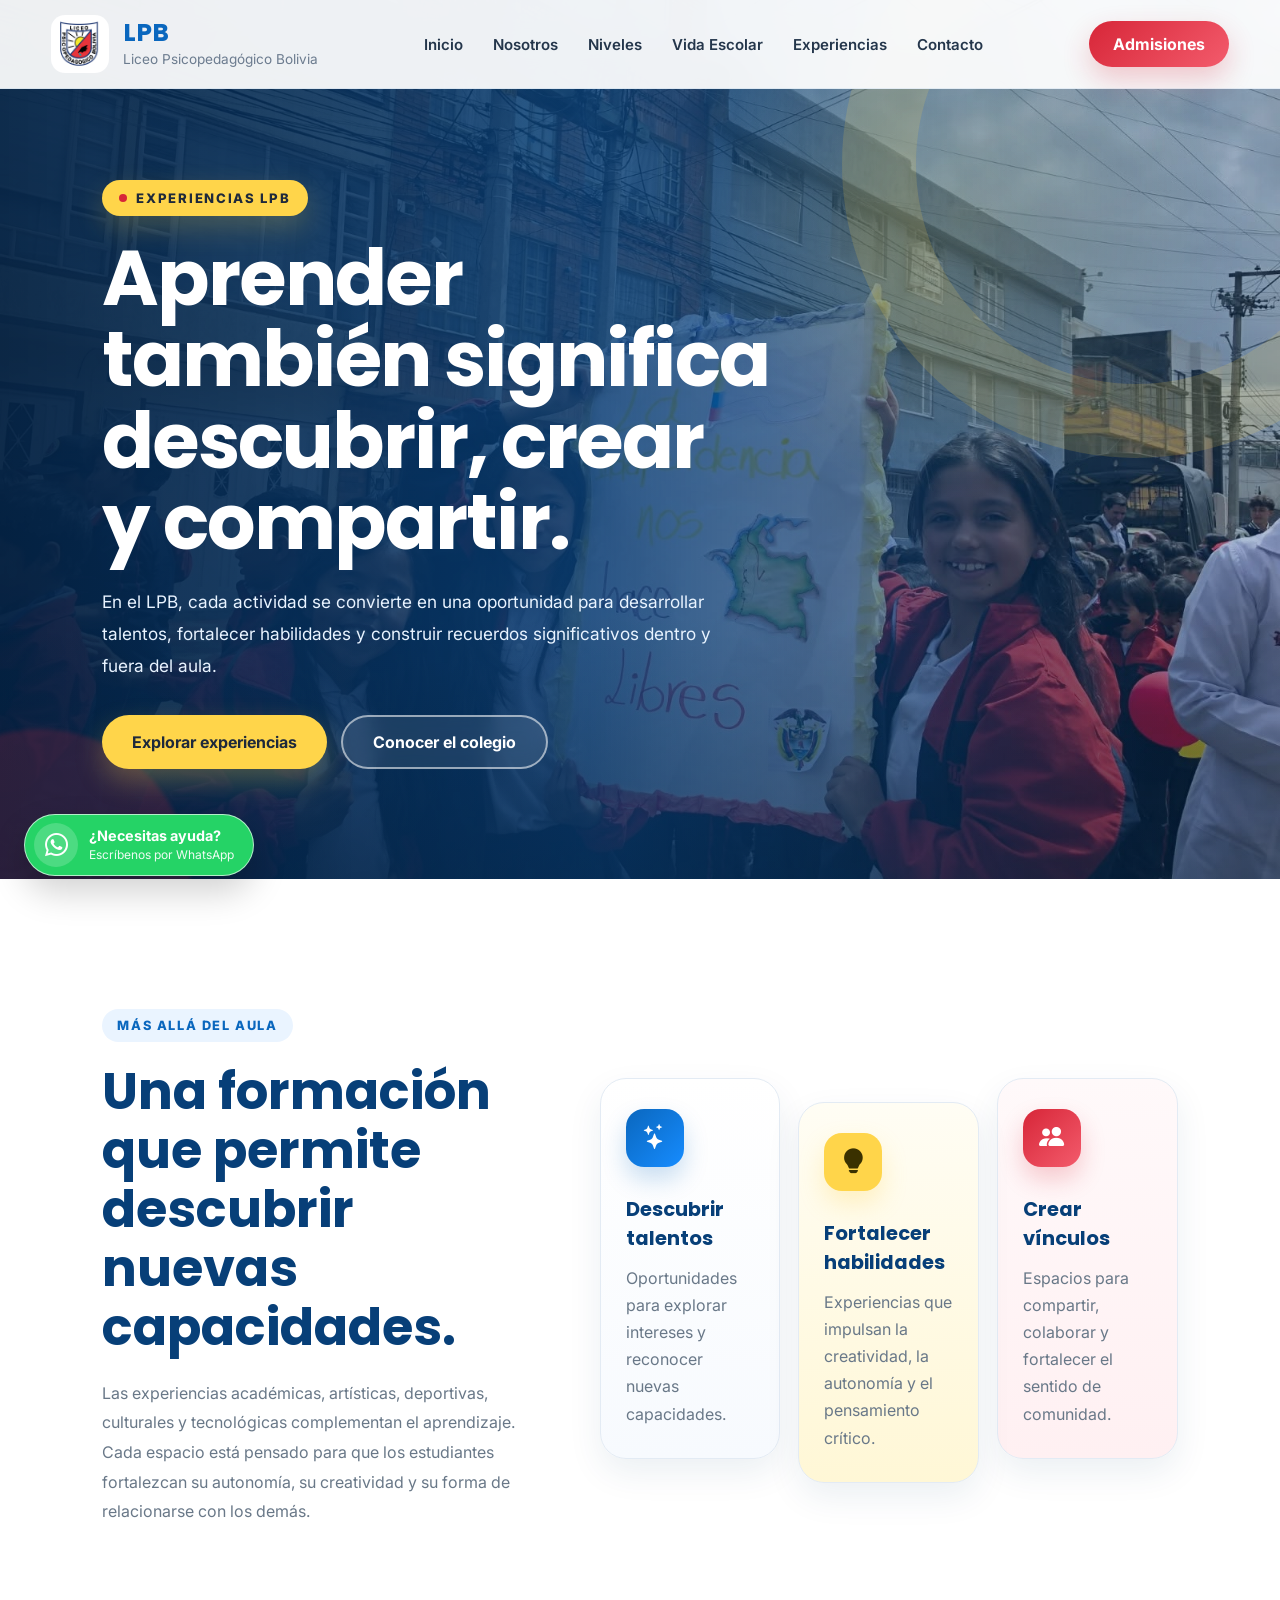
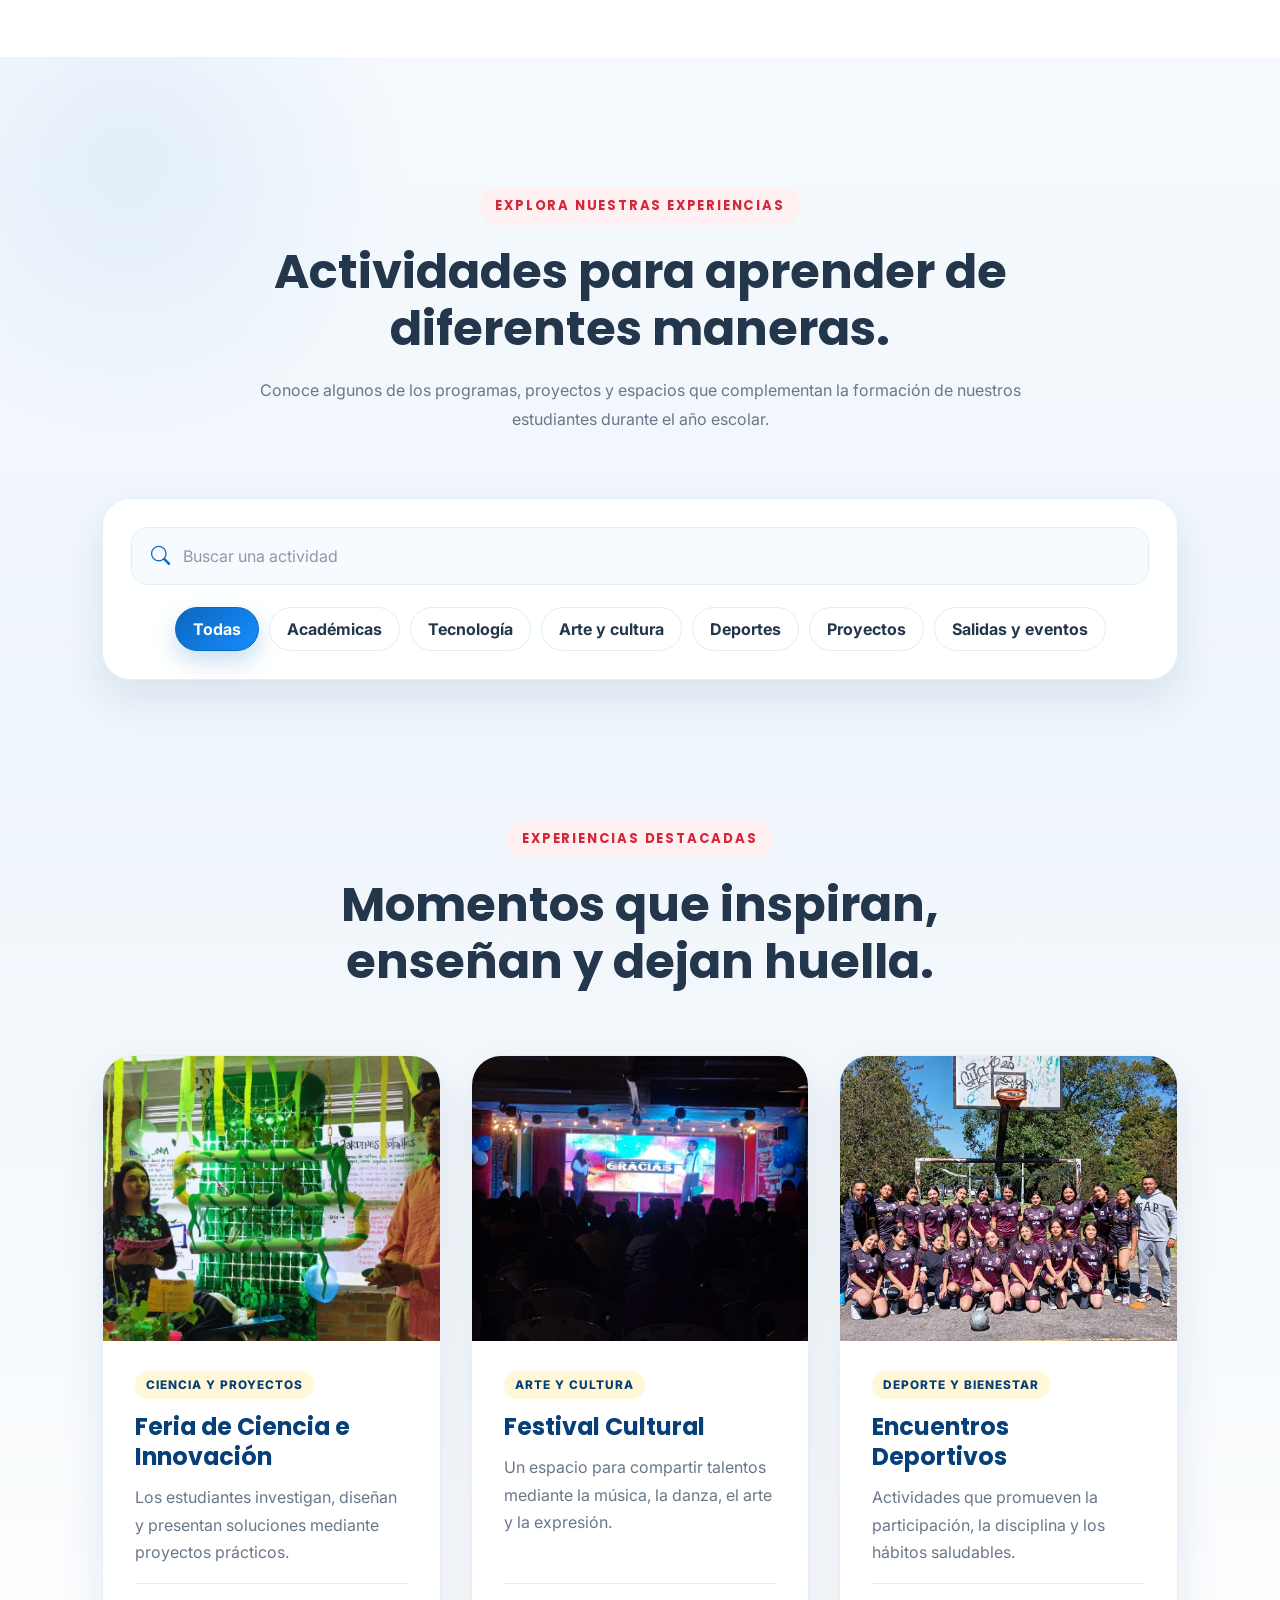
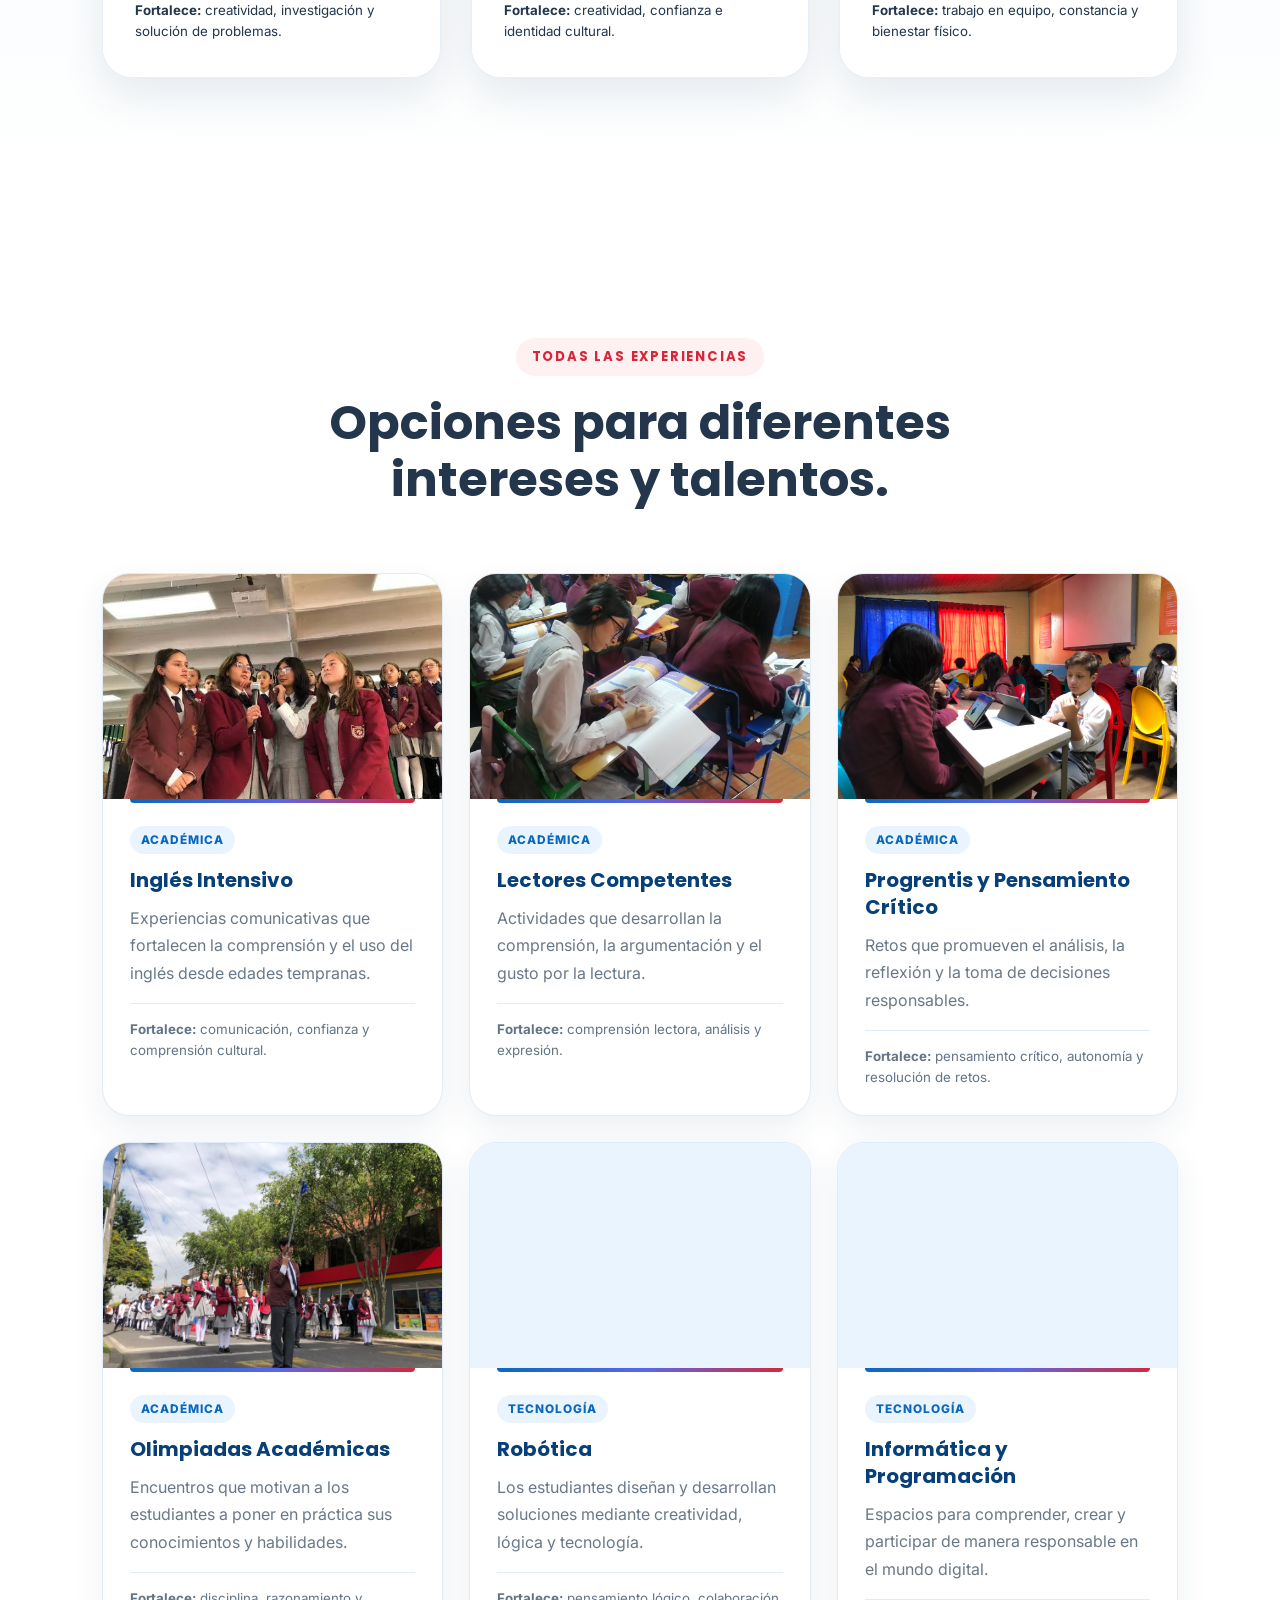
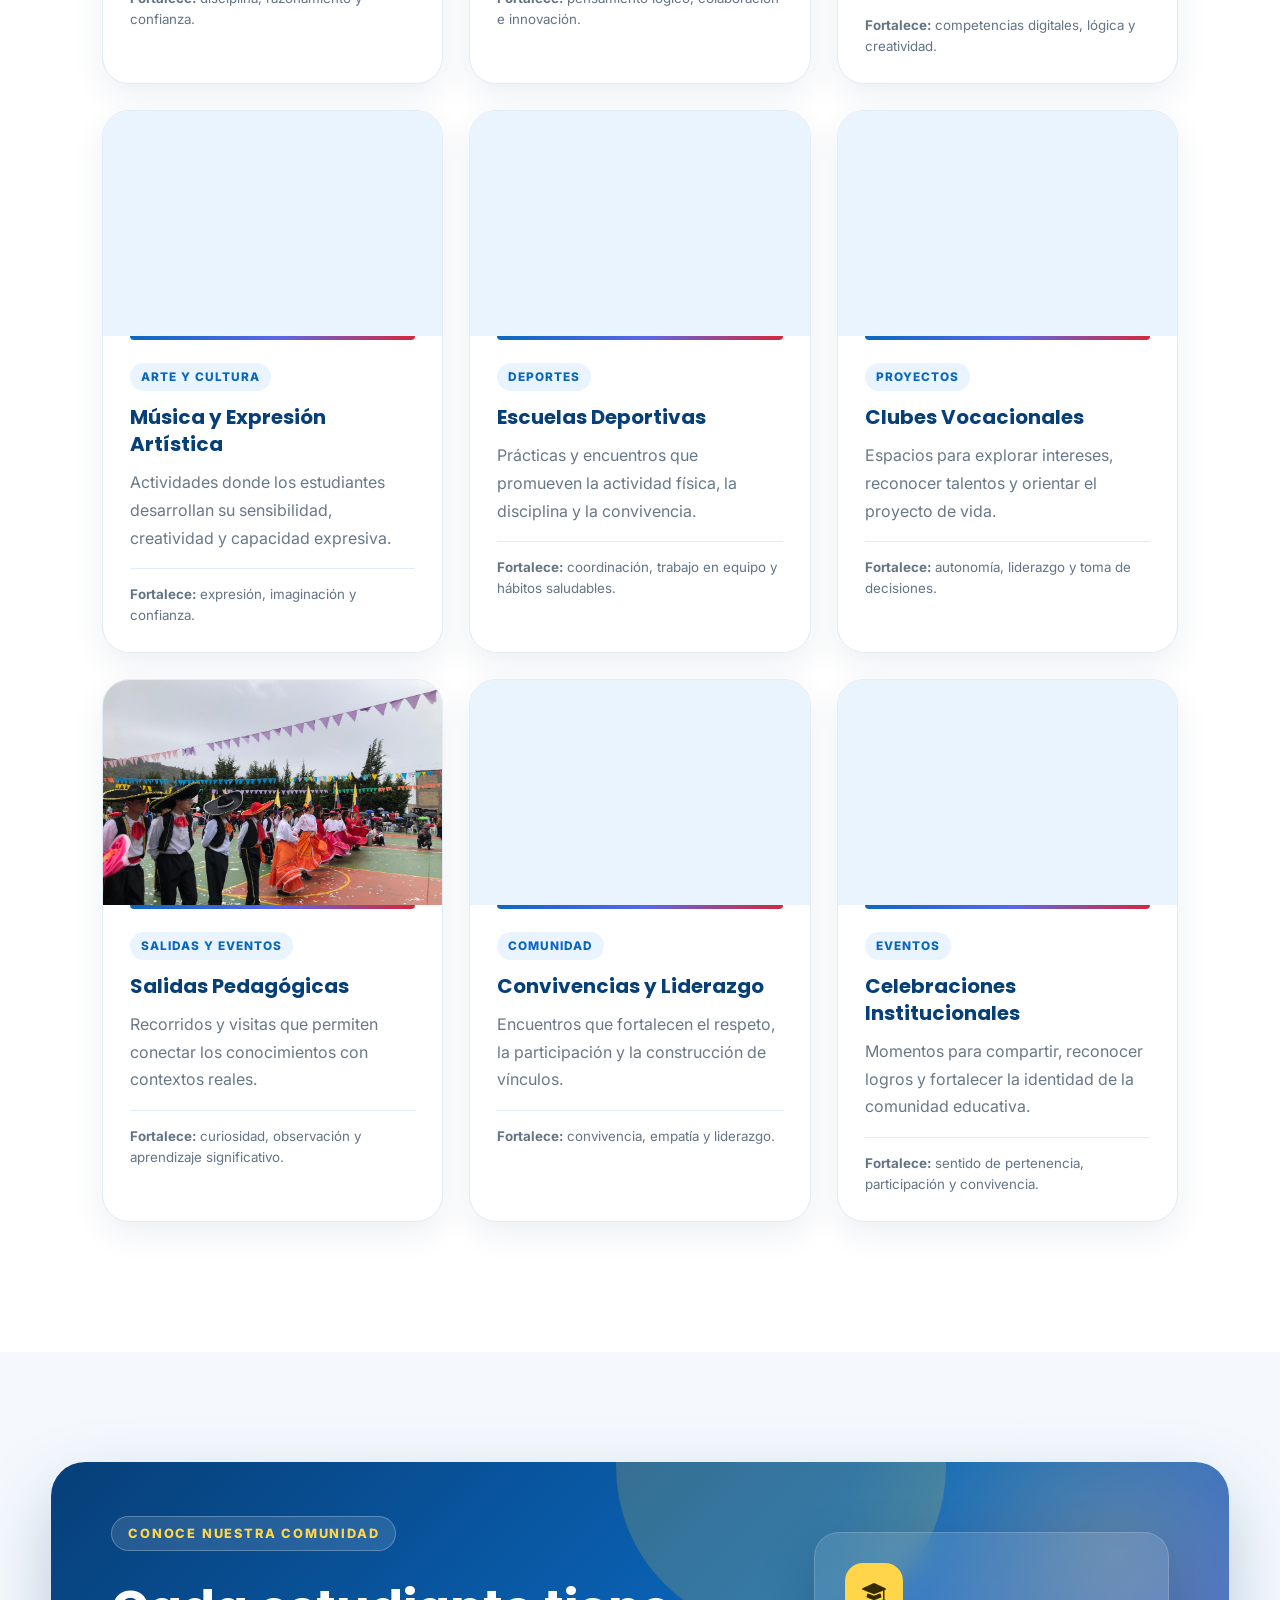
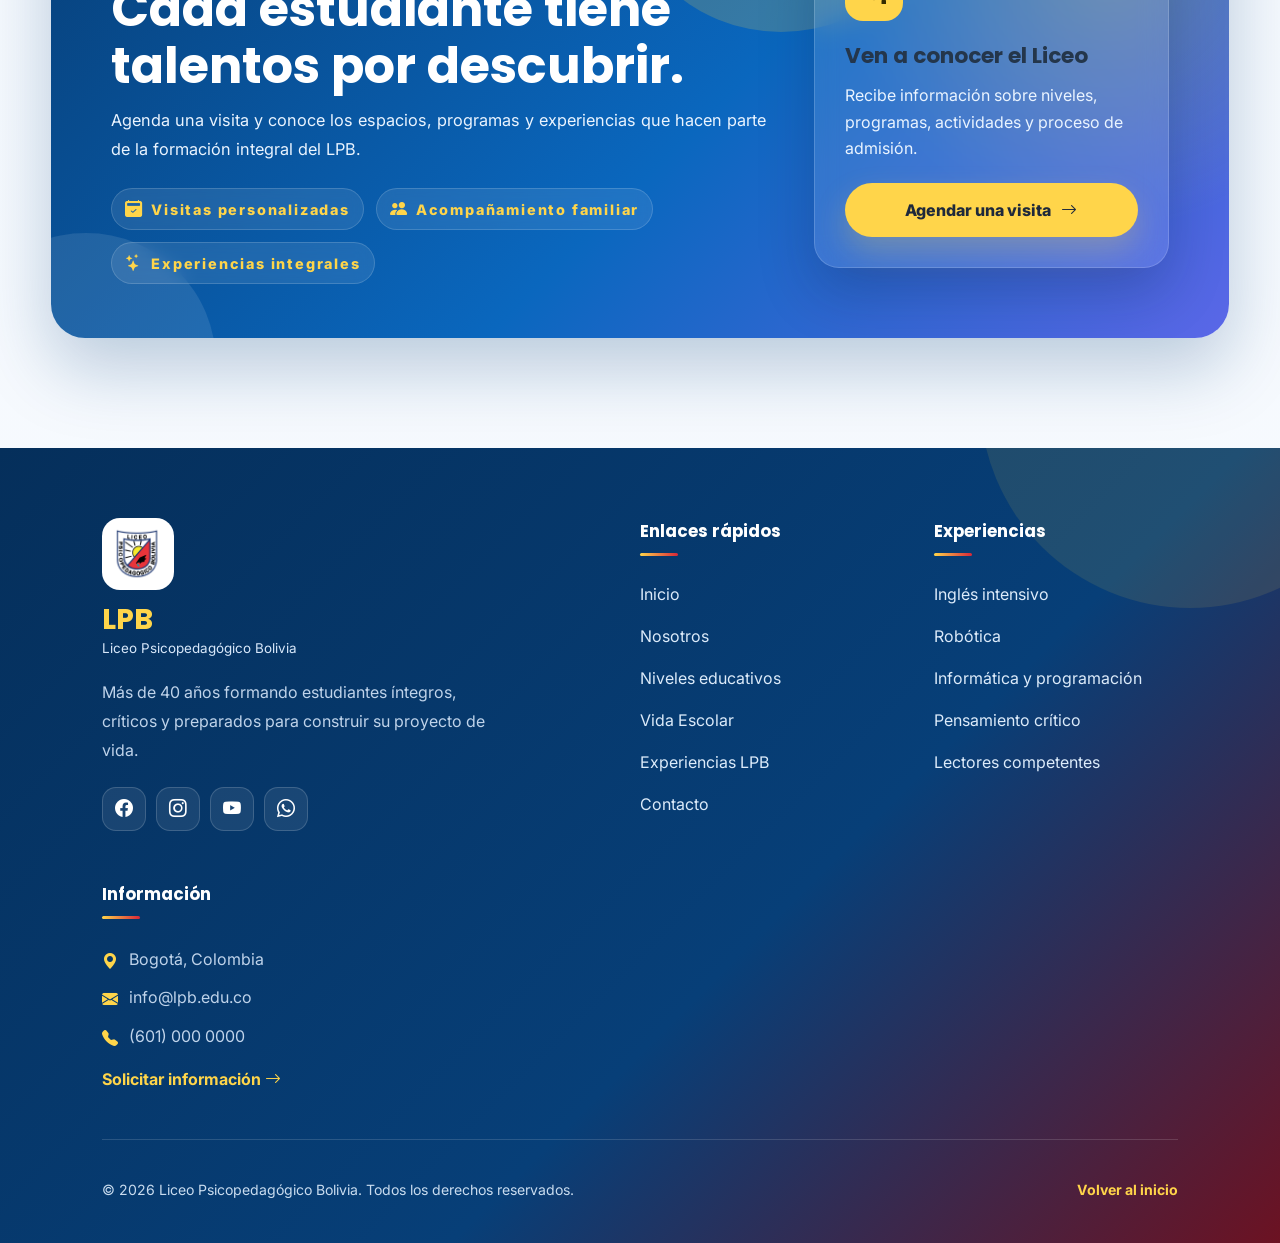
==== paginas/actividades.html @ 34f2d10c "feat: mejora la sección Vida Escolar y completa la página de Experiencias" ====
<!DOCTYPE html>
<html lang="es">

<head>
  <meta charset="UTF-8">
  <meta name="viewport" content="width=device-width, initial-scale=1.0">

  <title>Experiencias LPB | Liceo Psicopedagógico Bolivia</title>
  <meta name="description" content="Conoce las experiencias académicas, deportivas, artísticas, culturales y tecnológicas del Liceo Psicopedagógico Bolivia.">

  <link rel="preconnect" href="https://fonts.googleapis.com">
  <link rel="preconnect" href="https://fonts.gstatic.com" crossorigin>
  <link href="https://fonts.googleapis.com/css2?family=Poppins:wght@300;400;500;600;700;800&family=Inter:wght@300;400;500;600&display=swap" rel="stylesheet">

  <link rel="stylesheet" href="https://cdn.jsdelivr.net/npm/bootstrap-icons@1.11.3/font/bootstrap-icons.min.css">
  <link rel="stylesheet" href="../estilos.css">
</head>

<body>

  <header>
    <nav class="navbar">
      <a href="../index.html#inicio" class="logo">
        <img src="../img/logo.png" alt="Logo LPB">
        <div>
          <h2>LPB</h2>
          <span>Liceo Psicopedagógico Bolivia</span>
        </div>
      </a>

      <ul class="menu">
        <li><a href="../index.html#inicio">Inicio</a></li>
        <li><a href="../index.html#nosotros">Nosotros</a></li>
        <li><a href="../index.html#niveles">Niveles</a></li>
        <li><a href="../index.html#vida">Vida Escolar</a></li>
        <li><a href="actividades.html" aria-current="page">Experiencias</a></li>
        <li><a href="../index.html#contacto">Contacto</a></li>
      </ul>

      <button class="menu-toggle" type="button" aria-label="Abrir menú" aria-expanded="false">
        <i class="bi bi-list"></i>
      </button>

      <a href="../index.html#contacto" class="btn-nav">Admisiones</a>
    </nav>
  </header>

  <main>

    <!--=====================================
    HERO EXPERIENCIAS
    ======================================-->
    <section class="activities-hero">
      <div class="activities-hero-overlay"></div>

      <div class="activities-hero-content">
        <span class="section-tag">EXPERIENCIAS LPB</span>
        <h1>Aprender también significa descubrir, crear y compartir.</h1>
        <p>
          En el LPB, cada actividad se convierte en una oportunidad para desarrollar
          talentos, fortalecer habilidades y construir recuerdos significativos
          dentro y fuera del aula.
        </p>

        <div class="hero-buttons">
          <a href="#experiencias" class="btn-primary">Explorar experiencias</a>
          <a href="../index.html#nosotros" class="btn-secondary">Conocer el colegio</a>
        </div>
      </div>
    </section>

    <!--=====================================
    INTRODUCCIÓN
    ======================================-->
    <section class="activities-intro">
      <div class="activities-intro-content">
        <span class="section-tag">MÁS ALLÁ DEL AULA</span>
        <h2>Una formación que permite descubrir nuevas capacidades.</h2>
        <p>
          Las experiencias académicas, artísticas, deportivas, culturales y
          tecnológicas complementan el aprendizaje. Cada espacio está pensado para
          que los estudiantes fortalezcan su autonomía, su creatividad y su forma
          de relacionarse con los demás.
        </p>
      </div>

      <div class="activities-benefits">
        <article class="activity-benefit-card">
          <i class="bi bi-stars"></i>
          <h3>Descubrir talentos</h3>
          <p>Oportunidades para explorar intereses y reconocer nuevas capacidades.</p>
        </article>

        <article class="activity-benefit-card">
          <i class="bi bi-lightbulb-fill"></i>
          <h3>Fortalecer habilidades</h3>
          <p>Experiencias que impulsan la creatividad, la autonomía y el pensamiento crítico.</p>
        </article>

        <article class="activity-benefit-card">
          <i class="bi bi-people-fill"></i>
          <h3>Crear vínculos</h3>
          <p>Espacios para compartir, colaborar y fortalecer el sentido de comunidad.</p>
        </article>
      </div>
    </section>

    <!--=====================================
    FILTROS
    ======================================-->
    <section class="activities-directory" id="experiencias">
      <div class="section-title">
        <h4>EXPLORA NUESTRAS EXPERIENCIAS</h4>
        <h2>Actividades para aprender de diferentes maneras.</h2>
        <p>
          Conoce algunos de los programas, proyectos y espacios que complementan
          la formación de nuestros estudiantes durante el año escolar.
        </p>
      </div>

      <div class="activity-tools">
        <label class="activity-search" for="activitySearch">
          <i class="bi bi-search"></i>
          <input id="activitySearch" type="search" placeholder="Buscar una actividad" autocomplete="off">
        </label>

        <div class="activity-filters" aria-label="Filtrar actividades por categoría">
          <button type="button" class="activity-filter active" data-filter="all">Todas</button>
          <button type="button" class="activity-filter" data-filter="academica">Académicas</button>
          <button type="button" class="activity-filter" data-filter="tecnologia">Tecnología</button>
          <button type="button" class="activity-filter" data-filter="arte">Arte y cultura</button>
          <button type="button" class="activity-filter" data-filter="deportes">Deportes</button>
          <button type="button" class="activity-filter" data-filter="proyectos">Proyectos</button>
          <button type="button" class="activity-filter" data-filter="eventos">Salidas y eventos</button>
        </div>
      </div>
    </section>

    <!--=====================================
    EXPERIENCIAS DESTACADAS
    ======================================-->
    <section class="featured-activities">
      <div class="section-title">
        <h4>EXPERIENCIAS DESTACADAS</h4>
        <h2>Momentos que inspiran, enseñan y dejan huella.</h2>
      </div>

      <div class="featured-activities-grid">
        <article class="featured-activity-card activity-card" data-category="proyectos tecnologia academica">
          <img loading="lazy" decoding="async" src="../img/feria-de-ciencia.png" alt="Estudiantes participando en la feria de ciencia e innovación">
          <div class="featured-activity-content">
            <span>CIENCIA Y PROYECTOS</span>
            <h3>Feria de Ciencia e Innovación</h3>
            <p>Los estudiantes investigan, diseñan y presentan soluciones mediante proyectos prácticos.</p>
            <small><strong>Fortalece:</strong> creatividad, investigación y solución de problemas.</small>
          </div>
        </article>

        <article class="featured-activity-card activity-card" data-category="arte eventos">
          <img loading="lazy" decoding="async" src="../img/festival-cultural.jpg" alt="Estudiantes participando en el festival cultural">
          <div class="featured-activity-content">
            <span>ARTE Y CULTURA</span>
            <h3>Festival Cultural</h3>
            <p>Un espacio para compartir talentos mediante la música, la danza, el arte y la expresión.</p>
            <small><strong>Fortalece:</strong> creatividad, confianza e identidad cultural.</small>
          </div>
        </article>

        <article class="featured-activity-card activity-card" data-category="deportes eventos">
          <img loading="lazy" decoding="async" src="../img/competencias-deportivas.jpg" alt="Estudiantes participando en encuentros deportivos">
          <div class="featured-activity-content">
            <span>DEPORTE Y BIENESTAR</span>
            <h3>Encuentros Deportivos</h3>
            <p>Actividades que promueven la participación, la disciplina y los hábitos saludables.</p>
            <small><strong>Fortalece:</strong> trabajo en equipo, constancia y bienestar físico.</small>
          </div>
        </article>
      </div>
    </section>

    <!--=====================================
    TODAS LAS EXPERIENCIAS
    ======================================-->
    <section class="all-activities">
      <div class="section-title">
        <h4>TODAS LAS EXPERIENCIAS</h4>
        <h2>Opciones para diferentes intereses y talentos.</h2>
      </div>

      <div class="activities-grid" id="activitiesGrid">

        <article class="activity-card" data-category="academica">
          <img loading="lazy" decoding="async" src="../img/ingles.jpg" alt="Programa de inglés intensivo">
          <div class="activity-card-content">
            <span>ACADÉMICA</span>
            <h3>Inglés Intensivo</h3>
            <p>Experiencias comunicativas que fortalecen la comprensión y el uso del inglés desde edades tempranas.</p>
            <small><strong>Fortalece:</strong> comunicación, confianza y comprensión cultural.</small>
          </div>
        </article>

        <article class="activity-card" data-category="academica">
          <img loading="lazy" decoding="async" src="../img/lectores-competentes.jpg" alt="Programa de lectores competentes">
          <div class="activity-card-content">
            <span>ACADÉMICA</span>
            <h3>Lectores Competentes</h3>
            <p>Actividades que desarrollan la comprensión, la argumentación y el gusto por la lectura.</p>
            <small><strong>Fortalece:</strong> comprensión lectora, análisis y expresión.</small>
          </div>
        </article>

        <article class="activity-card" data-category="academica proyectos">
          <img loading="lazy" decoding="async" src="../img/progrentis.jpg" alt="Estudiante desarrollando pensamiento crítico">
          <div class="activity-card-content">
            <span>ACADÉMICA</span>
            <h3>Progrentis y Pensamiento Crítico</h3>
            <p>Retos que promueven el análisis, la reflexión y la toma de decisiones responsables.</p>
            <small><strong>Fortalece:</strong> pensamiento crítico, autonomía y resolución de retos.</small>
          </div>
        </article>

        <article class="activity-card" data-category="academica eventos">
          <img loading="lazy" decoding="async" src="../img/vida-escolar.jpg" alt="Estudiantes en una competencia académica">
          <div class="activity-card-content">
            <span>ACADÉMICA</span>
            <h3>Olimpiadas Académicas</h3>
            <p>Encuentros que motivan a los estudiantes a poner en práctica sus conocimientos y habilidades.</p>
            <small><strong>Fortalece:</strong> disciplina, razonamiento y confianza.</small>
          </div>
        </article>

        <article class="activity-card" data-category="tecnologia proyectos">
          <img loading="lazy" decoding="async" src="../img/robotica.jpg" alt="Estudiantes trabajando en robótica">
          <div class="activity-card-content">
            <span>TECNOLOGÍA</span>
            <h3>Robótica</h3>
            <p>Los estudiantes diseñan y desarrollan soluciones mediante creatividad, lógica y tecnología.</p>
            <small><strong>Fortalece:</strong> pensamiento lógico, colaboración e innovación.</small>
          </div>
        </article>

        <article class="activity-card" data-category="tecnologia academica">
          <img loading="lazy" decoding="async" src="../img/informatica.jpg" alt="Clase de informática y programación">
          <div class="activity-card-content">
            <span>TECNOLOGÍA</span>
            <h3>Informática y Programación</h3>
            <p>Espacios para comprender, crear y participar de manera responsable en el mundo digital.</p>
            <small><strong>Fortalece:</strong> competencias digitales, lógica y creatividad.</small>
          </div>
        </article>

        <article class="activity-card" data-category="arte eventos">
          <img loading="lazy" decoding="async" src="../img/eventos.jpg" alt="Actividades artísticas y culturales">
          <div class="activity-card-content">
            <span>ARTE Y CULTURA</span>
            <h3>Música y Expresión Artística</h3>
            <p>Actividades donde los estudiantes desarrollan su sensibilidad, creatividad y capacidad expresiva.</p>
            <small><strong>Fortalece:</strong> expresión, imaginación y confianza.</small>
          </div>
        </article>

        <article class="activity-card" data-category="deportes">
          <img loading="lazy" decoding="async" src="../img/deportes.jpg" alt="Actividades deportivas del colegio">
          <div class="activity-card-content">
            <span>DEPORTES</span>
            <h3>Escuelas Deportivas</h3>
            <p>Prácticas y encuentros que promueven la actividad física, la disciplina y la convivencia.</p>
            <small><strong>Fortalece:</strong> coordinación, trabajo en equipo y hábitos saludables.</small>
          </div>
        </article>

        <article class="activity-card" data-category="proyectos academica">
          <img loading="lazy" decoding="async" src="../img/clubes-vocacionales.jpg" alt="Estudiantes participando en clubes vocacionales">
          <div class="activity-card-content">
            <span>PROYECTOS</span>
            <h3>Clubes Vocacionales</h3>
            <p>Espacios para explorar intereses, reconocer talentos y orientar el proyecto de vida.</p>
            <small><strong>Fortalece:</strong> autonomía, liderazgo y toma de decisiones.</small>
          </div>
        </article>

        <article class="activity-card" data-category="eventos proyectos">
          <img loading="lazy" decoding="async" src="../img/experiencias-inolvidables.jpg" alt="Experiencias significativas de aprendizaje">
          <div class="activity-card-content">
            <span>SALIDAS Y EVENTOS</span>
            <h3>Salidas Pedagógicas</h3>
            <p>Recorridos y visitas que permiten conectar los conocimientos con contextos reales.</p>
            <small><strong>Fortalece:</strong> curiosidad, observación y aprendizaje significativo.</small>
          </div>
        </article>

        <article class="activity-card" data-category="eventos proyectos">
          <img loading="lazy" decoding="async" src="../img/campus.jpg" alt="Comunidad educativa compartiendo en el campus">
          <div class="activity-card-content">
            <span>COMUNIDAD</span>
            <h3>Convivencias y Liderazgo</h3>
            <p>Encuentros que fortalecen el respeto, la participación y la construcción de vínculos.</p>
            <small><strong>Fortalece:</strong> convivencia, empatía y liderazgo.</small>
          </div>
        </article>

        <article class="activity-card" data-category="eventos arte">
          <img loading="lazy" decoding="async" src="../img/innovacion.png" alt="Evento institucional del LPB">
          <div class="activity-card-content">
            <span>EVENTOS</span>
            <h3>Celebraciones Institucionales</h3>
            <p>Momentos para compartir, reconocer logros y fortalecer la identidad de la comunidad educativa.</p>
            <small><strong>Fortalece:</strong> sentido de pertenencia, participación y convivencia.</small>
          </div>
        </article>

      </div>

      <p class="activity-empty-message" id="activityEmptyMessage" hidden>
        No encontramos actividades con ese nombre o categoría.
      </p>
    </section>

    <!--=====================================
    CTA
    ======================================-->
    <section class="admissions-cta" aria-label="Conoce el LPB">
      <div class="admissions-content">
        <span class="admissions-tag">CONOCE NUESTRA COMUNIDAD</span>
        <h2>Cada estudiante tiene talentos por descubrir.</h2>
        <p>
          Agenda una visita y conoce los espacios, programas y experiencias que
          hacen parte de la formación integral del LPB.
        </p>

        <div class="admissions-benefits">
          <div><i class="bi bi-calendar2-check-fill"></i><span>Visitas personalizadas</span></div>
          <div><i class="bi bi-people-fill"></i><span>Acompañamiento familiar</span></div>
          <div><i class="bi bi-stars"></i><span>Experiencias integrales</span></div>
        </div>
      </div>

      <div class="admissions-panel">
        <div class="admissions-panel-icon"><i class="bi bi-mortarboard-fill"></i></div>
        <h3>Ven a conocer el Liceo</h3>
        <p>Recibe información sobre niveles, programas, actividades y proceso de admisión.</p>
        <a href="../index.html#contacto" class="cta-button">
          Agendar una visita <i class="bi bi-arrow-right"></i>
        </a>
      </div>
    </section>

  </main>

  <a class="whatsapp-float" href="https://wa.me/573000000000?text=Hola%2C%20quiero%20informaci%C3%B3n%20sobre%20las%20experiencias%20del%20LPB" target="_blank" rel="noopener" aria-label="Contactar por WhatsApp">
    <span class="whatsapp-icon"><i class="bi bi-whatsapp"></i></span>
    <span class="whatsapp-text">
      <strong>¿Necesitas ayuda?</strong>
      <small>Escríbenos por WhatsApp</small>
    </span>
  </a>

  <button class="back-to-top" type="button" aria-label="Volver arriba" title="Volver arriba">
    <i class="bi bi-arrow-up"></i>
  </button>

  <footer>
    <div class="footer-content">
      <div class="footer-brand">
        <a href="../index.html#inicio" class="footer-logo" aria-label="Ir al inicio">
          <img loading="lazy" decoding="async" src="../img/logo.png" alt="Logo del Liceo Psicopedagógico Bolivia">
          <div>
            <h2>LPB</h2>
            <span>Liceo Psicopedagógico Bolivia</span>
          </div>
        </a>

        <p>
          Más de 40 años formando estudiantes íntegros, críticos y preparados
          para construir su proyecto de vida.
        </p>

        <div class="footer-socials" aria-label="Redes sociales">
          <a class="facebook" href="#" aria-label="Facebook"><i class="bi bi-facebook"></i></a>
          <a class="instagram" href="#" aria-label="Instagram"><i class="bi bi-instagram"></i></a>
          <a class="youtube" href="#" aria-label="YouTube"><i class="bi bi-youtube"></i></a>
          <a class="whatsapp" href="https://wa.me/573000000000" target="_blank" rel="noopener" aria-label="WhatsApp"><i class="bi bi-whatsapp"></i></a>
        </div>
      </div>

      <div class="footer-column">
        <h3>Enlaces rápidos</h3>
        <a href="../index.html#inicio">Inicio</a>
        <a href="../index.html#nosotros">Nosotros</a>
        <a href="../index.html#niveles">Niveles educativos</a>
        <a href="../index.html#vida">Vida Escolar</a>
        <a href="actividades.html">Experiencias LPB</a>
        <a href="../index.html#contacto">Contacto</a>
      </div>

      <div class="footer-column">
        <h3>Experiencias</h3>
        <a href="#experiencias">Inglés intensivo</a>
        <a href="#experiencias">Robótica</a>
        <a href="#experiencias">Informática y programación</a>
        <a href="#experiencias">Pensamiento crítico</a>
        <a href="#experiencias">Lectores competentes</a>
      </div>

      <div class="footer-column footer-contact">
        <h3>Información</h3>
        <p><i class="bi bi-geo-alt-fill"></i><span>Bogotá, Colombia</span></p>
        <p><i class="bi bi-envelope-fill"></i><span>info@lpb.edu.co</span></p>
        <p><i class="bi bi-telephone-fill"></i><span>(601) 000 0000</span></p>
        <a href="../index.html#contacto" class="footer-contact-link">Solicitar información <i class="bi bi-arrow-right"></i></a>
      </div>
    </div>

    <div class="footer-copy">
      <span>© 2026 Liceo Psicopedagógico Bolivia. Todos los derechos reservados.</span>
      <a href="#">Volver al inicio</a>
    </div>
  </footer>

  <script src="../script.js"></script>
  <script>
    const filterButtons = document.querySelectorAll('.activity-filter');
    const activityCards = document.querySelectorAll('.activity-card');
    const activitySearch = document.getElementById('activitySearch');
    const emptyMessage = document.getElementById('activityEmptyMessage');

    let activeFilter = 'all';

    function filterActivities() {
      const searchTerm = activitySearch.value.trim().toLowerCase();
      let visibleCards = 0;

      activityCards.forEach((card) => {
        const categories = card.dataset.category || '';
        const cardText = card.textContent.toLowerCase();
        const matchesCategory = activeFilter === 'all' || categories.includes(activeFilter);
        const matchesSearch = !searchTerm || cardText.includes(searchTerm);
        const shouldShow = matchesCategory && matchesSearch;

        card.hidden = !shouldShow;
        if (shouldShow) visibleCards += 1;
      });

      emptyMessage.hidden = visibleCards !== 0;
    }

    filterButtons.forEach((button) => {
      button.addEventListener('click', () => {
        filterButtons.forEach((item) => item.classList.remove('active'));
        button.classList.add('active');
        activeFilter = button.dataset.filter;
        filterActivities();
      });
    });

    activitySearch.addEventListener('input', filterActivities);
  </script>
</body>

</html>
---- estilos.css ----
/*==================================================
RESET Y VARIABLES
==================================================*/

*{
    margin:0;
    padding:0;
    box-sizing:border-box;
}

html{
    scroll-behavior:smooth;
    scroll-padding-top:96px;
}

:root{
    --primary:#233773;
    --primary-dark:#172650;
    --primary-soft:#EEF1FA;

    --secondary:#FFED00;
    --secondary-soft:#FFFBD1;

    --red:#E11B14;
    --red-dark:#A91511;
    --red-soft:#FFF0EF;

    --green:#2EAE5E;
    --green-soft:#EAF8EF;

    --cyan:#0AFFF3;
    --cyan-soft:#DFFFFD;

    --white:#FFFFFF;
    --surface:#F7F9FD;
    --surface-2:#EEF2F8;

    --text:#243047;
    --muted:#697386;
    --border:#DFE5EF;

    --gradient:linear-gradient(
        135deg,
        #233773 0%,
        #3156A3 100%
    );

    --gradient-red:linear-gradient(
        135deg,
        #E11B14 0%,
        #F04C46 100%
    );

    --gradient-mixed:linear-gradient(
        135deg,
        #233773 0%,
        #3156A3 52%,
        #E11B14 100%
    );

    --shadow:0 16px 40px rgba(35,55,115,.10);
    --shadow-hover:0 24px 60px rgba(35,55,115,.18);

    --radius:26px;
    --transition:.35s ease;
}

body{
    font-family:'Inter',sans-serif;
    background:linear-gradient(180deg,#F8FBFF 0%,#EFF5FB 50%,#F8FBFF 100%);
    color:var(--text);
    overflow-x:hidden;
}

body::before{
    content:"";
    position:fixed;
    inset:0;
    pointer-events:none;
    z-index:-1;
    background:
        radial-gradient(circle at 10% 20%,rgba(10,103,190,.08),transparent 24%),
        radial-gradient(circle at 90% 15%,rgba(215,38,56,.07),transparent 22%),
        radial-gradient(circle at 80% 80%,rgba(255,213,74,.10),transparent 20%);
}

section{
    position:relative;
}

img{
    display:block;
    max-width:100%;
}

h1,h2,h3,h4,h5{
    font-family:'Poppins',sans-serif;
}

a,
button,
input,
textarea{
    font:inherit;
}

.section-title{
    width:min(780px,92%);
    margin:0 auto 64px;
    text-align:center;
}

.section-title h4{
    display:inline-block;
    color:var(--red);
    background:var(--red-soft);
    padding:9px 16px;
    border-radius:999px;
    letter-spacing:1.8px;
    font-size:.82rem;
    margin-bottom:18px;
}

.section-title h2{
    font-size:clamp(2rem,4vw,3rem);
    line-height:1.2;
    margin-bottom:18px;
}

.section-title p{
    color:var(--muted);
    line-height:1.8;
}

/*==================================================
NAVBAR
==================================================*/

header{
    position:fixed;
    top:0;
    left:0;
    width:100%;
    z-index:999;
    background:rgba(255,255,255,.93);
    border-bottom:1px solid rgba(10,103,190,.08);
    backdrop-filter:blur(16px);
    transition:var(--transition);
}

.navbar{
    width:min(1280px,92%);
    min-height:88px;
    margin:auto;
    display:flex;
    align-items:center;
    justify-content:space-between;
    gap:28px;
}

.logo{
    display:flex;
    align-items:center;
    gap:14px;
    text-decoration:none;
    color:var(--text);
}

.logo img{
    width:58px;
    height:58px;
    object-fit:contain;
    border-radius:14px;
    background:var(--white);
}

.logo h2{
    color:var(--primary);
    font-size:1.55rem;
    line-height:1;
}

.logo span{
    display:block;
    margin-top:5px;
    color:#6C7C8F;
    font-size:.85rem;
}

.menu{
    display:flex;
    align-items:center;
    gap:30px;
    list-style:none;
}

.menu a{
    position:relative;
    color:var(--text);
    text-decoration:none;
    font-weight:600;
    font-size:.94rem;
    transition:var(--transition);
}

.menu a::after{
    content:"";
    position:absolute;
    left:0;
    bottom:-9px;
    width:0;
    height:3px;
    border-radius:10px;
    background:linear-gradient(90deg,var(--secondary),var(--red));
    transition:var(--transition);
}

.menu a:hover{
    color:var(--primary);
}

.menu a:hover::after{
    width:100%;
}

.btn-nav{
    background:var(--gradient-red);
    color:var(--white);
    text-decoration:none;
    padding:13px 24px;
    border-radius:999px;
    font-weight:700;
    box-shadow:0 12px 28px rgba(215,38,56,.24);
    transition:var(--transition);
}

.btn-nav:hover{
    transform:translateY(-3px);
    box-shadow:0 18px 34px rgba(215,38,56,.32);
}

/*==================================================
BOTONES
==================================================*/

.btn-primary,
.btn-secondary{
    display:inline-flex;
    align-items:center;
    justify-content:center;
    min-height:54px;
    padding:15px 30px;
    border-radius:999px;
    text-decoration:none;
    font-weight:700;
    transition:var(--transition);
}

.btn-primary{
    background:var(--secondary);
    color:#1E293B;
    box-shadow:0 12px 28px rgba(255,213,74,.28);
}

.btn-primary:hover{
    transform:translateY(-4px);
    background:#FFE16D;
}

.btn-secondary{
    border:2px solid rgba(255,255,255,.95);
    color:var(--white);
    background:rgba(255,255,255,.05);
}

.btn-secondary:hover{
    background:var(--white);
    color:var(--primary);
    transform:translateY(-4px);
}

.btn-secondary.dark{
    color:var(--red);
    border-color:var(--red);
    background:var(--white);
}

.btn-secondary.dark:hover{
    background:var(--red);
    color:var(--white);
}

/*==================================================
HERO
==================================================*/

.hero{
    min-height:calc(100vh - 0px);
    padding:150px 8% 160px;
    display:flex;
    align-items:center;
    background:
        linear-gradient(90deg,rgba(4,36,73,.94) 0%,rgba(4,36,73,.78) 50%,rgba(90,17,34,.52) 100%),
        url("img/hero.jpg") center/cover no-repeat;
    overflow:hidden;
}

.hero::before{
    content:"";
    position:absolute;
    width:420px;
    height:420px;
    border-radius:50%;
    right:-130px;
    top:120px;
    background:rgba(255,213,74,.16);
    filter:blur(2px);
}

.hero::after{
    content:"";
    position:absolute;
    width:280px;
    height:280px;
    border-radius:50%;
    right:18%;
    bottom:-110px;
    background:rgba(215,38,56,.18);
}

.overlay{
    position:absolute;
    inset:0;
    background:
        linear-gradient(180deg,rgba(4,36,73,.10),rgba(4,36,73,.28)),
        radial-gradient(circle at 70% 45%,rgba(255,255,255,.05),transparent 40%);
}

.hero-content{
    position:relative;
    z-index:5;
    width:min(690px,100%);
    color:var(--white);
}

.hero-badge{
    display:inline-flex;
    align-items:center;
    gap:11px;
    padding:11px 19px;
    margin-bottom:26px;
    border-radius:999px;
    color:var(--white);
    background:rgba(255,255,255,.13);
    border:1px solid rgba(255,255,255,.2);
    backdrop-filter:blur(12px);
}

.badge-dot{
    width:10px;
    height:10px;
    border-radius:50%;
    background:var(--green);
    box-shadow:0 0 0 7px rgba(46,174,94,.15);
    animation:pulse 1.7s infinite;
}

.hero h1{
    font-size:clamp(3rem,6vw,5.35rem);
    line-height:1.03;
    margin-bottom:25px;
    text-wrap:balance;
}

.hero-content > p{
    max-width:650px;
    color:#EAF3FD;
    font-size:1.08rem;
    line-height:1.85;
    margin-bottom:34px;
}

.hero-buttons{
    display:flex;
    flex-wrap:wrap;
    gap:16px;
}

.hero-highlights{
    display:flex;
    flex-wrap:wrap;
    gap:13px;
    margin-top:35px;
    max-width:720px;
}

.hero-highlights div{
    display:flex;
    align-items:center;
    gap:9px;
    padding:11px 15px;
    border-radius:999px;
    color:var(--white);
    background:rgba(255,255,255,.10);
    border:1px solid rgba(255,255,255,.16);
    backdrop-filter:blur(10px);
    transition:var(--transition);
}

.hero-highlights div:nth-child(2){
    border-color:rgba(255,213,74,.45);
}

.hero-highlights div:nth-child(3){
    border-color:rgba(215,38,56,.45);
}

.hero-highlights div:hover{
    background:var(--white);
    color:var(--primary-dark);
    transform:translateY(-4px);
}

.hero-highlights i{
    color:var(--secondary);
    font-size:1.15rem;
}

.hero-highlights div:nth-child(3) i{
    color:#FF6B7A;
}

.hero-card{
    position:absolute;
    z-index:6;
    right:6%;
    top:52%;
    transform:translateY(-50%);
    width:min(340px,28vw);
    padding:28px;
    border-radius:28px;
    background:rgba(255,255,255,.96);
    border:1px solid rgba(255,255,255,.5);
    box-shadow:0 28px 70px rgba(2,23,48,.30);
    animation:float 5s ease-in-out infinite;

    overflow:hidden;
}

.hero-card::before{
    content:"";
    position:absolute;
    top:0;
    left:0;
    width:100%;
    height:4px;
    background:linear-gradient(
        90deg,
        var(--primary),
        var(--secondary),
        var(--red)
    );
}

.hero-card-top{
    display:flex;
    align-items:center;
    gap:11px;
    margin-bottom:18px;
    color:var(--red);
    font-weight:700;
}

.hero-card-top i{
    font-size:1.5rem;
}

.hero-card h2{
    color:var(--text);
    font-size:1.65rem;
    line-height:1.25;
    margin-bottom:13px;
}

.hero-card > p{
    color:var(--muted);
    line-height:1.65;
    margin-bottom:22px;
}

.hero-card-stats{
    display:grid;
    grid-template-columns:repeat(3,1fr);
    gap:8px;
    text-align:center;
}

.hero-card-stats div{
    padding:12px 6px;
    border-radius:16px;
    background:var(--surface);
}

.hero-card-stats div:nth-child(2){
    background:var(--secondary-soft);
}

.hero-card-stats div:nth-child(3){
    background:var(--red-soft);
}

.hero-card-stats h3{
    color:var(--primary);
    font-size:1.4rem;
}

.hero-card-stats div:nth-child(3) h3{
    color:var(--red);
}

.hero-card-stats p{
    margin-top:4px;
    color:var(--muted);
    font-size:.78rem;
}

.scroll-indicator{
    position:absolute;
    z-index:8;
    left:50%;
    bottom:24px;
    transform:translateX(-50%);
    display:flex;
    flex-direction:column;
    align-items:center;
    gap:6px;
    color:var(--white);
    font-size:.85rem;
    animation:bounce 2s infinite;
}

/*==================================================
ESTADÍSTICAS
==================================================*/

.hero-info{
    width:min(1240px,92%);
    margin:-78px auto 0;
    position:relative;
    z-index:20;
    display:grid;
    grid-template-columns:repeat(4,1fr);
    gap:22px;
}

.info-card{
    position:relative;
    overflow:hidden;
    min-height:260px;
    padding:34px 25px;
    text-align:center;
    border-radius:var(--radius);
    background:var(--white);
    box-shadow:var(--shadow);
    transition:var(--transition);
}

.info-card::before{
    content:"";
    position:absolute;
    top:0;
    left:0;
    width:100%;
    height:6px;
    background:var(--gradient);
}

.info-card:nth-child(2)::before{
    background:linear-gradient(90deg,var(--secondary),#FF9F1C);
}

.info-card:nth-child(3)::before{
    background:linear-gradient(90deg,var(--red),#F35B6C);
}

.info-card:nth-child(4)::before{
    background:linear-gradient(90deg,var(--green),#65D68A);
}

.info-card:hover{
    transform:translateY(-10px);
    box-shadow:var(--shadow-hover);
}

.info-card i{
    width:70px;
    height:70px;
    margin:0 auto 18px;
    display:flex;
    align-items:center;
    justify-content:center;
    border-radius:22px;
    font-size:2rem;
    color:var(--white);
    background:var(--gradient);
}

.info-card:nth-child(2) i{
    color:#2E2E2E;
    background:linear-gradient(135deg,var(--secondary),#FFB833);
}

.info-card:nth-child(3) i{
    background:var(--gradient-red);
}

.info-card:nth-child(4) i{
    background:linear-gradient(135deg,var(--green),#62D388);
}

.info-card h2{
    color:var(--primary);
    font-size:2rem;
    margin-bottom:5px;
}

.info-card:nth-child(3) h2{
    color:var(--red);
}

.info-card h3{
    margin-bottom:12px;
    font-size:1rem;
}

.info-card p{
    color:var(--muted);
    line-height:1.65;
    font-size:.92rem;
}

/*==================================================
ABOUT
==================================================*/

.about{
    padding:140px 8%;
    background:
        radial-gradient(circle at 15% 20%,rgba(255,213,74,.12),transparent 20%),
        var(--white);
}

.about-container{
    max-width:1250px;
    margin:auto;
    display:grid;
    grid-template-columns:1fr 1fr;
    gap:78px;
    align-items:center;
}

.about-image{
    position:relative;
}

.about-image::before{
    content:"";
    position:absolute;
    left:-20px;
    top:-20px;
    width:130px;
    height:130px;
    border-radius:32px;
    background:var(--secondary);
    opacity:.35;
}

.about-image img{
    position:relative;
    z-index:2;
    width:100%;
    min-height:520px;
    object-fit:cover;
    border-radius:32px;
    box-shadow:var(--shadow-hover);
}

.experience-card{
    position:absolute;
    z-index:3;
    right:-18px;
    bottom:28px;
    padding:24px 26px;
    border-radius:22px;
    color:var(--white);
    background:var(--gradient-red);
    box-shadow:0 20px 45px rgba(215,38,56,.28);
}

.experience-card h2{
    font-size:2.5rem;
}

.about-content h5{
    display:inline-block;
    color:var(--red);
    background:var(--red-soft);
    padding:9px 15px;
    border-radius:999px;
    letter-spacing:1.7px;
    margin-bottom:18px;
}

.about-content h2{
    font-size:clamp(2.1rem,4vw,3rem);
    line-height:1.2;
    margin-bottom:22px;
}

.about-content > p{
    color:var(--muted);
    line-height:1.85;
    margin-bottom:30px;
}

.about-grid{
    display:grid;
    grid-template-columns:repeat(2,1fr);
    gap:15px;
    margin-bottom:32px;
}

.about-grid div{
    display:flex;
    align-items:center;
    gap:11px;
    min-height:74px;
    padding:15px;
    border-radius:17px;
    background:var(--surface);
    border:1px solid var(--border);
    transition:var(--transition);
}

.about-grid div:nth-child(2n){
    background:var(--secondary-soft);
}

.about-grid div:nth-child(3n){
    background:var(--red-soft);
}

.about-grid div:hover{
    transform:translateX(6px);
    box-shadow:var(--shadow);
}

.about-grid i{
    color:var(--green);
    font-size:1.2rem;
}

.about-buttons{
    display:flex;
    flex-wrap:wrap;
    gap:15px;
}

/*==================================================
FEATURES
==================================================*/

.features{
    padding:135px 8%;
    background:linear-gradient(180deg,#F7FAFE 0%,#EEF5FB 100%);
}

.features-grid{
    max-width:1260px;
    margin:auto;
    display:grid;
    grid-template-columns:repeat(2,1fr);
    gap:28px;
}

.feature-card{
    position:relative;
    overflow:hidden;
    border-radius:30px;
    background:var(--white);
    box-shadow:var(--shadow);
    transition:var(--transition);
}

.feature-card:hover{
    transform:translateY(-10px);
    box-shadow:var(--shadow-hover);
}

.feature-card img{
    width:100%;
    height:270px;
    object-fit:cover;
    background:linear-gradient(135deg,var(--primary-soft),var(--secondary-soft));
    transition:.65s;
}

.feature-card:hover img{
    transform:scale(1.06);
}

.feature-content{
    padding:30px;
    border-top:5px solid var(--primary);
}

.feature-card:nth-child(2) .feature-content{
    border-color:var(--red);
}

.feature-card:nth-child(3) .feature-content{
    border-color:var(--secondary);
}

.feature-card:nth-child(4) .feature-content{
    border-color:var(--green);
}

.feature-content > i{
    width:54px;
    height:54px;
    display:flex;
    align-items:center;
    justify-content:center;
    border-radius:16px;
    color:var(--white);
    background:var(--gradient);
    font-size:1.35rem;
    margin-bottom:16px;
}

.feature-card:nth-child(2) .feature-content > i{
    background:var(--gradient-red);
}

.feature-card:nth-child(3) .feature-content > i{
    color:#222;
    background:linear-gradient(135deg,var(--secondary),#FFB833);
}

.feature-card:nth-child(4) .feature-content > i{
    background:linear-gradient(135deg,var(--green),#65D68A);
}

.feature-content h3{
    font-size:1.45rem;
    margin-bottom:12px;
}

.feature-content p{
    color:var(--muted);
    line-height:1.75;
    margin-bottom:20px;
}

.feature-content a{
    color:var(--red);
    font-weight:700;
    text-decoration:none;
}

/*==================================================
NIVELES
==================================================*/

.levels{
    padding:135px 8%;
    background:var(--white);
}

.levels-grid{
    max-width:1280px;
    margin:auto;
    display:grid;
    grid-template-columns:repeat(4,1fr);
    gap:24px;
}

.level-card{
    position:relative;
    overflow:hidden;
    border-radius:28px;
    background:var(--white);
    box-shadow:var(--shadow);
    transition:var(--transition);
}

.level-card:hover{
    transform:translateY(-10px);
    box-shadow:var(--shadow-hover);
}

.level-card img{
    width:100%;
    height:230px;
    object-fit:cover;
    background:var(--primary-soft);
    transition:.65s;
}

.level-card:hover img{
    transform:scale(1.07);
}

.level-info{
    padding:26px;
    border-top:6px solid var(--primary);
}

.level-card:nth-child(2) .level-info{
    border-color:var(--secondary);
}

.level-card:nth-child(3) .level-info{
    border-color:var(--red);
}

.level-card:nth-child(4) .level-info{
    border-color:var(--green);
}

.level-info span{
    display:inline-block;
    color:var(--primary);
    background:var(--primary-soft);
    border-radius:999px;
    padding:7px 11px;
    font-size:.78rem;
    font-weight:700;
    margin-bottom:12px;
}

.level-card:nth-child(3) .level-info span{
    color:var(--red);
    background:var(--red-soft);
}

.level-info h3{
    font-size:1.4rem;
    margin-bottom:11px;
}

.level-info p{
    color:var(--muted);
    line-height:1.7;
    margin-bottom:18px;
}

.level-info a{
    color:var(--red);
    text-decoration:none;
    font-weight:700;
}

/*==================================================
VIDA ESCOLAR
==================================================*/

.life{
    padding:140px 8%;
    display:grid;
    grid-template-columns:1fr 1fr;
    gap:70px;
    align-items:center;
    background:
        radial-gradient(circle at 85% 15%,rgba(215,38,56,.10),transparent 20%),
        linear-gradient(135deg,#F2F8FF 0%,#FFF8E5 100%);
}

.life-left h2{
    font-size:clamp(2.1rem,4vw,3rem);
    line-height:1.2;
    margin:18px 0 22px;
}

.section-tag{
    display:inline-block;
    color:var(--red);
    background:var(--red-soft);
    padding:9px 15px;
    border-radius:999px;
    font-weight:700;
    letter-spacing:1.6px;
}

.life-left > p{
    color:var(--muted);
    line-height:1.85;
    margin-bottom:28px;
}

.life-list{
    display:grid;
    gap:14px;
    margin-bottom:30px;
}

.life-list div{
    display:flex;
    align-items:center;
    gap:13px;
    padding:15px 17px;
    border-radius:16px;
    background:rgba(255,255,255,.80);
    border:1px solid rgba(10,103,190,.08);
}

.life-list div:nth-child(2){
    border-left:5px solid var(--secondary);
}

.life-list div:nth-child(3){
    border-left:5px solid var(--red);
}

.life-list div:nth-child(4){
    border-left:5px solid var(--green);
}

.life-list i{
    color:var(--primary);
    font-size:1.25rem;
}

.life-list p{
    margin:0;
    color:var(--text);
}

.life-right{
    position:relative;
    display:flex;
    flex-direction:column;
    gap:20px;
    padding-bottom:0;
}

.life-right img{
    width:100%;
    min-height:520px;
    object-fit:cover;
    border-radius:32px;
    box-shadow:var(--shadow-hover);
}

.floating-box{
    position:relative;
    left:auto;
    bottom:auto;
    transform:none;

    width:100%;
    padding:30px 32px;

    border-radius:24px;
    color:var(--white);

    background:linear-gradient(
        120deg,
        #E11B14 0%,
        #D72638 45%,
        #8B1E6B 78%,
        #233773 100%
    );

    border:1px solid rgba(255,255,255,.18);
    box-shadow:0 22px 50px rgba(120,20,40,.22);
    overflow:hidden;
}

.floating-box::before{
    content:"";
    position:absolute;
    left:32px;
    top:0;
    width:120px;
    height:5px;

    border-radius:0 0 999px 999px;

    background:linear-gradient(
        90deg,
        var(--secondary),
        #FF8A00
    );
}

.floating-box i{
    width:52px;
    height:52px;
    display:flex;
    align-items:center;
    justify-content:center;
    border-radius:16px;
    color:var(--white);
    background:rgba(255,255,255,.16);
    font-size:1.45rem;
    margin-bottom:16px;
}

.floating-box h3{
    margin:0 0 8px;
    color:var(--white);
    font-size:1.45rem;
}

.floating-box p{
    margin:0;
    line-height:1.7;
    color:rgba(255,255,255,.92);
}

/*==================================================
GALERÍA
==================================================*/

.gallery{
    padding:135px 8%;
    background:var(--white);
}

.gallery-grid{
    max-width:1280px;
    margin:auto;
    display:grid;
    grid-template-columns:2fr 1fr 1fr;
    grid-template-rows:280px 280px;
    gap:18px;
}

.gallery-item{
    position:relative;
    overflow:hidden;
    border-radius:26px;
    background:var(--primary-soft);
    cursor:pointer;
}

.gallery-item:first-child{
    grid-row:span 2;
}

.gallery-item img{
    width:100%;
    height:100%;
    object-fit:cover;
    transition:.65s;
}

.gallery-item:hover img{
    transform:scale(1.08);
}

.gallery-overlay{
    position:absolute;
    inset:0;
    display:flex;
    align-items:flex-end;
    padding:24px;
    background:linear-gradient(transparent 35%,rgba(3,25,50,.85));
    opacity:.9;
}

.gallery-overlay h3{
    color:var(--white);
    font-size:1.35rem;
}

/*==================================================
NOTICIAS
==================================================*/

.news{
    padding:135px 8%;
    background:linear-gradient(180deg,#F8FBFF 0%,#FFF4F5 100%);
}

.news-grid{
    max-width:1280px;
    margin:auto;
    display:grid;
    grid-template-columns:repeat(3,1fr);
    gap:28px;
}

.news-card{
    overflow:hidden;
    border-radius:28px;
    background:var(--white);
    box-shadow:var(--shadow);
    transition:var(--transition);
}

.news-card:hover{
    transform:translateY(-10px);
    box-shadow:var(--shadow-hover);
}

.news-card img{
    width:100%;
    height:235px;
    object-fit:cover;
    background:var(--red-soft);
}

.news-content{
    padding:27px;
    border-top:5px solid var(--red);
}

.news-card:nth-child(2) .news-content{
    border-color:var(--secondary);
}

.news-card:nth-child(3) .news-content{
    border-color:var(--primary);
}

.news-content span{
    display:inline-block;
    color:var(--red);
    background:var(--red-soft);
    padding:7px 11px;
    border-radius:999px;
    font-size:.78rem;
    font-weight:700;
    margin-bottom:14px;
}

.news-content h3{
    font-size:1.35rem;
    line-height:1.35;
    margin-bottom:12px;
}

.news-content p{
    color:var(--muted);
    line-height:1.7;
    margin-bottom:18px;
}

.news-content a{
    color:var(--red);
    font-weight:700;
    text-decoration:none;
}

/*==================================================
TESTIMONIOS
==================================================*/

.testimonials{
    padding:135px 8%;
    background:var(--white);
}

.testimonial-container{
    max-width:1180px;
    margin:auto;
    display:grid;
    grid-template-columns:repeat(3,1fr);
    gap:24px;
}

.testimonial-card{
    position:relative;
    padding:34px;
    border-radius:26px;
    background:var(--surface);
    border:1px solid var(--border);
    transition:var(--transition);
}

.testimonial-card:nth-child(2){
    background:var(--secondary-soft);
}

.testimonial-card:nth-child(3){
    background:var(--red-soft);
}

.testimonial-card:hover{
    transform:translateY(-8px);
    box-shadow:var(--shadow);
}

.testimonial-card > i{
    font-size:2.4rem;
    color:var(--primary);
}

.testimonial-card:nth-child(3) > i{
    color:var(--red);
}

.testimonial-card p{
    color:var(--muted);
    line-height:1.8;
    margin:14px 0 20px;
}

.testimonial-card h3{
    margin-bottom:5px;
}

.testimonial-card span{
    color:var(--muted);
    font-size:.9rem;
}

/*==================================================
CONTACTO
==================================================*/

.contact{
    padding:135px 8%;
    display:grid;
    grid-template-columns:1fr 1fr;
    gap:60px;
    background:
        linear-gradient(135deg,rgba(10,103,190,.98),rgba(7,63,120,.98)),
        url("img/colegio.jpg") center/cover;
    color:var(--white);
}

.contact-info h4{
    color:var(--secondary);
    letter-spacing:1.6px;
    margin-bottom:14px;
}

.contact-info h2{
    font-size:clamp(2.1rem,4vw,3rem);
    margin-bottom:18px;
}

.contact-info > p{
    color:#E7F2FF;
    line-height:1.8;
    margin-bottom:28px;
}

.contact-data{
    display:grid;
    gap:12px;
}

.contact-data p{
    display:flex;
    align-items:center;
    gap:12px;
    margin:0;
}

.contact-data i{
    color:var(--secondary);
    font-size:1.2rem;
}

.contact-form{
    padding:34px;
    border-radius:28px;
    background:rgba(255,255,255,.12);
    border:1px solid rgba(255,255,255,.18);
    backdrop-filter:blur(15px);
}

.contact-form form{
    display:grid;
    gap:15px;
}

.contact-form input,
.contact-form textarea{
    width:100%;
    padding:16px 18px;
    border:1px solid rgba(255,255,255,.22);
    border-radius:15px;
    outline:none;
    color:var(--text);
    background:rgba(255,255,255,.95);
}

.contact-form textarea{
    min-height:150px;
    resize:vertical;
}

.contact-form button{
    border:none;
    cursor:pointer;
}

/*==================================================
FOOTER
==================================================*/

footer{
    padding:70px 8% 26px;
    color:var(--white);
    background:linear-gradient(135deg,#052F5B 0%,#073F78 60%,#6C1222 100%);
}

.footer-content{
    max-width:1200px;
    margin:auto;
    display:grid;
    grid-template-columns:2fr 1fr 1fr;
    gap:50px;
}

.footer-content img{
    width:72px;
    height:72px;
    object-fit:contain;
    margin-bottom:15px;
}

.footer-content h3{
    margin-bottom:16px;
}

.footer-content a{
    display:block;
    color:#DCEBFA;
    text-decoration:none;
    margin-bottom:10px;
    transition:var(--transition);
}

.footer-content a:hover{
    color:var(--secondary);
    transform:translateX(4px);
}

.footer-copy{
    max-width:1200px;
    margin:40px auto 0;
    padding-top:22px;
    text-align:center;
    color:#C9DCEF;
    border-top:1px solid rgba(255,255,255,.14);
}

/*==================================================
ANIMACIONES
==================================================*/

.show{
    animation:fadeUp .8s ease forwards;
}

@keyframes fadeUp{
    from{
        opacity:0;
        transform:translateY(35px);
    }
    to{
        opacity:1;
        transform:translateY(0);
    }
}

@keyframes float{
    0%,100%{transform:translateY(-50%);}
    50%{transform:translateY(calc(-50% - 12px));}
}

@keyframes pulse{
    0%,100%{transform:scale(1);opacity:1;}
    50%{transform:scale(1.45);opacity:.55;}
}

@keyframes bounce{
    0%,100%{transform:translate(-50%,0);}
    50%{transform:translate(-50%,9px);}
}

/*==================================================
RESPONSIVE
==================================================*/

@media(max-width:1180px){
    .menu{
        gap:20px;
    }

    .hero{
        padding-left:6%;
        padding-right:6%;
    }

    .hero-content{
        width:58%;
    }

    .hero-card{
        right:4%;
        width:320px;
    }

    .levels-grid{
        grid-template-columns:repeat(2,1fr);
    }
}

@media(max-width:950px){
    .menu,
    .btn-nav{
        display:none;
    }

    .hero{
        padding-top:135px;
        padding-bottom:120px;
        text-align:center;
        justify-content:center;
    }

    .hero-content{
        width:min(760px,100%);
    }

    .hero-buttons,
    .hero-highlights{
        justify-content:center;
    }

    .hero-card{
        display:none;
    }

    .hero-info{
        margin-top:-55px;
        grid-template-columns:repeat(2,1fr);
    }

    .about-container,
    .life,
    .contact{
        grid-template-columns:1fr;
    }

    .about-image img,
    .life-right img{
        min-height:420px;
    }

    .features-grid,
    .news-grid,
    .testimonial-container{
        grid-template-columns:1fr 1fr;
    }

    .gallery-grid{
        grid-template-columns:1fr 1fr;
        grid-template-rows:280px 280px 280px;
    }

    .gallery-item:first-child{
        grid-row:span 1;
    }

    .footer-content{
        grid-template-columns:1fr 1fr;
    }
}

@media(max-width:650px){
    .navbar{
        min-height:78px;
    }

    .logo img{
        width:48px;
        height:48px;
    }

    .logo span{
        display:none;
    }

    .hero{
        min-height:auto;
        padding:125px 6% 110px;
    }

    .hero h1{
        font-size:2.7rem;
    }

    .hero-content > p{
        font-size:1rem;
    }

    .hero-buttons{
        flex-direction:column;
        align-items:stretch;
    }

    .hero-highlights{
        display:grid;
        grid-template-columns:1fr 1fr;
    }

    .hero-highlights div{
        justify-content:center;
        text-align:center;
        border-radius:18px;
    }

    .scroll-indicator{
        display:none;
    }

    .hero-info,
    .about-grid,
    .features-grid,
    .levels-grid,
    .news-grid,
    .testimonial-container,
    .gallery-grid,
    .footer-content{
        grid-template-columns:1fr;
    }

    .hero-info{
        margin-top:-35px;
    }

    .about,
    .features,
    .levels,
    .life,
    .gallery,
    .news,
    .testimonials,
    .contact{
        padding:100px 6%;
    }

    .about-image img,
    .life-right img{
        min-height:320px;
    }

    .experience-card{
        right:12px;
        bottom:12px;
    }

    .floating-box{
        left:12px;
        bottom:12px;
        width:calc(100% - 24px);
    }

    .gallery-grid{
        grid-template-rows:repeat(5,240px);
    }

    .contact-form{
        padding:24px;
    }
}
/*==================================================
LPB V3.1 — AJUSTES FINALES
==================================================*/

/* Menú móvil */
.menu-toggle{
    display:none;
    width:46px;
    height:46px;
    align-items:center;
    justify-content:center;
    border:1px solid var(--border);
    border-radius:14px;
    color:var(--primary-dark);
    background:var(--white);
    cursor:pointer;
    font-size:1.35rem;
    box-shadow:0 8px 22px rgba(17,58,96,.08);
    transition:var(--transition);
}

.menu-toggle:hover{
    color:var(--white);
    background:var(--primary);
    transform:translateY(-2px);
}

/* Colores para las ocho tarjetas de programas */
.feature-card:nth-child(5) .feature-content{border-color:#7C3AED;}
.feature-card:nth-child(6) .feature-content{border-color:#F97316;}
.feature-card:nth-child(7) .feature-content{border-color:#0891B2;}
.feature-card:nth-child(8) .feature-content{border-color:#DB2777;}

.feature-card:nth-child(5) .feature-content > i{background:linear-gradient(135deg,#7C3AED,#A78BFA);}
.feature-card:nth-child(6) .feature-content > i{background:linear-gradient(135deg,#F97316,#FDBA74);}
.feature-card:nth-child(7) .feature-content > i{background:linear-gradient(135deg,#0891B2,#67E8F9);}
.feature-card:nth-child(8) .feature-content > i{background:linear-gradient(135deg,#DB2777,#F9A8D4);}

/* Colores para las ocho actividades de Vida Escolar */
.life-list div{border-left:5px solid var(--primary); transition:var(--transition);}
.life-list div:nth-child(2){border-left-color:var(--secondary);}
.life-list div:nth-child(3){border-left-color:var(--red);}
.life-list div:nth-child(4){border-left-color:var(--green);}
.life-list div:nth-child(5){border-left-color:#7C3AED;}
.life-list div:nth-child(6){border-left-color:#F97316;}
.life-list div:nth-child(7){border-left-color:#0891B2;}
.life-list div:nth-child(8){border-left-color:#DB2777;}

.life-list div:hover{
    transform:translateX(7px);
    box-shadow:0 12px 28px rgba(17,58,96,.10);
    background:var(--white);
}

/* Admisiones */
.admissions-cta{
    width:min(1280px,92%);
    margin:105px auto 70px;
    padding:58px;
    display:grid;
    grid-template-columns:minmax(0,1.35fr) minmax(320px,.65fr);
    gap:48px;
    align-items:center;
    overflow:hidden;
    isolation:isolate;
    border-radius:34px;
    color:var(--white);
    background:linear-gradient(125deg,#073F78 0%,#0A67BE 52%,#D72638 130%);
    box-shadow:0 30px 75px rgba(7,63,120,.24);
}

.admissions-cta::before,
.admissions-cta::after{
    content:"";
    position:absolute;
    z-index:-1;
    border-radius:50%;
    pointer-events:none;
}

.admissions-cta::before{
    width:330px;
    height:330px;
    top:-160px;
    right:24%;
    background:rgba(255,213,74,.18);
}

.admissions-cta::after{
    width:260px;
    height:260px;
    left:-95px;
    bottom:-155px;
    background:rgba(255,255,255,.10);
}

.admissions-content,
.admissions-panel{position:relative; z-index:2;}

.admissions-tag{
    display:inline-flex;
    padding:9px 16px;
    margin-bottom:18px;
    border:1px solid rgba(255,255,255,.25);
    border-radius:999px;
    background:rgba(255,255,255,.12);
    color:var(--secondary);
    font-size:.8rem;
    font-weight:800;
    letter-spacing:1.7px;
    backdrop-filter:blur(10px);
}

.admissions-content h2{
    max-width:720px;
    margin-bottom:17px;
    font-size:clamp(2.25rem,4.3vw,4rem);
    line-height:1.08;
}

.admissions-content h2 strong{color:var(--secondary);}

.admissions-content > p{
    max-width:720px;
    color:#EAF3FD;
    line-height:1.8;
    font-size:1.02rem;
}

.admissions-benefits{
    display:flex;
    flex-wrap:wrap;
    gap:12px;
    margin-top:28px;
}

.admissions-benefits div{
    display:flex;
    align-items:center;
    gap:9px;
    padding:11px 14px;
    border:1px solid rgba(255,255,255,.18);
    border-radius:999px;
    background:rgba(255,255,255,.11);
    backdrop-filter:blur(8px);
}

.admissions-benefits i{color:var(--secondary); font-size:1.05rem;}

.admissions-panel{
    padding:34px;
    border:1px solid rgba(255,255,255,.65);
    border-radius:27px;
    color:var(--text);
    background:rgba(255,255,255,.96);
    box-shadow:0 24px 55px rgba(2,23,48,.22);
}

.admissions-panel-icon{
    width:62px;
    height:62px;
    display:flex;
    align-items:center;
    justify-content:center;
    margin-bottom:18px;
    border-radius:19px;
    color:var(--white);
    background:var(--gradient-red);
    font-size:1.65rem;
}

.admissions-panel h3{font-size:1.55rem; margin-bottom:10px;}
.admissions-panel p{color:var(--muted); line-height:1.7; margin-bottom:22px;}

.cta-button{
    width:100%;
    min-height:54px;
    display:inline-flex;
    align-items:center;
    justify-content:center;
    gap:10px;
    padding:14px 20px;
    border-radius:999px;
    color:var(--white);
    background:var(--gradient-red);
    text-decoration:none;
    font-weight:800;
    box-shadow:0 13px 28px rgba(215,38,56,.24);
    transition:var(--transition);
}

.cta-button:hover{transform:translateY(-4px); box-shadow:0 19px 36px rgba(215,38,56,.34);}
.cta-button i{transition:transform .3s ease;}
.cta-button:hover i{transform:translateX(5px);}

/* Menos espacio entre Admisiones y Contacto */
.contact{padding-top:90px;}

/* WhatsApp flotante */
.whatsapp-float{
    position:fixed;
    left:24px;
    bottom:24px;
    z-index:1100;
    min-height:62px;
    display:flex;
    align-items:center;
    gap:12px;
    padding:8px 18px 8px 8px;
    border:1px solid rgba(255,255,255,.65);
    border-radius:999px;
    color:var(--white);
    background:linear-gradient(135deg,#16A34A,#25D366);
    text-decoration:none;
    box-shadow:0 18px 42px rgba(22,163,74,.30);
    transition:transform .3s ease, box-shadow .3s ease;
    animation:whatsappAttention 5.5s ease-in-out infinite;
}

.whatsapp-float:hover{
    transform:translateY(-5px) scale(1.02);
    box-shadow:0 24px 48px rgba(22,163,74,.40);
}

.whatsapp-icon{
    flex:0 0 46px;
    width:46px;
    height:46px;
    display:flex;
    align-items:center;
    justify-content:center;
    border-radius:50%;
    background:rgba(255,255,255,.18);
    font-size:1.55rem;
}

.whatsapp-text{display:flex; flex-direction:column; line-height:1.15;}
.whatsapp-text strong{font-size:.92rem;}
.whatsapp-text small{margin-top:4px; color:#ECFFF2; font-size:.74rem;}

@keyframes whatsappAttention{
    0%,84%,100%{transform:translateY(0);}
    88%{transform:translateY(-7px);}
    92%{transform:translateY(0);}
    96%{transform:translateY(-3px);}
}

/* Volver arriba */
.back-to-top{
    position:fixed;
    right:24px;
    bottom:24px;
    z-index:1100;
    width:54px;
    height:54px;
    display:flex;
    align-items:center;
    justify-content:center;
    border:0;
    border-radius:50%;
    color:var(--white);
    background:var(--gradient);
    cursor:pointer;
    font-size:1.25rem;
    box-shadow:0 16px 36px rgba(10,103,190,.30);
    opacity:0;
    visibility:hidden;
    transform:translateY(18px) scale(.88);
    transition:opacity .3s ease, visibility .3s ease, transform .3s ease, box-shadow .3s ease;
}

.back-to-top.visible{
    opacity:1;
    visibility:visible;
    transform:translateY(0) scale(1);
}

.back-to-top:hover{
    transform:translateY(-5px) scale(1.06);
    box-shadow:0 22px 42px rgba(10,103,190,.40);
}

.back-to-top i{transition:transform .35s ease;}
.back-to-top:hover i{transform:translateY(-3px) rotate(360deg);}

/* Footer profesional */
footer{
    position:relative;
    overflow:hidden;
    padding:76px 8% 0;
    color:#DCEAFF;
    background:linear-gradient(135deg,#041E38 0%,#073F78 62%,#082D52 100%);
}

footer::before{
    content:"";
    position:absolute;
    width:420px;
    height:420px;
    top:-260px;
    right:-120px;
    border-radius:50%;
    background:rgba(255,213,74,.10);
}

.footer-content{
    position:relative;
    z-index:2;
    width:min(1280px,100%);
    margin:auto;
    display:grid;
    grid-template-columns:1.5fr .8fr 1fr 1.15fr;
    gap:54px;
    align-items:start;
}

.footer-brand > p{
    max-width:390px;
    margin:22px 0;
    color:#BFD3EA;
    line-height:1.8;
}

.footer-logo{
    display:flex;
    align-items:center;
    gap:14px;
    color:var(--white);
    text-decoration:none;
}

.footer-logo img{
    width:68px;
    height:68px;
    padding:5px;
    object-fit:contain;
    border-radius:18px;
    background:var(--white);
}

.footer-logo h2{font-size:1.8rem; color:var(--secondary); line-height:1;}
.footer-logo span{display:block; margin-top:6px; color:#D8E8FA; font-size:.84rem;}

/*==================================================
ESTRUCTURA PRINCIPAL DEL FOOTER
==================================================*/

.footer-container{
    width:100%;
    max-width:1250px;
    margin:0 auto;

    display:grid;
    grid-template-columns:1.35fr 1fr 1fr 1fr;
    align-items:start;
    gap:55px;
}

.footer-column{display:flex; flex-direction:column; align-items:flex-start; gap:12px;}
.footer-column h3{position:relative; margin-bottom:13px; color:var(--white); font-size:1.05rem;}
.footer-column h3::after{content:""; display:block; width:38px; height:3px; margin-top:9px; border-radius:10px; background:linear-gradient(90deg,var(--secondary),var(--red));}

.footer-column > a{
    color:#BFD3EA;
    text-decoration:none;
    transition:var(--transition);
}

.footer-column > a:hover{color:var(--secondary); transform:translateX(5px);}

.footer-contact p{
    display:flex;
    align-items:flex-start;
    gap:11px;
    color:#BFD3EA;
    line-height:1.55;
}

.footer-contact p i{color:var(--secondary); margin-top:2px;}
.footer-contact-link{margin-top:6px; font-weight:700; color:var(--secondary)!important;}

.footer-socials{display:flex; flex-wrap:wrap; gap:10px;}
.footer-socials a{
    flex:0 0 44px;
    width:44px;
    height:44px;
    display:flex;
    align-items:center;
    justify-content:center;
    margin:0;
    padding:0;
    line-height:1;
    border:1px solid rgba(255,255,255,.16);
    border-radius:14px;
    color:var(--white);
    background:rgba(255,255,255,.08);
    text-decoration:none;
    font-size:1.12rem;
    transition:var(--transition);
}

.footer-socials a:hover{transform:translateY(-5px); border-color:transparent;}
.footer-socials .facebook:hover{background:#1877F2;}
.footer-socials .instagram:hover{background:linear-gradient(135deg,#833AB4,#E1306C,#FCAF45);}
.footer-socials .youtube:hover{background:#FF0000;}
.footer-socials .whatsapp:hover{background:#25D366;}

.footer-copy{
    position:relative;
    z-index:2;
    width:min(1280px,100%);
    min-height:78px;
    margin:58px auto 0;
    display:flex;
    align-items:center;
    justify-content:space-between;
    gap:22px;
    border-top:1px solid rgba(255,255,255,.12);
    color:#9FB8D3;
    font-size:.88rem;
}

.footer-copy a{color:var(--secondary); text-decoration:none; font-weight:700;}

/* Responsive V3.1 */
@media(max-width:950px){
    .menu-toggle{display:flex;}

    .menu{
        position:absolute;
        top:calc(100% + 10px);
        left:4%;
        right:4%;
        display:flex;
        flex-direction:column;
        align-items:stretch;
        gap:0;
        padding:12px;
        border:1px solid var(--border);
        border-radius:20px;
        background:rgba(255,255,255,.98);
        box-shadow:0 24px 55px rgba(17,58,96,.16);
        opacity:0;
        visibility:hidden;
        transform:translateY(-12px);
        transition:var(--transition);
    }

    .menu.open{opacity:1; visibility:visible; transform:translateY(0);}
    .menu li{width:100%;}
    .menu a{display:block; padding:13px 15px; border-radius:12px;}
    .menu a:hover{background:var(--primary-soft);}
    .menu a::after{display:none;}

    .admissions-cta{grid-template-columns:1fr; padding:48px;}
    .footer-content{grid-template-columns:1fr 1fr;}
}

@media screen and (max-width:1000px){

    .footer-container{
        grid-template-columns:repeat(2, minmax(0,1fr));
        gap:45px 50px;
    }

}

@media(max-width:650px){
    .admissions-cta{
        width:88%;
        margin:75px auto 45px;
        padding:34px 24px;
        border-radius:26px;
    }

    .admissions-benefits{flex-direction:column; align-items:stretch;}
    .admissions-benefits div{border-radius:16px;}
    .admissions-panel{padding:26px 22px;}
    .contact{padding-top:72px;}

    .whatsapp-float{left:16px; bottom:16px; width:58px; min-height:58px; padding:6px; justify-content:center;}
    .whatsapp-icon{width:46px; height:46px; flex-basis:46px;}
    .whatsapp-text{display:none;}
    .back-to-top{right:16px; bottom:16px; width:50px; height:50px;}

    footer{padding:64px 6% 0;}
    .footer-content{grid-template-columns:1fr; gap:38px;}
    .footer-copy{min-height:105px; margin-top:42px; flex-direction:column; justify-content:center; text-align:center;}
}

@media(prefers-reduced-motion:reduce){
    .whatsapp-float{animation:none;}
    .back-to-top i{transition:none;}
}

/*=====================================
HERO INTERNO
======================================*/

.internal-hero{
    position:relative;
    display:flex;
    align-items:center;
    justify-content:center;
    min-height:68vh;
    padding:170px 8% 110px;
    overflow:hidden;
    text-align:center;
    color:var(--white);

    background:
        url("img/colegio.jpg") center/cover no-repeat;
}

.history-hero{
    background:
        url("img/colegio.jpg") center/cover no-repeat;
}

.internal-overlay{
    position:absolute;
    inset:0;
    background:
        linear-gradient(
            135deg,
            rgba(17,37,82,.92),
            rgba(35,55,115,.82)
        ),
        radial-gradient(
            circle at top right,
            rgba(255,237,0,.18),
            transparent 35%
        );
}

.internal-hero-content{
    position:relative;
    z-index:2;
    max-width:900px;
}

.internal-hero-content .section-tag{
    margin-bottom:22px;
}

.internal-hero-content h1{
    font-size:clamp(2.8rem,5vw,4.5rem);
    line-height:1.1;
    margin-bottom:26px;
    color:var(--white);
}

.internal-hero-content p{
    max-width:760px;
    margin:0 auto;
    color:rgba(255,255,255,.92);
    font-size:1.08rem;
    line-height:1.9;
}

.internal-breadcrumb{
    display:flex;
    justify-content:center;
    align-items:center;
    gap:12px;
    margin-top:38px;
    font-size:.95rem;
}

.internal-breadcrumb a{
    color:var(--secondary);
    text-decoration:none;
    font-weight:600;
    transition:var(--transition);
}

.internal-breadcrumb a:hover{
    color:var(--white);
}

.internal-breadcrumb i{
    color:rgba(255,255,255,.65);
    font-size:.8rem;
}

.internal-breadcrumb span{
    color:rgba(255,255,255,.85);
}

/*=====================================
INTRODUCCIÓN HISTORIA
======================================*/

.history-intro {
    width: min(1180px, 90%);
    margin: 0 auto;
    padding: 110px 0;
    display: grid;
    grid-template-columns: 1fr 1fr;
    align-items: center;
    gap: 75px;
}

/*=====================================
IMAGEN DE INTRODUCCIÓN
======================================*/

.history-intro-image {
    position: relative;
    min-height: 520px;
}

.history-intro-image img {
    width: 100%;
    height: 520px;
    display: block;
    object-fit: cover;
    border-radius: 24px;
    box-shadow: 0 22px 55px rgba(35, 55, 115, 0.18);
    transition: transform 0.4s ease, box-shadow 0.4s ease;
}

.history-intro-image:hover img {
    transform: translateY(-6px);
    box-shadow: 0 28px 65px rgba(35, 55, 115, 0.24);
}

/*=====================================
TARJETA DEL AÑO
======================================*/

.history-year-card {
    position: absolute;
    left: -35px;
    bottom: 35px;
    width: 220px;
    padding: 24px;
    border-radius: 18px;
    background: #233773;
    color: #ffffff;
    box-shadow: 0 18px 40px rgba(35, 55, 115, 0.3);
}

.history-year-card span {
    display: block;
    margin-bottom: 4px;
    font-size: 0.85rem;
    font-weight: 600;
    letter-spacing: 1.5px;
    text-transform: uppercase;
    color: #ffed00;
}

.history-year-card strong {
    display: block;
    margin-bottom: 8px;
    font-size: 3.2rem;
    line-height: 1;
    font-weight: 800;
}

.history-year-card p {
    margin: 0;
    font-size: 0.92rem;
    line-height: 1.5;
    color: rgba(255, 255, 255, 0.85);
}

/*=====================================
CONTENIDO DE INTRODUCCIÓN
======================================*/

.history-intro-content {
    max-width: 590px;
}

.history-intro-content .section-tag {
    display: inline-block;
    margin-bottom: 18px;
    padding: 8px 15px;
    border-radius: 999px;
    background: rgba(35, 55, 115, 0.1);
    color: #233773;
    font-size: 0.78rem;
    font-weight: 800;
    letter-spacing: 1.4px;
}

.history-intro-content h2 {
    margin: 0 0 24px;
    color: #233773;
    font-size: clamp(2rem, 4vw, 3.2rem);
    line-height: 1.12;
    font-weight: 800;
}

.history-intro-content > p {
    margin: 0 0 18px;
    color: #525866;
    font-size: 1rem;
    line-height: 1.8;
}

/*=====================================
DESTACADO DE HISTORIA
======================================*/

.history-highlight {
    position: relative;
    margin-top: 32px;
    padding: 28px 30px 28px 72px;
    border-left: 5px solid #e11b14;
    border-radius: 0 18px 18px 0;
    background: #f4f6fb;
}

.history-highlight i {
    position: absolute;
    top: 24px;
    left: 25px;
    color: #e11b14;
    font-size: 2rem;
}

.history-highlight p {
    margin: 0;
    color: #233773;
    font-size: 1.05rem;
    line-height: 1.7;
    font-weight: 600;
    font-style: italic;
}

/*=====================================
RESPONSIVE INTRODUCCIÓN HISTORIA
======================================*/

@media (max-width: 992px) {
    .history-intro {
        grid-template-columns: 1fr;
        gap: 60px;
        padding: 85px 0;
    }

    .history-intro-image {
        width: min(720px, 100%);
        margin: 0 auto;
    }

    .history-intro-content {
        max-width: 720px;
        margin: 0 auto;
    }
}

@media (max-width: 768px) {
    .history-intro {
        width: min(92%, 650px);
        padding: 70px 0;
    }

    .history-intro-image {
        min-height: auto;
        padding-bottom: 65px;
    }

    .history-intro-image img {
        height: 420px;
        border-radius: 20px;
    }

    .history-year-card {
        left: 50%;
        bottom: 0;
        width: min(88%, 320px);
        transform: translateX(-50%);
        text-align: center;
    }

    .history-year-card strong {
        font-size: 2.7rem;
    }

    .history-intro-content {
        text-align: center;
    }

    .history-highlight {
        padding: 65px 24px 26px;
        border-left: none;
        border-top: 5px solid #e11b14;
        border-radius: 18px;
    }

    .history-highlight i {
        top: 22px;
        left: 50%;
        transform: translateX(-50%);
    }
}

@media (max-width: 480px) {
    .history-intro {
        padding: 55px 0;
        gap: 45px;
    }

    .history-intro-image img {
        height: 340px;
    }

    .history-year-card {
        padding: 20px;
    }

    .history-intro-content h2 {
        font-size: 2rem;
    }

    .history-intro-content > p {
        font-size: 0.96rem;
    }
}

/*=====================================
SECCIÓN LÍNEA DEL TIEMPO
======================================*/

.timeline-section {
    padding: 110px 0;
    background: #f6f8fc;
}

/*=====================================
TÍTULO DE LA SECCIÓN
======================================*/

.timeline-section .section-title {
    width: min(760px, 90%);
    margin: 0 auto 75px;
    text-align: center;
}

.timeline-section .section-title h4 {
    margin: 0 0 14px;
    color: #e11b14;
    font-size: 0.82rem;
    font-weight: 800;
    letter-spacing: 1.8px;
}

.timeline-section .section-title h2 {
    margin: 0 0 20px;
    color: #233773;
    font-size: clamp(2rem, 4vw, 3.1rem);
    line-height: 1.15;
    font-weight: 800;
}

.timeline-section .section-title p {
    margin: 0 auto;
    max-width: 650px;
    color: #5d6472;
    font-size: 1rem;
    line-height: 1.75;
}

/*=====================================
CONTENEDOR DE LA LÍNEA DEL TIEMPO
======================================*/

.timeline {
    position: relative;
    width: min(1100px, 90%);
    margin: 0 auto;
    display: flex;
    flex-direction: column;
    gap: 55px;
}

.timeline::before {
    content: "";
    position: absolute;
    top: 0;
    bottom: 0;
    left: 50%;
    width: 4px;
    border-radius: 999px;
    background: linear-gradient(
        to bottom,
        #233773,
        #e11b14,
        #ffed00
    );
    transform: translateX(-50%);
}

/*=====================================
ELEMENTOS DE LA LÍNEA DEL TIEMPO
======================================*/

.timeline-item {
    position: relative;
    display: grid;
    grid-template-columns: 1fr 100px 1fr;
    align-items: center;
    min-height: 210px;
}

.timeline-item:nth-child(odd) .timeline-card {
    grid-column: 1;
    grid-row: 1;
    justify-self: end;
}

.timeline-item:nth-child(even) .timeline-card {
    grid-column: 3;
    grid-row: 1;
    justify-self: start;
}

.timeline-year {
    position: relative;
    z-index: 2;
    grid-column: 2;
    grid-row: 1;
    width: 82px;
    height: 82px;
    display: flex;
    align-items: center;
    justify-content: center;
    margin: 0 auto;
    border: 6px solid #f6f8fc;
    border-radius: 50%;
    background: #233773;
    color: #ffffff;
    box-shadow: 0 10px 28px rgba(35, 55, 115, 0.25);
    font-size: 1rem;
    font-weight: 800;
    letter-spacing: 0.5px;
}

/*=====================================
TARJETAS DE LA LÍNEA DEL TIEMPO
======================================*/

.timeline-card {
    position: relative;
    width: min(420px, 100%);
    padding: 34px;
    border-radius: 22px;
    background: #ffffff;
    box-shadow: 0 18px 45px rgba(35, 55, 115, 0.1);
    transition: transform 0.35s ease, box-shadow 0.35s ease;
}

.timeline-card:hover {
    transform: translateY(-7px);
    box-shadow: 0 25px 55px rgba(35, 55, 115, 0.17);
}

.timeline-item:nth-child(odd) .timeline-card::after {
    content: "";
    position: absolute;
    top: 50%;
    right: -14px;
    width: 28px;
    height: 28px;
    background: #ffffff;
    transform: translateY(-50%) rotate(45deg);
}

.timeline-item:nth-child(even) .timeline-card::after {
    content: "";
    position: absolute;
    top: 50%;
    left: -14px;
    width: 28px;
    height: 28px;
    background: #ffffff;
    transform: translateY(-50%) rotate(45deg);
}

.timeline-card i {
    width: 58px;
    height: 58px;
    display: flex;
    align-items: center;
    justify-content: center;
    margin-bottom: 22px;
    border-radius: 16px;
    background: rgba(35, 55, 115, 0.1);
    color: #233773;
    font-size: 1.55rem;
}

.timeline-card h3 {
    margin: 0 0 14px;
    color: #233773;
    font-size: 1.35rem;
    line-height: 1.3;
    font-weight: 800;
}

.timeline-card p {
    margin: 0;
    color: #5d6472;
    font-size: 0.98rem;
    line-height: 1.7;
}

/*=====================================
ÚLTIMO ELEMENTO DE LA LÍNEA DEL TIEMPO
======================================*/

.timeline-item:last-child .timeline-year {
    background: #e11b14;
}

.timeline-item:last-child .timeline-card {
    border: 2px solid rgba(225, 27, 20, 0.15);
}

.timeline-item:last-child .timeline-card i {
    background: rgba(225, 27, 20, 0.1);
    color: #e11b14;
}

/*=====================================
RESPONSIVE LÍNEA DEL TIEMPO
======================================*/

@media (max-width: 900px) {
    .timeline-section {
        padding: 85px 0;
    }

    .timeline {
        width: min(720px, 90%);
        gap: 42px;
    }

    .timeline::before {
        left: 40px;
        transform: none;
    }

    .timeline-item {
        grid-template-columns: 80px 1fr;
        min-height: auto;
        align-items: flex-start;
    }

    .timeline-year {
        grid-column: 1;
        grid-row: 1;
        width: 72px;
        height: 72px;
        margin: 0;
        font-size: 0.9rem;
    }

    .timeline-item:nth-child(odd) .timeline-card,
    .timeline-item:nth-child(even) .timeline-card {
        grid-column: 2;
        grid-row: 1;
        justify-self: stretch;
        width: 100%;
        margin-left: 20px;
    }

    .timeline-item:nth-child(odd) .timeline-card::after,
    .timeline-item:nth-child(even) .timeline-card::after {
        top: 28px;
        left: -13px;
        right: auto;
        transform: rotate(45deg);
    }
}

@media (max-width: 600px) {
    .timeline-section {
        padding: 70px 0;
    }

    .timeline-section .section-title {
        margin-bottom: 55px;
    }

    .timeline {
        width: 92%;
    }

    .timeline::before {
        left: 30px;
        width: 3px;
    }

    .timeline-item {
        grid-template-columns: 60px 1fr;
    }

    .timeline-year {
        width: 58px;
        height: 58px;
        border-width: 5px;
        font-size: 0.75rem;
    }

    .timeline-item:nth-child(odd) .timeline-card,
    .timeline-item:nth-child(even) .timeline-card {
        margin-left: 14px;
    }

    .timeline-card {
        padding: 26px 22px;
        border-radius: 18px;
    }

    .timeline-card i {
        width: 50px;
        height: 50px;
        font-size: 1.35rem;
    }

    .timeline-card h3 {
        font-size: 1.18rem;
    }

    .timeline-card p {
        font-size: 0.94rem;
    }
}

/*=====================================
MISIÓN Y VISIÓN
======================================*/

.mission-vision {
    width: min(1180px, 90%);
    margin: 0 auto;
    padding: 110px 0;
    display: grid;
    grid-template-columns: repeat(2, 1fr);
    gap: 35px;
}

/*=====================================
TARJETAS DE MISIÓN Y VISIÓN
======================================*/

.mission-card,
.vision-card {
    position: relative;
    overflow: hidden;
    padding: 48px 42px;
    border-radius: 24px;
    background: #ffffff;
    box-shadow: 0 20px 50px rgba(35, 55, 115, 0.12);
    transition: transform 0.35s ease, box-shadow 0.35s ease;
}

.mission-card:hover,
.vision-card:hover {
    transform: translateY(-8px);
    box-shadow: 0 28px 60px rgba(35, 55, 115, 0.18);
}

.mission-card::before,
.vision-card::before {
    content: "";
    position: absolute;
    top: 0;
    left: 0;
    width: 100%;
    height: 7px;
}

.mission-card::before {
    background: #233773;
}

.vision-card::before {
    background: #e11b14;
}

/*=====================================
ICONOS DE MISIÓN Y VISIÓN
======================================*/

.mission-icon {
    width: 70px;
    height: 70px;
    display: flex;
    align-items: center;
    justify-content: center;
    margin-bottom: 28px;
    border-radius: 20px;
    background: rgba(35, 55, 115, 0.1);
    color: #233773;
    font-size: 2rem;
}

.vision-card .mission-icon {
    background: rgba(225, 27, 20, 0.1);
    color: #e11b14;
}

/*=====================================
CONTENIDO DE MISIÓN Y VISIÓN
======================================*/

.mission-card span,
.vision-card span {
    display: inline-block;
    margin-bottom: 14px;
    font-size: 0.8rem;
    font-weight: 800;
    letter-spacing: 1.6px;
}

.mission-card span {
    color: #233773;
}

.vision-card span {
    color: #e11b14;
}

.mission-card h2,
.vision-card h2 {
    margin: 0 0 20px;
    color: #233773;
    font-size: clamp(1.8rem, 3vw, 2.5rem);
    line-height: 1.2;
    font-weight: 800;
}

.mission-card p,
.vision-card p {
    margin: 0;
    color: #5d6472;
    font-size: 1rem;
    line-height: 1.8;
}

/*=====================================
DECORACIÓN DE TARJETAS
======================================*/

.mission-card::after,
.vision-card::after {
    content: "";
    position: absolute;
    right: -70px;
    bottom: -70px;
    width: 180px;
    height: 180px;
    border-radius: 50%;
    opacity: 0.08;
}

.mission-card::after {
    background: #233773;
}

.vision-card::after {
    background: #e11b14;
}

/*=====================================
RESPONSIVE MISIÓN Y VISIÓN
======================================*/

@media (max-width: 850px) {
    .mission-vision {
        grid-template-columns: 1fr;
        padding: 85px 0;
    }

    .mission-card,
    .vision-card {
        padding: 42px 36px;
    }
}

@media (max-width: 520px) {
    .mission-vision {
        width: 92%;
        padding: 70px 0;
        gap: 25px;
    }

    .mission-card,
    .vision-card {
        padding: 34px 26px;
        border-radius: 20px;
    }

    .mission-icon {
        width: 60px;
        height: 60px;
        margin-bottom: 22px;
        font-size: 1.7rem;
    }

    .mission-card h2,
    .vision-card h2 {
        font-size: 1.8rem;
    }

    .mission-card p,
    .vision-card p {
        font-size: 0.95rem;
    }
}

/*=====================================
PRINCIPIOS
======================================*/

.principles-section {
    padding: 110px 0;
    background: #f8f9fc;
}

.principles-section .section-title {
    width: min(760px, 90%);
    margin: 0 auto 70px;
    text-align: center;
}

.principles-section .section-title h4 {
    margin-bottom: 14px;
    color: #E11B14;
    font-size: .82rem;
    font-weight: 800;
    letter-spacing: 2px;
}

.principles-section .section-title h2 {
    margin-bottom: 18px;
    color: #233773;
    font-size: clamp(2rem,4vw,3rem);
    font-weight: 800;
}

.principles-section .section-title p {
    color: #5d6472;
    line-height: 1.8;
}

/*=====================================
GRID
======================================*/

.principles-grid{
    width:min(1180px,90%);
    margin:auto;

    display:grid;
    grid-template-columns:repeat(2,1fr);
    gap:30px;
}

/*=====================================
CARDS
======================================*/

.principle-card{

    background:#fff;

    padding:40px;

    border-radius:22px;

    box-shadow:0 18px 45px rgba(35,55,115,.10);

    transition:.35s;
}

.principle-card:hover{

    transform:translateY(-8px);

    box-shadow:0 28px 60px rgba(35,55,115,.18);

}

.principle-card i{

    width:70px;
    height:70px;

    display:flex;

    align-items:center;
    justify-content:center;

    border-radius:18px;

    background:rgba(35,55,115,.10);

    color:#233773;

    font-size:2rem;

    margin-bottom:25px;

}

.principle-card h3{

    color:#233773;

    margin-bottom:15px;

    font-size:1.45rem;

    font-weight:800;

}

.principle-card p{

    color:#5d6472;

    line-height:1.8;

}

/*=====================================
RESPONSIVE PRINCIPIOS
======================================*/

@media(max-width:850px){

.principles-grid{

grid-template-columns:1fr;

}

}

@media(max-width:600px){

.principles-section{

padding:75px 0;

}

.principle-card{

padding:32px 26px;

}

.principle-card i{

width:60px;
height:60px;

font-size:1.7rem;

}

}

/*=====================================
VALORES
======================================*/

.values-section {
    width: min(1180px, 90%);
    margin: 0 auto;
    padding: 110px 0;
    display: grid;
    grid-template-columns: 0.9fr 1.1fr;
    align-items: center;
    gap: 70px;
}

/*=====================================
CONTENIDO DE VALORES
======================================*/

.values-content {
    max-width: 520px;
}

.values-content .section-tag {
    display: inline-block;
    margin-bottom: 18px;
    padding: 8px 15px;
    border-radius: 999px;
    background: rgba(225, 27, 20, 0.1);
    color: #e11b14;
    font-size: 0.78rem;
    font-weight: 800;
    letter-spacing: 1.5px;
}

.values-content h2 {
    margin: 0 0 22px;
    color: #233773;
    font-size: clamp(2rem, 4vw, 3.1rem);
    line-height: 1.15;
    font-weight: 800;
}

.values-content p {
    margin: 0 0 30px;
    color: #5d6472;
    font-size: 1rem;
    line-height: 1.8;
}

/*=====================================
BOTÓN DE VALORES
======================================*/

.values-content .btn-primary {
    display: inline-flex;
    align-items: center;
    justify-content: center;
    gap: 10px;
    padding: 15px 24px;
    border-radius: 12px;
    background: #233773;
    color: #ffffff;
    text-decoration: none;
    font-weight: 700;
    transition: transform 0.3s ease, background 0.3s ease,
        box-shadow 0.3s ease;
}

.values-content .btn-primary:hover {
    background: #e11b14;
    transform: translateY(-3px);
    box-shadow: 0 14px 30px rgba(225, 27, 20, 0.25);
}

.values-content .btn-primary i {
    transition: transform 0.3s ease;
}

.values-content .btn-primary:hover i {
    transform: translateX(5px);
}

/*=====================================
GRID DE VALORES
======================================*/

.values-grid {
    display: flex;
    flex-direction: column;
    gap: 22px;
}

/*=====================================
TARJETAS DE VALORES
======================================*/

.value-card {
    position: relative;
    overflow: hidden;
    padding: 30px 32px 30px 105px;
    border-radius: 20px;
    background: #ffffff;
    box-shadow: 0 16px 40px rgba(35, 55, 115, 0.1);
    transition: transform 0.35s ease, box-shadow 0.35s ease;
}

.value-card:hover {
    transform: translateX(8px);
    box-shadow: 0 22px 50px rgba(35, 55, 115, 0.17);
}

.value-card i {
    position: absolute;
    top: 50%;
    left: 30px;
    width: 55px;
    height: 55px;
    display: flex;
    align-items: center;
    justify-content: center;
    border-radius: 16px;
    background: rgba(35, 55, 115, 0.1);
    color: #233773;
    font-size: 1.55rem;
    transform: translateY(-50%);
}

.value-card h3 {
    margin: 0 0 9px;
    color: #233773;
    font-size: 1.3rem;
    font-weight: 800;
}

.value-card p {
    margin: 0;
    color: #5d6472;
    font-size: 0.96rem;
    line-height: 1.7;
}

/*=====================================
VARIACIONES DE COLOR
======================================*/

.value-card:nth-child(2) i {
    background: rgba(225, 27, 20, 0.1);
    color: #e11b14;
}

.value-card:nth-child(3) i {
    background: rgba(255, 237, 0, 0.22);
    color: #233773;
}

.value-card::before {
    content: "";
    position: absolute;
    top: 0;
    left: 0;
    width: 6px;
    height: 100%;
    background: #233773;
}

.value-card:nth-child(2)::before {
    background: #e11b14;
}

.value-card:nth-child(3)::before {
    background: #ffed00;
}

/*=====================================
RESPONSIVE VALORES
======================================*/

@media (max-width: 900px) {
    .values-section {
        grid-template-columns: 1fr;
        gap: 50px;
        padding: 85px 0;
    }

    .values-content {
        max-width: 720px;
        text-align: center;
        margin: 0 auto;
    }

    .values-grid {
        width: min(720px, 100%);
        margin: 0 auto;
    }
}

@media (max-width: 600px) {
    .values-section {
        width: 92%;
        padding: 70px 0;
    }

    .value-card {
        padding: 92px 24px 26px;
        text-align: center;
    }

    .value-card i {
        top: 24px;
        left: 50%;
        transform: translateX(-50%);
    }

    .value-card:hover {
        transform: translateY(-6px);
    }

    .values-content .btn-primary {
        width: 100%;
    }
}

/*=====================================
CTA HISTORIA
======================================*/

.history-cta {
    position: relative;
    overflow: hidden;
    width: min(1180px, 90%);
    margin: 0 auto 110px;
    padding: 58px 60px;
    display: flex;
    align-items: center;
    justify-content: space-between;
    gap: 45px;
    border-radius: 28px;
    background:
        linear-gradient(
            135deg,
            rgba(35, 55, 115, 0.98),
            rgba(25, 39, 88, 0.98)
        );
    box-shadow: 0 24px 60px rgba(35, 55, 115, 0.28);
}

/*=====================================
DECORACIÓN CTA
======================================*/

.history-cta::before,
.history-cta::after {
    content: "";
    position: absolute;
    border-radius: 50%;
    pointer-events: none;
}

.history-cta::before {
    top: -110px;
    right: -70px;
    width: 260px;
    height: 260px;
    background: rgba(255, 237, 0, 0.12);
}

.history-cta::after {
    bottom: -130px;
    left: 35%;
    width: 280px;
    height: 280px;
    background: rgba(225, 27, 20, 0.12);
}

.history-cta > div,
.history-cta > a {
    position: relative;
    z-index: 2;
}

/*=====================================
CONTENIDO CTA
======================================*/

.history-cta > div {
    max-width: 720px;
}

.history-cta span {
    display: inline-block;
    margin-bottom: 13px;
    color: #ffed00;
    font-size: 0.8rem;
    font-weight: 800;
    letter-spacing: 1.8px;
}

.history-cta h2 {
    margin: 0 0 16px;
    color: #ffffff;
    font-size: clamp(2rem, 4vw, 3.2rem);
    line-height: 1.12;
    font-weight: 800;
}

.history-cta p {
    margin: 0;
    max-width: 650px;
    color: rgba(255, 255, 255, 0.82);
    font-size: 1rem;
    line-height: 1.75;
}

/*=====================================
BOTÓN CTA
======================================*/

.history-cta .btn-primary {
    flex-shrink: 0;
    min-width: 210px;
    display: inline-flex;
    align-items: center;
    justify-content: center;
    gap: 10px;
    padding: 16px 24px;
    border-radius: 13px;
    background: #ffed00;
    color: #233773;
    text-decoration: none;
    font-weight: 800;
    box-shadow: 0 14px 30px rgba(255, 237, 0, 0.2);
    transition:
        transform 0.3s ease,
        background 0.3s ease,
        box-shadow 0.3s ease;
}

.history-cta .btn-primary:hover {
    background: #ffffff;
    transform: translateY(-4px);
    box-shadow: 0 18px 38px rgba(255, 255, 255, 0.18);
}

.history-cta .btn-primary i {
    transition: transform 0.3s ease;
}

.history-cta .btn-primary:hover i {
    transform: translateX(5px);
}

/*=====================================
RESPONSIVE CTA HISTORIA
======================================*/

@media (max-width: 900px) {
    .history-cta {
        padding: 50px 42px;
        flex-direction: column;
        align-items: flex-start;
        margin-bottom: 85px;
    }
}

@media (max-width: 600px) {
    .history-cta {
        width: 92%;
        padding: 40px 26px;
        border-radius: 22px;
        text-align: center;
        align-items: center;
        margin-bottom: 70px;
    }

    .history-cta > div {
        max-width: 100%;
    }

    .history-cta .btn-primary {
        width: 100%;
        min-width: 0;
    }
}

/* =================================
   DECLARACIÓN DEL PEI
================================= */

.pei-declaration {
    position: relative;
    overflow: hidden;
    padding: 130px 20px;
    background: #ffffff;
}

.pei-declaration::before {
    content: "";
    position: absolute;
    top: -180px;
    right: -180px;
    width: 430px;
    height: 430px;
    border: 1px solid rgba(35, 55, 115, 0.12);
    border-radius: 50%;
}

.pei-declaration::after {
    content: "";
    position: absolute;
    bottom: -220px;
    left: -180px;
    width: 480px;
    height: 480px;
    border: 1px solid rgba(225, 27, 20, 0.1);
    border-radius: 50%;
}

/*==================================
     AJUSTES DE TEXTO - DECLARACIÓN
==================================*/

.pei-declaration h2 {
    font-weight: 800;
    letter-spacing: -1.5px;
}

.pei-main-phrase {
    font-weight: 500;
    line-height: 1.45;
}

.pei-concept {
    font-weight: 800;
    letter-spacing: 1px;
}

.pei-declaration-content {
    position: relative;
    z-index: 2;
    max-width: 1100px;
    margin: 0 auto;
    text-align: center;
}

.pei-declaration .section-label {
    display: inline-block;
    margin-bottom: 24px;
    color: #e11b14;
    font-size: 0.85rem;
    font-weight: 700;
    letter-spacing: 2px;
    text-transform: uppercase;
}

.pei-declaration h2 {
    margin-bottom: 30px;
    color: #233773;
    font-size: clamp(2.5rem, 6vw, 5rem);
    line-height: 1.05;
}

.pei-main-phrase {
    max-width: 850px;
    margin: 0 auto;
    color: #333333;
    font-size: clamp(1.3rem, 2.8vw, 2rem);
    line-height: 1.6;
}

.pei-concepts {
    display: flex;
    flex-wrap: wrap;
    justify-content: center;
    gap: 28px 45px;
    margin-top: 70px;
}

.pei-concept {
    position: relative;
    padding-bottom: 10px;
    color: #233773;
    font-size: clamp(1.15rem, 2vw, 1.5rem);
    font-weight: 800;
    letter-spacing: 1.5px;
    text-transform: uppercase;
    cursor: default;
    transition:
        color 0.3s ease,
        transform 0.3s ease;
}

.pei-concept::after {
    content: "";
    position: absolute;
    left: 50%;
    bottom: 0;
    width: 0;
    height: 3px;
    background: #ffed00;
    transform: translateX(-50%);
    transition: width 0.3s ease;
}

.pei-concept:hover {
    color: #e11b14;
    transform: translateY(-5px);
}

.pei-concept:hover::after {
    width: 100%;
}

/* =================================
   RESPONSIVE DECLARACIÓN PEI
================================= */

@media (max-width: 768px) {

    .pei-declaration {
        padding: 90px 20px;
    }

    .pei-main-phrase {
        line-height: 1.5;
    }

    .pei-concepts {
        display: grid;
        grid-template-columns: repeat(2, minmax(0, 1fr));
        gap: 30px 20px;
        margin-top: 55px;
    }

    .pei-concept {
        padding: 16px 10px;
    }
}

@media (max-width: 480px) {

    .pei-declaration {
        padding: 75px 18px;
    }

    .pei-concepts {
        grid-template-columns: 1fr;
        gap: 18px;
    }
}

/* =================================
   CORAZÓN DEL PEI
================================= */

.pei-core{
    padding:120px 20px;
    background:#f8faff;
}

.pei-core .section-heading{
    text-align:center;
    max-width:800px;
    margin:0 auto 90px;
}

/*==================================
      TEXTO DEL CORAZÓN DEL PEI
==================================*/

.pei-core .section-heading h2 {
    font-weight: 800;
    letter-spacing: -0.5px;
}

.pei-core .section-heading p {
    font-size: 1.05rem;
    line-height: 1.7;
    font-weight: 400;
}

.diagram-center h3 {
    font-weight: 800;
    letter-spacing: -0.4px;
}

.diagram-item h4 {
    font-weight: 800;
    letter-spacing: -0.2px;
}

.diagram-item p {
    font-weight: 400;
    line-height: 1.6;
}

.pei-diagram{

    position:relative;

    width:700px;
    height:700px;

    margin:0 auto;

}

.diagram-center {
    position: absolute;
    top: 50%;
    left: 50%;
    transform: translate(-50%, -50%);
    width: 180px;
    height: 180px;
    border-radius: 50%;
    background: #233773;
    color: white;

    display: flex;
    flex-direction: column;
    justify-content: center;
    align-items: center;

    text-align: center;

    box-shadow: 0 15px 40px rgba(35, 55, 115, 0.25);
    border: 8px solid white;

    z-index: 10;

    transition: all .35s ease;
}



.diagram-center i{

    font-size:3rem;

    color:#FFED00;

    margin-bottom:15px;

}

.diagram-center h3{

font-size:1.35rem;
font-weight:800;
letter-spacing:1px;
text-transform:uppercase;

}

.diagram-item{

    position:absolute;

    width:180px;

    text-align:center;

    transition:.35s;

}

.diagram-item i{

    width:80px;
    height:80px;

    display:flex;

    justify-content:center;

    align-items:center;

    margin:0 auto 20px;

    border-radius:50%;

    background:#fff;

    color:#233773;

    font-size:2rem;

    box-shadow:0 10px 25px rgba(0,0,0,.08);

}

.diagram-item h4{

    color:#233773;

    margin-bottom:10px;

}

.diagram-item p{

    color:#666;

    font-size:.95rem;

    line-height:1.6;

}

.diagram-item.top i{
    color:#233773;
}

.diagram-item.left i{
    color:#2E8B57;
}

.diagram-item.right i{
    color:#D8A500;
}

.diagram-item.bottom i{
    color:#E11B14;
}

/*==================================
      POSICIONES DEL DIAGRAMA
==================================*/

.diagram-item.top {
    top: 40px;
    left: 50%;
    transform: translateX(-50%);
}

.diagram-item.left {
    top: 50%;
    left: 0;
    transform: translateY(-50%);
}

.diagram-item.right {
    top: 50%;
    right: 0;
    transform: translateY(-50%);
}

.diagram-item.bottom {
    bottom: 0;
    left: 50%;
    transform: translateX(-50%);
}

/*==================================
        ANIMACIONES DEL DIAGRAMA
==================================*/

/*
La posición completa permanece quieta.
Solo se anima el círculo del icono para evitar
que las líneas y los textos se descuadren.
*/

.diagram-item i {
    transform-origin: center;

    transition:
        transform 0.3s ease,
        color 0.3s ease,
        box-shadow 0.3s ease,
        background-color 0.3s ease;
}

.diagram-item:hover i {
    transform: translateY(-6px) scale(1.08);

    color: #E11B14;

    box-shadow:
        0 16px 32px rgba(35, 55, 115, 0.17);
}

.diagram-item h4 {
    transition: color 0.3s ease;
}

.diagram-item:hover h4 {
    color: #E11B14;
}



/*==================================
          PILARES DEL PEI
==================================*/

.pei-pillars {
    padding: 110px 8%;
    background:
        linear-gradient(
            135deg,
            rgba(35, 55, 115, 0.035),
            rgba(255, 255, 255, 0) 45%
        ),
        #ffffff;
}

.pei-pillars .section-heading {
    max-width: 760px;
    margin-bottom: 65px;
}

.pei-pillars .section-heading h2 {
    font-size: clamp(2rem, 4vw, 3.4rem);
    line-height: 1.15;
    color: #233773;
    margin: 12px 0 18px;
}

.pei-pillars .section-heading p {
    max-width: 680px;
    font-size: 1.05rem;
    line-height: 1.8;
    color: #5f6472;
}

.pillar-list {
    display: flex;
    flex-direction: column;
    gap: 18px;
}

.pillar-item {
    position: relative;
    overflow: hidden;

    display: grid;
    grid-template-columns: 150px 1fr;
    align-items: center;
    gap: 35px;

    min-height: 190px;
    padding: 38px 48px;

    background: #ffffff;
    border: 1px solid rgba(35, 55, 115, 0.12);
    border-radius: 22px;

    box-shadow: 0 12px 35px rgba(35, 55, 115, 0.06);

    transition:
        transform 0.35s ease,
        box-shadow 0.35s ease,
        border-color 0.35s ease;
}

/* Franja lateral de identidad */

.pillar-item::before {
    content: "";
    position: absolute;
    top: 0;
    left: 0;

    width: 7px;
    height: 100%;

    background: #233773;

    transform: scaleY(0);
    transform-origin: bottom;

    transition: transform 0.35s ease;
}

/* Número gigante decorativo */

.pillar-item::after {
    content: attr(data-number);

    position: absolute;
    right: 30px;
    top: 50%;

    transform: translateY(-50%);

    font-size: clamp(6rem, 12vw, 10rem);
    font-weight: 800;
    line-height: 1;

    color: rgba(35, 55, 115, 0.045);

    pointer-events: none;

    transition:
        color 0.35s ease,
        transform 0.35s ease;
}

.pillar-number {
    position: relative;
    z-index: 2;

    font-size: clamp(3.3rem, 6vw, 5.2rem);
    font-weight: 800;
    line-height: 1;

    color: #233773;

    transition:
        color 0.35s ease,
        transform 0.35s ease;
}

.pillar-content {
    position: relative;
    z-index: 2;
    max-width: 760px;
}

.pillar-content h3 {
    font-size: clamp(1.6rem, 3vw, 2.4rem);
    line-height: 1.2;

    color: #111827;

    margin-bottom: 14px;

    transition:
        color 0.35s ease,
        transform 0.35s ease;
}

.pillar-content h3::after {
    content: "";

    display: block;

    width: 45px;
    height: 4px;

    margin-top: 12px;

    background: #ffed00;
    border-radius: 50px;

    transition: width 0.35s ease;
}

.pillar-content p {
    max-width: 670px;

    font-size: 1.05rem;
    line-height: 1.75;

    color: #606575;
}

/* Interacción */

.pillar-item:hover {
    transform: translateY(-6px);

    border-color: rgba(35, 55, 115, 0.3);

    box-shadow:
        0 20px 45px rgba(35, 55, 115, 0.13);
}

.pillar-item:hover::before {
    transform: scaleY(1);
}

/* Integral */

.pillar-item:nth-child(1):hover::after{
    color:rgba(35,55,115,.07);
}

/* Autonomía */

.pillar-item:nth-child(2):hover::after{
    color:rgba(46,139,87,.08);
}

/* Paz */

.pillar-item:nth-child(3):hover::after{
    color:rgba(217,164,0,.08);
}

/* Felicidad */

.pillar-item:nth-child(4):hover::after{
    color:rgba(225,27,20,.08);
}

/* Integral */

.pillar-item:nth-child(1):hover .pillar-number{
    color:#233773;
}

/* Autonomía */

.pillar-item:nth-child(2):hover .pillar-number{
    color:#2E8B57;
}

/* Paz */

.pillar-item:nth-child(3):hover .pillar-number{
    color:#D9A400;
}

/* Felicidad */

.pillar-item:nth-child(4):hover .pillar-number{
    color:#E11B14;
}

.pillar-item:hover .pillar-content h3 {
    color: #233773;
    transform: translateX(6px);
}

.pillar-item:hover .pillar-content h3::after {
    width: 95px;
}

/* Variaciones de cada pilar */

.pillar-item:nth-child(2)::before {
    background: #e11b14;
}

.pillar-item:nth-child(3)::before {
    background: #ffed00;
}

.pillar-item:nth-child(4)::before {
    background: #0afff3;
}

/* Responsive */

@media (max-width: 768px) {

    .pei-pillars {
        padding: 80px 6%;
    }

    .pillar-item {
        grid-template-columns: 1fr;
        gap: 18px;

        min-height: auto;
        padding: 32px 28px;
    }

    .pillar-number {
        font-size: 3.5rem;
    }

    .pillar-item::after {
        right: 10px;
        top: 25%;

        font-size: 7rem;
    }

    .pillar-content p {
        font-size: 1rem;
    }
}

/* ==========================================================
   PÁGINA PREESCOLAR
========================================================== */


/* ==========================================================
   HERO PREESCOLAR
========================================================== */

.preschool-hero {
    min-height: 690px;
    background:
        linear-gradient(
            90deg,
            rgba(16, 31, 78, 0.94) 0%,
            rgba(25, 49, 112, 0.85) 52%,
            rgba(35, 55, 115, 0.42) 100%
        ),
        url("img/preescolar-hero.jpg") center / cover no-repeat;
}

.preschool-hero .internal-overlay {
    background:
        radial-gradient(
            circle at 78% 30%,
            rgba(255, 237, 0, 0.16),
            transparent 32%
        );
}

.preschool-hero .internal-hero-content {
    max-width: 780px;
}

.preschool-hero-label{

    display:inline-flex;

    align-items:center;

    gap:10px;

    padding:10px 18px;

    border-radius:999px;

    background:rgba(46,125,50,.25);

    border:1px solid #78BEFF;

    margin-bottom:30px;

    font-size:.88rem;

    font-weight:700;

    letter-spacing:1px;

    text-transform:uppercase;

    color:#ffffff;

}

.preschool-hero-label::before{
    content:"";
    width:8px;
    height:8px;
    border-radius:50%;
    background:#78BEFF;
    flex-shrink:0;
}

.preschool-hero-label i{

    color:#FFED00;

    font-size:1rem;

}

.preschool-hero h1 {
    max-width: 760px;
    font-size: clamp(2.6rem, 5vw, 4.8rem);
    line-height: 1.08;
}

.preschool-hero p {
    max-width: 680px;
    font-size: 1.08rem;
    line-height: 1.8;
}


/* ==========================================================
   INFORMACIÓN DESTACADA
========================================================== */

.preschool-highlights {
    position: relative;
    z-index: 5;

    margin-top: -72px;
    padding: 0 0 90px;
}

.preschool-highlight-grid {
    display: grid;
    grid-template-columns: repeat(4, 1fr);
    gap: 18px;
}

.preschool-highlight {
    display: flex;
    align-items: flex-start;
    gap: 16px;

    min-height: 170px;
    padding: 28px 24px;

    background: #ffffff;
    border: 1px solid rgba(35, 55, 115, 0.09);
    border-radius: 22px;

    box-shadow:
        0 18px 45px rgba(35, 55, 115, 0.11);

    transition:
        transform 0.3s ease,
        box-shadow 0.3s ease,
        border-color 0.3s ease;
}

.preschool-highlight:hover {
    transform: translateY(-8px);

    border-color: rgba(35, 55, 115, 0.2);

    box-shadow:
        0 25px 55px rgba(35, 55, 115, 0.16);
}

.preschool-highlight-icon {
    display: grid;
    place-items: center;
    flex-shrink: 0;

    width: 52px;
    height: 52px;

    color: #233773;
    background: rgba(255, 237, 0, 0.28);

    border-radius: 16px;

    font-size: 1.45rem;
}

.preschool-highlight:nth-child(2)
.preschool-highlight-icon {
    color: #ffffff;
    background: #233773;
}

.preschool-highlight:nth-child(3)
.preschool-highlight-icon {
    color: #ffffff;
    background: #e11b14;
}

.preschool-highlight:nth-child(4)
.preschool-highlight-icon {
    color: #233773;
    background: #ffed00;
}

.preschool-highlight h3 {
    margin-bottom: 8px;

    color: #17265a;

    font-size: 1rem;
    line-height: 1.35;

    font-weight:600;
}

.preschool-highlight p {

    margin: 0;

    font-family: "Poppins", sans-serif;

    font-size: 1rem;

    font-weight: 500;

    line-height: 1.9;

    color: #4f5d73;

}


/* ==========================================================
   BIENVENIDA AL PREESCOLAR
========================================================== */

.preschool-welcome {
    padding: 110px 0;
    overflow: hidden;

    background:
        linear-gradient(
            180deg,
            #ffffff 0%,
            #f8faff 100%
        );
}

.preschool-welcome .section-label {
    font-weight: 700;
}

.preschool-welcome-grid {
    display: grid;
    grid-template-columns: 1.05fr 0.95fr;
    align-items: center;
    gap: 80px;
}

.preschool-welcome-image {
    position: relative;

    min-height: 530px;
}

.preschool-welcome-image::before {
    content: "";

    position: absolute;
    top: -28px;
    left: -28px;
    z-index: 0;

    width: 160px;
    height: 160px;

    background:
        radial-gradient(
            circle,
            rgba(255, 237, 0, 0.75) 3px,
            transparent 4px
        );

    background-size: 18px 18px;

    opacity: 0.55;
}

.preschool-welcome-image::after {
    content: "";

    position: absolute;
    right: -50px;
    bottom: -50px;
    z-index: 0;

    width: 190px;
    height: 190px;

    background: rgba(35, 55, 115, 0.08);
    border-radius: 50%;
}

.preschool-welcome-image img {
    position: relative;
    z-index: 1;

    display: block;

    width: 100%;
    height: 530px;

    object-fit: cover;

    border-radius: 35px 90px 35px 35px;

    box-shadow:
        0 25px 60px rgba(35, 55, 115, 0.18);
}

.preschool-image-badge {
    position: absolute;
    right: -35px;
    bottom: 35px;
    z-index: 2;

    display: flex;
    align-items: center;
    gap: 13px;

    max-width: 270px;
    padding: 18px 22px;

    color: #ffffff;
    background: #233773;

    border: 5px solid #ffffff;
    border-radius: 18px;

    box-shadow:
        0 16px 35px rgba(35, 55, 115, 0.22);
}

.preschool-image-badge i {
    color: #ffed00;
    font-size: 1.8rem;
}

.preschool-image-badge span {
    font-family: "Poppins", sans-serif;
    font-size: 0.9rem;
    font-weight: 600;
    line-height: 1.4;
}

.preschool-welcome-content h2 {
    margin: 14px 0 24px;

    color: #17265a;

    font-size: clamp(2rem, 3.5vw, 3.2rem);
    line-height: 1.2;
}

.preschool-welcome-content > p {

    margin-bottom: 17px;

    font-family: "Poppins", sans-serif;

    font-size: 1rem;

    font-weight: 500;

    line-height: 1.9;

    color: #4f5d73;

}

.preschool-welcome-points {
    display: grid;
    gap: 15px;

    margin-top: 30px;
}

.preschool-welcome-point {
    display: flex;
    align-items: center;
    gap: 13px;

    padding: 14px 16px;

    background: #ffffff;
    border: 1px solid rgba(35, 55, 115, 0.08);
    border-radius: 13px;

    box-shadow:
        0 8px 24px rgba(35, 55, 115, 0.06);
}

.preschool-welcome-point i {
    flex-shrink: 0;

    color: #233773;

    font-size: 1.15rem;
}

.preschool-welcome-point span {
    color: #344054;

    font-size: 0.94rem;
    font-weight: 500;
}


/* ==========================================================
   FORMACIÓN INTEGRAL
========================================================== */

.preschool-development {
    position: relative;

    padding: 110px 0;

    background: #eef3ff;
    overflow: hidden;
}

.preschool-development::before {
    content: "";

    position: absolute;
    top: -120px;
    right: -90px;

    width: 330px;
    height: 330px;

    background: rgba(255, 237, 0, 0.18);
    border-radius: 50%;
}

.preschool-development::after {
    content: "";

    position: absolute;
    bottom: -160px;
    left: -120px;

    width: 360px;
    height: 360px;

    border: 60px solid rgba(35, 55, 115, 0.05);
    border-radius: 50%;
}

.preschool-development .container {
    position: relative;
    z-index: 1;
}

.preschool-development .section-heading {
    max-width: 850px;
    margin: 0 auto;
    text-align: center;
}

.preschool-development .section-label {
    font-weight: 700;
}

.preschool-development-grid {
    display: grid;
    grid-template-columns: repeat(4, 1fr);
    gap: 24px;

    margin-top: 55px;
}

.preschool-development-card {
    position: relative;

    padding: 35px 28px;

    background: #ffffff;
    border: 1px solid transparent;
    border-radius: 25px;

    box-shadow:
        0 12px 35px rgba(35, 55, 115, 0.08);

    transition:
        transform 0.3s ease,
        box-shadow 0.3s ease,
        border-color 0.3s ease;
}

.preschool-development-card:hover {
    transform: translateY(-10px);

    border-color: rgba(35, 55, 115, 0.14);

    box-shadow:
        0 22px 45px rgba(35, 55, 115, 0.14);
}

.preschool-card-icon {
    display: grid;
    place-items: center;

    width: 66px;
    height: 66px;
    margin-bottom: 25px;

    color: #233773;
    background: rgba(255, 237, 0, 0.35);

    border-radius: 21px;

    font-size: 1.75rem;

    transition:
        transform 0.3s ease,
        border-radius 0.3s ease;
}

.preschool-development-card:hover
.preschool-card-icon {
    transform: rotate(-5deg) scale(1.08);
    border-radius: 50%;
}

.preschool-development-card:nth-child(2)
.preschool-card-icon {
    color: #ffffff;
    background: #233773;
}

.preschool-development-card:nth-child(3)
.preschool-card-icon {
    color: #ffffff;
    background: #e11b14;
}

.preschool-development-card:nth-child(4)
.preschool-card-icon {
    color: #233773;
    background: #ffed00;
}

.preschool-development-card h3 {
    margin-bottom: 13px;

    color: #17265a;

    font-size: 1.15rem;

    font-weight:600;
}

.preschool-development-card p {

    margin: 0;

    font-family: "Poppins", sans-serif;

    font-size: 1rem;

    font-weight: 500;

    line-height: 1.9;

    color: #4f5d73;

}


/* ==========================================================
   PRIMEROS APRENDIZAJES
========================================================== */

.preschool-learning {
    padding: 120px 0;

    background: #ffffff;
}

.preschool-learning .section-label {
    font-weight: 700;
}

.preschool-learning-grid {
    display: grid;
    grid-template-columns: 1fr 0.85fr;
    align-items: center;
    gap: 95px;
}

.preschool-learning-content h2 {
    margin: 14px 0 24px;

    color: #17265a;

    font-size: clamp(2rem, 3.5vw, 3.2rem);
    line-height: 1.2;
}

.preschool-learning-content > p {

    margin-bottom: 35px;

    font-family: "Poppins", sans-serif;

    font-size: 1rem;

    font-weight: 500;

    line-height: 1.9;

    color: #4f5d73;

}

.preschool-learning-list {
    display: grid;
    gap: 18px;
}

.preschool-learning-item {
    display: flex;
    align-items: flex-start;
    gap: 20px;

    padding: 23px;

    background: #f8faff;
    border: 1px solid rgba(35, 55, 115, 0.08);
    border-radius: 18px;

    transition:
        transform 0.3s ease,
        border-color 0.3s ease,
        background 0.3s ease;
}

.preschool-learning-item:hover {
    transform: translateX(8px);

    background: #ffffff;
    border-color: rgba(35, 55, 115, 0.18);
}

.preschool-learning-number {
    display: grid;
    place-items: center;
    flex-shrink: 0;

    width: 48px;
    height: 48px;

    color: #233773;
    background: #ffed00;

    border-radius: 14px;

    font-family: "Poppins", sans-serif;
    font-size: 0.88rem;
    font-weight: 800;
}

.preschool-learning-item:nth-child(2)
.preschool-learning-number {
    color: #ffffff;
    background: #233773;
}

.preschool-learning-item:nth-child(3)
.preschool-learning-number {
    color: #ffffff;
    background: #e11b14;
}

.preschool-learning-item h3 {
    margin-bottom: 6px;

    color: #17265a;

    font-size: 1.05rem;

    font-weight:600;
}

.preschool-learning-item p {

    margin: 0;

    font-family: "Poppins", sans-serif;

    font-size: .97rem;

    font-weight: 500;

    line-height: 1.8;

    color: #4f5d73;

}


/* ==========================================================
   VISUAL DE APRENDIZAJE
========================================================== */

.preschool-learning-visual {
    position: relative;

    display: grid;
    place-items: center;

    min-height: 520px;
}

.preschool-learning-visual::before {
    content: "";

    position: absolute;

    width: 430px;
    height: 430px;

    background: rgba(35, 55, 115, 0.07);
    border-radius: 50%;
}

.preschool-learning-visual::after {
    content: "";

    position: absolute;

    width: 350px;
    height: 350px;

    border: 2px dashed rgba(35, 55, 115, 0.2);
    border-radius: 50%;

    animation: preschool-rotate 25s linear infinite;
}

.preschool-visual-main {
    position: relative;
    z-index: 2;

    display: flex;
    flex-direction: column;
    align-items: center;
    justify-content: center;

    width: 280px;
    height: 280px;
    padding: 40px;

    color: #ffffff;
    text-align: center;

    background:
        linear-gradient(
            145deg,
            #2f4a98,
            #182b6b
        );

    border:none;
    border-radius: 50%;

    box-shadow:
        0 25px 60px rgba(35, 55, 115,.28);
}

.preschool-visual-main i {
    margin-bottom: 18px;

    color: #ffed00;

    font-size: 4rem;
}

.preschool-visual-main h3 {
    margin-bottom: 10px;

    color: #ffffff;

    font-size: 1.35rem;
}

.preschool-visual-main p {
    margin: 0;

    color: rgba(255, 255, 255, 0.82);

    font-size: 0.88rem;
    line-height: 1.65;
}

.preschool-visual-decoration {
    position: absolute;
    z-index: 3;

    display: grid;
    place-items: center;

    border: 7px solid #ffffff;
    border-radius: 50%;

    box-shadow:
        0 12px 30px rgba(35, 55, 115, 0.18);

    animation: preschool-float 4s ease-in-out infinite;
}

.preschool-visual-decoration i {
    font-size: 1.4rem;
}

.decoration-one {
    top: 55px;
    right: 35px;

    width: 78px;
    height: 78px;

    color: #233773;
    background: #ffed00;
}

.decoration-two {
    bottom: 70px;
    left: 20px;

    width: 88px;
    height: 88px;

    color: #ffffff;
    background: #e11b14;

    animation-delay: 0.8s;
}

.decoration-three {
    top: 110px;
    left: 35px;

    width: 62px;
    height: 62px;

    color: #ffffff;
    background: #233773;

    animation-delay: 1.5s;
}


/* ==========================================================
   AMBIENTE SEGURO
========================================================== */

.preschool-environment {
    padding: 110px 0;

    background:
        linear-gradient(
            135deg,
            #16285f 0%,
            #233773 60%,
            #304b99 100%
        );
}

.preschool-environment .section-label {
    color: #ffed00;
    font-weight: 700;
}

.preschool-environment .section-heading h2 {
    color: #ffffff;
}

.preschool-environment .section-heading p {
    color: rgba(255, 255, 255, 0.75);
}

.preschool-environment-grid {
    display: grid;
    grid-template-columns: repeat(3, 1fr);
    gap: 25px;

    margin-top: 55px;
}

.preschool-environment-card {
    padding: 38px 30px;

    background: rgba(255, 255, 255, 0.09);
    border: 1px solid rgba(255, 255, 255, 0.14);
    border-radius: 24px;

    backdrop-filter: blur(10px);

    transition:
        transform 0.3s ease,
        background 0.3s ease,
        border-color 0.3s ease;
}

.preschool-environment-card:hover {
    transform: translateY(-9px);

    background: rgba(255, 255, 255, 0.14);
    border-color: rgba(255, 237, 0, 0.45);
}

.preschool-environment-card > i {
    display: grid;
    place-items: center;

    width: 68px;
    height: 68px;
    margin-bottom: 25px;

    color: #233773;
    background: #ffed00;

    border-radius: 20px;

    font-size: 1.75rem;
}

.preschool-environment-card h3 {
    margin-bottom: 13px;

    color: #ffffff;

    font-size: 1.2rem;

    font-weight:600;
}

.preschool-environment-card p {

    margin: 0;

    font-family: "Poppins", sans-serif;

    font-size: 1rem;

    font-weight: 500;

    line-height: 1.9;

    color: rgba(255,255,255,.84);

}


/* ==========================================================
   CTA PREESCOLAR
========================================================== */

.preschool-cta {
    padding: 95px 0;

    background:#eef3ff;

    position:relative;

    overflow:hidden;
}

.preschool-cta::before{

content:"";

position:absolute;

width:420px;
height:420px;

border-radius:50%;

background:rgba(35,55,115,.06);

top:-180px;
left:-130px;

}

.preschool-cta::after{

content:"";

position:absolute;

width:340px;
height:340px;

border-radius:50%;

background:rgba(225,27,20,.06);

bottom:-150px;
right:-90px;

}

.preschool-cta-content {
    
    position: relative;
    z-index: 2;
    display: flex;
    align-items: center;
    justify-content: space-between;
    gap: 70px;

    padding: 10px 0;

}
    
.preschool-cta-content::before{

    content:"";

    position:absolute;

    width:90px;
    height:90px;

    background:rgba(255,237,0,.20);

    border-radius:50%;

    top:-20px;
    right:180px;

}

.preschool-cta-content::after{

    content:"";

    position:absolute;

    width:18px;
    height:18px;

    background:#E11B14;

    border-radius:50%;

    left:40px;
    bottom:-15px;

    opacity:.35;

}    

.preschool-cta-label {
    display: inline-block;

    margin-bottom: 13px;

    color: #233773;

    font-family: "Poppins", sans-serif;
    font-size: 0.8rem;
    font-weight: 700;
    letter-spacing: 0.08em;
    text-transform: uppercase;
}

.preschool-cta-content h2 {
    max-width: 750px;
    margin-bottom: 16px;

    color: #17265a;

    font-size: clamp(2rem, 3.2vw, 3rem);
    line-height: 1.2;
}

.preschool-cta-content p {

    max-width: 700px;

    margin: 0;

    font-family: "Poppins", sans-serif;

    font-size: 1rem;

    font-weight: 500;

    line-height: 1.9;

    color: #4f5d73;

}

.preschool-cta-button {
    display: inline-flex;
    align-items: center;
    justify-content: center;
    flex-shrink: 0;
    gap: 12px;

    min-width: 235px;
    padding: 17px 25px;

    color: #ffffff;
    background: #233773;
    border: 2px solid #233773;
}

.preschool-cta-button:hover {
    color: #233773;
    background: transparent;
}

.preschool-cta-button i {
    transition: transform 0.3s ease;
}

.preschool-cta-button:hover i {
    transform: translateX(6px);
}


/* ==========================================================
   ANIMACIONES PREESCOLAR
========================================================== */

@keyframes preschool-float {

    0%,
    100% {
        transform: translateY(0);
    }

    50% {
        transform: translateY(-13px);
    }

}

@keyframes preschool-rotate {

    from {
        transform: rotate(0deg);
    }

    to {
        transform: rotate(360deg);
    }

}


/* ==========================================================
   RESPONSIVE PREESCOLAR
========================================================== */

@media (max-width: 1100px) {

    .preschool-highlight-grid {
        grid-template-columns: repeat(2, 1fr);
    }

    .preschool-development-grid {
        grid-template-columns: repeat(2, 1fr);
    }

    .preschool-welcome-grid,
    .preschool-learning-grid {
        gap: 55px;
    }

}


@media (max-width: 900px) {

    .preschool-hero {
        min-height: 620px;

        background-position: 62% center;
    }

    .preschool-highlights {
        margin-top: -45px;
    }

    .preschool-welcome-grid,
    .preschool-learning-grid {
        grid-template-columns: 1fr;
    }

    .preschool-welcome-image {
        max-width: 680px;
        margin: 0 auto;
    }

    .preschool-welcome-content {
        max-width: 720px;
        margin: 0 auto;
    }

    .preschool-learning-visual {
        min-height: 500px;
    }

    .preschool-environment-grid {
        grid-template-columns: 1fr;
    }

    .preschool-cta-content {
        flex-direction: column;
        align-items: flex-start;
        gap: 35px;
    }

}


@media (max-width: 650px) {

    .preschool-hero {
        min-height: 600px;

        background-position: 68% center;
    }

    .preschool-hero .internal-hero-content {
        padding-top: 40px;
    }

    .preschool-hero-label {
        font-size: 0.7rem;
    }

    .preschool-hero h1 {
        font-size: 2.35rem;
    }

    .preschool-highlights {
        margin-top: 0;
        padding-top: 35px;
    }

    .preschool-highlight-grid,
    .preschool-development-grid {
        grid-template-columns: 1fr;
    }

    .preschool-highlight {
        min-height: auto;
    }

    .preschool-welcome,
    .preschool-development,
    .preschool-learning,
    .preschool-environment {
        padding: 80px 0;
    }

    .preschool-welcome-image,
    .preschool-welcome-image img {
        min-height: 390px;
        height: 390px;
    }

    .preschool-welcome-image img {
        border-radius: 25px 60px 25px 25px;
    }

    .preschool-image-badge {
        right: 15px;
        bottom: 18px;

        max-width: 240px;
    }

    .preschool-learning-visual {
        min-height: 410px;
    }

    .preschool-learning-visual::before {
        width: 330px;
        height: 330px;
    }

    .preschool-learning-visual::after {
        width: 285px;
        height: 285px;
    }

    .preschool-visual-main {
        width: 235px;
        height: 235px;
        padding: 30px;

        border-width: 9px;
    }

    .preschool-visual-main i {
        font-size: 3.1rem;
    }

    .decoration-one {
        top: 35px;
        right: 5px;

        width: 65px;
        height: 65px;
    }

    .decoration-two {
        bottom: 35px;
        left: 0;

        width: 72px;
        height: 72px;
    }

    .decoration-three {
        top: 80px;
        left: 0;

        width: 53px;
        height: 53px;
    }

    .preschool-cta {
        padding: 75px 0;
    }

    .preschool-cta-button {
        width: 100%;
    }

}


@media (max-width: 400px) {

    .preschool-learning-visual::before {
        width: 290px;
        height: 290px;
    }

    .preschool-learning-visual::after {
        width: 250px;
        height: 250px;
    }

    .preschool-visual-main {
        width: 215px;
        height: 215px;
    }

    .preschool-visual-main p {
        display: none;
    }


}

/*==================================================
PÁGINA PRIMARIA
==================================================*/

/*==================================================
HERO PRIMARIA
==================================================*/

.primary-hero{
    position:relative;
    min-height:720px;
    display:flex;
    align-items:center;
    overflow:hidden;
    padding:130px 7% 90px;
    background:
        linear-gradient(
            120deg,
            rgba(24,43,101,.97) 0%,
            rgba(35,55,115,.94) 55%,
            rgba(42,67,139,.90) 100%
        );
}

.primary-hero-overlay{
    position:absolute;
    inset:0;
    z-index:0;
    background:
        radial-gradient(
            circle at 78% 24%,
            rgba(255,237,0,.18),
            transparent 32%
        ),
        linear-gradient(
            90deg,
            rgba(10,24,68,.20),
            transparent
        );
    pointer-events:none;
}

/* Formas decorativas del fondo */

.primary-hero-decoration{
    position:absolute;
    border-radius:50%;
    pointer-events:none;
}

.primary-hero-decoration-one{
    width:430px;
    height:430px;
    top:-180px;
    right:-90px;
    border:80px solid rgba(255,237,0,.07);
}

.primary-hero-decoration-two{
    width:260px;
    height:260px;
    bottom:-130px;
    left:38%;
    background:rgba(255,255,255,.035);
}

/* Contenedor principal */

.primary-hero-content{
    position:relative;
    z-index:2;
    width:100%;
    max-width:1250px;
    margin:0 auto;
    display:grid;
    grid-template-columns:minmax(0,1.15fr) minmax(370px,.85fr);
    align-items:center;
    gap:90px;
}

/* Contenido de texto */

.primary-hero-text{
    max-width:710px;
}

.primary-hero-label{
    display:inline-flex;
    align-items:center;
    gap:10px;
    margin-bottom:22px;
    padding:9px 17px;
    border:1px solid rgba(255,237,0,.42);
    border-radius:50px;
    background:rgba(255,237,0,.11);
    color:#FFED00;
    font-family:"Poppins",sans-serif;
    font-size:.78rem;
    font-weight:700;
    letter-spacing:1.6px;
    text-transform:uppercase;
}

.primary-hero-label::before{
    content:"";
    width:8px;
    height:8px;
    border-radius:50%;
    background:#FFED00;
    box-shadow:0 0 0 5px rgba(255,237,0,.13);
}

.primary-hero-text h1{
    max-width:760px;
    margin:0 0 24px;
    color:#ffffff;
    font-family:"Poppins",sans-serif;
    font-size:clamp(2.8rem,5vw,4.6rem);
    font-weight:800;
    line-height:1.08;
    letter-spacing:-2.5px;
}

.primary-hero-text > p{
    max-width:680px;
    margin:0;
    color:rgba(255,255,255,.84);
    font-family:"Poppins",sans-serif;
    font-size:1.05rem;
    font-weight:500;
    line-height:1.9;
}

/* Botones */

.primary-hero-buttons{
    display:flex;
    align-items:center;
    flex-wrap:wrap;
    gap:16px;
    margin-top:34px;
}

.primary-main-button,
.primary-secondary-button{
    min-height:54px;
    display:inline-flex;
    align-items:center;
    justify-content:center;
    gap:10px;
    padding:14px 25px;
    border-radius:12px;
    font-family:"Poppins",sans-serif;
    font-size:.92rem;
    font-weight:700;
    text-decoration:none;
    transition:
        transform .3s ease,
        box-shadow .3s ease,
        background-color .3s ease,
        color .3s ease,
        border-color .3s ease;
}

.primary-main-button{
    border:1px solid #FFED00;
    background:#FFED00;
    color:#233773;
    box-shadow:0 12px 28px rgba(255,237,0,.20);
}

.primary-main-button:hover{
    transform:translateY(-4px);
    background:#ffffff;
    border-color:#ffffff;
    box-shadow:0 16px 34px rgba(0,0,0,.20);
}

.primary-main-button i{
    font-size:1rem;
}

.primary-secondary-button{
    border:1px solid rgba(255,255,255,.44);
    background:rgba(255,255,255,.07);
    color:#ffffff;
    backdrop-filter:blur(8px);
}

.primary-secondary-button:hover{
    transform:translateY(-4px);
    border-color:#ffffff;
    background:#ffffff;
    color:#233773;
}

/* Breadcrumb */

.primary-breadcrumb{
    display:flex;
    align-items:center;
    flex-wrap:wrap;
    gap:9px;
    margin-top:35px;
    color:rgba(255,255,255,.65);
    font-family:"Poppins",sans-serif;
    font-size:.82rem;
    font-weight:500;
}

.primary-breadcrumb a{
    color:rgba(255,255,255,.72);
    text-decoration:none;
    transition:color .25s ease;
}

.primary-breadcrumb a:hover{
    color:#FFED00;
}

.primary-breadcrumb i{
    color:#FFED00;
    font-size:.7rem;
}

.primary-breadcrumb span{
    color:#ffffff;
    font-weight:600;
}

/*==================================================
ELEMENTO VISUAL DEL HERO
==================================================*/

.primary-hero-visual{
    position:relative;
    min-height:430px;
    display:flex;
    align-items:center;
    justify-content:center;
}

.primary-hero-circle{
    position:relative;
    z-index:2;
    width:340px;
    min-height:340px;
    display:flex;
    flex-direction:column;
    align-items:center;
    justify-content:center;
    padding:45px;
    border:1px solid rgba(255,255,255,.28);
    border-radius:50%;
    background:
        linear-gradient(
            145deg,
            rgba(255,255,255,.17),
            rgba(255,255,255,.07)
        );
    box-shadow:
        0 30px 70px rgba(4,14,49,.32),
        inset 0 1px 0 rgba(255,255,255,.25);
    backdrop-filter:blur(14px);
    text-align:center;
}

.primary-hero-circle::before{
    content:"";
    position:absolute;
    inset:-18px;
    z-index:-1;
    border:1px dashed rgba(255,237,0,.38);
    border-radius:50%;
    animation:primaryCircleRotation 24s linear infinite;
}

.primary-hero-circle::after{
    content:"";
    position:absolute;
    width:70px;
    height:70px;
    top:-12px;
    right:20px;
    z-index:-1;
    border-radius:50%;
    background:#FFED00;
    opacity:.12;
    filter:blur(2px);
}

@keyframes primaryCircleRotation{

    from{
        transform:rotate(0deg);
    }

    to{
        transform:rotate(360deg);
    }

}

.primary-hero-icon{
    width:78px;
    height:78px;
    display:flex;
    align-items:center;
    justify-content:center;
    margin-bottom:20px;
    border-radius:24px;
    background:#FFED00;
    color:#233773;
    box-shadow:0 16px 28px rgba(255,237,0,.18);
    transform:rotate(-4deg);
}

.primary-hero-icon i{
    font-size:2.15rem;
}

.primary-hero-circle h2{
    margin:0 0 12px;
    color:#ffffff;
    font-family:"Poppins",sans-serif;
    font-size:1.55rem;
    font-weight:700;
    line-height:1.3;
}

.primary-hero-circle p{
    margin:0;
    color:rgba(255,255,255,.75);
    font-family:"Poppins",sans-serif;
    font-size:.9rem;
    font-weight:500;
    line-height:1.75;
}

/* Tarjetas flotantes */

.primary-floating-card{
    position:absolute;
    z-index:4;
    display:flex;
    align-items:center;
    gap:10px;
    padding:12px 17px;
    border:1px solid rgba(255,255,255,.25);
    border-radius:13px;
    background:rgba(255,255,255,.93);
    color:#233773;
    box-shadow:0 15px 35px rgba(4,14,49,.22);
    font-family:"Poppins",sans-serif;
    font-size:.82rem;
    font-weight:700;
    animation:primaryFloating 4.5s ease-in-out infinite;
}

.primary-floating-card i{
    width:34px;
    height:34px;
    display:flex;
    align-items:center;
    justify-content:center;
    border-radius:10px;
    background:rgba(255,237,0,.25);
    color:#233773;
    font-size:1rem;
}

.primary-floating-card-one{
    top:28px;
    left:-18px;
}

.primary-floating-card-two{
    top:48%;
    right:-35px;
    animation-delay:1.2s;
}

.primary-floating-card-three{
    bottom:15px;
    left:5px;
    animation-delay:2.2s;
}

@keyframes primaryFloating{

    0%,
    100%{
        transform:translateY(0);
    }

    50%{
        transform:translateY(-10px);
    }

}

/*==================================================
ASPECTOS DESTACADOS
==================================================*/

.primary-highlights{
    position:relative;
    z-index:5;
    padding:0 7%;
    background:#f7f9fd;
}

.primary-highlights-container{
    width:100%;
    max-width:1250px;
    display:grid;
    grid-template-columns:repeat(4,minmax(0,1fr));
    gap:18px;
    margin:-42px auto 0;
}

.primary-highlight-card{
    min-height:150px;
    display:flex;
    align-items:flex-start;
    gap:16px;
    padding:27px 23px;
    border:1px solid #e6ebf5;
    border-radius:17px;
    background:#ffffff;
    box-shadow:0 15px 35px rgba(25,44,96,.09);
    transition:
        transform .3s ease,
        box-shadow .3s ease,
        border-color .3s ease;
}

.primary-highlight-card:hover{
    transform:translateY(-7px);
    border-color:rgba(255,237,0,.75);
    box-shadow:0 20px 43px rgba(25,44,96,.14);
}

.primary-highlight-icon{
    width:52px;
    height:52px;
    flex:0 0 52px;
    display:flex;
    align-items:center;
    justify-content:center;
    border-radius:15px;
    background:rgba(255,237,0,.20);
    color:#233773;
}

.primary-highlight-icon i{
    font-size:1.35rem;
}

.primary-highlight-card h3{
    margin:2px 0 8px;
    color:#233773;
    font-family:"Poppins",sans-serif;
    font-size:.96rem;
    font-weight:700;
    line-height:1.35;
}

.primary-highlight-card p{
    margin:0;
    color:#647086;
    font-family:"Poppins",sans-serif;
    font-size:.79rem;
    font-weight:500;
    line-height:1.7;
}

/*==================================================
RESPONSIVE HERO PRIMARIA
==================================================*/

@media screen and (max-width:1100px){

    .primary-hero{
        min-height:auto;
        padding-top:140px;
    }

    .primary-hero-content{
        grid-template-columns:1fr 380px;
        gap:50px;
    }

    .primary-hero-circle{
        width:310px;
        min-height:310px;
        padding:38px;
    }

    .primary-highlights-container{
        grid-template-columns:repeat(2,minmax(0,1fr));
    }

}

@media screen and (max-width:900px){

    .primary-hero{
        padding:125px 6% 110px;
    }

    .primary-hero-content{
        grid-template-columns:1fr;
        gap:65px;
    }

    .primary-hero-text{
        max-width:760px;
    }

    .primary-hero-visual{
        width:100%;
        max-width:500px;
        min-height:420px;
        margin:0 auto;
    }

    .primary-highlights{
        padding:0 6%;
    }

    .primary-highlights-container{
        margin-top:-55px;
    }

}

@media screen and (max-width:600px){

    .primary-hero{
        padding:110px 5% 95px;
    }

    .primary-hero-text h1{
        font-size:2.45rem;
        letter-spacing:-1.5px;
    }

    .primary-hero-text > p{
        font-size:.95rem;
        line-height:1.8;
    }

    .primary-hero-buttons{
        align-items:stretch;
        flex-direction:column;
    }

    .primary-main-button,
    .primary-secondary-button{
        width:100%;
    }

    .primary-breadcrumb{
        font-size:.75rem;
    }

    .primary-hero-visual{
        min-height:390px;
    }

    .primary-hero-circle{
        width:270px;
        min-height:270px;
        padding:30px;
    }

    .primary-hero-circle::before{
        inset:-12px;
    }

    .primary-hero-icon{
        width:65px;
        height:65px;
        border-radius:20px;
    }

    .primary-hero-icon i{
        font-size:1.8rem;
    }

    .primary-hero-circle h2{
        font-size:1.28rem;
    }

    .primary-hero-circle p{
        font-size:.79rem;
    }

    .primary-floating-card{
        padding:9px 12px;
        font-size:.7rem;
    }

    .primary-floating-card i{
        width:29px;
        height:29px;
        font-size:.85rem;
    }

    .primary-floating-card-one{
        top:20px;
        left:-3px;
    }

    .primary-floating-card-two{
        right:-3px;
    }

    .primary-floating-card-three{
        bottom:20px;
        left:4px;
    }

    .primary-highlights{
        padding:0 5%;
    }

    .primary-highlights-container{
        grid-template-columns:1fr;
        gap:14px;
    }

    .primary-highlight-card{
        min-height:auto;
    }

}

@media screen and (max-width:390px){

    .primary-hero-circle{
        width:245px;
        min-height:245px;
        padding:27px;
    }

    .primary-floating-card{
        position:relative;
        inset:auto;
        animation:none;
    }

    .primary-hero-visual{
        min-height:auto;
        display:grid;
        grid-template-columns:1fr;
        justify-items:center;
        gap:12px;
    }

    .primary-floating-card-one,
    .primary-floating-card-two,
    .primary-floating-card-three{
        top:auto;
        right:auto;
        bottom:auto;
        left:auto;
    }

}

/*==================================================
BASES DEL APRENDIZAJE
==================================================*/

.primary-foundations{
    position:relative;
    padding:120px 7%;
    background:#f7f9fd;
    overflow:hidden;
}

.primary-foundations::before{
    content:"";
    position:absolute;
    width:320px;
    height:320px;
    top:-150px;
    right:-130px;
    border-radius:50%;
    background:rgba(255,237,0,.08);
}

.primary-foundations-container{
    position:relative;
    z-index:2;
    width:100%;
    max-width:1250px;
    margin:0 auto;
    display:grid;
    grid-template-columns:minmax(0,.95fr) minmax(0,1.05fr);
    align-items:center;
    gap:85px;
}

/* Imagen */

.primary-foundations-image{
    position:relative;
}

.primary-image-frame{
    position:relative;
    overflow:hidden;
    border-radius:26px;
    box-shadow:0 28px 60px rgba(27,48,105,.16);
}

.primary-image-frame::before{
    content:"";
    position:absolute;
    inset:0;
    z-index:1;
    background:
        linear-gradient(
            to top,
            rgba(18,35,88,.34),
            transparent 45%
        );
    pointer-events:none;
}

.primary-image-frame::after{
    content:"";
    position:absolute;
    width:115px;
    height:115px;
    top:-40px;
    left:-35px;
    z-index:2;
    border:18px solid rgba(255,237,0,.75);
    border-radius:50%;
}

.primary-image-frame img{
    width:100%;
    min-height:560px;
    display:block;
    object-fit:cover;
    transition:transform .7s ease;
}

.primary-image-frame:hover img{
    transform:scale(1.045);
}

/* Tarjeta sobre la imagen */

.primary-image-detail{
    position:absolute;
    right:-30px;
    bottom:38px;
    z-index:4;
    width:min(300px,78%);
    display:flex;
    align-items:center;
    gap:16px;
    padding:20px 22px;
    border:1px solid rgba(255,255,255,.75);
    border-radius:18px;
    background:rgba(255,255,255,.94);
    box-shadow:0 20px 45px rgba(25,44,96,.18);
    backdrop-filter:blur(10px);
}

.primary-image-detail > i{
    width:52px;
    height:52px;
    flex:0 0 52px;
    display:flex;
    align-items:center;
    justify-content:center;
    border-radius:15px;
    background:#FFED00;
    color:#233773;
    font-size:1.35rem;
}

.primary-image-detail div{
    display:flex;
    flex-direction:column;
    gap:4px;
}

.primary-image-detail strong{
    color:#233773;
    font-family:"Poppins",sans-serif;
    font-size:.92rem;
    font-weight:700;
}

.primary-image-detail span{
    color:#6d788c;
    font-family:"Poppins",sans-serif;
    font-size:.76rem;
    font-weight:500;
    line-height:1.55;
}

/* Contenido */

.primary-foundations-content .section-label{
    display:inline-block;
    margin-bottom:14px;
    color:#233773;
    font-family:"Poppins",sans-serif;
    font-size:.78rem;
    font-weight:700;
    letter-spacing:1.6px;
    text-transform:uppercase;
}

.primary-foundations-content .section-label::after{
    content:"";
    width:48px;
    height:3px;
    display:block;
    margin-top:8px;
    border-radius:20px;
    background:#FFED00;
}

.primary-foundations-content h2{
    max-width:620px;
    margin:0 0 24px;
    color:#233773;
    font-family:"Poppins",sans-serif;
    font-size:clamp(2rem,3.5vw,3rem);
    font-weight:800;
    line-height:1.2;
    letter-spacing:-1.3px;
}

.primary-foundations-content > p{
    max-width:650px;
    margin:0 0 18px;
    color:#4f5d73;
    font-family:"Poppins",sans-serif;
    font-size:1rem;
    font-weight:500;
    line-height:1.9;
}

/* Lista */

.primary-foundations-list{
    display:grid;
    gap:16px;
    margin-top:31px;
}

.primary-foundation-item{
    display:flex;
    align-items:flex-start;
    gap:14px;
    padding:17px 18px;
    border:1px solid #e5eaf3;
    border-radius:15px;
    background:#ffffff;
    transition:
        transform .3s ease,
        border-color .3s ease,
        box-shadow .3s ease;
}

.primary-foundation-item:hover{
    transform:translateX(7px);
    border-color:rgba(255,237,0,.85);
    box-shadow:0 12px 25px rgba(35,55,115,.08);
}

.primary-foundation-item > span{
    width:31px;
    height:31px;
    flex:0 0 31px;
    display:flex;
    align-items:center;
    justify-content:center;
    margin-top:1px;
    border-radius:9px;
    background:rgba(255,237,0,.24);
    color:#233773;
}

.primary-foundation-item > span i{
    font-size:.9rem;
    font-weight:700;
}

.primary-foundation-item p{
    margin:0;
    color:#526078;
    font-family:"Poppins",sans-serif;
    font-size:.88rem;
    font-weight:500;
    line-height:1.7;
}

/*==================================================
RESPONSIVE BASES DEL APRENDIZAJE
==================================================*/

@media screen and (max-width:1000px){

    .primary-foundations-container{
        grid-template-columns:1fr;
        gap:65px;
    }

    .primary-foundations-image{
        width:100%;
        max-width:750px;
        margin:0 auto;
    }

    .primary-image-frame img{
        min-height:500px;
    }

    .primary-foundations-content{
        max-width:760px;
        margin:0 auto;
    }

}

@media screen and (max-width:700px){

    .primary-foundations{
        padding:95px 5%;
    }

    .primary-image-frame{
        border-radius:20px;
    }

    .primary-image-frame img{
        min-height:420px;
    }

    .primary-image-detail{
        right:14px;
        bottom:15px;
        width:calc(100% - 28px);
    }

    .primary-foundations-content h2{
        font-size:2.1rem;
    }

}

@media screen and (max-width:460px){

    .primary-foundations{
        padding-top:80px;
    }

    .primary-image-frame img{
        min-height:350px;
    }

    .primary-image-detail{
        position:relative;
        right:auto;
        bottom:auto;
        width:100%;
        margin-top:15px;
    }

    .primary-foundation-item{
        padding:15px;
    }

}

/*==================================================
APRENDER EXPLORANDO
==================================================*/

.primary-exploration{
    position:relative;
    padding:120px 7%;
    background:#ffffff;
    overflow:hidden;
}

.primary-exploration::before{
    content:"";
    position:absolute;
    width:520px;
    height:520px;
    left:-260px;
    top:-180px;
    border-radius:50%;
    background:rgba(35,55,115,.035);
}

.primary-section-heading{
    position:relative;
    z-index:2;
    max-width:760px;
    margin:0 auto 70px;
    text-align:center;
}

.primary-section-heading .section-label{
    display:inline-block;
    margin-bottom:15px;
    color:#233773;
    font-family:"Poppins",sans-serif;
    font-size:.8rem;
    font-weight:700;
    letter-spacing:2px;
    text-transform:uppercase;
}

.primary-section-heading .section-label::after{
    content:"";
    display:block;
    width:55px;
    height:3px;
    margin:10px auto 0;
    border-radius:20px;
    background:#FFED00;
}

.primary-section-heading h2{
    margin:0 0 22px;
    color:#233773;
    font-family:"Poppins",sans-serif;
    font-size:clamp(2.2rem,4vw,3.2rem);
    font-weight:800;
    line-height:1.18;
    letter-spacing:-1.5px;
}

.primary-section-heading p{
    margin:0;
    color:#56647b;
    font-family:"Poppins",sans-serif;
    font-size:1rem;
    font-weight:500;
    line-height:1.9;
}

/* GRID */

.primary-exploration-grid{

    position:relative;
    z-index:2;

    width:100%;
    max-width:1250px;

    margin:0 auto;

    display:grid;

    grid-template-columns:repeat(2,minmax(0,1fr));

    gap:28px;

}

/* CARD */

.primary-exploration-card{

    position:relative;

    overflow:hidden;

    padding:38px;

    border:1px solid #e7ebf4;

    border-radius:22px;

    background:#ffffff;

    transition:
        transform .35s ease,
        box-shadow .35s ease,
        border-color .35s ease;

}

.primary-exploration-card:hover{

    transform:translateY(-10px);

    border-color:rgba(255,237,0,.8);

    box-shadow:0 24px 55px rgba(31,50,108,.12);

}

.primary-exploration-number{

    position:absolute;

    top:20px;

    right:25px;

    font-family:"Poppins",sans-serif;

    font-size:4rem;

    font-weight:800;

    color:rgba(35,55,115,.05);

    user-select:none;

}

.primary-exploration-icon{

    width:72px;

    height:72px;

    display:flex;

    align-items:center;

    justify-content:center;

    margin-bottom:26px;

    border-radius:20px;

    background:rgba(255,237,0,.18);

    color:#233773;

    transition:
        transform .35s ease,
        background .35s ease;

}

.primary-exploration-card:hover .primary-exploration-icon{

    transform:rotate(-8deg) scale(1.05);

    background:#FFED00;

}

.primary-exploration-icon i{

    font-size:1.8rem;

}

.primary-exploration-card h3{

    margin:0 0 15px;

    color:#233773;

    font-family:"Poppins",sans-serif;

    font-size:1.45rem;

    font-weight:700;

}

.primary-exploration-card p{

    margin:0;

    color:#59677d;

    font-family:"Poppins",sans-serif;

    font-size:.96rem;

    font-weight:500;

    line-height:1.85;

}

.primary-card-line{

    display:block;

    width:55px;

    height:4px;

    margin-top:28px;

    border-radius:30px;

    background:#FFED00;

    transition:width .35s ease;

}

.primary-exploration-card:hover .primary-card-line{

    width:120px;

}

/* Decoración */

.primary-exploration-card::before{

    content:"";

    position:absolute;

    width:160px;

    height:160px;

    border-radius:50%;

    top:-70px;

    right:-70px;

    background:rgba(255,237,0,.08);

    transition:transform .4s ease;

}

.primary-exploration-card:hover::before{

    transform:scale(1.25);

}

/* RESPONSIVE */

@media screen and (max-width:900px){

    .primary-exploration{

        padding:100px 6%;

    }

    .primary-exploration-grid{

        grid-template-columns:1fr;

    }

}

@media screen and (max-width:600px){

    .primary-exploration{

        padding:90px 5%;

    }

    .primary-exploration-card{

        padding:30px;

    }

    .primary-exploration-number{

        font-size:3rem;

    }

    .primary-section-heading{

        margin-bottom:50px;

    }

}

/*==================================================
EXPERIENCIAS INSTITUCIONALES
==================================================*/

.primary-experiences{

    position:relative;

    padding:120px 7%;

    background:#f7f9fd;

    overflow:hidden;

}

.primary-experiences::before{

    content:"";

    position:absolute;

    width:420px;

    height:420px;

    right:-180px;

    bottom:-180px;

    border-radius:50%;

    background:rgba(255,237,0,.08);

}

.primary-experiences-container{

    position:relative;

    z-index:2;

    width:100%;
    max-width:1250px;

    margin:0 auto;

    display:grid;

    grid-template-columns:1fr 430px;

    gap:80px;

    align-items:center;

}

/* CONTENIDO */

.primary-experiences-content .section-label{

    display:inline-block;

    margin-bottom:15px;

    color:#233773;

    font-family:"Poppins",sans-serif;

    font-size:.8rem;

    font-weight:700;

    letter-spacing:2px;

    text-transform:uppercase;

}

.primary-experiences-content .section-label::after{

    content:"";

    display:block;

    width:55px;

    height:3px;

    margin-top:8px;

    border-radius:20px;

    background:#FFED00;

}

.primary-experiences-content h2{

    margin:0 0 22px;

    color:#233773;

    font-family:"Poppins",sans-serif;

    font-size:clamp(2rem,3vw,3rem);

    font-weight:800;

    line-height:1.2;

}

.primary-experiences-content>p{

    margin:0 0 25px;

    color:#556379;

    font-family:"Poppins",sans-serif;

    font-size:1rem;

    font-weight:500;

    line-height:1.9;

}

/* TAGS */

.primary-experience-tags{

    display:flex;

    flex-wrap:wrap;

    gap:15px;

    margin:35px 0;

}

.primary-experience-tag{

    display:flex;

    align-items:center;

    gap:10px;

    padding:13px 18px;

    border-radius:50px;

    background:#ffffff;

    border:1px solid #e5eaf3;

    transition:.3s;

}

.primary-experience-tag:hover{

    transform:translateY(-5px);

    border-color:#FFED00;

    box-shadow:0 12px 28px rgba(35,55,115,.10);

}

.primary-experience-tag i{

    width:36px;

    height:36px;

    display:flex;

    align-items:center;

    justify-content:center;

    border-radius:50%;

    background:rgba(255,237,0,.20);

    color:#233773;

}

.primary-experience-tag span{

    color:#233773;

    font-family:"Poppins",sans-serif;

    font-size:.86rem;

    font-weight:600;

}

.primary-experiences-note{

    padding:20px 24px;

    border-left:5px solid #FFED00;

    border-radius:0 14px 14px 0;

    background:#ffffff;

    color:#5d6a80;

    font-family:"Poppins",sans-serif;

    font-size:.92rem;

    line-height:1.8;

}

/* TARJETA DERECHA */

.primary-experiences-visual{

    position:relative;

    display:flex;

    justify-content:center;

}

.primary-experience-main-card{

    position:relative;

    z-index:2;

    padding:45px;

    border-radius:28px;

    background:
    linear-gradient(
    140deg,
    #233773,
    #304da3
    );

    color:#ffffff;

    box-shadow:0 35px 70px rgba(27,47,108,.22);

}

.primary-experience-main-card::before{

    content:"";

    position:absolute;

    inset:18px;

    border:1px solid rgba(255,255,255,.12);

    border-radius:20px;

}

.primary-experience-main-icon{

    width:80px;

    height:80px;

    display:flex;

    align-items:center;

    justify-content:center;

    margin-bottom:30px;

    border-radius:22px;

    background:#FFED00;

    color:#233773;

}

.primary-experience-main-icon i{

    font-size:2rem;

}

.primary-experience-main-card span{

    display:block;

    margin-bottom:12px;

    color:#FFED00;

    font-family:"Poppins",sans-serif;

    font-size:.8rem;

    font-weight:700;

    letter-spacing:2px;

    text-transform:uppercase;

}

.primary-experience-main-card h3{

    margin:0 0 18px;

    font-family:"Poppins",sans-serif;

    font-size:2rem;

    line-height:1.25;

}

.primary-experience-main-card p{

    margin:0;

    color:rgba(255,255,255,.82);

    font-family:"Poppins",sans-serif;

    line-height:1.85;

}

.primary-experience-shape{

    position:absolute;

    width:220px;

    height:220px;

    right:-60px;

    bottom:-40px;

    border-radius:50%;

    background:rgba(255,237,0,.22);

    filter:blur(25px);

}

/* RESPONSIVE */

@media(max-width:980px){

.primary-experiences{

padding:100px 6%;

}

.primary-experiences-container{

grid-template-columns:1fr;

gap:60px;

}

.primary-experiences-visual{

max-width:500px;

margin:auto;

}

}

@media(max-width:600px){

.primary-experiences{

padding:90px 5%;

}

.primary-experience-main-card{

padding:35px;

}

.primary-experience-main-card h3{

font-size:1.6rem;

}

.primary-experience-tags{

gap:12px;

}

}

/*==================================================
DESARROLLO INTEGRAL
==================================================*/

.primary-development{

    position:relative;

    padding:120px 7%;

    background:#ffffff;

    overflow:hidden;

}

.primary-development::before{

    content:"";

    position:absolute;

    width:500px;

    height:500px;

    left:-250px;

    bottom:-250px;

    border-radius:50%;

    background:rgba(35,55,115,.04);

}

.primary-development-container{

    position:relative;

    z-index:2;

    width:100%;
    max-width:1250px;

    margin:auto;

}

.primary-development-header{

    max-width:760px;

    margin:0 auto 70px;

    text-align:center;

}

.primary-development-header .section-label{

    display:inline-block;

    margin-bottom:14px;

    color:#233773;

    font-size:.8rem;

    font-family:"Poppins",sans-serif;

    font-weight:700;

    letter-spacing:2px;

    text-transform:uppercase;

}

.primary-development-header .section-label::after{

    content:"";

    display:block;

    width:55px;

    height:3px;

    margin:10px auto 0;

    border-radius:30px;

    background:#FFED00;

}

.primary-development-header h2{

    margin:0 0 22px;

    color:#233773;

    font-family:"Poppins",sans-serif;

    font-size:clamp(2.2rem,4vw,3.2rem);

    font-weight:800;

    line-height:1.2;

}

.primary-development-header p{

    margin:0;

    color:#59677d;

    font-family:"Poppins",sans-serif;

    line-height:1.9;

}

/* GRID */

.primary-development-grid{

    display:grid;

    grid-template-columns:repeat(4,1fr);

    gap:28px;

}

/* TARJETAS */

.primary-development-card{

    position:relative;

    overflow:hidden;

    padding:40px 30px;

    border-radius:22px;

    border:1px solid #e8edf5;

    background:#ffffff;

    text-align:center;

    transition:
        transform .35s,
        box-shadow .35s,
        border-color .35s;

}

.primary-development-card:hover{

    transform:translateY(-10px);

    border-color:#FFED00;

    box-shadow:0 24px 50px rgba(35,55,115,.12);

}

.primary-development-card::after{

    content:"";

    position:absolute;

    left:0;

    bottom:0;

    width:0;

    height:5px;

    background:#FFED00;

    transition:.35s;

}

.primary-development-card:hover::after{

    width:100%;

}

.primary-development-icon{

    width:78px;

    height:78px;

    margin:0 auto 28px;

    display:flex;

    align-items:center;

    justify-content:center;

    border-radius:50%;

    background:rgba(255,237,0,.18);

    color:#233773;

    transition:.35s;

}

.primary-development-card:hover
.primary-development-icon{

    transform:rotate(-10deg) scale(1.08);

    background:#FFED00;

}

.primary-development-icon i{

    font-size:2rem;

}

.primary-development-card h3{

    margin:0 0 15px;

    color:#233773;

    font-family:"Poppins",sans-serif;

    font-size:1.25rem;

    font-weight:700;

}

.primary-development-card p{

    margin:0;

    color:#5f6d83;

    font-family:"Poppins",sans-serif;

    font-size:.92rem;

    line-height:1.8;

}

/* RESPONSIVE */

@media(max-width:1050px){

.primary-development-grid{

grid-template-columns:repeat(2,1fr);

}

}

@media(max-width:650px){

.primary-development{

padding:90px 5%;

}

.primary-development-grid{

grid-template-columns:1fr;

}

.primary-development-header{

margin-bottom:55px;

}

}

/*==================================================
FRASE FINAL PRIMARIA
==================================================*/

.primary-message{
    position:relative;
    padding:85px 7%;
    overflow:hidden;
    background:
linear-gradient(
135deg,
#fbfcff 0%,
#f3f7fd 55%,
#ffffff 100%
);
}

.primary-message::before{
    content:"";
    position:absolute;
    width:240px;
    height:240px;
    left:-80px;
    bottom:-110px;
    border-radius:50%;
    border:40px solid rgba(225,27,20,.06);

}

.primary-message-container{
    position:relative;
    z-index:2;
    width:100%;
    max-width:950px;
    margin:0 auto;
    text-align:center;
}

.primary-message-container::before{
    content:"";
    display:block;
    width:85px;
    height:4px;
    margin:0 auto 30px;
    border-radius:20px;
    background:
    linear-gradient(
        90deg,
        #233773,
        #E11B14,
        #FFED00
    );

}

.primary-message-icon{
    position:relative;
    width:58px;
    height:58px;
    display:flex;
    align-items:center;
    justify-content:center;
    margin:0 auto 22px;
    border-radius:17px;
    background:rgba(225,27,20,.10);
    color:#E11B14;

}

.primary-message-icon::after{
    content:"";
    position:absolute;
    width:9px;
    height:9px;
    top:-3px;
    right:-3px;
    border-radius:50%;
    background:#FFED00;

}

.primary-message-icon i{
    font-size:1.65rem;
}

.primary-message-container p{
    max-width:850px;
    margin:0 auto 18px;
    color:#233773;
    font-family:"Poppins",sans-serif;
    font-size:clamp(1.25rem,2.3vw,1.75rem);
    font-weight:600;
    line-height:1.65;
}

.primary-message-container > span{
    display:inline-block;
    color:#69758b;
    font-family:"Poppins",sans-serif;
    font-size:.88rem;
    font-weight:600;
}

@media screen and (max-width:600px){

    .primary-message{
        padding:70px 5%;
    }

    .primary-message-container p{
        font-size:1.15rem;
    }

}

/*==================================================
CTA FINAL PRIMARIA
==================================================*/

.primary-cta{
    position:relative;
    padding:120px 7%;
    overflow:hidden;
    background:
        linear-gradient(
            135deg,
            #162e68 0%,
            #233773 52%,
            #3455ac 100%
        );
}

.primary-cta-decoration{
    position:absolute;
    border-radius:50%;
    pointer-events:none;
}

.primary-cta-decoration-one{
    width:420px;
    height:420px;
    top:-250px;
    right:-120px;
    border:72px solid rgba(255,237,0,.08);
}

.primary-cta-decoration-two{
    width:330px;
    height:330px;
    bottom:-220px;
    left:-130px;
    background:rgba(255,255,255,.045);
}

.primary-cta-content{
    position:relative;
    z-index:2;
    width:100%;
    max-width:920px;
    margin:0 auto;
    text-align:center;
}

.primary-cta-label{
    display:inline-flex;
    align-items:center;
    gap:9px;
    margin-bottom:20px;
    padding:9px 17px;
    border:1px solid rgba(255,237,0,.42);
    border-radius:50px;
    background:rgba(255,237,0,.10);
    color:#FFED00;
    font-family:"Poppins",sans-serif;
    font-size:.78rem;
    font-weight:700;
    letter-spacing:1.6px;
    text-transform:uppercase;
}

.primary-cta-label::before{
    content:"";
    width:7px;
    height:7px;
    border-radius:50%;
    background:#FFED00;
}

.primary-cta-content h2{
    max-width:850px;
    margin:0 auto 24px;
    color:#ffffff;
    font-family:"Poppins",sans-serif;
    font-size:clamp(2.25rem,4vw,3.45rem);
    font-weight:800;
    line-height:1.18;
    letter-spacing:-1.3px;
}

.primary-cta-content > p{
    max-width:690px;
    margin:0 auto;
    color:rgba(255,255,255,.82);
    font-family:"Poppins",sans-serif;
    font-size:1rem;
    font-weight:500;
    line-height:1.9;
}

.primary-cta-buttons{
    display:flex;
    justify-content:center;
    align-items:center;
    flex-wrap:wrap;
    gap:17px;
    margin-top:37px;
}

.primary-cta-main-button,
.primary-cta-secondary-button{
    min-height:55px;
    display:inline-flex;
    align-items:center;
    justify-content:center;
    gap:10px;
    padding:15px 28px;
    border-radius:13px;
    font-family:"Poppins",sans-serif;
    font-size:.93rem;
    font-weight:700;
    text-decoration:none;
    transition:
        transform .3s ease,
        background-color .3s ease,
        color .3s ease,
        border-color .3s ease,
        box-shadow .3s ease;
}

.primary-cta-main-button{
    border:1px solid #FFED00;
    background:#FFED00;
    color:#233773;
    box-shadow:0 14px 32px rgba(255,237,0,.18);
}

.primary-cta-main-button:hover{
    transform:translateY(-5px);
    border-color:#ffffff;
    background:#ffffff;
    box-shadow:0 20px 38px rgba(5,15,48,.25);
}

.primary-cta-secondary-button{
    border:1px solid rgba(255,255,255,.40);
    background:rgba(255,255,255,.07);
    color:#ffffff;
    backdrop-filter:blur(8px);
}

.primary-cta-secondary-button:hover{
    transform:translateY(-5px);
    border-color:#ffffff;
    background:#ffffff;
    color:#233773;
}

@media screen and (max-width:700px){

    .primary-cta{
        padding:90px 5%;
    }

    .primary-cta-buttons{
        align-items:stretch;
        flex-direction:column;
    }

    .primary-cta-main-button,
    .primary-cta-secondary-button{
        width:100%;
    }

}

@media screen and (max-width:450px){

    .primary-cta-content h2{
        font-size:2rem;
    }

}

/*==================================================
RESET Y VARIABLES
==================================================*/

*{
    margin:0;
    padding:0;
    box-sizing:border-box;
}

html{
    scroll-behavior:smooth;
    scroll-padding-top:96px;
}

:root{
    --primary:#0A67BE;
    --primary-dark:#073F78;
    --primary-soft:#EAF4FF;

    --secondary:#FFD54A;
    --secondary-soft:#FFF7D6;

    --red:#D72638;
    --red-dark:#A31524;
    --red-soft:#FFF0F2;

    --green:#2EAE5E;
    --green-soft:#EAF8EF;

    --white:#FFFFFF;
    --surface:#F7FAFE;
    --surface-2:#EEF5FB;

    --text:#24364B;
    --muted:#697888;
    --border:#E3EBF4;

    --gradient:linear-gradient(135deg,#0A67BE 0%,#168CFF 100%);
    --gradient-red:linear-gradient(135deg,#D72638 0%,#F35B6C 100%);
    --gradient-mixed:linear-gradient(135deg,#0A67BE 0%,#5B67E8 52%,#D72638 100%);

    --shadow:0 16px 40px rgba(17,58,96,.10);
    --shadow-hover:0 24px 60px rgba(17,58,96,.18);

    --radius:26px;
    --transition:.35s ease;
}

body{
    font-family:'Inter',sans-serif;
    background:linear-gradient(180deg,#F8FBFF 0%,#EFF5FB 50%,#F8FBFF 100%);
    color:var(--text);
    overflow-x:hidden;
}

body::before{
    content:"";
    position:fixed;
    inset:0;
    pointer-events:none;
    z-index:-1;
    background:
        radial-gradient(circle at 10% 20%,rgba(10,103,190,.08),transparent 24%),
        radial-gradient(circle at 90% 15%,rgba(215,38,56,.07),transparent 22%),
        radial-gradient(circle at 80% 80%,rgba(255,213,74,.10),transparent 20%);
}

section{
    position:relative;
}

img{
    display:block;
    max-width:100%;
}

h1,h2,h3,h4,h5{
    font-family:'Poppins',sans-serif;
}

a,
button,
input,
textarea{
    font:inherit;
}

.section-title{
    width:min(780px,92%);
    margin:0 auto 64px;
    text-align:center;
}

.section-title h4{
    display:inline-block;
    color:var(--red);
    background:var(--red-soft);
    padding:9px 16px;
    border-radius:999px;
    letter-spacing:1.8px;
    font-size:.82rem;
    margin-bottom:18px;
}

.section-title h2{
    font-size:clamp(2rem,4vw,3rem);
    line-height:1.2;
    margin-bottom:18px;
}

.section-title p{
    color:var(--muted);
    line-height:1.8;
}

/*==================================================
NAVBAR
==================================================*/

header{
    position:fixed;
    top:0;
    left:0;
    width:100%;
    z-index:999;
    background:rgba(255,255,255,.93);
    border-bottom:1px solid rgba(10,103,190,.08);
    backdrop-filter:blur(16px);
    transition:var(--transition);
}

.navbar{
    width:min(1280px,92%);
    min-height:88px;
    margin:auto;
    display:flex;
    align-items:center;
    justify-content:space-between;
    gap:28px;
}

.logo{
    display:flex;
    align-items:center;
    gap:14px;
    text-decoration:none;
    color:var(--text);
}

.logo img{
    width:58px;
    height:58px;
    object-fit:contain;
    border-radius:14px;
    background:var(--white);
}

.logo h2{
    color:var(--primary);
    font-size:1.55rem;
    line-height:1;
}

.logo span{
    display:block;
    margin-top:5px;
    color:#6C7C8F;
    font-size:.85rem;
}

.menu{
    display:flex;
    align-items:center;
    gap:30px;
    list-style:none;
}

.menu a{
    position:relative;
    color:var(--text);
    text-decoration:none;
    font-weight:600;
    font-size:.94rem;
    transition:var(--transition);
}

.menu a::after{
    content:"";
    position:absolute;
    left:0;
    bottom:-9px;
    width:0;
    height:3px;
    border-radius:10px;
    background:linear-gradient(90deg,var(--secondary),var(--red));
    transition:var(--transition);
}

.menu a:hover{
    color:var(--primary);
}

.menu a:hover::after{
    width:100%;
}

.btn-nav{
    background:var(--gradient-red);
    color:var(--white);
    text-decoration:none;
    padding:13px 24px;
    border-radius:999px;
    font-weight:700;
    box-shadow:0 12px 28px rgba(215,38,56,.24);
    transition:var(--transition);
}

.btn-nav:hover{
    transform:translateY(-3px);
    box-shadow:0 18px 34px rgba(215,38,56,.32);
}

/*==================================================
BOTONES
==================================================*/

.btn-primary,
.btn-secondary{
    display:inline-flex;
    align-items:center;
    justify-content:center;
    min-height:54px;
    padding:15px 30px;
    border-radius:999px;
    text-decoration:none;
    font-weight:700;
    transition:var(--transition);
}

.btn-primary{
    background:var(--secondary);
    color:#1E293B;
    box-shadow:0 12px 28px rgba(255,213,74,.28);
}

.btn-primary:hover{
    transform:translateY(-4px);
    background:#FFE16D;
}

.btn-secondary{
    border:2px solid rgba(255,255,255,.95);
    color:var(--white);
    background:rgba(255,255,255,.05);
}

.btn-secondary:hover{
    background:var(--white);
    color:var(--primary);
    transform:translateY(-4px);
}

.btn-secondary.dark{
    color:var(--red);
    border-color:var(--red);
    background:var(--white);
}

.btn-secondary.dark:hover{
    background:var(--red);
    color:var(--white);
}

/*==================================================
HERO
==================================================*/

.hero{
    min-height:calc(100vh - 0px);
    padding:150px 8% 160px;
    display:flex;
    align-items:center;
    background:
        linear-gradient(90deg,rgba(4,36,73,.94) 0%,rgba(4,36,73,.78) 50%,rgba(90,17,34,.52) 100%),
        url("img/hero.jpg") center/cover no-repeat;
    overflow:hidden;
}

.hero::before{
    content:"";
    position:absolute;
    width:420px;
    height:420px;
    border-radius:50%;
    right:-130px;
    top:120px;
    background:rgba(255,213,74,.16);
    filter:blur(2px);
}

.hero::after{
    content:"";
    position:absolute;
    width:280px;
    height:280px;
    border-radius:50%;
    right:18%;
    bottom:-110px;
    background:rgba(215,38,56,.18);
}

.overlay{
    position:absolute;
    inset:0;
    background:
        linear-gradient(180deg,rgba(4,36,73,.10),rgba(4,36,73,.28)),
        radial-gradient(circle at 70% 45%,rgba(255,255,255,.05),transparent 40%);
}

.hero-content{
    position:relative;
    z-index:5;
    width:min(690px,100%);
    color:var(--white);
}

.hero-badge{
    display:inline-flex;
    align-items:center;
    gap:11px;
    padding:11px 19px;
    margin-bottom:26px;
    border-radius:999px;
    color:var(--white);
    background:rgba(255,255,255,.13);
    border:1px solid rgba(255,255,255,.2);
    backdrop-filter:blur(12px);
}

.badge-dot{
    width:10px;
    height:10px;
    border-radius:50%;
    background:var(--green);
    box-shadow:0 0 0 7px rgba(46,174,94,.15);
    animation:pulse 1.7s infinite;
}

.hero h1{
    font-size:clamp(3rem,6vw,5.35rem);
    line-height:1.03;
    margin-bottom:25px;
    text-wrap:balance;
}

.hero-content > p{
    max-width:650px;
    color:#EAF3FD;
    font-size:1.08rem;
    line-height:1.85;
    margin-bottom:34px;
}

.hero-buttons{
    display:flex;
    flex-wrap:wrap;
    gap:16px;
}

.hero-highlights{
    display:flex;
    flex-wrap:wrap;
    gap:13px;
    margin-top:35px;
    max-width:720px;
}

.hero-highlights div{
    display:flex;
    align-items:center;
    gap:9px;
    padding:11px 15px;
    border-radius:999px;
    color:var(--white);
    background:rgba(255,255,255,.10);
    border:1px solid rgba(255,255,255,.16);
    backdrop-filter:blur(10px);
    transition:var(--transition);
}

.hero-highlights div:nth-child(2){
    border-color:rgba(255,213,74,.45);
}

.hero-highlights div:nth-child(3){
    border-color:rgba(215,38,56,.45);
}

.hero-highlights div:hover{
    background:var(--white);
    color:var(--primary-dark);
    transform:translateY(-4px);
}

.hero-highlights i{
    color:var(--secondary);
    font-size:1.15rem;
}

.hero-highlights div:nth-child(3) i{
    color:#FF6B7A;
}

.hero-card{
    position:absolute;
    z-index:6;
    right:6%;
    top:52%;
    transform:translateY(-50%);
    width:min(340px,28vw);
    padding:28px;
    border-radius:28px;
    background:rgba(255,255,255,.96);
    border:1px solid rgba(255,255,255,.5);
    box-shadow:0 28px 70px rgba(2,23,48,.30);
    animation:float 5s ease-in-out infinite;
}

.hero-card::before{
    content:"";
    position:absolute;
    top:0;
    left:0;
    width:100%;
    height:7px;
    border-radius:28px 28px 0 0;
    background:linear-gradient(90deg,var(--primary),var(--secondary),var(--red));
}

.hero-card-top{
    display:flex;
    align-items:center;
    gap:11px;
    margin-bottom:18px;
    color:var(--red);
    font-weight:700;
}

.hero-card-top i{
    font-size:1.5rem;
}

.hero-card h2{
    color:var(--text);
    font-size:1.65rem;
    line-height:1.25;
    margin-bottom:13px;
}

.hero-card > p{
    color:var(--muted);
    line-height:1.65;
    margin-bottom:22px;
}

.hero-card-stats{
    display:grid;
    grid-template-columns:repeat(3,1fr);
    gap:8px;
    text-align:center;
}

.hero-card-stats div{
    padding:12px 6px;
    border-radius:16px;
    background:var(--surface);
}

.hero-card-stats div:nth-child(2){
    background:var(--secondary-soft);
}

.hero-card-stats div:nth-child(3){
    background:var(--red-soft);
}

.hero-card-stats h3{
    color:var(--primary);
    font-size:1.4rem;
}

.hero-card-stats div:nth-child(3) h3{
    color:var(--red);
}

.hero-card-stats p{
    margin-top:4px;
    color:var(--muted);
    font-size:.78rem;
}

.scroll-indicator{
    position:absolute;
    z-index:8;
    left:50%;
    bottom:24px;
    transform:translateX(-50%);
    display:flex;
    flex-direction:column;
    align-items:center;
    gap:6px;
    color:var(--white);
    font-size:.85rem;
    animation:bounce 2s infinite;
}

/*==================================================
ESTADÍSTICAS
==================================================*/

.hero-info{
    width:min(1240px,92%);
    margin:-78px auto 0;
    position:relative;
    z-index:20;
    display:grid;
    grid-template-columns:repeat(4,1fr);
    gap:22px;
}

.info-card{
    position:relative;
    overflow:hidden;
    min-height:260px;
    padding:34px 25px;
    text-align:center;
    border-radius:var(--radius);
    background:var(--white);
    box-shadow:var(--shadow);
    transition:var(--transition);
}

.info-card::before{
    content:"";
    position:absolute;
    top:0;
    left:0;
    width:100%;
    height:6px;
    background:var(--gradient);
}

.info-card:nth-child(2)::before{
    background:linear-gradient(90deg,var(--secondary),#FF9F1C);
}

.info-card:nth-child(3)::before{
    background:linear-gradient(90deg,var(--red),#F35B6C);
}

.info-card:nth-child(4)::before{
    background:linear-gradient(90deg,var(--green),#65D68A);
}

.info-card:hover{
    transform:translateY(-10px);
    box-shadow:var(--shadow-hover);
}

.info-card i{
    width:70px;
    height:70px;
    margin:0 auto 18px;
    display:flex;
    align-items:center;
    justify-content:center;
    border-radius:22px;
    font-size:2rem;
    color:var(--white);
    background:var(--gradient);
}

.info-card:nth-child(2) i{
    color:#2E2E2E;
    background:linear-gradient(135deg,var(--secondary),#FFB833);
}

.info-card:nth-child(3) i{
    background:var(--gradient-red);
}

.info-card:nth-child(4) i{
    background:linear-gradient(135deg,var(--green),#62D388);
}

.info-card h2{
    color:var(--primary);
    font-size:2rem;
    margin-bottom:5px;
}

.info-card:nth-child(3) h2{
    color:var(--red);
}

.info-card h3{
    margin-bottom:12px;
    font-size:1rem;
}

.info-card p{
    color:var(--muted);
    line-height:1.65;
    font-size:.92rem;
}

/*==================================================
ABOUT
==================================================*/

.about{
    padding:140px 8%;
    background:
        radial-gradient(circle at 15% 20%,rgba(255,213,74,.12),transparent 20%),
        var(--white);
}

.about-container{
    max-width:1250px;
    margin:auto;
    display:grid;
    grid-template-columns:1fr 1fr;
    gap:78px;
    align-items:center;
}

.about-image{
    position:relative;
}

.about-image::before{
    content:"";
    position:absolute;
    left:-20px;
    top:-20px;
    width:130px;
    height:130px;
    border-radius:32px;
    background:var(--secondary);
    opacity:.35;
}

.about-image img{
    position:relative;
    z-index:2;
    width:100%;
    min-height:520px;
    object-fit:cover;
    border-radius:32px;
    box-shadow:var(--shadow-hover);
}

.experience-card{
    position:absolute;
    z-index:3;
    right:-18px;
    bottom:28px;
    padding:24px 26px;
    border-radius:22px;
    color:var(--white);
    background:var(--gradient-red);
    box-shadow:0 20px 45px rgba(215,38,56,.28);
}

.experience-card h2{
    font-size:2.5rem;
}

.about-content h5{
    display:inline-block;
    color:var(--red);
    background:var(--red-soft);
    padding:9px 15px;
    border-radius:999px;
    letter-spacing:1.7px;
    margin-bottom:18px;
}

.about-content h2{
    font-size:clamp(2.1rem,4vw,3rem);
    line-height:1.2;
    margin-bottom:22px;
}

.about-content > p{
    color:var(--muted);
    line-height:1.85;
    margin-bottom:30px;
}

.about-grid{
    display:grid;
    grid-template-columns:repeat(2,1fr);
    gap:15px;
    margin-bottom:32px;
}

.about-grid div{
    display:flex;
    align-items:center;
    gap:11px;
    min-height:74px;
    padding:15px;
    border-radius:17px;
    background:var(--surface);
    border:1px solid var(--border);
    transition:var(--transition);
}

.about-grid div:nth-child(2n){
    background:var(--secondary-soft);
}

.about-grid div:nth-child(3n){
    background:var(--red-soft);
}

.about-grid div:hover{
    transform:translateX(6px);
    box-shadow:var(--shadow);
}

.about-grid i{
    color:var(--green);
    font-size:1.2rem;
}

.about-buttons{
    display:flex;
    flex-wrap:wrap;
    gap:15px;
}

/*==================================================
FEATURES
==================================================*/

.features{
    padding:135px 8%;
    background:linear-gradient(180deg,#F7FAFE 0%,#EEF5FB 100%);
}

.features-grid{
    max-width:1260px;
    margin:auto;
    display:grid;
    grid-template-columns:repeat(2,1fr);
    gap:28px;
}

.feature-card{
    position:relative;
    overflow:hidden;
    border-radius:30px;
    background:var(--white);
    box-shadow:var(--shadow);
    transition:var(--transition);
}

.feature-card:hover{
    transform:translateY(-10px);
    box-shadow:var(--shadow-hover);
}

.feature-card img{
    width:100%;
    height:270px;
    object-fit:cover;
    background:linear-gradient(135deg,var(--primary-soft),var(--secondary-soft));
    transition:.65s;
}

.feature-card:hover img{
    transform:scale(1.06);
}

.feature-content{
    padding:30px;
    border-top:5px solid var(--primary);
}

.feature-card:nth-child(2) .feature-content{
    border-color:var(--red);
}

.feature-card:nth-child(3) .feature-content{
    border-color:var(--secondary);
}

.feature-card:nth-child(4) .feature-content{
    border-color:var(--green);
}

.feature-content > i{
    width:54px;
    height:54px;
    display:flex;
    align-items:center;
    justify-content:center;
    border-radius:16px;
    color:var(--white);
    background:var(--gradient);
    font-size:1.35rem;
    margin-bottom:16px;
}

.feature-card:nth-child(2) .feature-content > i{
    background:var(--gradient-red);
}

.feature-card:nth-child(3) .feature-content > i{
    color:#222;
    background:linear-gradient(135deg,var(--secondary),#FFB833);
}

.feature-card:nth-child(4) .feature-content > i{
    background:linear-gradient(135deg,var(--green),#65D68A);
}

.feature-content h3{
    font-size:1.45rem;
    margin-bottom:12px;
}

.feature-content p{
    color:var(--muted);
    line-height:1.75;
    margin-bottom:20px;
}

.feature-content a{
    color:var(--red);
    font-weight:700;
    text-decoration:none;
}

/*==================================================
NIVELES
==================================================*/

.levels{
    padding:135px 8%;
    background:var(--white);
}

.levels-grid{
    max-width:1280px;
    margin:auto;
    display:grid;
    grid-template-columns:repeat(4,1fr);
    gap:24px;
}

.level-card{
    position:relative;
    overflow:hidden;
    border-radius:28px;
    background:var(--white);
    box-shadow:var(--shadow);
    transition:var(--transition);
}

.level-card:hover{
    transform:translateY(-10px);
    box-shadow:var(--shadow-hover);
}

.level-card img{
    width:100%;
    height:230px;
    object-fit:cover;
    background:var(--primary-soft);
    transition:.65s;
}

.level-card:hover img{
    transform:scale(1.07);
}

.level-info{
    padding:26px;
    border-top:6px solid var(--primary);
}

.level-card:nth-child(2) .level-info{
    border-color:var(--secondary);
}

.level-card:nth-child(3) .level-info{
    border-color:var(--red);
}

.level-card:nth-child(4) .level-info{
    border-color:var(--green);
}

.level-info span{
    display:inline-block;
    color:var(--primary);
    background:var(--primary-soft);
    border-radius:999px;
    padding:7px 11px;
    font-size:.78rem;
    font-weight:700;
    margin-bottom:12px;
}

.level-card:nth-child(3) .level-info span{
    color:var(--red);
    background:var(--red-soft);
}

.level-info h3{
    font-size:1.4rem;
    margin-bottom:11px;
}

.level-info p{
    color:var(--muted);
    line-height:1.7;
    margin-bottom:18px;
}

.level-info a{
    color:var(--red);
    text-decoration:none;
    font-weight:700;
}

/*==================================================
VIDA ESCOLAR
==================================================*/

.life{
    padding:140px 8%;
    display:grid;
    grid-template-columns:1fr 1fr;
    gap:70px;
    align-items:center;
    background:
        radial-gradient(circle at 85% 15%,rgba(215,38,56,.10),transparent 20%),
        linear-gradient(135deg,#F2F8FF 0%,#FFF8E5 100%);
}

.life-left h2{
    font-size:clamp(2.1rem,4vw,3rem);
    line-height:1.2;
    margin:18px 0 22px;
}

.section-tag{
    display:inline-block;
    color:var(--red);
    background:var(--red-soft);
    padding:9px 15px;
    border-radius:999px;
    font-weight:700;
    letter-spacing:1.6px;
}

.life-left > p{
    color:var(--muted);
    line-height:1.85;
    margin-bottom:28px;
}

.life-list{
    display:grid;
    gap:14px;
    margin-bottom:30px;
}

.life-list div{
    display:flex;
    align-items:center;
    gap:13px;
    padding:15px 17px;
    border-radius:16px;
    background:rgba(255,255,255,.80);
    border:1px solid rgba(10,103,190,.08);
}

.life-list div:nth-child(2){
    border-left:5px solid var(--secondary);
}

.life-list div:nth-child(3){
    border-left:5px solid var(--red);
}

.life-list div:nth-child(4){
    border-left:5px solid var(--green);
}

.life-list i{
    color:var(--primary);
    font-size:1.25rem;
}

.life-list p{
    margin:0;
    color:var(--text);
}

.life-right{
    position:relative;
}

.life-right img{
    width:100%;
    min-height:520px;
    object-fit:cover;
    border-radius:32px;
    box-shadow:var(--shadow-hover);
}

.floating-box{
    position:absolute;
    left:-28px;
    bottom:30px;
    width:min(320px,80%);
    padding:24px;
    border-radius:22px;
    color:var(--white);
    background:var(--gradient-mixed);
    box-shadow:0 20px 45px rgba(48,59,140,.28);
}

.floating-box i{
    font-size:1.8rem;
    color:var(--secondary);
}

.floating-box h3{
    margin:10px 0;
}

.floating-box p{
    line-height:1.6;
    color:#F1F6FF;
}

/*==================================================
GALERÍA
==================================================*/

.gallery{
    padding:135px 8%;
    background:var(--white);
}

.gallery-grid{
    max-width:1280px;
    margin:auto;
    display:grid;
    grid-template-columns:2fr 1fr 1fr;
    grid-template-rows:280px 280px;
    gap:18px;
}

.gallery-item{
    position:relative;
    overflow:hidden;
    border-radius:26px;
    background:var(--primary-soft);
    cursor:pointer;
}

.gallery-item:first-child{
    grid-row:span 2;
}

.gallery-item img{
    width:100%;
    height:100%;
    object-fit:cover;
    transition:.65s;
}

.gallery-item:hover img{
    transform:scale(1.08);
}

.gallery-overlay{
    position:absolute;
    inset:0;
    display:flex;
    align-items:flex-end;
    padding:24px;
    background:linear-gradient(transparent 35%,rgba(3,25,50,.85));
    opacity:.9;
}

.gallery-overlay h3{
    color:var(--white);
    font-size:1.35rem;
}

/*==================================================
NOTICIAS
==================================================*/

.news{
    padding:135px 8%;
    background:linear-gradient(180deg,#F8FBFF 0%,#FFF4F5 100%);
}

.news-grid{
    max-width:1280px;
    margin:auto;
    display:grid;
    grid-template-columns:repeat(3,1fr);
    gap:28px;
}

.news-card{
    overflow:hidden;
    border-radius:28px;
    background:var(--white);
    box-shadow:var(--shadow);
    transition:var(--transition);
}

.news-card:hover{
    transform:translateY(-10px);
    box-shadow:var(--shadow-hover);
}

.news-card img{
    width:100%;
    height:235px;
    object-fit:cover;
    background:var(--red-soft);
}

.news-content{
    padding:27px;
    border-top:5px solid var(--red);
}

.news-card:nth-child(2) .news-content{
    border-color:var(--secondary);
}

.news-card:nth-child(3) .news-content{
    border-color:var(--primary);
}

.news-content span{
    display:inline-block;
    color:var(--red);
    background:var(--red-soft);
    padding:7px 11px;
    border-radius:999px;
    font-size:.78rem;
    font-weight:700;
    margin-bottom:14px;
}

.news-content h3{
    font-size:1.35rem;
    line-height:1.35;
    margin-bottom:12px;
}

.news-content p{
    color:var(--muted);
    line-height:1.7;
    margin-bottom:18px;
}

.news-content a{
    color:var(--red);
    font-weight:700;
    text-decoration:none;
}

/*==================================================
TESTIMONIOS
==================================================*/

.testimonials{
    padding:135px 8%;
    background:var(--white);
}

.testimonial-container{
    max-width:1180px;
    margin:auto;
    display:grid;
    grid-template-columns:repeat(3,1fr);
    gap:24px;
}

.testimonial-card{
    position:relative;
    padding:34px;
    border-radius:26px;
    background:var(--surface);
    border:1px solid var(--border);
    transition:var(--transition);
}

.testimonial-card:nth-child(2){
    background:var(--secondary-soft);
}

.testimonial-card:nth-child(3){
    background:var(--red-soft);
}

.testimonial-card:hover{
    transform:translateY(-8px);
    box-shadow:var(--shadow);
}

.testimonial-card > i{
    font-size:2.4rem;
    color:var(--primary);
}

.testimonial-card:nth-child(3) > i{
    color:var(--red);
}

.testimonial-card p{
    color:var(--muted);
    line-height:1.8;
    margin:14px 0 20px;
}

.testimonial-card h3{
    margin-bottom:5px;
}

.testimonial-card span{
    color:var(--muted);
    font-size:.9rem;
}

/*==================================================
CONTACTO
==================================================*/

.contact{
    padding:135px 8%;
    display:grid;
    grid-template-columns:1fr 1fr;
    gap:60px;
    background:
        linear-gradient(135deg,rgba(10,103,190,.98),rgba(7,63,120,.98)),
        url("img/colegio.jpg") center/cover;
    color:var(--white);
}

.contact-info h4{
    color:var(--secondary);
    letter-spacing:1.6px;
    margin-bottom:14px;
}

.contact-info h2{
    font-size:clamp(2.1rem,4vw,3rem);
    margin-bottom:18px;
}

.contact-info > p{
    color:#E7F2FF;
    line-height:1.8;
    margin-bottom:28px;
}

.contact-data{
    display:grid;
    gap:12px;
}

.contact-data p{
    display:flex;
    align-items:center;
    gap:12px;
    margin:0;
}

.contact-data i{
    color:var(--secondary);
    font-size:1.2rem;
}

.contact-form{
    padding:34px;
    border-radius:28px;
    background:rgba(255,255,255,.12);
    border:1px solid rgba(255,255,255,.18);
    backdrop-filter:blur(15px);
}

.contact-form form{
    display:grid;
    gap:15px;
}

.contact-form input,
.contact-form textarea{
    width:100%;
    padding:16px 18px;
    border:1px solid rgba(255,255,255,.22);
    border-radius:15px;
    outline:none;
    color:var(--text);
    background:rgba(255,255,255,.95);
}

.contact-form textarea{
    min-height:150px;
    resize:vertical;
}

.contact-form button{
    border:none;
    cursor:pointer;
}

/*==================================================
FOOTER
==================================================*/

footer{
    padding:70px 8% 26px;
    color:var(--white);
    background:linear-gradient(135deg,#052F5B 0%,#073F78 60%,#6C1222 100%);
}

.footer-content{
    max-width:1200px;
    margin:auto;
    display:grid;
    grid-template-columns:2fr 1fr 1fr;
    gap:50px;
}

.footer-content img{
    width:72px;
    height:72px;
    object-fit:contain;
    margin-bottom:15px;
}

.footer-content h3{
    margin-bottom:16px;
}

.footer-content a{
    display:block;
    color:#DCEBFA;
    text-decoration:none;
    margin-bottom:10px;
    transition:var(--transition);
}

.footer-content a:hover{
    color:var(--secondary);
    transform:translateX(4px);
}

.footer-copy{
    max-width:1200px;
    margin:40px auto 0;
    padding-top:22px;
    text-align:center;
    color:#C9DCEF;
    border-top:1px solid rgba(255,255,255,.14);
}

/*==================================================
ANIMACIONES
==================================================*/

.show{
    animation:fadeUp .8s ease forwards;
}

@keyframes fadeUp{
    from{
        opacity:0;
        transform:translateY(35px);
    }
    to{
        opacity:1;
        transform:translateY(0);
    }
}

@keyframes float{
    0%,100%{transform:translateY(-50%);}
    50%{transform:translateY(calc(-50% - 12px));}
}

@keyframes pulse{
    0%,100%{transform:scale(1);opacity:1;}
    50%{transform:scale(1.45);opacity:.55;}
}

@keyframes bounce{
    0%,100%{transform:translate(-50%,0);}
    50%{transform:translate(-50%,9px);}
}

/*==================================================
RESPONSIVE
==================================================*/

@media(max-width:1180px){
    .menu{
        gap:20px;
    }

    .hero{
        padding-left:6%;
        padding-right:6%;
    }

    .hero-content{
        width:58%;
    }

    .hero-card{
        right:4%;
        width:320px;
    }

    .levels-grid{
        grid-template-columns:repeat(2,1fr);
    }
}

@media(max-width:950px){
    .menu,
    .btn-nav{
        display:none;
    }

    .hero{
        padding-top:135px;
        padding-bottom:120px;
        text-align:center;
        justify-content:center;
    }

    .hero-content{
        width:min(760px,100%);
    }

    .hero-buttons,
    .hero-highlights{
        justify-content:center;
    }

    .hero-card{
        display:none;
    }

    .hero-info{
        margin-top:-55px;
        grid-template-columns:repeat(2,1fr);
    }

    .about-container,
    .life,
    .contact{
        grid-template-columns:1fr;
    }

    .about-image img,
    .life-right img{
        min-height:420px;
    }

    .features-grid,
    .news-grid,
    .testimonial-container{
        grid-template-columns:1fr 1fr;
    }

    .gallery-grid{
        grid-template-columns:1fr 1fr;
        grid-template-rows:280px 280px 280px;
    }

    .gallery-item:first-child{
        grid-row:span 1;
    }

    .footer-content{
        grid-template-columns:1fr 1fr;
    }
}

@media(max-width:650px){
    .navbar{
        min-height:78px;
    }

    .logo img{
        width:48px;
        height:48px;
    }

    .logo span{
        display:none;
    }

    .hero{
        min-height:auto;
        padding:125px 6% 110px;
    }

    .hero h1{
        font-size:2.7rem;
    }

    .hero-content > p{
        font-size:1rem;
    }

    .hero-buttons{
        flex-direction:column;
        align-items:stretch;
    }

    .hero-highlights{
        display:grid;
        grid-template-columns:1fr 1fr;
    }

    .hero-highlights div{
        justify-content:center;
        text-align:center;
        border-radius:18px;
    }

    .scroll-indicator{
        display:none;
    }

    .hero-info,
    .about-grid,
    .features-grid,
    .levels-grid,
    .news-grid,
    .testimonial-container,
    .gallery-grid,
    .footer-content{
        grid-template-columns:1fr;
    }

    .hero-info{
        margin-top:-35px;
    }

    .about,
    .features,
    .levels,
    .life,
    .gallery,
    .news,
    .testimonials,
    .contact{
        padding:100px 6%;
    }

    .about-image img,
    .life-right img{
        min-height:320px;
    }

    .experience-card{
        right:12px;
        bottom:12px;
    }

    .floating-box{
        left:12px;
        bottom:12px;
        width:calc(100% - 24px);
    }

    .gallery-grid{
        grid-template-rows:repeat(5,240px);
    }

    .contact-form{
        padding:24px;
    }
}

/*==================================================
MEJORAS 2.0: NAVEGACIÓN, CTA Y CONTROLES
==================================================*/
.menu-toggle{
    display:none;
    width:48px;
    height:48px;
    border:0;
    border-radius:15px;
    background:var(--primary-soft);
    color:var(--primary);
    font-size:1.7rem;
    cursor:pointer;
}

.admissions-cta{
    width:min(1240px,92%);
    margin:110px auto;
    padding:54px 60px;
    display:flex;
    align-items:center;
    justify-content:space-between;
    gap:36px;
    overflow:hidden;
    border-radius:34px;
    color:var(--white);
    background:
      radial-gradient(circle at 90% 20%,rgba(255,213,74,.26),transparent 24%),
      linear-gradient(135deg,#073F78 0%,#0A67BE 55%,#5B67E8 100%);
    box-shadow:0 30px 70px rgba(7,63,120,.25);
}
.admissions-cta span{font-weight:800;letter-spacing:1.8px;color:var(--secondary)}
.admissions-cta h2{font-size:clamp(2rem,4vw,3.1rem);line-height:1.14;margin:12px 0}
.admissions-cta p{max-width:720px;color:#EAF4FF;line-height:1.75}
.cta-button{
    flex:none;display:inline-flex;align-items:center;gap:10px;padding:17px 25px;
    border-radius:999px;background:var(--secondary);color:#1E293B;text-decoration:none;
    font-weight:800;box-shadow:0 14px 30px rgba(255,213,74,.25);transition:var(--transition)
}
.cta-button:hover{transform:translateY(-4px);background:#FFE16D}

.whatsapp-float,.back-to-top{
    position:fixed;right:24px;width:54px;height:54px;border-radius:50%;z-index:1000;
    display:flex;align-items:center;justify-content:center;box-shadow:0 16px 35px rgba(0,0,0,.18);
    transition:var(--transition)
}
.whatsapp-float{bottom:24px;background:#25D366;color:white;text-decoration:none;font-size:1.65rem}
.back-to-top{bottom:88px;border:0;background:var(--primary);color:white;font-size:1.2rem;cursor:pointer;opacity:0;visibility:hidden;transform:translateY(12px)}
.back-to-top.visible{opacity:1;visibility:visible;transform:translateY(0)}
.whatsapp-float:hover,.back-to-top:hover{transform:translateY(-4px) scale(1.04)}

.reveal{opacity:0;transform:translateY(28px);transition:opacity .7s ease,transform .7s ease}
.reveal.show{opacity:1;transform:none}

@media(max-width:1050px){
    .menu-toggle{display:flex;align-items:center;justify-content:center;order:3}
    .btn-nav{display:none}
    .menu{
        position:absolute;top:78px;left:4%;right:4%;padding:18px;display:grid;gap:4px;
        border:1px solid var(--border);border-radius:20px;background:rgba(255,255,255,.98);
        box-shadow:var(--shadow);transform:translateY(-12px);opacity:0;visibility:hidden;
        transition:var(--transition)
    }
    .menu.open{transform:none;opacity:1;visibility:visible}
    .menu a{display:block;padding:13px 14px;border-radius:12px}
    .menu a:hover{background:var(--primary-soft)}
    .admissions-cta{align-items:flex-start;flex-direction:column;padding:44px}
}
@media(max-width:650px){
    .admissions-cta{margin:80px auto;padding:34px 24px;border-radius:26px}
    .cta-button{width:100%;justify-content:center}
    .whatsapp-float,.back-to-top{right:16px;width:50px;height:50px}
    .whatsapp-float{bottom:16px}.back-to-top{bottom:76px}
}

/*==================================================
PÁGINA EXPERIENCIAS LPB
==================================================*/

.activities-hero{
    min-height:760px;
    padding:180px 8% 110px;
    display:flex;
    align-items:center;
    overflow:hidden;
    isolation:isolate;
    background:
        linear-gradient(90deg,rgba(3,34,68,.94) 0%,rgba(7,63,120,.82) 46%,rgba(7,63,120,.28) 100%),
        url("img/experiencias.jpg") center/cover no-repeat;
}

.activities-hero::before,
.activities-hero::after{
    content:"";
    position:absolute;
    border-radius:50%;
    pointer-events:none;
    z-index:-1;
}

.activities-hero::before{
    width:440px;
    height:440px;
    right:-150px;
    top:-130px;
    border:74px solid rgba(255,213,74,.16);
}

.activities-hero::after{
    width:300px;
    height:300px;
    left:-110px;
    bottom:-150px;
    background:rgba(215,38,56,.18);
    filter:blur(2px);
}

.activities-hero-overlay{
    position:absolute;
    inset:0;
    z-index:-2;
    background:
        radial-gradient(circle at 75% 25%,rgba(255,213,74,.18),transparent 24%),
        linear-gradient(180deg,transparent 70%,rgba(3,25,50,.3));
}

.activities-hero-content{
    width:min(730px,100%);
    color:var(--white);
}

.activities-hero .section-tag{
    display:inline-flex;
    align-items:center;
    gap:9px;
    margin-bottom:22px;
    padding:10px 17px;
    color:#1E293B;
    background:var(--secondary);
    border-radius:999px;
    font-size:.82rem;
    font-weight:800;
    letter-spacing:1.7px;
    box-shadow:0 12px 28px rgba(255,213,74,.22);
}

.activities-hero .section-tag::before{
    content:"";
    width:8px;
    height:8px;
    border-radius:50%;
    background:var(--red);
}

.activities-hero h1{
    max-width:720px;
    margin-bottom:22px;
    font-size:clamp(2.7rem,6vw,5rem);
    line-height:1.06;
    letter-spacing:-2px;
    text-wrap:balance;
}

.activities-hero p{
    max-width:650px;
    margin-bottom:34px;
    color:#E8F3FF;
    font-size:1.08rem;
    line-height:1.85;
}

.activities-hero .hero-buttons{
    display:flex;
    flex-wrap:wrap;
    gap:14px;
}

.activities-hero .btn-secondary{
    color:var(--white);
    border-color:rgba(255,255,255,.55);
    background:rgba(255,255,255,.09);
    backdrop-filter:blur(10px);
}

.activities-hero .btn-secondary:hover{
    color:var(--primary-dark);
    background:var(--white);
    border-color:var(--white);
}

.activities-intro{
    padding:130px 8%;
    display:grid;
    grid-template-columns:minmax(0,.85fr) minmax(0,1.15fr);
    align-items:center;
    gap:70px;
    background:var(--white);
}

.activities-intro-content{
    max-width:600px;
}

.activities-intro-content .section-tag{
    display:inline-block;
    margin-bottom:20px;
    padding:9px 15px;
    color:var(--primary);
    background:var(--primary-soft);
    border-radius:999px;
    font-size:.8rem;
    font-weight:800;
    letter-spacing:1.6px;
}

.activities-intro-content h2{
    margin-bottom:22px;
    color:var(--primary-dark);
    font-size:clamp(2.15rem,4vw,3.35rem);
    line-height:1.15;
}

.activities-intro-content p{
    color:var(--muted);
    line-height:1.85;
}

.activities-benefits{
    display:grid;
    grid-template-columns:repeat(3,1fr);
    gap:18px;
}

.activity-benefit-card{
    min-height:300px;
    padding:30px 25px;
    display:flex;
    flex-direction:column;
    justify-content:flex-start;
    border:1px solid var(--border);
    border-radius:26px;
    background:linear-gradient(180deg,#FFFFFF 0%,#F7FAFE 100%);
    box-shadow:0 14px 34px rgba(17,58,96,.08);
    transition:var(--transition);
}

.activity-benefit-card:nth-child(2){
    transform:translateY(24px);
    background:linear-gradient(180deg,#FFFDF4 0%,var(--secondary-soft) 100%);
}

.activity-benefit-card:nth-child(3){
    background:linear-gradient(180deg,#FFF9FA 0%,var(--red-soft) 100%);
}

.activity-benefit-card:hover{
    transform:translateY(-9px);
    box-shadow:var(--shadow-hover);
}

.activity-benefit-card:nth-child(2):hover{
    transform:translateY(15px);
}

.activity-benefit-card i{
    width:58px;
    height:58px;
    margin-bottom:28px;
    display:flex;
    align-items:center;
    justify-content:center;
    color:var(--white);
    border-radius:18px;
    background:var(--gradient);
    font-size:1.55rem;
    box-shadow:0 12px 25px rgba(10,103,190,.22);
}

.activity-benefit-card:nth-child(2) i{
    color:#3A3100;
    background:var(--secondary);
    box-shadow:0 12px 25px rgba(255,213,74,.28);
}

.activity-benefit-card:nth-child(3) i{
    background:var(--gradient-red);
    box-shadow:0 12px 25px rgba(215,38,56,.22);
}

.activity-benefit-card h3{
    margin-bottom:12px;
    color:var(--primary-dark);
    font-size:1.22rem;
}

.activity-benefit-card p{
    color:var(--muted);
    line-height:1.7;
}

.activities-directory{
    padding:130px 8% 55px;
    background:
        radial-gradient(circle at 10% 15%,rgba(10,103,190,.08),transparent 22%),
        linear-gradient(180deg,#F6FAFE 0%,#EEF5FB 100%);
}

.activity-tools{
    width:min(1180px,100%);
    margin:auto;
    padding:28px;
    display:grid;
    gap:22px;
    border:1px solid rgba(10,103,190,.1);
    border-radius:28px;
    background:rgba(255,255,255,.92);
    box-shadow:var(--shadow);
    backdrop-filter:blur(14px);
}

.activity-search{
    height:58px;
    display:flex;
    align-items:center;
    gap:13px;
    padding:0 19px;
    border:1px solid var(--border);
    border-radius:17px;
    background:var(--surface);
    transition:var(--transition);
}

.activity-search:focus-within{
    border-color:rgba(10,103,190,.45);
    background:var(--white);
    box-shadow:0 0 0 4px rgba(10,103,190,.09);
}

.activity-search i{
    color:var(--primary);
    font-size:1.2rem;
}

.activity-search input{
    width:100%;
    border:0;
    outline:0;
    color:var(--text);
    background:transparent;
}

.activity-search input::placeholder{
    color:#8C9AA8;
}

.activity-filters{
    display:flex;
    flex-wrap:wrap;
    justify-content:center;
    gap:10px;
}

.activity-filter{
    padding:11px 17px;
    border:1px solid var(--border);
    border-radius:999px;
    color:var(--text);
    background:var(--white);
    font-weight:700;
    cursor:pointer;
    transition:var(--transition);
}

.activity-filter:hover{
    color:var(--primary);
    border-color:rgba(10,103,190,.3);
    background:var(--primary-soft);
    transform:translateY(-2px);
}

.activity-filter.active{
    color:var(--white);
    border-color:var(--primary);
    background:var(--gradient);
    box-shadow:0 10px 22px rgba(10,103,190,.22);
}

.featured-activities{
    padding:85px 8% 130px;
    background:linear-gradient(180deg,#EEF5FB 0%,#FFFFFF 100%);
}

.featured-activities-grid{
    width:min(1280px,100%);
    margin:auto;
    display:grid;
    grid-template-columns:repeat(3,1fr);
    gap:26px;
}

.featured-activity-card{
    position:relative;
    min-height:520px;
    overflow:hidden;
    border-radius:30px;
    background:var(--primary-dark);
    box-shadow:var(--shadow);
    transition:var(--transition);
}

.featured-activity-card:hover{
    transform:translateY(-10px);
    box-shadow:var(--shadow-hover);
}

.featured-activity-card img{
    width:100%;
    height:100%;
    min-height:520px;
    object-fit:cover;
    transition:transform .7s ease;
}

.featured-activity-card:hover img{
    transform:scale(1.07);
}

.featured-activity-card::after{
    content:"";
    position:absolute;
    inset:0;
    background:linear-gradient(180deg,transparent 22%,rgba(3,25,50,.2) 45%,rgba(3,25,50,.96) 100%);
}

.featured-activity-content{
    position:absolute;
    left:0;
    right:0;
    bottom:0;
    z-index:2;
    padding:34px;
    color:var(--white);
}

.featured-activity-content span,
.activity-card-content span{
    display:inline-block;
    margin-bottom:13px;
    padding:7px 11px;
    border-radius:999px;
    font-size:.74rem;
    font-weight:800;
    letter-spacing:1px;
}

.featured-activity-content span{
    color:#302900;
    background:var(--secondary);
}

.featured-activity-content h3{
    margin-bottom:11px;
    font-size:1.55rem;
    line-height:1.25;
}

.featured-activity-content p{
    margin-bottom:14px;
    color:#EAF4FF;
    line-height:1.65;
}

.featured-activity-content small{
    color:#CFE3F7;
    line-height:1.55;
}

.all-activities{
    padding:130px 8%;
    background:var(--white);
}

.activities-grid{
    width:min(1280px,100%);
    margin:auto;
    display:grid;
    grid-template-columns:repeat(3,1fr);
    gap:26px;
}

.activities-grid .activity-card{
    overflow:hidden;
    border:1px solid var(--border);
    border-radius:27px;
    background:var(--white);
    box-shadow:0 12px 32px rgba(17,58,96,.08);
    transition:var(--transition);
}

.activities-grid .activity-card:hover{
    transform:translateY(-9px);
    border-color:rgba(10,103,190,.18);
    box-shadow:var(--shadow-hover);
}

.activities-grid .activity-card img{
    width:100%;
    height:225px;
    object-fit:cover;
    background:var(--primary-soft);
    transition:transform .6s ease;
}

.activities-grid .activity-card:hover img{
    transform:scale(1.055);
}

.activity-card-content{
    position:relative;
    padding:27px;
}

.activity-card-content::before{
    content:"";
    position:absolute;
    left:27px;
    right:27px;
    top:0;
    height:4px;
    border-radius:0 0 999px 999px;
    background:var(--gradient-mixed);
}

.activity-card-content span{
    color:var(--primary);
    background:var(--primary-soft);
}

.activity-card-content h3{
    margin-bottom:11px;
    color:var(--primary-dark);
    font-size:1.25rem;
    line-height:1.35;
}

.activity-card-content p{
    margin-bottom:16px;
    color:var(--muted);
    line-height:1.72;
}

.activity-card-content small{
    display:block;
    padding-top:15px;
    color:#637486;
    line-height:1.55;
    border-top:1px solid var(--border);
}

.activity-card[hidden]{
    display:none !important;
}

.activity-empty-message{
    width:min(700px,100%);
    margin:50px auto 0;
    padding:24px;
    text-align:center;
    color:var(--muted);
    border:1px dashed rgba(10,103,190,.3);
    border-radius:20px;
    background:var(--primary-soft);
    font-weight:600;
}

.activities-gallery{
    background:
        radial-gradient(circle at 85% 12%,rgba(255,213,74,.13),transparent 18%),
        linear-gradient(180deg,#F7FAFE 0%,#FFFFFF 100%);
}

.activities-gallery .gallery-item{
    box-shadow:0 14px 36px rgba(17,58,96,.1);
}

.activities-gallery .gallery-overlay{
    background:linear-gradient(transparent 28%,rgba(3,25,50,.9));
}

.activities-gallery .gallery-overlay h3{
    transform:translateY(8px);
    transition:var(--transition);
}

.activities-gallery .gallery-item:hover .gallery-overlay h3{
    transform:none;
}

/* Ajustes del CTA en la página de experiencias */
.activities-gallery + .admissions-cta{
    position:relative;
}

.admissions-benefits{
    margin-top:25px;
    display:flex;
    flex-wrap:wrap;
    gap:12px;
}

.admissions-benefits div{
    display:flex;
    align-items:center;
    gap:9px;
    padding:10px 13px;
    border:1px solid rgba(255,255,255,.16);
    border-radius:999px;
    background:rgba(255,255,255,.09);
    color:#EEF7FF;
    font-size:.9rem;
}

.admissions-benefits i{
    color:var(--secondary);
}

.admissions-panel{
    width:min(355px,100%);
    flex:none;
    padding:30px;
    border:1px solid rgba(255,255,255,.16);
    border-radius:25px;
    background:rgba(255,255,255,.1);
    backdrop-filter:blur(14px);
}

.admissions-panel-icon{
    width:58px;
    height:58px;
    margin-bottom:18px;
    display:flex;
    align-items:center;
    justify-content:center;
    border-radius:18px;
    color:#342C00;
    background:var(--secondary);
    font-size:1.5rem;
}

.admissions-panel h3{
    margin-bottom:10px;
    font-size:1.35rem;
}

.admissions-panel p{
    margin-bottom:22px;
    color:#EAF4FF;
    line-height:1.65;
}

/*==================================================
RESPONSIVE — EXPERIENCIAS LPB
==================================================*/

@media(max-width:1100px){
    .activities-intro{
        grid-template-columns:1fr;
        gap:50px;
    }

    .activities-intro-content{
        max-width:760px;
    }

    .featured-activities-grid,
    .activities-grid{
        grid-template-columns:repeat(2,1fr);
    }

    .featured-activity-card:last-child{
        grid-column:1 / -1;
        min-height:460px;
    }

    .featured-activity-card:last-child img{
        min-height:460px;
    }
}

@media(max-width:820px){
    .activities-hero{
        min-height:680px;
        padding:160px 6% 90px;
        background-position:62% center;
    }

    .activities-hero h1{
        letter-spacing:-1.2px;
    }

    .activities-intro,
    .activities-directory,
    .featured-activities,
    .all-activities{
        padding-left:6%;
        padding-right:6%;
    }

    .activities-benefits{
        grid-template-columns:1fr;
    }

    .activity-benefit-card,
    .activity-benefit-card:nth-child(2){
        min-height:auto;
        transform:none;
    }

    .activity-benefit-card:nth-child(2):hover{
        transform:translateY(-9px);
    }

    .admissions-benefits{
        flex-direction:column;
        align-items:flex-start;
    }
}

@media(max-width:650px){
    .activities-hero{
        min-height:650px;
        padding-top:145px;
        background-position:68% center;
    }

    .activities-hero h1{
        font-size:clamp(2.35rem,12vw,3.35rem);
    }

    .activities-hero p{
        font-size:1rem;
    }

    .activities-hero .hero-buttons{
        flex-direction:column;
        align-items:stretch;
    }

    .activities-hero .btn-primary,
    .activities-hero .btn-secondary{
        justify-content:center;
        text-align:center;
    }

    .activities-intro{
        padding-top:95px;
        padding-bottom:95px;
    }

    .activities-directory{
        padding-top:95px;
    }

    .activity-tools{
        padding:18px;
        border-radius:22px;
    }

    .activity-filters{
        justify-content:flex-start;
        flex-wrap:nowrap;
        overflow-x:auto;
        padding:2px 2px 8px;
        scrollbar-width:thin;
    }

    .activity-filter{
        flex:none;
        white-space:nowrap;
    }

    .featured-activities{
        padding-top:70px;
        padding-bottom:95px;
    }

    .featured-activities-grid,
    .activities-grid{
        grid-template-columns:1fr;
    }

    .featured-activity-card,
    .featured-activity-card:last-child,
    .featured-activity-card img,
    .featured-activity-card:last-child img{
        min-height:470px;
    }

    .featured-activity-card:last-child{
        grid-column:auto;
    }

    .featured-activity-content{
        padding:27px;
    }

    .all-activities{
        padding-top:95px;
        padding-bottom:95px;
    }

    .activities-grid .activity-card img{
        height:215px;
    }

    .activity-card-content{
        padding:24px;
    }

    .activity-card-content::before{
        left:24px;
        right:24px;
    }

    .admissions-panel{
        width:100%;
    }
}

@media(prefers-reduced-motion:reduce){
    .activity-benefit-card,
    .activity-filter,
    .featured-activity-card,
    .featured-activity-card img,
    .activities-grid .activity-card,
    .activities-grid .activity-card img,
    .activities-gallery .gallery-overlay h3{
        transition:none;
    }
}


/*==================================================
AJUSTES FINALES — EXPERIENCIAS LPB
==================================================*/

/* Tarjetas destacadas: imagen y contenido con más aire */
.featured-activities-grid{
    width:min(1380px,100%);
    gap:30px;
}

.featured-activity-card{
    min-height:0;
    display:flex;
    flex-direction:column;
    overflow:hidden;
    color:var(--text);
    background:var(--white);
    border:1px solid rgba(10,103,190,.1);
    box-shadow:0 18px 44px rgba(17,58,96,.1);
}

.featured-activity-card::after{
    display:none;
}

.featured-activity-card img{
    width:100%;
    height:285px;
    min-height:0;
    object-fit:cover;
}

.featured-activity-content{
    position:relative;
    inset:auto;
    flex:1;
    display:flex;
    flex-direction:column;
    padding:30px 32px 34px;
    color:var(--text);
    background:var(--white);
}

.featured-activity-content span{
    align-self:flex-start;
    color:var(--primary-dark);
    background:var(--secondary-soft);
}

.featured-activity-content h3{
    margin-bottom:12px;
    color:var(--primary-dark);
    font-size:1.48rem;
    line-height:1.28;
}

.featured-activity-content p{
    margin-bottom:16px;
    color:var(--muted);
    line-height:1.72;
}

.featured-activity-content small{
    margin-top:auto;
    padding-top:16px;
    color:var(--text);
    line-height:1.6;
    border-top:1px solid var(--border);
}

/* WhatsApp: botón tipo píldora, completo y sin recortes */
.whatsapp-float{
    left:24px;
    right:auto;
    bottom:24px;
    width:auto;
    min-width:230px;
    max-width:260px;
    height:58px;
    padding:7px 18px 7px 8px;
    gap:11px;
    border-radius:999px;
    overflow:visible;
    background:#25D366;
    color:#fff;
    font-size:1rem;
    text-decoration:none;
    box-shadow:0 16px 35px rgba(0,0,0,.18);
}

.whatsapp-icon{
    width:44px;
    height:44px;
    flex:none;
    display:flex;
    align-items:center;
    justify-content:center;
    border-radius:50%;
    background:rgba(255,255,255,.18);
    font-size:1.45rem;
}

.whatsapp-text{
    display:flex;
    flex-direction:column;
    align-items:flex-start;
    line-height:1.15;
}

.whatsapp-text strong{
    font-size:.9rem;
}

.whatsapp-text small{
    margin-top:4px;
    color:#fff;
    font-size:.75rem;
    opacity:.92;
}

@media(max-width:1100px){
    .featured-activity-card:last-child{
        grid-column:1 / -1;
        min-height:0;
    }

    .featured-activity-card:last-child img{
        min-height:0;
    }
}

@media(max-width:650px){
    .featured-activity-card,
    .featured-activity-card:last-child,
    .featured-activity-card img,
    .featured-activity-card:last-child img{
        min-height:0;
    }

    .featured-activity-card img{
        height:235px;
    }

    .featured-activity-content{
        padding:25px;
    }

    .whatsapp-float{
        left:16px;
        right:auto;
        bottom:16px;
        width:54px;
        min-width:54px;
        height:54px;
        padding:5px;
    }

    .whatsapp-icon{
        width:44px;
        height:44px;
    }

    .whatsapp-text{
        display:none;
    }
}

/* CORRECCIÓN DEFINITIVA: ICONOS SOCIALES DEL FOOTER */

.footer-content .footer-socials{
    display:flex;
    flex-direction:row;
    flex-wrap:wrap;
    align-items:center;
    gap:10px;
}

.footer-content .footer-socials a{
    flex:0 0 44px;

    display:flex;
    align-items:center;
    justify-content:center;

    width:44px;
    min-width:44px;
    max-width:44px;

    height:44px;
    min-height:44px;
    max-height:44px;

    margin:0;
    padding:0;

    border:1px solid rgba(255,255,255,.16);
    border-radius:14px;

    color:var(--white);
    background:rgba(255,255,255,.08);

    font-size:1.12rem;
    line-height:1;
    text-decoration:none;

    transform:none;
}

.footer-content .footer-socials a i{
    display:block;
    margin:0;
    padding:0;
    line-height:1;
}

.footer-content .footer-socials a:hover{
    transform:translateY(-5px);
    border-color:transparent;
}

.footer-content .footer-socials .facebook:hover{
    background:#1877F2;
}

.footer-content .footer-socials .instagram:hover{
    background:linear-gradient(135deg,#833AB4,#E1306C,#FCAF45);
}

.footer-content .footer-socials .youtube:hover{
    background:#FF0000;
}

.footer-content .footer-socials .whatsapp:hover{
    background:#25D366;
}

/* VIDA ESCOLAR — FOTO ARRIBA Y TARJETA DEBAJO */

.life-right{
    position:relative;
    display:flex;
    flex-direction:column;
    gap:20px;
    padding-bottom:0;
}

.life-right img{
    width:100%;
    min-height:520px;
    object-fit:cover;
    border-radius:32px;
    box-shadow:var(--shadow-hover);
}

.life-right .floating-box{
    position:relative;
    inset:auto;
    left:auto;
    right:auto;
    top:auto;
    bottom:auto;

    transform:none;

    width:100%;
    max-width:none;

    margin:0;
    padding:30px 32px;

    border-radius:24px;
    overflow:hidden;

    color:var(--white);

    background:linear-gradient(
        110deg,
        #E11B14 0%,
        #D72638 48%,
        #A51F4C 74%,
        #6F2C70 100%
    );

    border:1px solid rgba(255,255,255,.18);
    box-shadow:0 22px 50px rgba(150,25,45,.24);
    backdrop-filter:none;
}

.life-right .floating-box::before{
    content:"";
    position:absolute;
    top:0;
    left:32px;

    width:110px;
    height:5px;

    border-radius:0 0 999px 999px;

    background:linear-gradient(
        90deg,
        var(--secondary),
        #FF9F1C
    );
}

.life-right .floating-box i{
    width:52px;
    height:52px;

    display:flex;
    align-items:center;
    justify-content:center;

    margin-bottom:16px;

    border-radius:16px;

    color:var(--white);
    background:rgba(255,255,255,.16);

    font-size:1.45rem;
}

.life-right .floating-box h3{
    margin:0 0 10px;

    color:var(--white);
    font-size:1.45rem;
    line-height:1.3;
}

.life-right .floating-box p{
    margin:0;

    color:rgba(255,255,255,.94);
    line-height:1.7;
}

/* RESPONSIVE */

@media(max-width:950px){

    .life-right{
        gap:18px;
    }

    .life-right img{
        min-height:420px;
    }
}

@media(max-width:650px){

    .life-right{
        gap:16px;
        padding-bottom:0;
    }

    .life-right img{
        min-height:320px;
    }

    .life-right .floating-box{
        width:100%;
        margin:0;
        padding:24px;

        left:auto;
        right:auto;
        top:auto;
        bottom:auto;

        transform:none;
    }
}
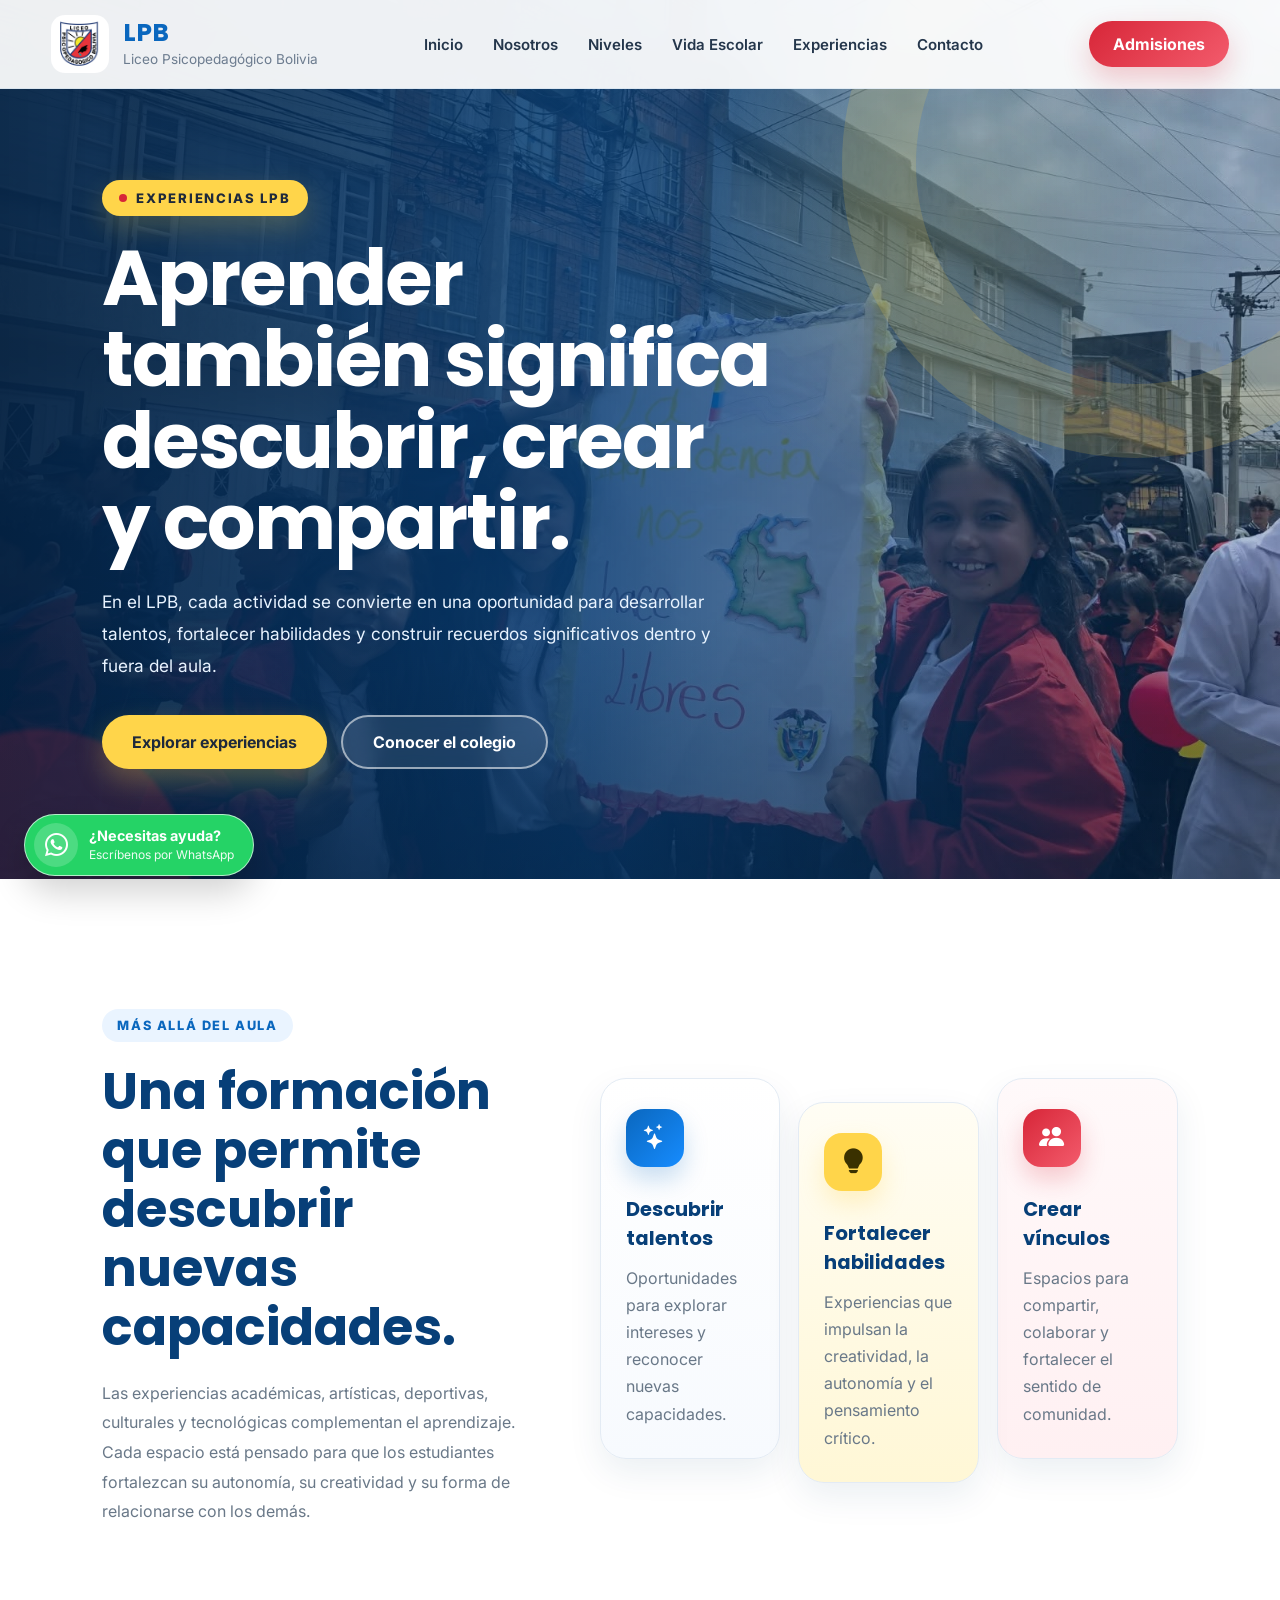
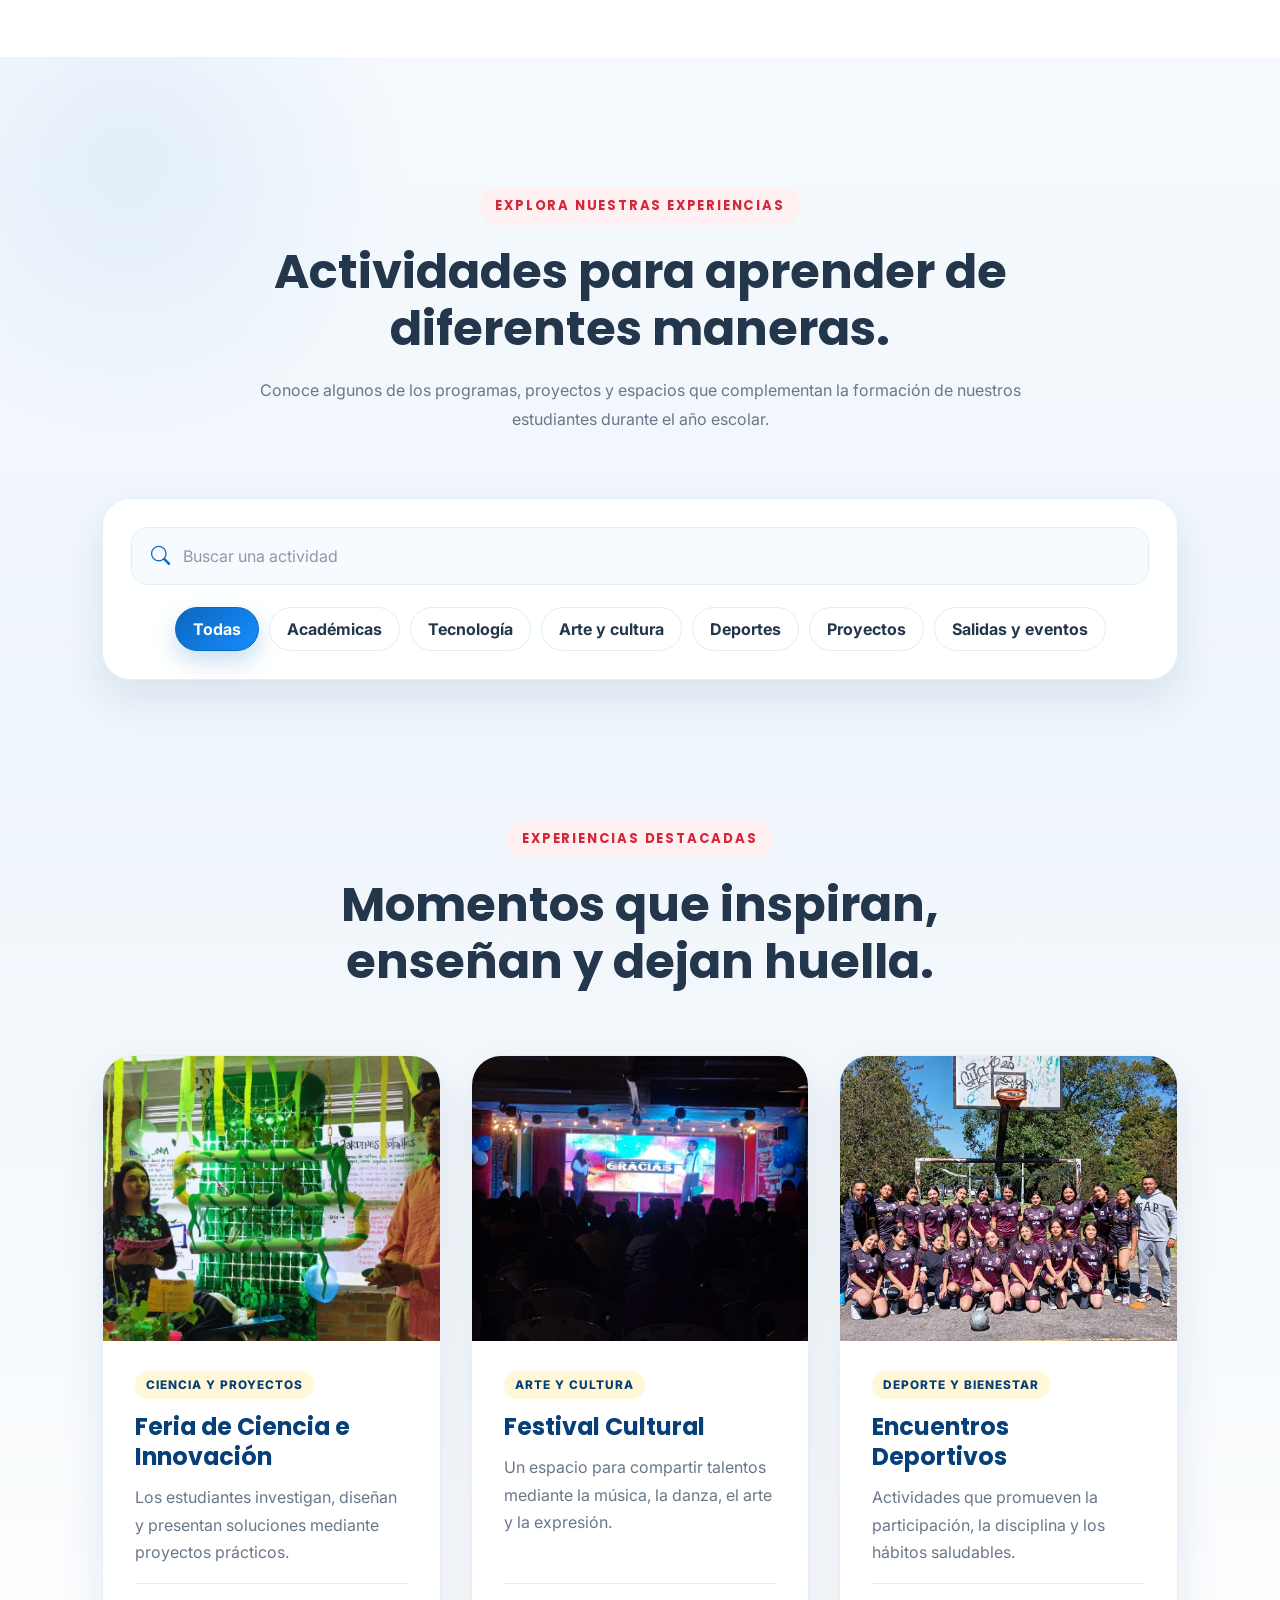
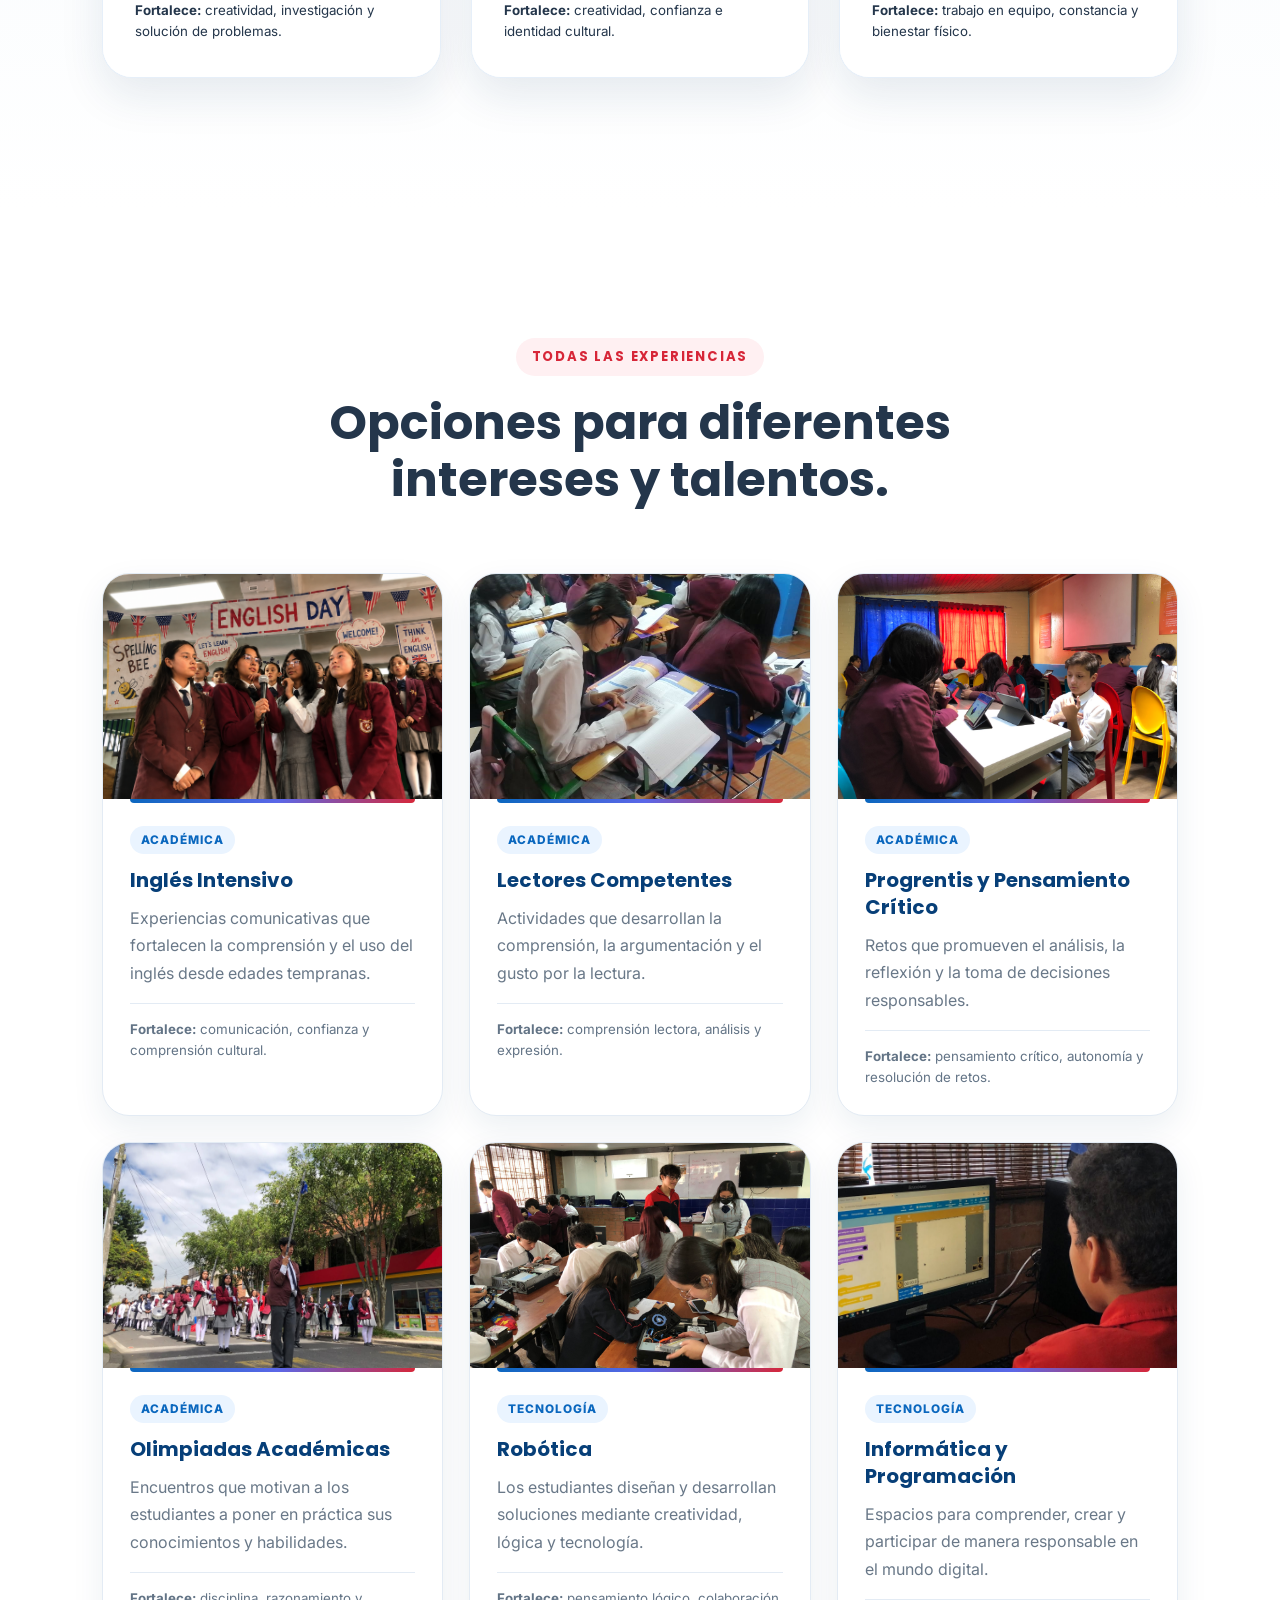
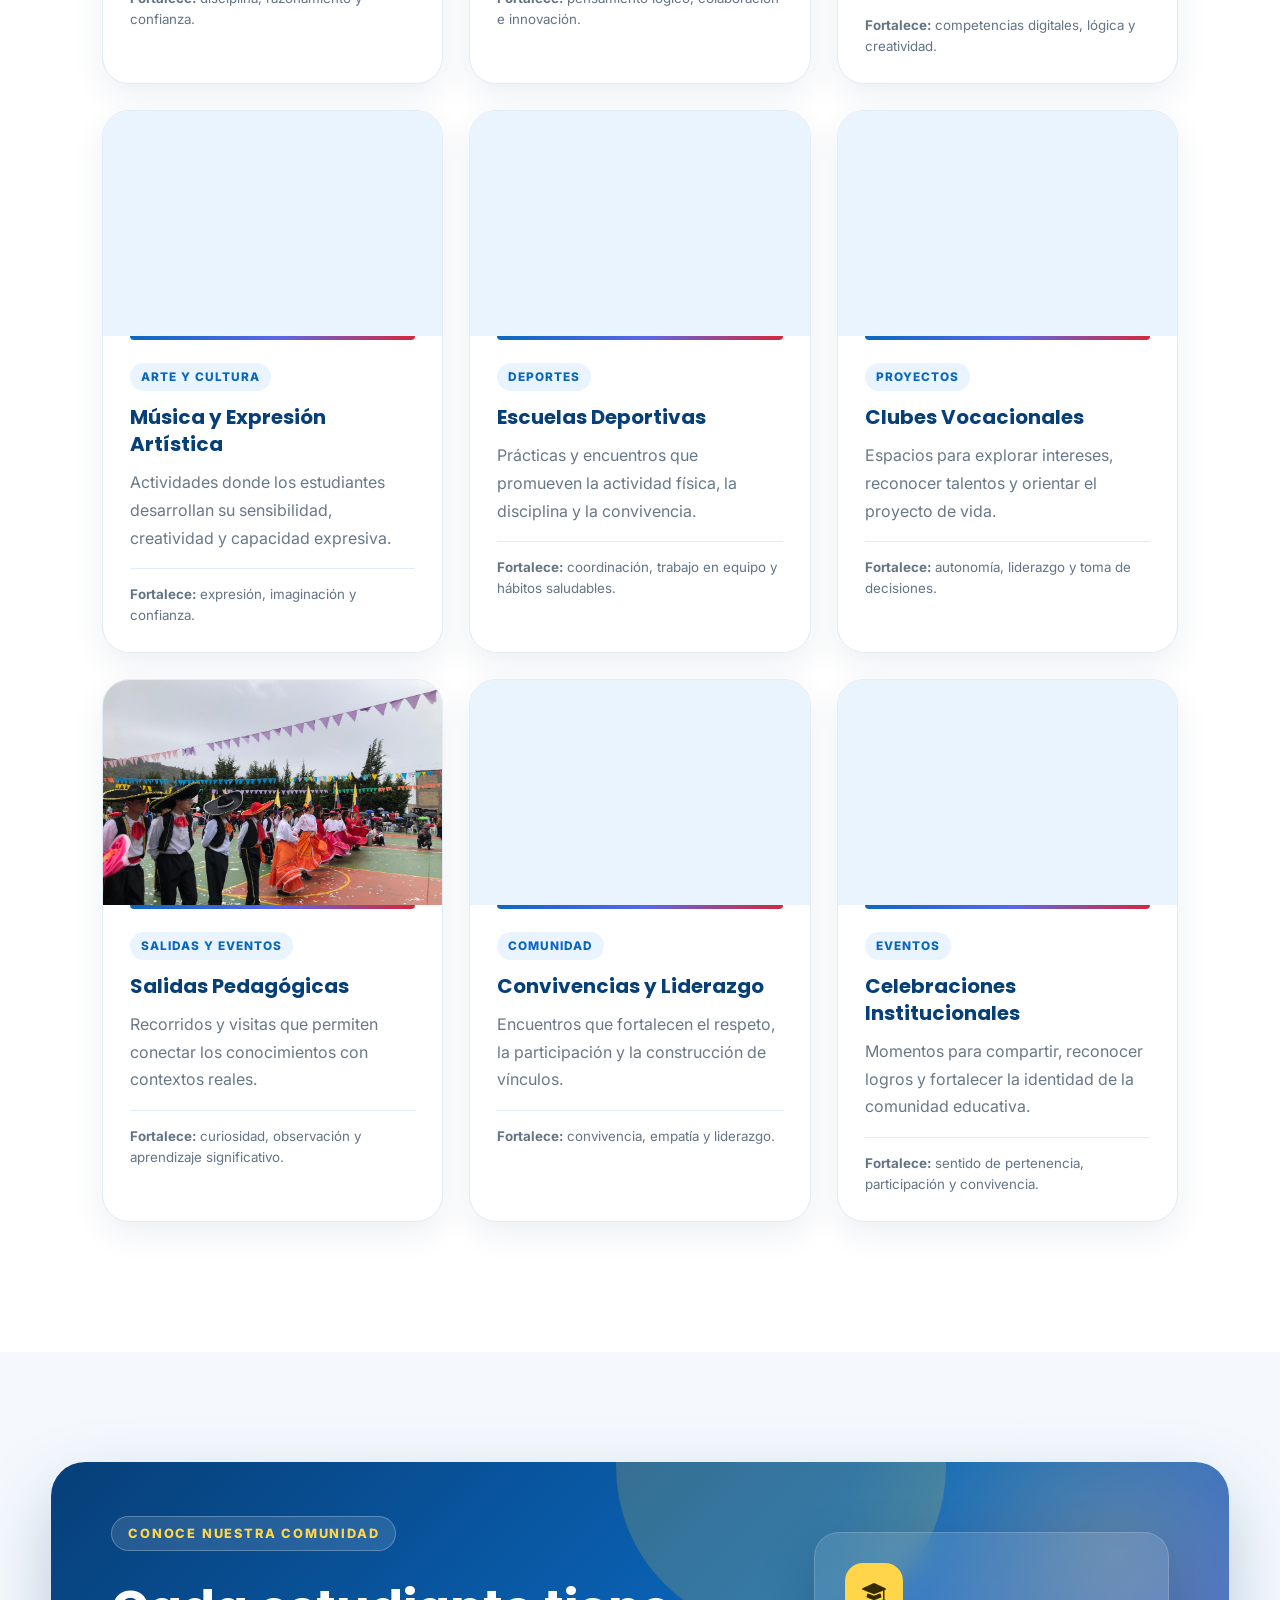
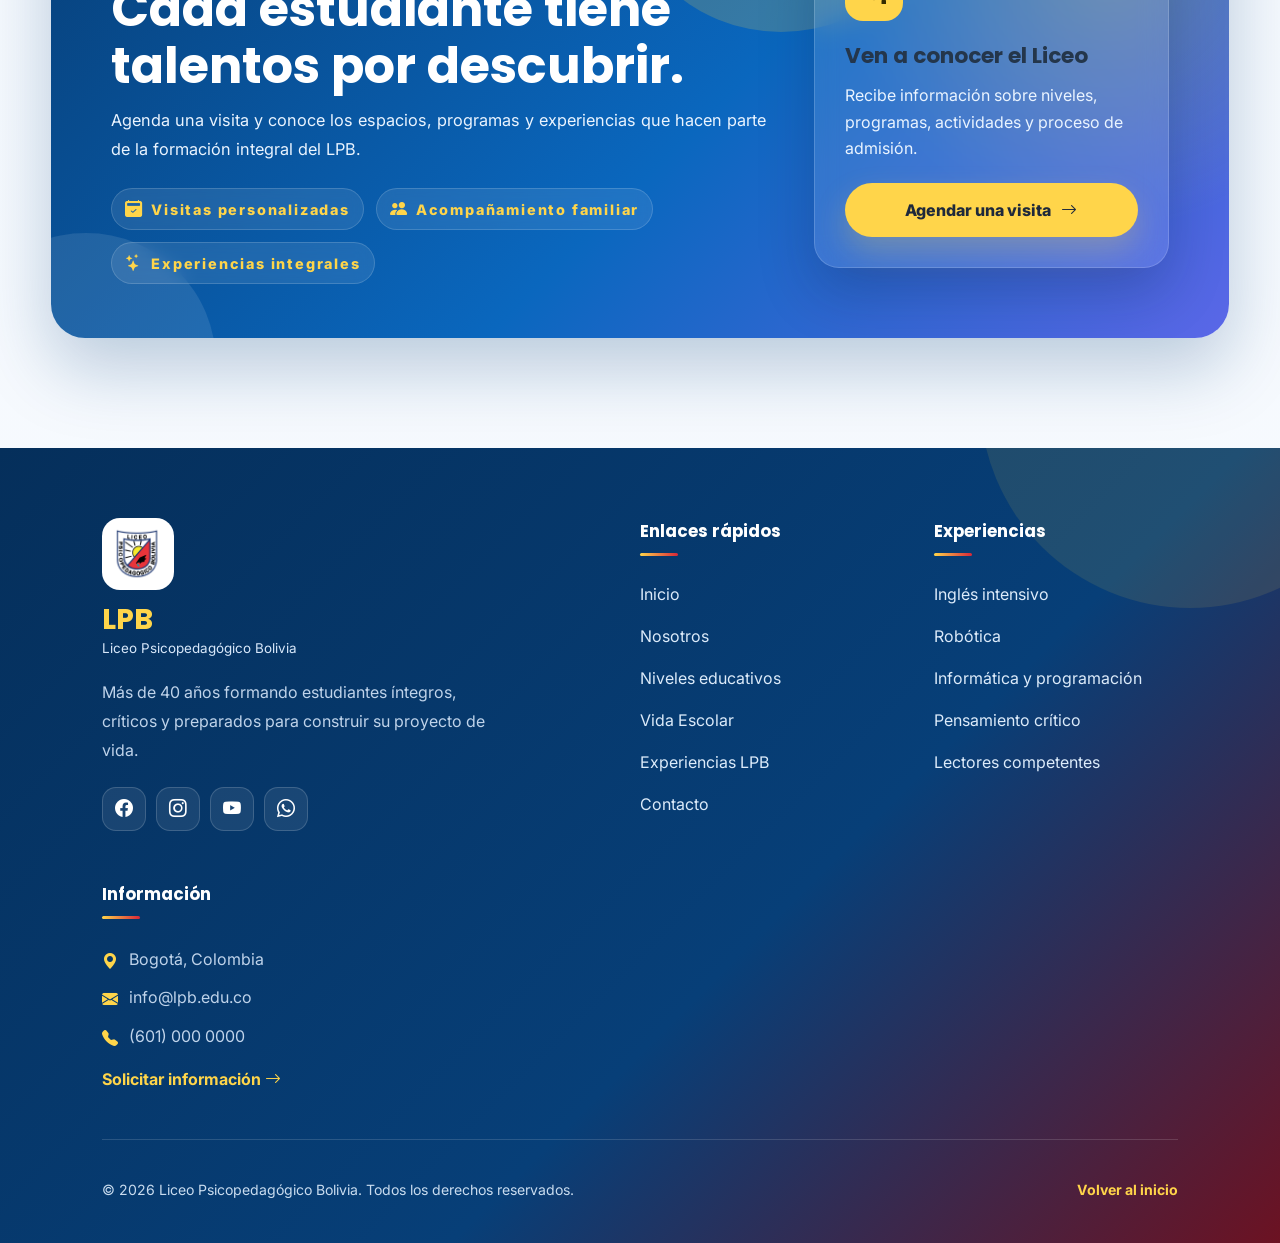
==== commit 2d81d293: "Finaliza diseño y contenido de la sección Secundaria" ====
--- a/paginas/actividades.html
+++ b/paginas/actividades.html
@@ -190,7 +190,7 @@
       <div class="activities-grid" id="activitiesGrid">
 
         <article class="activity-card" data-category="academica">
-          <img loading="lazy" decoding="async" src="../img/ingles.jpg" alt="Programa de inglés intensivo">
+          <img loading="lazy" decoding="async" src="../img/ingles_intensivo.png" alt="Programa de inglés intensivo">
           <div class="activity-card-content">
             <span>ACADÉMICA</span>
             <h3>Inglés Intensivo</h3>
--- a/estilos.css
+++ b/estilos.css
@@ -10706,4 +10706,1420 @@
 
         transform:none;
     }
+}
+
+/* =====================================================
+   PÁGINA SECUNDARIA
+===================================================== */
+
+
+/* =========================
+   HERO
+========================= */
+
+.secondary-hero{
+    position:relative;
+
+    min-height:620px;
+
+    display:flex;
+    align-items:center;
+
+    padding:110px 8% 90px;
+
+    background:
+        linear-gradient(
+            90deg,
+            rgba(10,39,82,.97) 0%,
+            rgba(10,39,82,.90) 35%,
+            rgba(10,39,82,.62) 58%,
+            rgba(10,39,82,.18) 100%
+        ),
+        url("img/secundaria.jpg") center 40% / cover no-repeat;
+
+    overflow:hidden;
+}
+
+
+.secondary-hero-content{
+    position:relative;
+    z-index:2;
+
+    max-width:760px;
+}
+
+
+.secondary-tag{
+    display:inline-flex;
+
+    margin-bottom:24px;
+    padding:9px 16px;
+
+    border-radius:999px;
+
+    background:rgba(159, 29, 45, .85);
+    border:1px solid rgba(255,255,255,.25);
+
+    color:#fff;
+
+    font-size:.78rem;
+    font-weight:800;
+    letter-spacing:1.4px;
+
+    backdrop-filter:blur(8px);
+    gap:12px;
+
+}
+
+.secondary-tag::before{
+    content:"";
+
+    width:8px;
+    height:8px;
+    border-radius:50%;
+
+    background:#ff5264;
+
+    box-shadow:
+        0 0 0 4px rgba(255,82,100,.15),
+        0 0 10px rgba(255,82,100,.65);
+
+    flex-shrink:0;
+
+    position:relative;
+    top:3px;
+}
+
+.secondary-hero h1{
+    margin:0 0 24px;
+
+    max-width:720px;
+
+    color:#fff;
+
+    font-size:clamp(2.7rem,4.4vw,4.5rem);
+    line-height:1.04;
+    letter-spacing:-2px;
+}
+
+
+.secondary-hero p{
+    max-width:650px;
+
+    margin-bottom:34px;
+
+    color:rgba(255,255,255,.9);
+
+    font-size:1.08rem;
+    line-height:1.8;
+}
+
+
+.secondary-hero-buttons{
+    display:flex;
+    flex-wrap:wrap;
+    gap:14px;
+}
+
+
+.secondary-hero .btn-secondary{
+    display:inline-flex;
+    align-items:center;
+    justify-content:center;
+
+    padding:14px 24px;
+
+    border:1px solid rgba(255,255,255,.65);
+    border-radius:12px;
+
+    color:#fff;
+    text-decoration:none;
+    font-weight:700;
+
+    transition:.25s ease;
+}
+
+
+.secondary-hero .btn-secondary:hover{
+    background:#fff;
+    color:#173f7a;
+}
+
+
+/* =========================
+   INTRO
+========================= */
+
+.secondary-intro{
+    max-width:1250px;
+
+    margin:auto;
+    padding:110px 6%;
+
+    display:grid;
+    grid-template-columns:1fr 1fr;
+    align-items:center;
+
+    gap:80px;
+}
+
+
+.secondary-intro-text h2{
+    margin:14px 0 24px;
+
+    font-size:clamp(2rem,3.4vw,3.3rem);
+    line-height:1.12;
+}
+
+
+.secondary-intro-text p{
+    margin-bottom:18px;
+
+    color:#5e6673;
+    line-height:1.85;
+}
+
+
+.secondary-intro-image{
+    position:relative;
+}
+
+
+.secondary-intro-image img{
+    width:100%;
+    height:540px;
+
+    object-fit:cover;
+
+    border-radius:30px;
+
+    box-shadow:0 30px 70px rgba(26,44,78,.15);
+}
+
+
+.secondary-image-detail{
+    position:absolute;
+
+    left:30px;
+    right:30px;
+    bottom:30px;
+
+    display:flex;
+    align-items:center;
+    gap:16px;
+
+    padding:20px 22px;
+
+    border-radius:18px;
+
+    background:rgba(255,255,255,.92);
+
+    box-shadow:0 18px 40px rgba(0,0,0,.12);
+
+    backdrop-filter:blur(10px);
+}
+
+
+.secondary-image-detail i{
+    display:grid;
+    place-items:center;
+
+    width:48px;
+    height:48px;
+
+    flex:0 0 48px;
+
+    border-radius:14px;
+
+    background:#f1c40f;
+    color:#173f7a;
+
+    font-size:1.25rem;
+}
+
+
+.secondary-image-detail strong,
+.secondary-image-detail span{
+    display:block;
+}
+
+
+.secondary-image-detail strong{
+    color:#173f7a;
+    margin-bottom:3px;
+}
+
+
+.secondary-image-detail span{
+    color:#6c7480;
+    font-size:.9rem;
+}
+
+
+/* =========================
+   PROPUESTA
+========================= */
+
+.secondary-proposal{
+    padding:110px 6%;
+
+    background:#f7f8fb;
+}
+
+
+.secondary-section-heading{
+    max-width:760px;
+
+    margin:0 auto 60px;
+
+    text-align:center;
+}
+
+
+.secondary-section-heading h2{
+    margin:14px 0 20px;
+
+    font-size:clamp(2rem,3.4vw,3.2rem);
+    line-height:1.15;
+}
+
+
+.secondary-section-heading p{
+    color:#67707c;
+    line-height:1.8;
+}
+
+
+.secondary-proposal-grid{
+    max-width:1250px;
+
+    margin:auto;
+
+    display:grid;
+    grid-template-columns:repeat(3,1fr);
+
+    gap:24px;
+}
+
+
+.secondary-card{
+    padding:34px;
+
+    border-radius:24px;
+
+    background:#fff;
+
+    border:1px solid rgba(26,55,94,.07);
+
+    box-shadow:0 15px 38px rgba(32,47,78,.06);
+
+    transition:.28s ease;
+}
+
+
+.secondary-card:hover{
+    transform:translateY(-8px);
+
+    box-shadow:0 25px 55px rgba(32,47,78,.11);
+}
+
+
+.secondary-card-icon{
+    width:58px;
+    height:58px;
+
+    display:grid;
+    place-items:center;
+
+    margin-bottom:24px;
+
+    border-radius:17px;
+
+    background:#edf3ff;
+    color:#174b91;
+
+    font-size:1.45rem;
+}
+
+
+.secondary-card h3{
+    margin-bottom:12px;
+
+    color:#173f7a;
+
+    font-size:1.25rem;
+}
+
+
+.secondary-card p{
+    margin:0;
+
+    color:#68717d;
+    line-height:1.75;
+}
+
+
+/* =========================
+   EXPERIENCIAS
+========================= */
+
+.secondary-experiences{
+    max-width:1300px;
+
+    margin:auto;
+    padding:110px 6%;
+
+    display:grid;
+    grid-template-columns:1fr 1fr;
+    align-items:center;
+
+    gap:80px;
+}
+
+
+.secondary-experiences-image img{
+    width:100%;
+    height:620px;
+
+    object-fit:cover;
+
+    border-radius:30px;
+
+    box-shadow:0 30px 70px rgba(26,44,78,.14);
+}
+
+
+.secondary-experiences-content h2{
+    margin:14px 0 22px;
+
+    font-size:clamp(2rem,3.3vw,3.2rem);
+    line-height:1.12;
+}
+
+
+.secondary-experiences-content > p{
+    color:#626c78;
+    line-height:1.8;
+
+    margin-bottom:28px;
+}
+
+
+.secondary-experience-list{
+    display:grid;
+    gap:13px;
+
+    margin-bottom:32px;
+}
+
+
+.secondary-experience-list div{
+    display:flex;
+    align-items:center;
+
+    gap:13px;
+}
+
+
+.secondary-experience-list i{
+    width:38px;
+    height:38px;
+
+    display:grid;
+    place-items:center;
+
+    flex:0 0 38px;
+
+    border-radius:11px;
+
+    background:#edf3ff;
+    color:#174b91;
+}
+
+
+.secondary-experience-list span{
+    color:#3f4854;
+    font-weight:600;
+}
+
+
+/* =========================
+   ACOMPAÑAMIENTO
+========================= */
+
+.secondary-support{
+    padding:110px 6%;
+
+    background:#f7f8fb;
+}
+
+
+.secondary-support-grid{
+    max-width:1100px;
+
+    margin:auto;
+
+    display:grid;
+    grid-template-columns:repeat(2,1fr);
+
+    gap:22px;
+}
+
+
+.secondary-support-item{
+    display:flex;
+
+    gap:24px;
+
+    padding:30px;
+
+    border-radius:22px;
+
+    background:#fff;
+
+    border:1px solid rgba(26,55,94,.07);
+}
+
+
+.secondary-support-item > span{
+    font-size:2rem;
+    font-weight:900;
+
+    color:rgba(23,75,145,.18);
+}
+
+
+.secondary-support-item h3{
+    margin:3px 0 8px;
+
+    color:#173f7a;
+}
+
+
+.secondary-support-item p{
+    margin:0;
+
+    color:#68717d;
+    line-height:1.7;
+}
+
+
+/* =========================
+   CAMINO A EDUCACIÓN MEDIA
+========================= */
+
+.secondary-next-stage{
+    position:relative;
+
+    min-height:510px;
+
+    padding:90px 9%;
+
+    display:flex;
+    justify-content:space-between;
+    align-items:center;
+
+    gap:70px;
+
+    overflow:hidden;
+
+    background:
+        linear-gradient(
+            120deg,
+            #123b73 0%,
+            #185392 55%,
+            #2375ae 100%
+        );
+}
+
+
+.secondary-next-content{
+    max-width:720px;
+}
+
+
+.secondary-tag-light{
+    display:inline-block;
+
+    margin-bottom:20px;
+
+    color:#ffd447;
+
+    font-size:.78rem;
+    font-weight:800;
+    letter-spacing:1.4px;
+}
+
+
+.secondary-next-content h2{
+    margin:0 0 22px;
+
+    color:#fff;
+
+    font-size:clamp(2.1rem,3.7vw,3.6rem);
+    line-height:1.1;
+}
+
+
+.secondary-next-content > p{
+    color:rgba(255,255,255,.82);
+
+    line-height:1.8;
+
+    margin-bottom:28px;
+}
+
+
+.secondary-next-points{
+    display:grid;
+    grid-template-columns:repeat(2,1fr);
+
+    gap:15px 25px;
+}
+
+
+.secondary-next-points div{
+    display:flex;
+    align-items:center;
+
+    gap:10px;
+
+    color:#fff;
+}
+
+
+.secondary-next-points i{
+    color:#ffd447;
+}
+
+
+.secondary-next-number{
+    min-width:280px;
+
+    display:flex;
+    align-items:center;
+    gap:22px;
+}
+
+
+.secondary-next-number span{
+    color:#fff;
+
+    font-size:4.5rem;
+    font-weight:900;
+}
+
+
+.secondary-next-number div{
+    width:100px;
+    height:4px;
+
+    border-radius:999px;
+
+    background:#ffd447;
+}
+
+
+/* =====================================================
+   SECUNDARIA - CTA FINAL
+===================================================== */
+
+.secondary-cta{
+    max-width:1250px;
+
+    margin:0 auto;
+    padding:75px 6%;
+
+    display:flex;
+    justify-content:space-between;
+    align-items:center;
+
+    gap:60px;
+}
+
+
+/* TEXTO */
+
+.secondary-cta > div:first-child{
+    max-width:720px;
+}
+
+.secondary-cta h2{
+    margin:14px 0 16px;
+
+    font-size:clamp(2rem,3vw,3rem);
+    line-height:1.12;
+
+    color:#243047;
+}
+
+.secondary-cta p{
+    max-width:650px;
+
+    color:#68717d;
+    line-height:1.75;
+}
+
+
+/* ETIQUETA CON ACENTO DE SECUNDARIA */
+
+.secondary-cta .section-tag{
+    color:#9F1D2D;
+    background:#FFF0F2;
+
+    border:1px solid rgba(159,29,45,.10);
+}
+
+
+/* BOTONES */
+
+.secondary-cta-buttons{
+    display:flex;
+    flex-direction:column;
+
+    min-width:225px;
+
+    gap:12px;
+}
+
+
+/* Botón volver al inicio */
+
+.secondary-home-button{
+    display:flex;
+    justify-content:center;
+    align-items:center;
+
+    min-height:50px;
+    padding:12px 20px;
+
+    border-radius:999px;
+
+    border:1px solid #d6dce5;
+
+    color:#233773;
+    background:#fff;
+
+    text-decoration:none;
+    font-weight:700;
+
+    transition:
+        transform .25s ease,
+        background .25s ease,
+        border-color .25s ease,
+        box-shadow .25s ease;
+}
+
+.secondary-home-button:hover{
+    transform:translateY(-3px);
+
+    background:#EEF1FA;
+    border-color:rgba(35,55,115,.18);
+
+    box-shadow:0 10px 25px rgba(35,55,115,.08);
+}
+
+
+/* =========================
+   RESPONSIVE
+========================= */
+
+@media(max-width:1000px){
+
+    .secondary-intro,
+    .secondary-experiences{
+        grid-template-columns:1fr;
+    }
+
+
+    .secondary-proposal-grid{
+        grid-template-columns:repeat(2,1fr);
+    }
+
+
+    .secondary-next-stage{
+        flex-direction:column;
+        align-items:flex-start;
+    }
+
+
+    .secondary-next-number{
+        width:100%;
+        max-width:400px;
+    }
+
+}
+
+
+@media(max-width:700px){
+
+    .secondary-hero{
+        min-height:620px;
+
+        padding:120px 6% 70px;
+    }
+
+
+    .secondary-hero h1{
+        letter-spacing:-1px;
+    }
+
+
+    .secondary-intro,
+    .secondary-experiences,
+    .secondary-proposal,
+    .secondary-support{
+        padding-top:75px;
+        padding-bottom:75px;
+    }
+
+
+    .secondary-intro-image img,
+    .secondary-experiences-image img{
+        height:400px;
+    }
+
+
+    .secondary-proposal-grid,
+    .secondary-support-grid,
+    .secondary-next-points{
+        grid-template-columns:1fr;
+    }
+
+
+    .secondary-image-detail{
+        position:relative;
+
+        left:auto;
+        right:auto;
+        bottom:auto;
+
+        margin-top:15px;
+    }
+
+
+    .secondary-next-stage{
+        padding:75px 7%;
+    }
+
+
+    .secondary-next-number span{
+        font-size:3.3rem;
+    }
+
+
+    .secondary-cta{
+        flex-direction:column;
+        align-items:flex-start;
+
+        padding:75px 7%;
+    }
+
+
+    .secondary-cta-buttons{
+        width:100%;
+    }
+
+}
+
+/* =====================================================
+   SECUNDARIA - RETOQUE TARJETAS "NUESTRA PROPUESTA"
+===================================================== */
+
+.secondary-card{
+    position:relative;
+    overflow:hidden;
+
+    transition:
+        transform .3s ease,
+        box-shadow .3s ease,
+        border-color .3s ease;
+}
+
+
+/* Línea decorativa superior */
+.secondary-card::before{
+    content:"";
+
+    position:absolute;
+    top:0;
+    left:0;
+
+    width:100%;
+    height:4px;
+
+    background:#156fc1;
+
+    transform:scaleX(0);
+    transform-origin:left;
+
+    transition:transform .35s ease;
+}
+
+
+/* Hover general */
+.secondary-card:hover{
+    transform:translateY(-8px);
+
+    border-color:rgba(20,91,160,.12);
+
+    box-shadow:
+        0 22px 50px rgba(25,55,95,.12);
+}
+
+
+.secondary-card:hover::before{
+    transform:scaleX(1);
+}
+
+
+/* Iconos */
+.secondary-card-icon{
+    transition:
+        transform .3s ease,
+        background .3s ease,
+        color .3s ease;
+}
+
+
+.secondary-card:hover .secondary-card-icon{
+    transform:translateY(-3px) scale(1.07);
+}
+
+
+/* =====================================
+   COLORES INDIVIDUALES
+===================================== */
+
+/* 1 - Formación académica */
+.secondary-card:nth-child(1) .secondary-card-icon{
+    background:#eaf2ff;
+    color:#145ba0;
+}
+
+.secondary-card:nth-child(1)::before{
+    background:#145ba0;
+}
+
+
+/* 2 - Inglés */
+.secondary-card:nth-child(2) .secondary-card-icon{
+    background:#fff0f1;
+    color:#e63946;
+}
+
+.secondary-card:nth-child(2)::before{
+    background:#e63946;
+}
+
+
+/* 3 - Tecnología */
+.secondary-card:nth-child(3) .secondary-card-icon{
+    background:#fff6d8;
+    color:#d69b00;
+}
+
+.secondary-card:nth-child(3)::before{
+    background:#f3b800;
+}
+
+
+/* 4 - Ciencia */
+.secondary-card:nth-child(4) .secondary-card-icon{
+    background:#e8f8f0;
+    color:#1c9b63;
+}
+
+.secondary-card:nth-child(4)::before{
+    background:#1c9b63;
+}
+
+
+/* 5 - Arte */
+.secondary-card:nth-child(5) .secondary-card-icon{
+    background:#f2ebff;
+    color:#7952c7;
+}
+
+.secondary-card:nth-child(5)::before{
+    background:#7952c7;
+}
+
+
+/* 6 - Convivencia */
+.secondary-card:nth-child(6) .secondary-card-icon{
+    background:#fff0e8;
+    color:#e76f35;
+}
+
+.secondary-card:nth-child(6)::before{
+    background:#e76f35;
+}
+
+/* =====================================================
+   SECUNDARIA - EXPERIENCIAS
+   Rojo como acento, no como único color
+===================================================== */
+
+.secondary-experiences-image{
+    position:relative;
+}
+
+.secondary-experiences-image::before{
+    content:"";
+    position:absolute;
+
+    width:72%;
+    height:72%;
+
+    left:-18px;
+    bottom:-18px;
+
+    border-radius:30px;
+
+    background:linear-gradient(
+        135deg,
+        #9F1D2D,
+        #233773
+    );
+
+    opacity:.10;
+
+    z-index:-1;
+}
+
+
+/* FOTO */
+
+.secondary-experiences-image img{
+    transition:
+        transform .45s ease,
+        box-shadow .45s ease;
+}
+
+.secondary-experiences-image:hover img{
+    transform:translateY(-5px);
+
+    box-shadow:
+        0 30px 65px rgba(35,55,115,.15);
+}
+
+
+/* ELEMENTOS DE LA LISTA */
+
+.secondary-experience-list div{
+    padding:7px 10px;
+    margin-left:-10px;
+
+    border-radius:13px;
+
+    transition:
+        transform .25s ease,
+        background .25s ease;
+}
+
+.secondary-experience-list div:hover{
+    transform:translateX(7px);
+
+    background:#F5F7FB;
+}
+
+
+/* ICONOS */
+
+.secondary-experience-list i{
+    background:#EEF1FA;
+    color:#233773;
+
+    transition:
+        transform .25s ease,
+        background .25s ease,
+        color .25s ease;
+}
+
+
+/* Algunos llevan el rojo de Secundaria */
+
+.secondary-experience-list div:nth-child(2) i,
+.secondary-experience-list div:nth-child(5) i{
+    background:#FFF0F2;
+    color:#9F1D2D;
+}
+
+
+/* HOVER */
+
+.secondary-experience-list div:hover i{
+    transform:scale(1.08);
+}
+
+
+/* Los azules pasan a azul sólido */
+
+.secondary-experience-list div:not(:nth-child(2)):not(:nth-child(5)):hover i{
+    background:#233773;
+    color:#fff;
+}
+
+
+/* Los rojos pasan a rojo sólido */
+
+.secondary-experience-list div:nth-child(2):hover i,
+.secondary-experience-list div:nth-child(5):hover i{
+    background:#9F1D2D;
+    color:#fff;
+}
+
+/* =====================================================
+   SECUNDARIA - ACOMPAÑAMIENTO
+   Animación + identidad azul / rojo oscuro
+===================================================== */
+
+.secondary-support-item{
+    position:relative;
+    overflow:hidden;
+
+    transition:
+        transform .3s ease,
+        box-shadow .3s ease,
+        border-color .3s ease,
+        background .3s ease;
+}
+
+
+/* Barra lateral decorativa */
+.secondary-support-item::before{
+    content:"";
+
+    position:absolute;
+    left:0;
+    top:0;
+
+    width:4px;
+    height:100%;
+
+    background:#233773;
+
+    transform:scaleY(0);
+    transform-origin:top;
+
+    transition:transform .3s ease;
+}
+
+
+/* Hover general */
+.secondary-support-item:hover{
+    transform:translateY(-7px);
+
+    border-color:rgba(35,55,115,.14);
+
+    box-shadow:
+        0 22px 48px rgba(35,55,115,.12);
+
+    background:#fff;
+}
+
+
+.secondary-support-item:hover::before{
+    transform:scaleY(1);
+}
+
+
+/* Número */
+.secondary-support-item > span{
+    min-width:54px;
+    height:54px;
+
+    display:flex;
+    align-items:center;
+    justify-content:center;
+
+    border-radius:16px;
+
+    background:#EEF1FA;
+    color:#233773;
+
+    font-size:1.35rem;
+    font-weight:900;
+
+    transition:
+        transform .3s ease,
+        background .3s ease,
+        color .3s ease;
+}
+
+
+/* El número también reacciona */
+.secondary-support-item:hover > span{
+    transform:scale(1.08) rotate(-2deg);
+
+    background:#233773;
+    color:#fff;
+}
+
+
+/* Título */
+.secondary-support-item h3{
+    transition:
+        color .3s ease,
+        transform .3s ease;
+}
+
+
+.secondary-support-item:hover h3{
+    transform:translateX(3px);
+}
+
+
+/* =====================================================
+   ACENTOS ROJOS EN 01 Y 04
+===================================================== */
+
+.secondary-support-item:nth-child(1)::before,
+.secondary-support-item:nth-child(4)::before{
+    background:#9F1D2D;
+}
+
+
+.secondary-support-item:nth-child(1) > span,
+.secondary-support-item:nth-child(4) > span{
+    background:#FFF0F2;
+    color:#9F1D2D;
+}
+
+
+.secondary-support-item:nth-child(1):hover,
+.secondary-support-item:nth-child(4):hover{
+    border-color:rgba(159,29,45,.16);
+
+    box-shadow:
+        0 22px 48px rgba(120,21,34,.11);
+}
+
+
+.secondary-support-item:nth-child(1):hover > span,
+.secondary-support-item:nth-child(4):hover > span{
+    background:#9F1D2D;
+    color:#fff;
+}
+
+
+/* =====================================================
+   ACENTOS AZULES EN 02 Y 03
+===================================================== */
+
+.secondary-support-item:nth-child(2)::before,
+.secondary-support-item:nth-child(3)::before{
+    background:#233773;
+}
+
+
+.secondary-support-item:nth-child(2) > span,
+.secondary-support-item:nth-child(3) > span{
+    background:#EEF1FA;
+    color:#233773;
+}
+
+/* =====================================================
+   SECUNDARIA - PROGRESIÓN 6° A 9°
+===================================================== */
+
+.secondary-next-number{
+    min-width:320px;
+
+    display:flex;
+    align-items:center;
+    justify-content:center;
+
+    gap:18px;
+}
+
+.secondary-next-number span{
+    position:relative;
+    z-index:2;
+
+    min-width:92px;
+    height:92px;
+
+    display:flex;
+    align-items:center;
+    justify-content:center;
+
+    border-radius:24px;
+
+    color:#fff;
+
+    font-size:3.8rem;
+    font-weight:900;
+
+    background:rgba(255,255,255,.10);
+
+    border:1px solid rgba(255,255,255,.18);
+
+    backdrop-filter:blur(8px);
+
+    transition:
+        transform .3s ease,
+        background .3s ease,
+        border-color .3s ease;
+}
+
+
+/* Línea de progreso */
+
+.secondary-next-number div{
+    position:relative;
+
+    width:120px;
+    height:4px;
+
+    border-radius:999px;
+
+    background:rgba(255,255,255,.28);
+}
+
+
+/* Línea amarilla encima */
+
+.secondary-next-number div::before{
+    content:"";
+
+    position:absolute;
+    left:0;
+    top:0;
+
+    width:100%;
+    height:100%;
+
+    border-radius:999px;
+
+    background:linear-gradient(
+        90deg,
+        #FFED00,
+        #FFB700
+    );
+}
+
+
+/* Puntos intermedios */
+
+.secondary-next-number div::after{
+    content:"";
+
+    position:absolute;
+    top:50%;
+    left:50%;
+
+    width:12px;
+    height:12px;
+
+    border-radius:50%;
+
+    background:#fff;
+
+    border:3px solid #FFED00;
+
+    transform:translate(-50%,-50%);
+
+    box-shadow:
+        -38px 0 0 -2px #fff,
+        38px 0 0 -2px #fff;
+}
+
+
+/* Hover */
+
+.secondary-next-number span:hover{
+    transform:translateY(-5px) scale(1.04);
+
+    background:rgba(255,255,255,.16);
+
+    border-color:rgba(255,237,0,.55);
+}
+
+/* =====================================================
+   SECUNDARIA - ACABADO GENERAL DE SECCIONES
+===================================================== */
+
+/* Introducción */
+.secondary-intro{
+    background:
+        radial-gradient(
+            circle at 95% 15%,
+            rgba(159,29,45,.045),
+            transparent 28%
+        );
+}
+
+
+/* Nuestra propuesta */
+.secondary-proposal{
+    background:
+        linear-gradient(
+            180deg,
+            #F7F8FB 0%,
+            #F3F6FA 50%,
+            #F7F8FB 100%
+        );
+}
+
+
+/* Experiencias */
+.secondary-experiences{
+    position:relative;
+}
+
+.secondary-experiences::after{
+    content:"";
+
+    position:absolute;
+    right:-120px;
+    top:12%;
+
+    width:300px;
+    height:300px;
+
+    border-radius:50%;
+
+    background:rgba(35,55,115,.035);
+
+    pointer-events:none;
+    z-index:-1;
+}
+
+
+/* Acompañamiento */
+.secondary-support{
+    background:
+        linear-gradient(
+            180deg,
+            #F7F8FB 0%,
+            #F1F4F8 100%
+        );
+}
+
+
+/* CTA final */
+.secondary-cta{
+    position:relative;
+}
+
+.secondary-cta::before{
+    content:"";
+
+    position:absolute;
+    left:0;
+    top:0;
+
+    width:70px;
+    height:4px;
+
+    border-radius:999px;
+
+    background:linear-gradient(
+        90deg,
+        #9F1D2D,
+        #233773,
+        #FFED00
+    );
 }
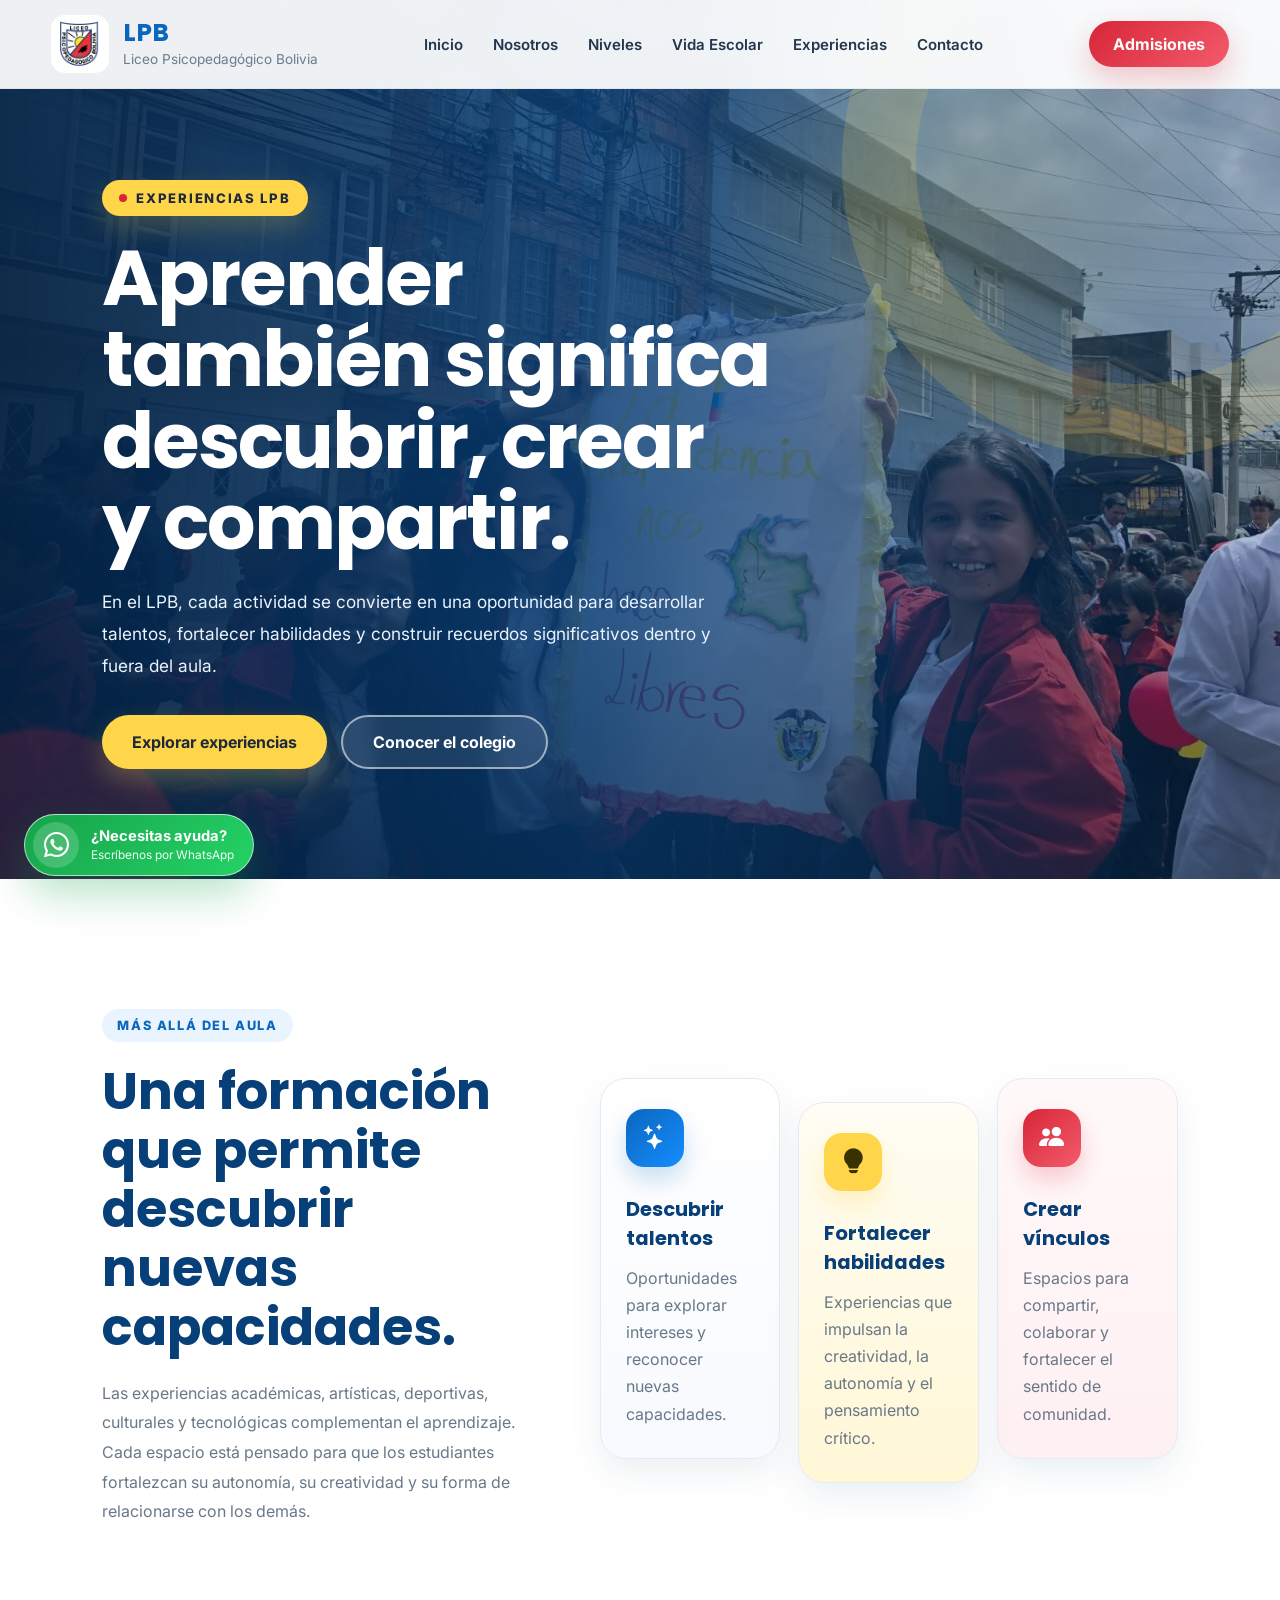
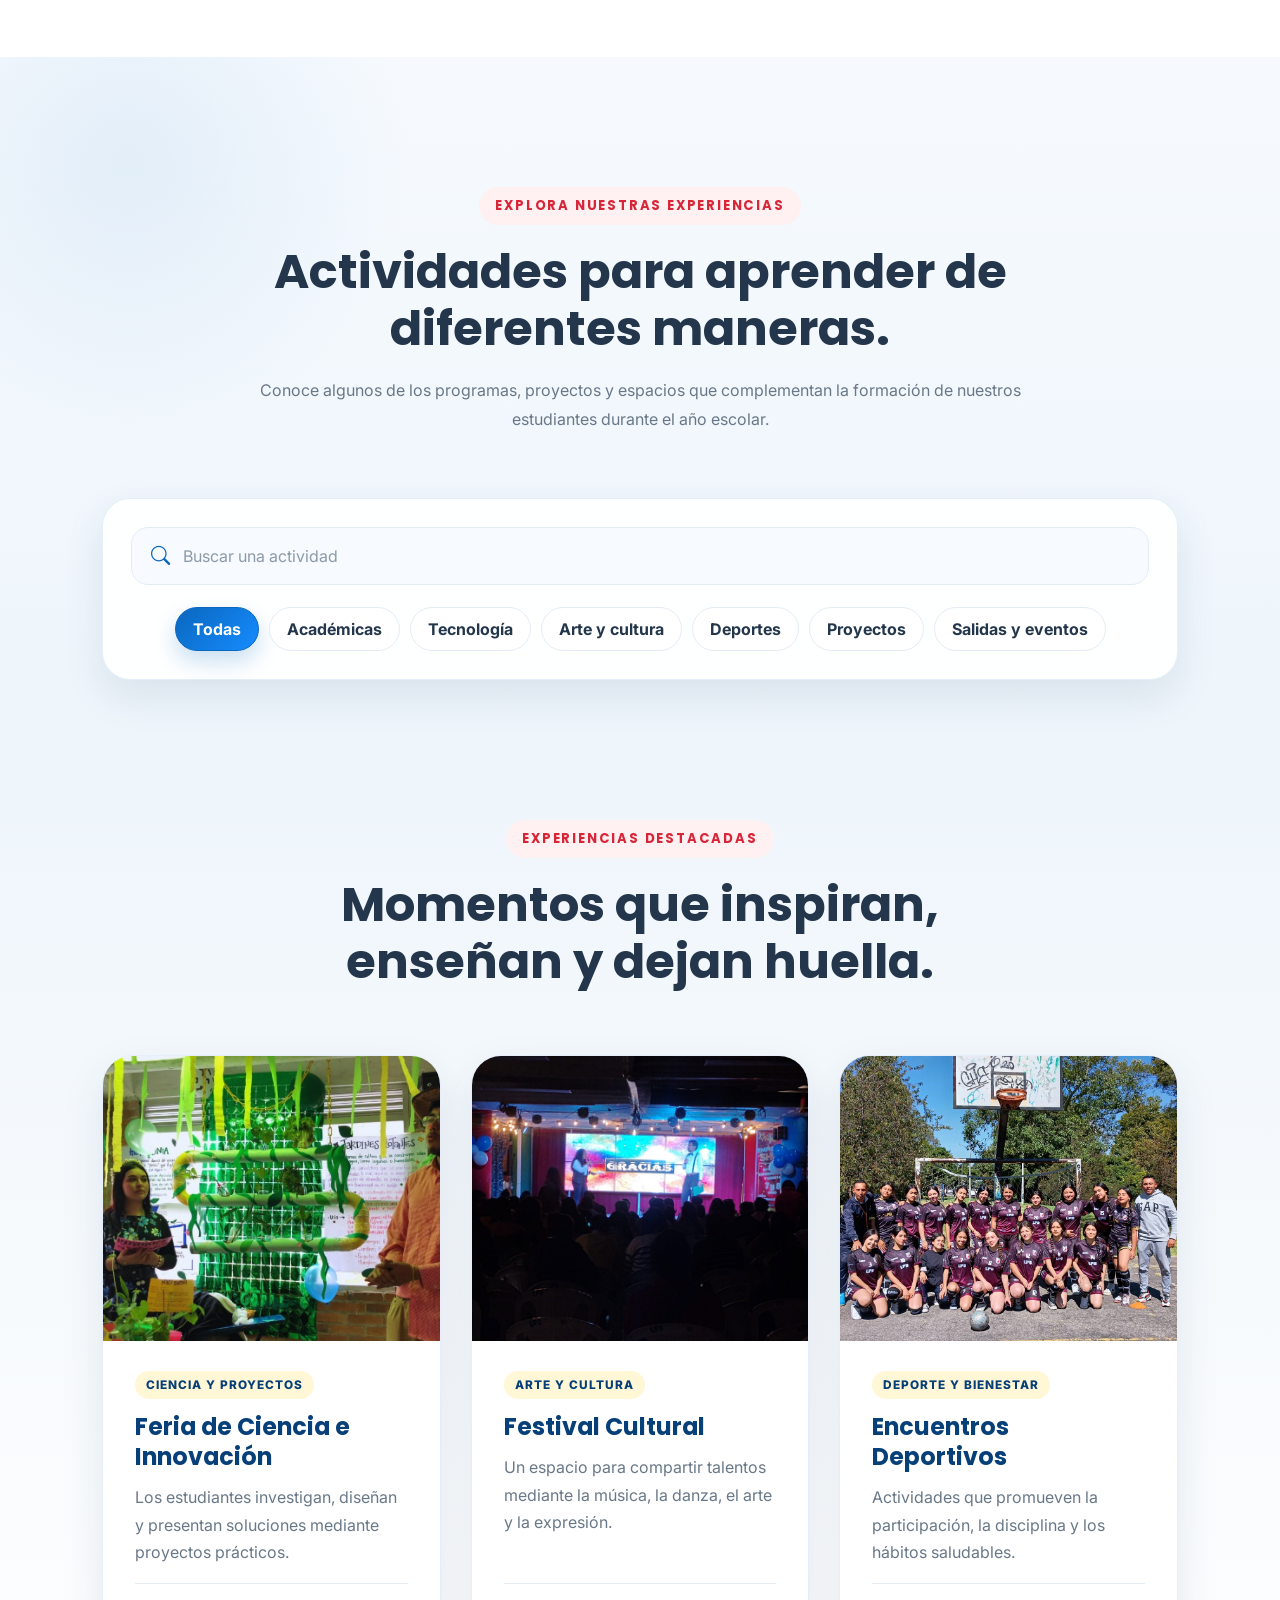
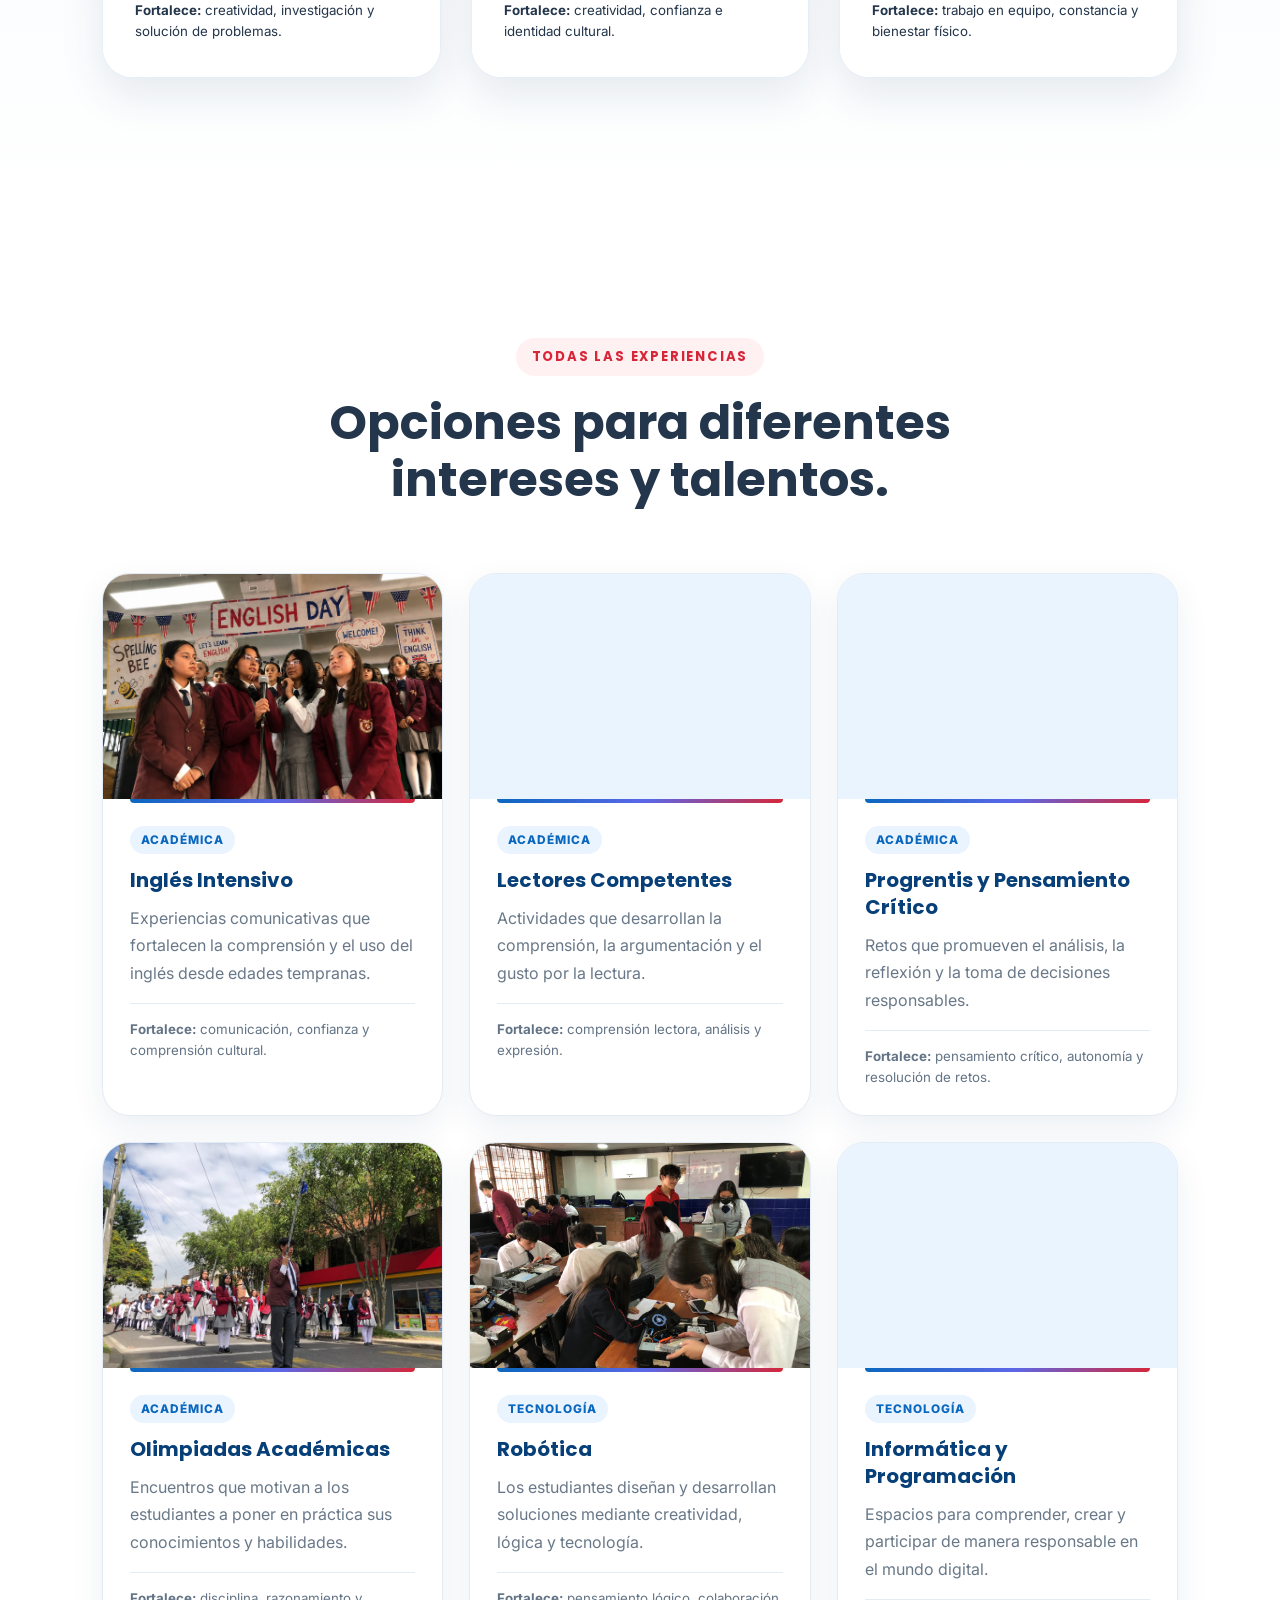
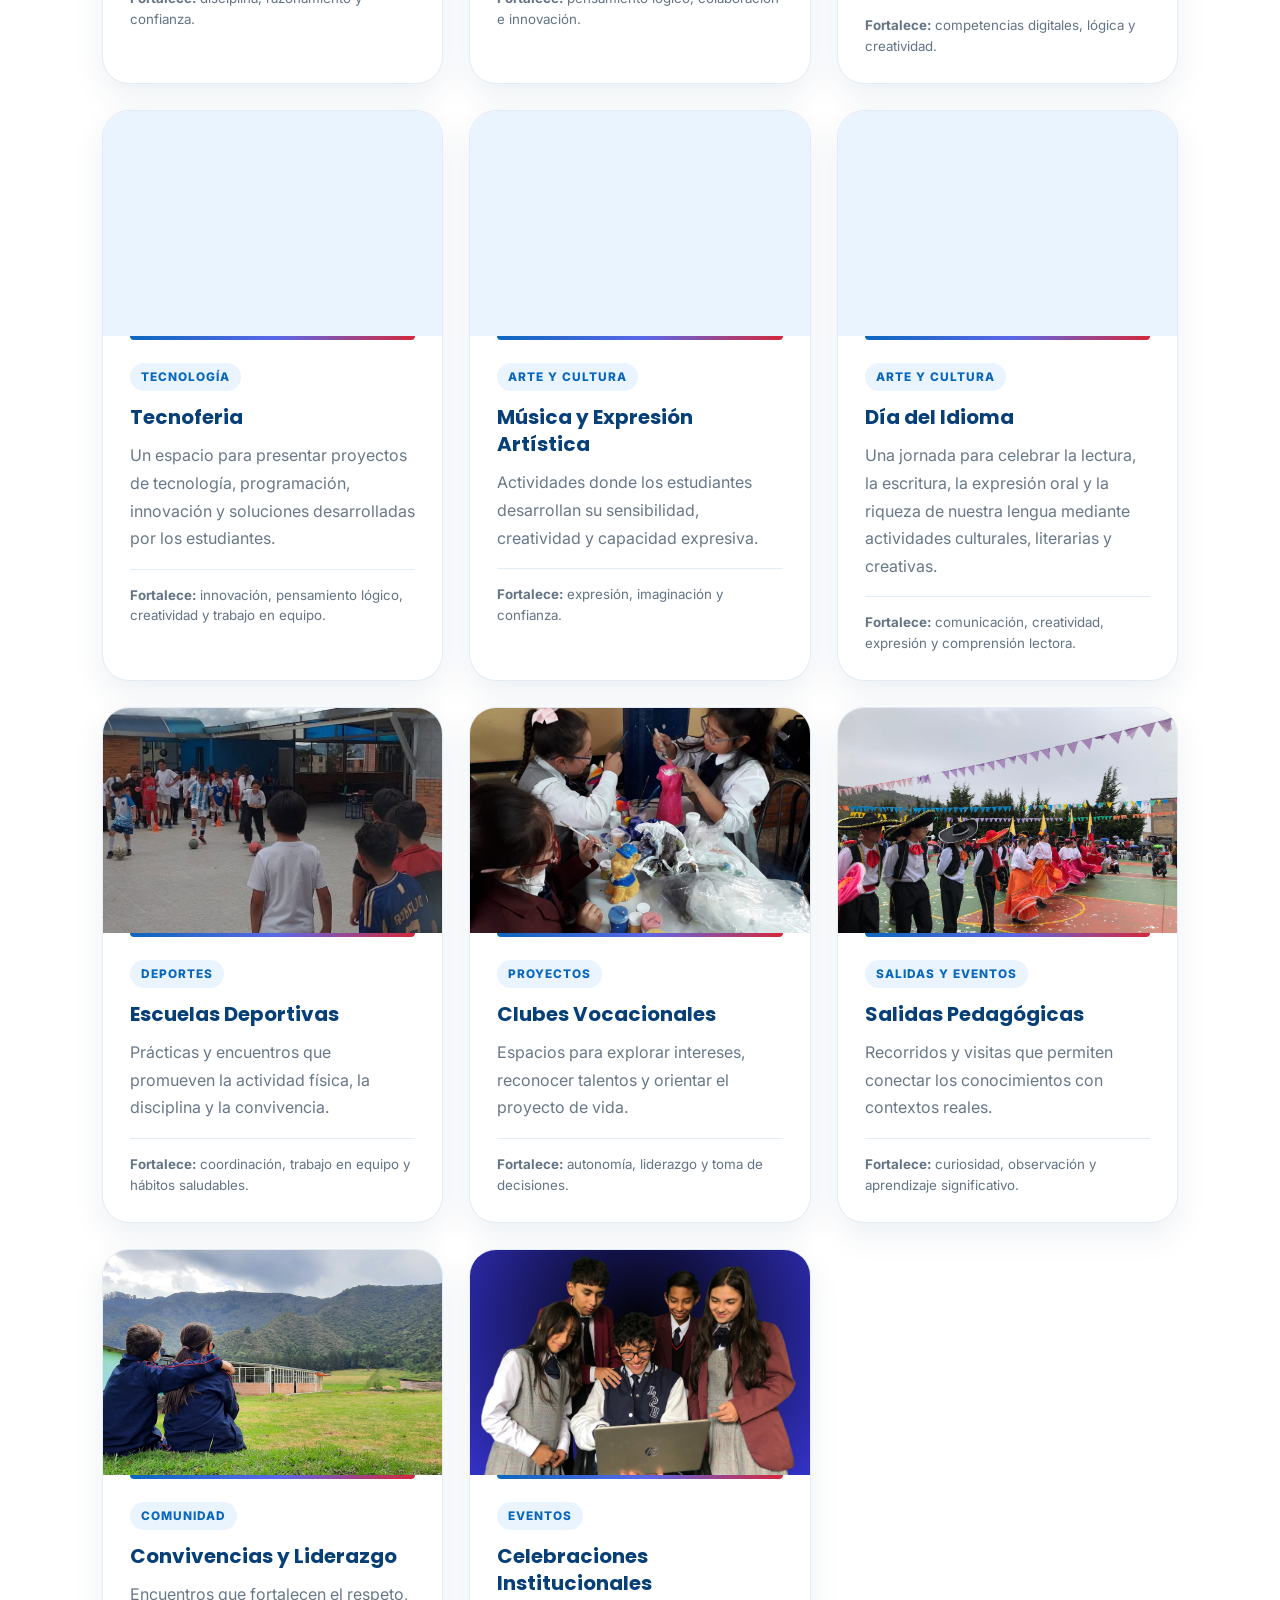
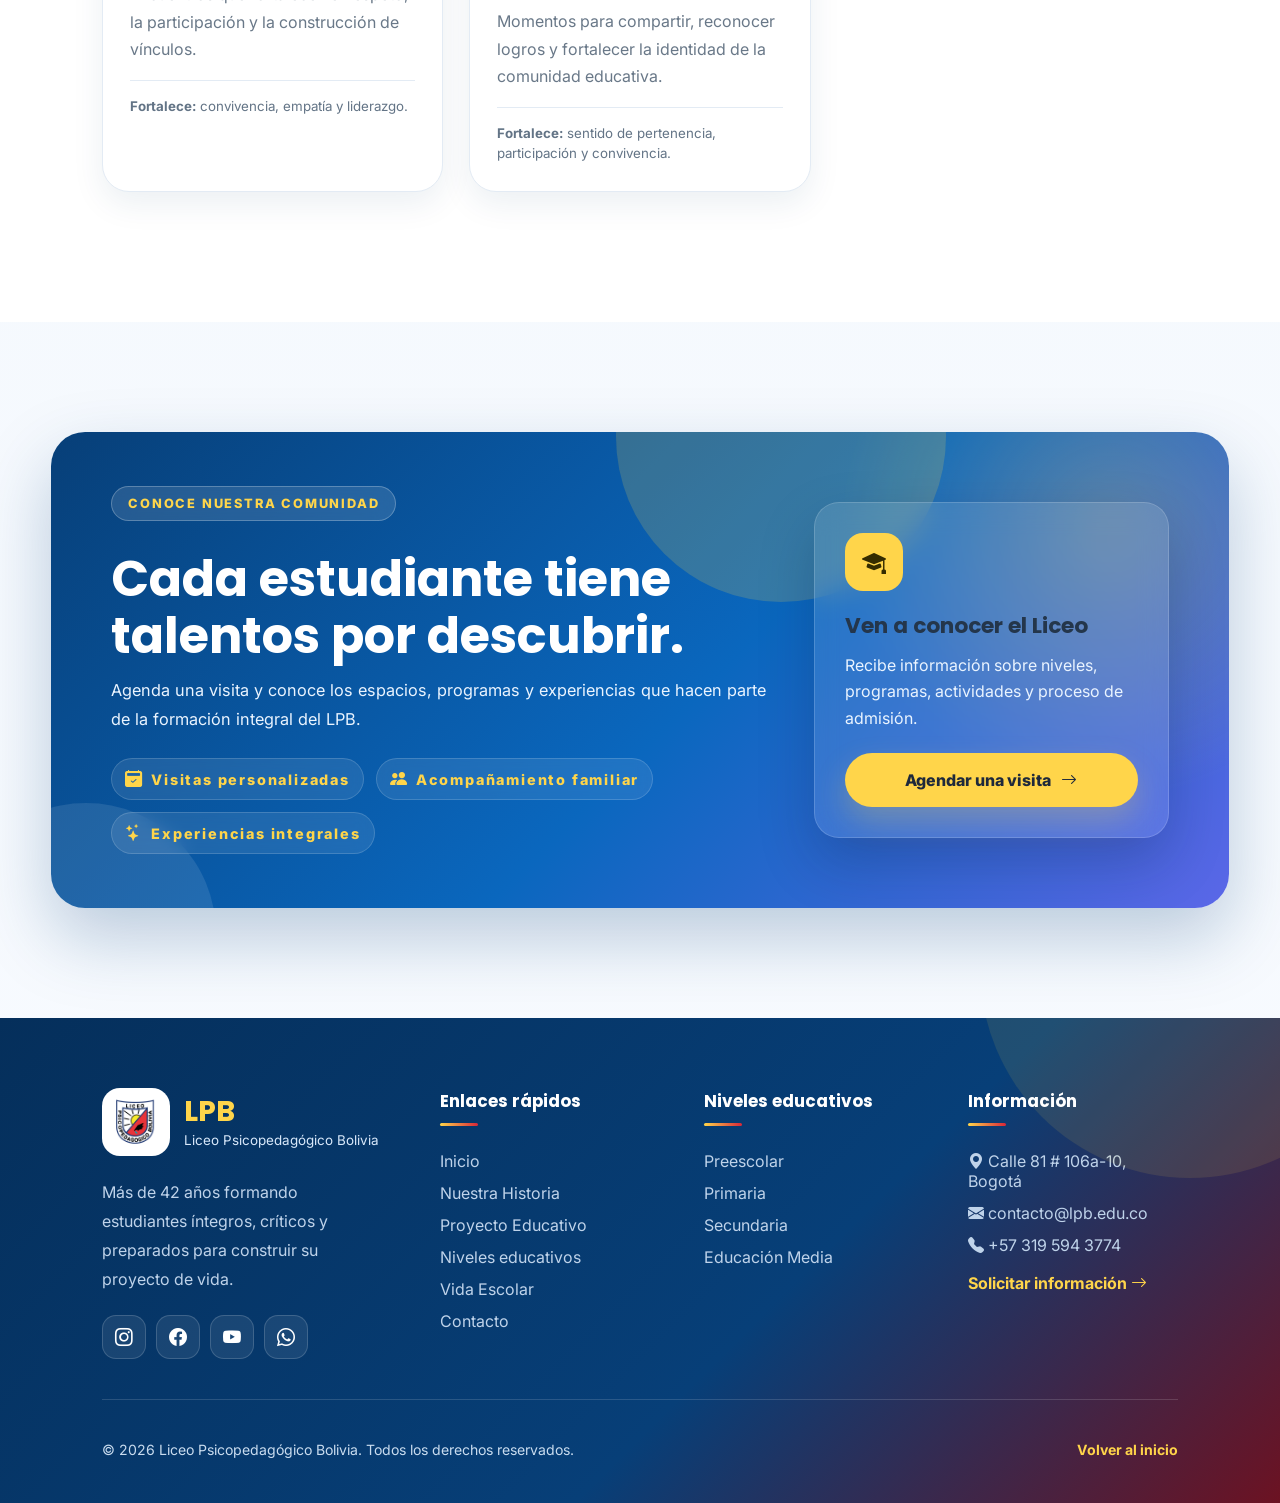
==== commit b6a1fc08: "Actualiza diseño, navegación, contacto y contenido del sitio LPB" ====
--- a/paginas/actividades.html
+++ b/paginas/actividades.html
@@ -249,6 +249,29 @@
           </div>
         </article>
 
+        <article class="activity-card" data-category="tecnologia proyectos academica">
+  <img loading="lazy"
+       decoding="async"
+       src="../img/tecnoferia.png"
+       alt="Estudiantes participando en la Tecnoferia del LPB">
+
+  <div class="activity-card-content">
+    <span>TECNOLOGÍA</span>
+
+    <h3>Tecnoferia</h3>
+
+    <p>
+      Un espacio para presentar proyectos de tecnología, programación,
+      innovación y soluciones desarrolladas por los estudiantes.
+    </p>
+
+    <small>
+      <strong>Fortalece:</strong>
+      innovación, pensamiento lógico, creatividad y trabajo en equipo.
+    </small>
+  </div>
+</article>
+
         <article class="activity-card" data-category="arte eventos">
           <img loading="lazy" decoding="async" src="../img/eventos.jpg" alt="Actividades artísticas y culturales">
           <div class="activity-card-content">
@@ -258,6 +281,30 @@
             <small><strong>Fortalece:</strong> expresión, imaginación y confianza.</small>
           </div>
         </article>
+
+<article class="activity-card" data-category="arte eventos academica">
+  <img loading="lazy"
+       decoding="async"
+       src="../img/dia_idioma.png"
+       alt="Celebración del Día del Idioma en el LPB">
+
+  <div class="activity-card-content">
+    <span>ARTE Y CULTURA</span>
+
+    <h3>Día del Idioma</h3>
+
+    <p>
+      Una jornada para celebrar la lectura, la escritura, la expresión oral
+      y la riqueza de nuestra lengua mediante actividades culturales,
+      literarias y creativas.
+    </p>
+
+    <small>
+      <strong>Fortalece:</strong>
+      comunicación, creatividad, expresión y comprensión lectora.
+    </small>
+  </div>
+</article>
 
         <article class="activity-card" data-category="deportes">
           <img loading="lazy" decoding="async" src="../img/deportes.jpg" alt="Actividades deportivas del colegio">
@@ -347,7 +394,7 @@
 
   </main>
 
-  <a class="whatsapp-float" href="https://wa.me/573000000000?text=Hola%2C%20quiero%20informaci%C3%B3n%20sobre%20las%20experiencias%20del%20LPB" target="_blank" rel="noopener" aria-label="Contactar por WhatsApp">
+  <a class="whatsapp-float" href="https://wa.me/573102539151?text=Hola%2C%20quiero%20informaci%C3%B3n%20sobre%20las%20experiencias%20del%20LPB" target="_blank" rel="noopener" aria-label="Contactar por WhatsApp">
     <span class="whatsapp-icon"><i class="bi bi-whatsapp"></i></span>
     <span class="whatsapp-text">
       <strong>¿Necesitas ayuda?</strong>
@@ -359,63 +406,152 @@
     <i class="bi bi-arrow-up"></i>
   </button>
 
-  <footer>
-    <div class="footer-content">
-      <div class="footer-brand">
-        <a href="../index.html#inicio" class="footer-logo" aria-label="Ir al inicio">
-          <img loading="lazy" decoding="async" src="../img/logo.png" alt="Logo del Liceo Psicopedagógico Bolivia">
-          <div>
-            <h2>LPB</h2>
-            <span>Liceo Psicopedagógico Bolivia</span>
-          </div>
-        </a>
-
-        <p>
-          Más de 40 años formando estudiantes íntegros, críticos y preparados
-          para construir su proyecto de vida.
-        </p>
-
-        <div class="footer-socials" aria-label="Redes sociales">
-          <a class="facebook" href="#" aria-label="Facebook"><i class="bi bi-facebook"></i></a>
-          <a class="instagram" href="#" aria-label="Instagram"><i class="bi bi-instagram"></i></a>
-          <a class="youtube" href="#" aria-label="YouTube"><i class="bi bi-youtube"></i></a>
-          <a class="whatsapp" href="https://wa.me/573000000000" target="_blank" rel="noopener" aria-label="WhatsApp"><i class="bi bi-whatsapp"></i></a>
+  <footer class="footer">
+
+        <div class="footer-container">
+
+            <div class="footer-brand">
+
+                <a href="../index.html" class="footer-logo">
+
+                    <img src="../img/logo.png"
+                        alt="Logo del Liceo Psicopedagógico Bolivia">
+
+                    <div>
+
+                        <h2>LPB</h2>
+
+                        <span>Liceo Psicopedagógico Bolivia</span>
+
+                    </div>
+
+                </a>
+
+                <p>
+                    Más de 42 años formando estudiantes íntegros,
+                    críticos y preparados para construir su proyecto de vida.
+                </p>
+
+                <div class="footer-socials">
+
+    <a class="instagram"
+       href="https://www.instagram.com/liceopsicopedagogicobolivia/"
+       target="_blank"
+       rel="noopener"
+       aria-label="Instagram del LPB">
+        <i class="bi bi-instagram"></i>
+    </a>
+
+    <a class="facebook"
+       href="https://www.facebook.com/PsicopedagogicoBolivia/"
+       target="_blank"
+       rel="noopener"
+       aria-label="Facebook del LPB">
+        <i class="bi bi-facebook"></i>
+    </a>
+
+    <a class="youtube"
+       href="https://www.youtube.com/@LiceoPsicopedagogicoBoliviaE"
+       target="_blank"
+       rel="noopener"
+       aria-label="YouTube del LPB">
+        <i class="bi bi-youtube"></i>
+    </a>
+
+                    <a href="https://wa.me/573102539151"
+                        class="whatsapp"
+                        target="_blank"
+                        rel="noopener"
+                        aria-label="WhatsApp">
+
+                        <i class="bi bi-whatsapp"></i>
+
+                    </a>
+
+                </div>
+
+            </div>
+
+            <div class="footer-column">
+
+                <h3>Enlaces rápidos</h3>
+
+                <a href="../index.html">Inicio</a>
+
+                <a href="historia.html">Nuestra Historia</a>
+
+                <a href="pei.html">Proyecto Educativo</a>
+
+                <a href="../index.html#niveles">Niveles educativos</a>
+
+                <a href="../index.html#vida">Vida Escolar</a>
+
+                <a href="../index.html#contacto">Contacto</a>
+
+            </div>
+
+            <div class="footer-column">
+
+                <h3>Niveles educativos</h3>
+
+                <a href="preescolar.html">Preescolar</a>
+
+                <a href="primaria.html">Primaria</a>
+
+                <a href="secundaria.html">Secundaria</a>
+
+                <a href="media.html">Educación Media</a>
+
+            </div>
+
+            <div class="footer-column footer-contact">
+
+                <h3>Información</h3>
+
+<a href="https://maps.app.goo.gl/JzAwRZgHfxtG99US8"
+   target="_blank"
+   rel="noopener">
+    <i class="bi bi-geo-alt-fill"></i>
+    Calle 81 # 106a-10, Bogotá
+</a>
+
+<a href="mailto:contacto@lpb.edu.co?subject=Consulta%20desde%20la%20p%C3%A1gina%20web%20del%20LPB">
+    <i class="bi bi-envelope-fill"></i>
+    contacto@lpb.edu.co
+</a>
+
+<a href="tel:+573195943774">
+    <i class="bi bi-telephone-fill"></i>
+    +57 319 594 3774
+</a>
+
+                <a href="../index.html#contacto"
+                    class="footer-contact-link">
+
+                    Solicitar información
+
+                    <i class="bi bi-arrow-right"></i>
+
+                </a>
+
+            </div>
+
         </div>
-      </div>
-
-      <div class="footer-column">
-        <h3>Enlaces rápidos</h3>
-        <a href="../index.html#inicio">Inicio</a>
-        <a href="../index.html#nosotros">Nosotros</a>
-        <a href="../index.html#niveles">Niveles educativos</a>
-        <a href="../index.html#vida">Vida Escolar</a>
-        <a href="actividades.html">Experiencias LPB</a>
-        <a href="../index.html#contacto">Contacto</a>
-      </div>
-
-      <div class="footer-column">
-        <h3>Experiencias</h3>
-        <a href="#experiencias">Inglés intensivo</a>
-        <a href="#experiencias">Robótica</a>
-        <a href="#experiencias">Informática y programación</a>
-        <a href="#experiencias">Pensamiento crítico</a>
-        <a href="#experiencias">Lectores competentes</a>
-      </div>
-
-      <div class="footer-column footer-contact">
-        <h3>Información</h3>
-        <p><i class="bi bi-geo-alt-fill"></i><span>Bogotá, Colombia</span></p>
-        <p><i class="bi bi-envelope-fill"></i><span>info@lpb.edu.co</span></p>
-        <p><i class="bi bi-telephone-fill"></i><span>(601) 000 0000</span></p>
-        <a href="../index.html#contacto" class="footer-contact-link">Solicitar información <i class="bi bi-arrow-right"></i></a>
-      </div>
-    </div>
-
-    <div class="footer-copy">
-      <span>© 2026 Liceo Psicopedagógico Bolivia. Todos los derechos reservados.</span>
-      <a href="#">Volver al inicio</a>
-    </div>
-  </footer>
+
+        <div class="footer-copy">
+
+            <span>
+                © 2026 Liceo Psicopedagógico Bolivia.
+                Todos los derechos reservados.
+            </span>
+
+            <a href="#">
+                Volver al inicio
+            </a>
+
+        </div>
+
+    </footer>
 
   <script src="../script.js"></script>
   <script>
--- a/estilos.css
+++ b/estilos.css
@@ -295,14 +295,88 @@
 ==================================================*/
 
 .hero{
-    min-height:calc(100vh - 0px);
-    padding:150px 8% 160px;
+    position:relative;
+    min-height:930px;
+    padding:0;
     display:flex;
     align-items:center;
+    overflow:hidden;
+    background:#042449;
+}
+
+/* =========================
+   CARRUSEL HERO
+========================= */
+
+.hero-slides{
+    position:absolute;
+    inset:0;
+    width:100%;
+    height:100%;
+}
+
+.hero-slide{
+    position:absolute;
+    inset:0;
+
+    display:flex;
+    align-items:center;
+
+    padding:210px 8% 230px;
+
+    background-position:center;
+    background-size:cover;
+    background-repeat:no-repeat;
+
+    opacity:0;
+    visibility:hidden;
+
+    transform:scale(1.02);
+
+    transition:
+        opacity .8s ease,
+        visibility .8s ease,
+        transform 1.2s ease;
+}
+
+.hero-slide.active{
+    opacity:1;
+    visibility:visible;
+
+    transform:scale(1);
+}
+
+.hero-slide:nth-child(1){
     background:
-        linear-gradient(90deg,rgba(4,36,73,.94) 0%,rgba(4,36,73,.78) 50%,rgba(90,17,34,.52) 100%),
+        linear-gradient(
+            90deg,
+            rgba(4,36,73,.94) 0%,
+            rgba(4,36,73,.78) 50%,
+            rgba(90,17,34,.52) 100%
+        ),
         url("img/hero.jpg") center/cover no-repeat;
-    overflow:hidden;
+}
+
+.hero-slide:nth-child(2){
+    background:
+        linear-gradient(
+            90deg,
+            rgba(4,36,73,.94) 0%,
+            rgba(4,36,73,.76) 50%,
+            rgba(90,17,34,.48) 100%
+        ),
+        url("img/experiencias.jpg") center/cover no-repeat;
+}
+
+.hero-slide:nth-child(3){
+    background:
+        linear-gradient(
+            90deg,
+            rgba(4,36,73,.94) 0%,
+            rgba(4,36,73,.76) 50%,
+            rgba(90,17,34,.48) 100%
+        ),
+        url("img/innovacion.png") center/cover no-repeat;
 }
 
 .hero::before{
@@ -366,18 +440,22 @@
 }
 
 .hero h1{
-    font-size:clamp(3rem,6vw,5.35rem);
-    line-height:1.03;
-    margin-bottom:25px;
-    text-wrap:balance;
+    max-width:720px;
+    margin-bottom:24px;
+    font-size:clamp(3.2rem,5vw,5.4rem);
+    line-height:.98;
+    font-weight:800;
+    letter-spacing:-2px;
+    text-transform:uppercase;
+    color:var(--white);
 }
 
 .hero-content > p{
-    max-width:650px;
-    color:#EAF3FD;
+    max-width:690px;
+    margin-bottom:30px;
     font-size:1.08rem;
-    line-height:1.85;
-    margin-bottom:34px;
+    line-height:1.75;
+    color:rgba(255,255,255,.92);
 }
 
 .hero-buttons{
@@ -539,13 +617,110 @@
     animation:bounce 2s infinite;
 }
 
+/* =========================
+   CONTROLES HERO
+========================= */
+
+.hero-arrow{
+    position:absolute;
+    z-index:15;
+
+    top:50%;
+
+    width:48px;
+    height:48px;
+
+    display:grid;
+    place-items:center;
+
+    border:none;
+    border-radius:50%;
+
+    color:#fff;
+
+    background:rgba(255,255,255,.13);
+    border:1px solid rgba(255,255,255,.22);
+
+    backdrop-filter:blur(10px);
+
+    cursor:pointer;
+
+    transform:translateY(-50%);
+
+    transition:
+        background .3s ease,
+        transform .3s ease;
+}
+
+.hero-arrow:hover{
+    background:rgba(255,255,255,.26);
+
+    transform:
+        translateY(-50%)
+        scale(1.08);
+}
+
+.hero-arrow i{
+    font-size:1.35rem;
+}
+
+.hero-prev{
+    left:24px;
+}
+
+.hero-next{
+    right:24px;
+}
+
+
+.hero-dots{
+    position:absolute;
+    z-index:16;
+
+    left:50%;
+    bottom:72px;
+
+    transform:translateX(-50%);
+
+    display:flex;
+    align-items:center;
+    gap:10px;
+}
+
+.hero-dot{
+    width:10px;
+    height:10px;
+
+    padding:0;
+
+    border:none;
+    border-radius:50%;
+
+    background:rgba(255,255,255,.45);
+
+    cursor:pointer;
+
+    transition:
+        width .3s ease,
+        background .3s ease,
+        border-radius .3s ease;
+}
+
+.hero-dot.active{
+    width:30px;
+
+    border-radius:999px;
+
+    background:var(--secondary);
+}
+
 /*==================================================
 ESTADÍSTICAS
 ==================================================*/
 
 .hero-info{
     width:min(1240px,92%);
-    margin:-78px auto 0;
+    margin:-35px auto 0;
     position:relative;
     z-index:20;
     display:grid;
@@ -1015,6 +1190,12 @@
     border:1px solid rgba(10,103,190,.08);
 }
 
+/* Colores individuales de las actividades */
+
+.life-list div:nth-child(1){
+    border-left:5px solid #1677FF;
+}
+
 .life-list div:nth-child(2){
     border-left:5px solid var(--secondary);
 }
@@ -1025,6 +1206,22 @@
 
 .life-list div:nth-child(4){
     border-left:5px solid var(--green);
+}
+
+.life-list div:nth-child(5){
+    border-left:5px solid #7C4DFF;
+}
+
+.life-list div:nth-child(6){
+    border-left:5px solid #FF7A1A;
+}
+
+.life-list div:nth-child(7){
+    border-left:5px solid #00A7C7;
+}
+
+.life-list div:nth-child(8){
+    border-left:5px solid #E83E8C;
 }
 
 .life-list i{
@@ -1399,6 +1596,20 @@
 .contact-form button{
     border:none;
     cursor:pointer;
+}
+
+.contact-info a {
+    color: #ffffff;
+    text-decoration: none;
+    transition: 0.3s ease;
+}
+
+.contact-info a:visited {
+    color: #ffffff;
+}
+
+.contact-info a:hover {
+    color: #ffd43b;
 }
 
 /*==================================================
@@ -12122,4 +12333,1391 @@
         #233773,
         #FFED00
     );
+}
+
+/* =====================================================
+   EDUCACIÓN MEDIA
+   Color principal: verde oscuro
+===================================================== */
+
+:root{
+    --media-green:#237A4B;
+    --media-green-dark:#165C38;
+    --media-green-soft:#EAF6EF;
+}
+
+
+/* =========================
+   HERO
+========================= */
+
+.media-hero{
+    position:relative;
+    min-height:620px;
+
+    display:flex;
+    align-items:center;
+
+    padding:110px 8% 90px;
+
+    background:
+        linear-gradient(
+            90deg,
+            rgba(20,38,82,.97) 0%,
+            rgba(35,55,115,.90) 38%,
+            rgba(35,55,115,.62) 67%,
+            rgba(22,92,56,.10) 100%
+        ),
+        url("img/educacion-media.jpeg") center 42% / cover no-repeat;
+
+    overflow:hidden;
+}
+
+.media-hero-content{
+    position:relative;
+    z-index:2;
+    max-width:760px;
+}
+
+.media-tag{
+    display:inline-flex;
+    align-items:center;
+    gap:12px;
+
+    margin-bottom:24px;
+    padding:10px 18px;
+
+    border-radius:999px;
+
+    color:#fff;
+    background:rgba(35,55,115,.78);
+    border:1px solid rgba(255,255,255,.25);
+
+    font-size:.78rem;
+    font-weight:800;
+    letter-spacing:1.4px;
+
+    backdrop-filter:blur(8px);
+}
+
+.media-tag::before{
+    content:"";
+
+    width:8px;
+    height:8px;
+
+    flex-shrink:0;
+
+    position:relative;
+    top:0px;
+
+    border-radius:50%;
+
+    background:#4DB978;
+
+    box-shadow:
+        0 0 0 4px rgba(77,185,120,.14),
+        0 0 10px rgba(77,185,120,.55);
+}
+
+.media-hero h1{
+    max-width:740px;
+
+    margin:0 0 24px;
+
+    color:#fff;
+
+    font-size:clamp(2.7rem,4.4vw,4.5rem);
+    line-height:1.04;
+    letter-spacing:-2px;
+}
+
+.media-hero p{
+    max-width:650px;
+    margin-bottom:34px;
+
+    color:rgba(255,255,255,.9);
+
+    font-size:1.08rem;
+    line-height:1.8;
+}
+
+.media-hero-buttons{
+    display:flex;
+    flex-wrap:wrap;
+    gap:14px;
+}
+
+
+/* =========================
+   INTRO
+========================= */
+
+.media-intro{
+    max-width:1250px;
+    margin:auto;
+    padding:110px 6%;
+
+    display:grid;
+    grid-template-columns:1fr 1fr;
+    align-items:center;
+    gap:80px;
+
+    background:
+        radial-gradient(
+            circle at 95% 15%,
+            rgba(35,122,75,.05),
+            transparent 28%
+        );
+}
+
+.media-intro-text h2{
+    margin:14px 0 24px;
+
+    font-size:clamp(2rem,3.4vw,3.3rem);
+    line-height:1.12;
+}
+
+.media-intro-text p{
+    margin-bottom:18px;
+
+    color:#5e6673;
+    line-height:1.85;
+}
+
+.media-intro-image{
+    position:relative;
+}
+
+.media-intro-image img{
+    width:100%;
+    height:540px;
+
+    object-fit:cover;
+
+    border-radius:30px;
+
+    box-shadow:0 30px 70px rgba(26,44,78,.15);
+}
+
+.media-image-detail{
+    position:absolute;
+
+    left:30px;
+    right:30px;
+    bottom:30px;
+
+    display:flex;
+    align-items:center;
+    gap:16px;
+
+    padding:20px 22px;
+
+    border-radius:18px;
+
+    background:rgba(255,255,255,.93);
+
+    box-shadow:0 18px 40px rgba(0,0,0,.12);
+
+    backdrop-filter:blur(10px);
+}
+
+.media-image-detail i{
+    width:48px;
+    height:48px;
+
+    display:grid;
+    place-items:center;
+
+    flex:0 0 48px;
+
+    border-radius:14px;
+
+    color:#fff;
+    background:var(--media-green);
+
+    font-size:1.25rem;
+}
+
+.media-image-detail strong,
+.media-image-detail span{
+    display:block;
+}
+
+.media-image-detail strong{
+    margin-bottom:3px;
+    color:var(--media-green-dark);
+}
+
+.media-image-detail span{
+    color:#6c7480;
+    font-size:.9rem;
+}
+
+
+/* =========================
+   ENCABEZADOS
+========================= */
+
+.media-section-heading{
+    max-width:780px;
+    margin:0 auto 60px;
+    text-align:center;
+}
+
+.media-section-heading h2{
+    margin:14px 0 20px;
+
+    font-size:clamp(2rem,3.4vw,3.2rem);
+    line-height:1.15;
+}
+
+.media-section-heading p{
+    color:#67707c;
+    line-height:1.8;
+}
+
+
+/* =========================
+   PROPUESTA
+========================= */
+
+.media-proposal{
+    padding:85px 6%;
+
+    background:
+        linear-gradient(
+            180deg,
+            #F7F9FB 0%,
+            #F2F6F4 50%,
+            #F7F9FB 100%
+        );
+}
+
+.media-proposal-grid{
+    max-width:1250px;
+    margin:auto;
+
+    display:grid;
+    grid-template-columns:repeat(3,1fr);
+    gap:24px;
+}
+
+.media-card{
+    position:relative;
+    overflow:hidden;
+
+    padding:34px;
+
+    border-radius:24px;
+
+    background:#fff;
+    border:1px solid rgba(26,55,94,.07);
+
+    box-shadow:0 15px 38px rgba(32,47,78,.06);
+
+    transition:
+        transform .3s ease,
+        box-shadow .3s ease,
+        border-color .3s ease;
+}
+
+.media-card::before{
+    content:"";
+
+    position:absolute;
+    top:0;
+    left:0;
+
+    width:100%;
+    height:4px;
+
+    background:var(--media-green);
+
+    transform:scaleX(0);
+    transform-origin:left;
+
+    transition:transform .35s ease;
+}
+
+.media-card:hover{
+    transform:translateY(-8px);
+
+    border-color:rgba(35,122,75,.15);
+
+    box-shadow:0 22px 50px rgba(35,80,60,.12);
+}
+
+.media-card:hover::before{
+    transform:scaleX(1);
+}
+
+.media-card-icon{
+    width:58px;
+    height:58px;
+
+    display:grid;
+    place-items:center;
+
+    margin-bottom:24px;
+
+    border-radius:17px;
+
+    background:var(--media-green-soft);
+    color:var(--media-green);
+
+    font-size:1.45rem;
+
+    transition:
+        transform .3s ease,
+        background .3s ease,
+        color .3s ease;
+}
+
+.media-card:hover .media-card-icon{
+    transform:translateY(-3px) scale(1.07);
+}
+
+/* Algunos acentos secundarios para no saturar de verde */
+
+/* Colores individuales para cada tarjeta */
+
+/* 1 - Fortalecimiento académico | Verde Media */
+.media-card:nth-child(1) .media-card-icon{
+    background:#EAF6EF;
+    color:#237A4B;
+}
+
+.media-card:nth-child(1)::before{
+    background:#237A4B;
+}
+
+
+/* 2 - Pensamiento crítico | Azul LPB */
+.media-card:nth-child(2) .media-card-icon{
+    background:#EEF1FA;
+    color:#233773;
+}
+
+.media-card:nth-child(2)::before{
+    background:#233773;
+}
+
+
+/* 3 - Inglés | Amarillo LPB */
+.media-card:nth-child(3) .media-card-icon{
+    background:#FFF9D6;
+    color:#B78700;
+}
+
+.media-card:nth-child(3)::before{
+    background:#FFCB20;
+}
+
+
+/* 4 - Tecnología | Rojo institucional */
+.media-card:nth-child(4) .media-card-icon{
+    background:#FBEAEC;
+    color:#9F1D2D;
+}
+
+.media-card:nth-child(4)::before{
+    background:#9F1D2D;
+}
+
+/* 5 - Investigación | Azul claro */
+.media-card:nth-child(5) .media-card-icon{
+    background:#E8F4FA;
+    color:#24749A;
+}
+
+.media-card:nth-child(5)::before{
+    background:#24749A;
+}
+
+
+/* 6 - Autonomía y liderazgo | Naranja */
+.media-card:nth-child(6) .media-card-icon{
+    background:#FFF0E3;
+    color:#C56722;
+}
+
+.media-card:nth-child(6)::before{
+    background:#C56722;
+}
+
+.media-card h3{
+    margin-bottom:12px;
+
+    color:#243047;
+    font-size:1.25rem;
+}
+
+.media-card p{
+    margin:0;
+
+    color:#68717d;
+    line-height:1.75;
+}
+
+
+/* =========================
+   SABER 11
+========================= */
+
+.media-saber{
+    max-width:1250px;
+    margin:auto;
+    padding:110px 6%;
+
+    display:grid;
+    grid-template-columns:1.25fr .75fr;
+    align-items:center;
+    gap:70px;
+}
+
+.media-section-label{
+    display:inline-block;
+
+    margin-bottom:18px;
+
+    color:var(--media-green);
+
+    font-size:.8rem;
+    font-weight:800;
+    letter-spacing:1.6px;
+}
+
+.media-saber-content h2{
+    margin-bottom:22px;
+
+    font-size:clamp(2rem,3.4vw,3.25rem);
+    line-height:1.12;
+}
+
+.media-saber-content > p{
+    margin-bottom:26px;
+
+    color:#626c78;
+    line-height:1.85;
+}
+
+.media-saber-list{
+    display:grid;
+    gap:13px;
+}
+
+.media-saber-list div{
+    display:flex;
+    align-items:flex-start;
+    gap:12px;
+
+    padding:10px 12px;
+    margin-left:-12px;
+
+    border-radius:13px;
+
+    transition:
+        transform .25s ease,
+        background .25s ease;
+}
+
+.media-saber-list div:hover{
+    transform:translateX(6px);
+    background:#F2F7F4;
+}
+
+.media-saber-list i{
+    margin-top:2px;
+
+    color:var(--media-green);
+
+    font-size:1.1rem;
+}
+
+.media-saber-card{
+    position:relative;
+    overflow:hidden;
+
+    padding:38px;
+
+    border-radius:30px;
+
+    color:#fff;
+
+    background:
+        linear-gradient(
+            145deg,
+            #172650,
+            #233773 65%,
+            #3156A3
+        );
+
+    box-shadow:0 28px 65px rgba(35,55,115,.20);
+}
+
+.media-saber-card::after{
+    content:"";
+
+    position:absolute;
+    right:-70px;
+    bottom:-90px;
+
+    width:210px;
+    height:210px;
+
+    border-radius:50%;
+
+    background:rgba(255,237,0,.12);
+}
+
+.media-saber-icon{
+    width:62px;
+    height:62px;
+
+    display:grid;
+    place-items:center;
+
+    margin-bottom:24px;
+
+    border-radius:18px;
+
+    color:#233773;
+    background:#FFED00;
+
+    font-size:1.6rem;
+}
+
+.media-saber-card > span{
+    display:block;
+
+    margin-bottom:10px;
+
+    color:#CFEAD9;
+
+    font-size:.78rem;
+    font-weight:800;
+    letter-spacing:1.4px;
+}
+
+.media-saber-card h3{
+    position:relative;
+    z-index:2;
+
+    margin-bottom:14px;
+
+    font-size:1.6rem;
+    line-height:1.3;
+}
+
+.media-saber-card p{
+    position:relative;
+    z-index:2;
+
+    margin:0;
+
+    color:rgba(255,255,255,.84);
+    line-height:1.75;
+}
+
+
+/* =========================
+   VOCACIÓN Y PROYECTO DE VIDA
+========================= */
+
+.media-vocation{
+    padding:110px 6%;
+
+    display:grid;
+    grid-template-columns:.9fr 1.1fr;
+    align-items:center;
+    gap:80px;
+
+    background:#F5F8F6;
+}
+
+.media-vocation-image img{
+    width:100%;
+    height:650px;
+
+    object-fit:cover;
+
+    border-radius:30px;
+
+    box-shadow:0 30px 70px rgba(26,44,78,.13);
+}
+
+.media-vocation-content h2{
+    margin:14px 0 22px;
+
+    font-size:clamp(2rem,3.3vw,3.2rem);
+    line-height:1.12;
+}
+
+.media-vocation-content > p{
+    margin-bottom:28px;
+
+    color:#626c78;
+    line-height:1.8;
+}
+
+.media-vocation-grid{
+    display:grid;
+    grid-template-columns:repeat(2,1fr);
+    gap:20px;
+}
+
+.media-experiences-grid article:nth-child(4) i{
+    background:#FBEAEC;
+    color:#9F1D2D;
+}
+
+.media-vocation-grid > div{
+    padding:20px;
+
+    border-radius:18px;
+
+    background:#fff;
+    border:1px solid #E3E9E5;
+
+    transition:
+        transform .28s ease,
+        box-shadow .28s ease,
+        border-color .28s ease;
+}
+
+.media-vocation-grid > div:hover{
+    transform:translateY(-5px);
+
+    border-color:rgba(35,122,75,.18);
+
+    box-shadow:0 16px 35px rgba(35,80,60,.09);
+}
+
+.media-vocation-grid i{
+    display:inline-grid;
+    place-items:center;
+
+    width:42px;
+    height:42px;
+
+    margin-bottom:12px;
+
+    border-radius:12px;
+
+    color:var(--media-green);
+    background:var(--media-green-soft);
+}
+
+.media-vocation-grid > div:nth-child(2) i,
+.media-vocation-grid > div:nth-child(4) i{
+    color:#233773;
+    background:#EEF1FA;
+}
+
+.media-vocation-grid h3{
+    margin-bottom:7px;
+
+    font-size:1rem;
+    color:#243047;
+}
+
+.media-vocation-grid p{
+    margin:0;
+
+    color:#68717d;
+    line-height:1.6;
+    font-size:.9rem;
+}
+
+
+/* =========================
+   EXPERIENCIAS
+========================= */
+
+.media-experiences{
+    padding:110px 6%;
+}
+
+.media-experiences-grid{
+    max-width:1150px;
+    margin:auto;
+
+    display:grid;
+    grid-template-columns:repeat(4,1fr);
+    gap:20px;
+}
+
+.media-experiences-grid article{
+    padding:30px 25px;
+
+    border-radius:22px;
+
+    background:#fff;
+    border:1px solid #E4E9EF;
+
+    box-shadow:0 12px 30px rgba(32,47,78,.05);
+
+    transition:
+        transform .28s ease,
+        box-shadow .28s ease;
+}
+
+.media-experiences-grid article:hover{
+    transform:translateY(-7px);
+
+    box-shadow:0 22px 45px rgba(32,47,78,.1);
+}
+
+.media-experiences-grid i{
+    width:50px;
+    height:50px;
+
+    display:grid;
+    place-items:center;
+
+    margin-bottom:20px;
+
+    border-radius:15px;
+
+    color:var(--media-green);
+    background:var(--media-green-soft);
+
+    font-size:1.3rem;
+}
+
+.media-experiences-grid article:nth-child(2) i{
+    color:#233773;
+    background:#EEF1FA;
+}
+
+.media-experiences-grid article:nth-child(3) i{
+    color:#B78700;
+    background:#FFFBD1;
+}
+
+.media-experiences-grid h3{
+    margin-bottom:9px;
+
+    font-size:1.08rem;
+    color:#243047;
+}
+
+.media-experiences-grid p{
+    margin:0;
+
+    color:#68717d;
+    line-height:1.65;
+    font-size:.92rem;
+}
+
+.media-experiences-action{
+    margin-top:34px;
+    text-align:center;
+}
+
+
+/* =========================
+   TU PRÓXIMO PASO
+========================= */
+
+.media-next{
+    padding:85px 6%;
+
+    background:
+        linear-gradient(
+            180deg,
+            #F7F9FC 0%,
+            #F1F4F8 100%
+        );
+}
+
+.media-next-grid{
+    max-width:1150px;
+    margin:auto;
+
+    display:grid;
+    grid-template-columns:repeat(3,1fr);
+    align-items:start;
+    gap:24px;
+}
+
+.media-next-card{
+    position:relative;
+
+    min-height:390px;
+
+    padding:30px;
+
+    border-radius:26px;
+
+    background:#fff;
+    border:1px solid #E0E7E2;
+
+    box-shadow:0 18px 42px rgba(33,72,52,.07);
+
+    transition:
+        transform .3s ease,
+        box-shadow .3s ease;
+}
+
+.media-next-card:hover{
+    transform:translateY(-8px);
+
+    box-shadow:0 28px 55px rgba(33,72,52,.13);
+}
+
+/* Escalonado, distinto a Secundaria */
+
+.media-next-11{
+    margin-top:28px;
+}
+
+.media-next-future{
+    margin-top:56px;
+
+    color:#fff;
+
+    background:
+        linear-gradient(
+            145deg,
+            #172650,
+            #233773
+        );
+
+    border-color:transparent;
+}
+
+.media-next-grade{
+    display:inline-block;
+
+    margin-bottom:22px;
+
+    color:var(--media-green);
+
+    font-size:.82rem;
+    font-weight:900;
+    letter-spacing:1.3px;
+}
+
+.media-next-future .media-next-grade{
+    color:#CDE9D7;
+}
+
+.media-next-icon{
+    width:58px;
+    height:58px;
+
+    display:grid;
+    place-items:center;
+
+    margin-bottom:22px;
+
+    border-radius:17px;
+
+    color:#fff;
+    background:var(--media-green);
+
+    font-size:1.4rem;
+}
+
+.media-next-11 .media-next-icon{
+    color:#233773;
+    background:#FFED00;
+}
+
+.media-next-future .media-next-icon{
+    color:#233773;
+    background:#FFED00;
+}
+
+.media-next-step{
+    display:block;
+
+    margin-bottom:10px;
+
+    color:#7E8995;
+
+    font-size:.74rem;
+    font-weight:900;
+    letter-spacing:1.5px;
+}
+
+.media-next-future .media-next-step{
+    color:#BFE0CB;
+}
+
+.media-next-card h3{
+    margin-bottom:14px;
+
+    color:#243047;
+
+    font-size:1.35rem;
+    line-height:1.35;
+}
+
+.media-next-card p{
+    margin:0;
+
+    color:#68717d;
+    line-height:1.7;
+}
+
+.media-next-future h3{
+    color:#fff;
+}
+
+.media-next-future p{
+    color:rgba(255,255,255,.82);
+}
+
+
+/* =========================
+   CTA FINAL
+========================= */
+
+.media-cta{
+    max-width:1250px;
+    margin:0 auto;
+
+    padding:65px 6%;
+
+    display:flex;
+    justify-content:space-between;
+    align-items:center;
+
+    gap:60px;
+}
+
+.media-cta > div:first-child{
+    max-width:720px;
+}
+
+.media-cta .section-tag{
+    color:var(--media-green);
+    background:var(--media-green-soft);
+
+    border:1px solid rgba(35,122,75,.1);
+}
+
+.media-cta h2{
+    margin:14px 0 16px;
+
+    color:#243047;
+
+    font-size:clamp(2rem,3vw,3rem);
+    line-height:1.12;
+}
+
+.media-cta p{
+    max-width:650px;
+
+    color:#68717d;
+    line-height:1.75;
+}
+
+.media-cta-buttons{
+    display:flex;
+    flex-direction:column;
+
+    min-width:225px;
+    gap:12px;
+}
+
+.media-home-button{
+    display:flex;
+    align-items:center;
+    justify-content:center;
+
+    min-height:50px;
+    padding:12px 20px;
+
+    border-radius:999px;
+
+    color:#233773;
+    background:#fff;
+    border:1px solid #d6dce5;
+
+    text-decoration:none;
+    font-weight:700;
+
+    transition:
+        transform .25s ease,
+        background .25s ease,
+        border-color .25s ease,
+        box-shadow .25s ease;
+}
+
+.media-home-button:hover{
+    transform:translateY(-3px);
+
+    background:#EEF1FA;
+    border-color:rgba(35,55,115,.18);
+
+    box-shadow:0 10px 25px rgba(35,55,115,.08);
+}
+
+
+/* =========================
+   RESPONSIVE
+========================= */
+
+@media(max-width:1000px){
+
+    .media-intro,
+    .media-saber,
+    .media-vocation{
+        grid-template-columns:1fr;
+    }
+
+    .media-proposal-grid{
+        grid-template-columns:repeat(2,1fr);
+    }
+
+    .media-experiences-grid{
+        grid-template-columns:repeat(2,1fr);
+    }
+
+    .media-next-grid{
+        grid-template-columns:1fr;
+    }
+
+    .media-next-11,
+    .media-next-future{
+        margin-top:0;
+    }
+}
+
+@media(max-width:700px){
+
+    .media-hero{
+        min-height:620px;
+        padding:120px 6% 70px;
+    }
+
+    .media-hero h1{
+        letter-spacing:-1px;
+    }
+
+    .media-intro,
+    .media-proposal,
+    .media-saber,
+    .media-vocation,
+    .media-experiences,
+    .media-next{
+        padding-top:75px;
+        padding-bottom:75px;
+    }
+
+    .media-intro-image img,
+    .media-vocation-image img{
+        height:400px;
+    }
+
+    .media-image-detail{
+        position:relative;
+
+        left:auto;
+        right:auto;
+        bottom:auto;
+
+        margin-top:15px;
+    }
+
+    .media-proposal-grid,
+    .media-experiences-grid,
+    .media-vocation-grid{
+        grid-template-columns:1fr;
+    }
+
+    .media-cta{
+        flex-direction:column;
+        align-items:flex-start;
+
+        padding:75px 7%;
+    }
+
+    .media-cta-buttons{
+        width:100%;
+    }
+}
+
+/* =====================================================
+   AJUSTE FINAL HERO / CARRUSEL LPB
+   Override aislado para no modificar el resto del sitio
+===================================================== */
+
+@media (min-width:951px){
+
+    .hero{
+        position:relative;
+        min-height:820px;
+        margin-top:88px;
+        padding:0;
+        display:block;
+        overflow:hidden;
+        background:#042449;
+    }
+
+    .hero-slides{
+        position:absolute;
+        inset:0;
+        width:100%;
+        height:100%;
+    }
+
+    .hero-slide{
+        position:absolute;
+        inset:0;
+        display:flex;
+        align-items:flex-start;
+        padding:105px 8% 120px;
+        opacity:0;
+        visibility:hidden;
+        transform:scale(1.015);
+        transition:
+            opacity .8s ease,
+            visibility .8s ease,
+            transform 1.2s ease;
+    }
+
+    .hero-slide.active{
+        opacity:1;
+        visibility:visible;
+        transform:scale(1);
+    }
+
+    /* Encuadre más bajo y con más aire arriba */
+    .hero-slide:nth-child(1){
+        background:
+            linear-gradient(
+                90deg,
+                rgba(4,36,73,.94) 0%,
+                rgba(4,36,73,.78) 50%,
+                rgba(90,17,34,.52) 100%
+            ),
+            url("img/hero.jpg") center 35% / cover no-repeat;
+    }
+
+    .hero-slide:nth-child(2){
+        background:
+            linear-gradient(
+                90deg,
+                rgba(4,36,73,.94) 0%,
+                rgba(4,36,73,.76) 50%,
+                rgba(90,17,34,.48) 100%
+            ),
+            url("img/experiencias.jpg") center 42% / cover no-repeat;
+    }
+
+    .hero-slide:nth-child(3){
+        background:
+            linear-gradient(
+                90deg,
+                rgba(4,36,73,.94) 0%,
+                rgba(4,36,73,.76) 50%,
+                rgba(90,17,34,.48) 100%
+            ),
+            url("img/innovacion.png") center 42% / cover no-repeat;
+    }
+
+    .hero-content{
+        position:relative;
+        z-index:5;
+        width:min(760px,58vw);
+        margin:0;
+        color:var(--white);
+    }
+
+    .hero h1{
+        max-width:780px;
+        margin:0 0 26px;
+        font-size:clamp(3.15rem,4.55vw,4.55rem);
+        line-height:1.04;
+        font-weight:800;
+        letter-spacing:-1.4px;
+        text-transform:uppercase;
+        text-wrap:balance;
+        color:var(--white);
+    }
+
+    .hero-content > p{
+        max-width:690px;
+        margin-bottom:30px;
+        font-size:1.05rem;
+        line-height:1.72;
+        color:rgba(255,255,255,.92);
+    }
+
+    .hero-card{
+        top:49%;
+        right:6%;
+        width:min(340px,26vw);
+        transform:translateY(-50%);
+    }
+
+    .hero-arrow{
+        top:50%;
+    }
+
+    .hero-dots{
+        bottom:42px;
+    }
+
+    .scroll-indicator{
+        bottom:12px;
+    }
+
+    /* Las cuatro tarjetas ya no se montan encima del hero */
+    .hero-info{
+        width:min(1240px,92%);
+        margin:48px auto 0;
+    }
+}
+
+/* Tablet: mantener separación sin tocar el resto de la página */
+@media (min-width:701px) and (max-width:950px){
+    .hero{
+        margin-top:88px;
+    }
+
+    .hero-slide{
+        padding-top:105px;
+        padding-bottom:130px;
+    }
+
+    .hero-info{
+        margin:34px auto 0;
+    }
+}
+
+/* Móvil: evitar solapamiento con el header y separar estadísticas */
+@media (max-width:700px){
+    .hero{
+        margin-top:76px;
+    }
+
+    .hero-info{
+        margin:26px auto 0;
+    }
+}
+
+/* =========================================
+   WHATSAPP FLOTANTE - CORRECCIÓN FINAL
+========================================= */
+
+a.whatsapp-float{
+    position:fixed;
+
+    left:24px !important;
+    right:auto !important;
+    bottom:24px !important;
+
+    width:auto !important;
+    min-width:230px !important;
+    max-width:260px !important;
+    height:62px !important;
+
+    padding:8px 18px 8px 8px !important;
+
+    display:flex !important;
+    align-items:center !important;
+    justify-content:flex-start !important;
+    gap:12px !important;
+
+    border-radius:999px !important;
+
+    background:linear-gradient(135deg,#16A34A,#25D366) !important;
+    color:#fff !important;
+    text-decoration:none !important;
+
+    z-index:1100;
+
+    box-shadow:0 18px 42px rgba(22,163,74,.30);
+}
+
+a.whatsapp-float .whatsapp-icon{
+    flex:0 0 46px !important;
+    width:46px !important;
+    height:46px !important;
+
+    display:flex;
+    align-items:center;
+    justify-content:center;
+
+    border-radius:50%;
+    background:rgba(255,255,255,.18);
+
+    font-size:1.55rem;
+}
+
+a.whatsapp-float .whatsapp-text{
+    display:flex !important;
+    flex-direction:column;
+    align-items:flex-start;
+
+    width:auto !important;
+
+    color:#fff;
+    line-height:1.15;
+}
+
+a.whatsapp-float .whatsapp-text strong{
+    font-size:.92rem;
+    white-space:nowrap;
+}
+
+a.whatsapp-float .whatsapp-text small{
+    margin-top:4px;
+    font-size:.74rem;
+    color:#ECFFF2;
+    white-space:nowrap;
+}
+
+a.whatsapp-float:hover{
+    transform:translateY(-5px) scale(1.02);
+}
+
+/* En celular se convierte en círculo */
+@media(max-width:650px){
+
+    a.whatsapp-float{
+        left:16px !important;
+        right:auto !important;
+        bottom:16px !important;
+
+        width:58px !important;
+        min-width:58px !important;
+        max-width:58px !important;
+        height:58px !important;
+
+        padding:6px !important;
+
+        justify-content:center !important;
+    }
+
+    a.whatsapp-float .whatsapp-text{
+        display:none !important;
+    }
+}
+
+/* FORZAR TEXTO DEL WHATSAPP EN ESCRITORIO */
+@media(min-width:651px){
+    body a.whatsapp-float .whatsapp-text{
+        display:flex !important;
+        flex-direction:column !important;
+        align-items:flex-start !important;
+        visibility:visible !important;
+        opacity:1 !important;
+        width:auto !important;
+        height:auto !important;
+        overflow:visible !important;
+    }
+
+    body a.whatsapp-float .whatsapp-text strong,
+    body a.whatsapp-float .whatsapp-text small{
+        display:block !important;
+        visibility:visible !important;
+        opacity:1 !important;
+    }
 }
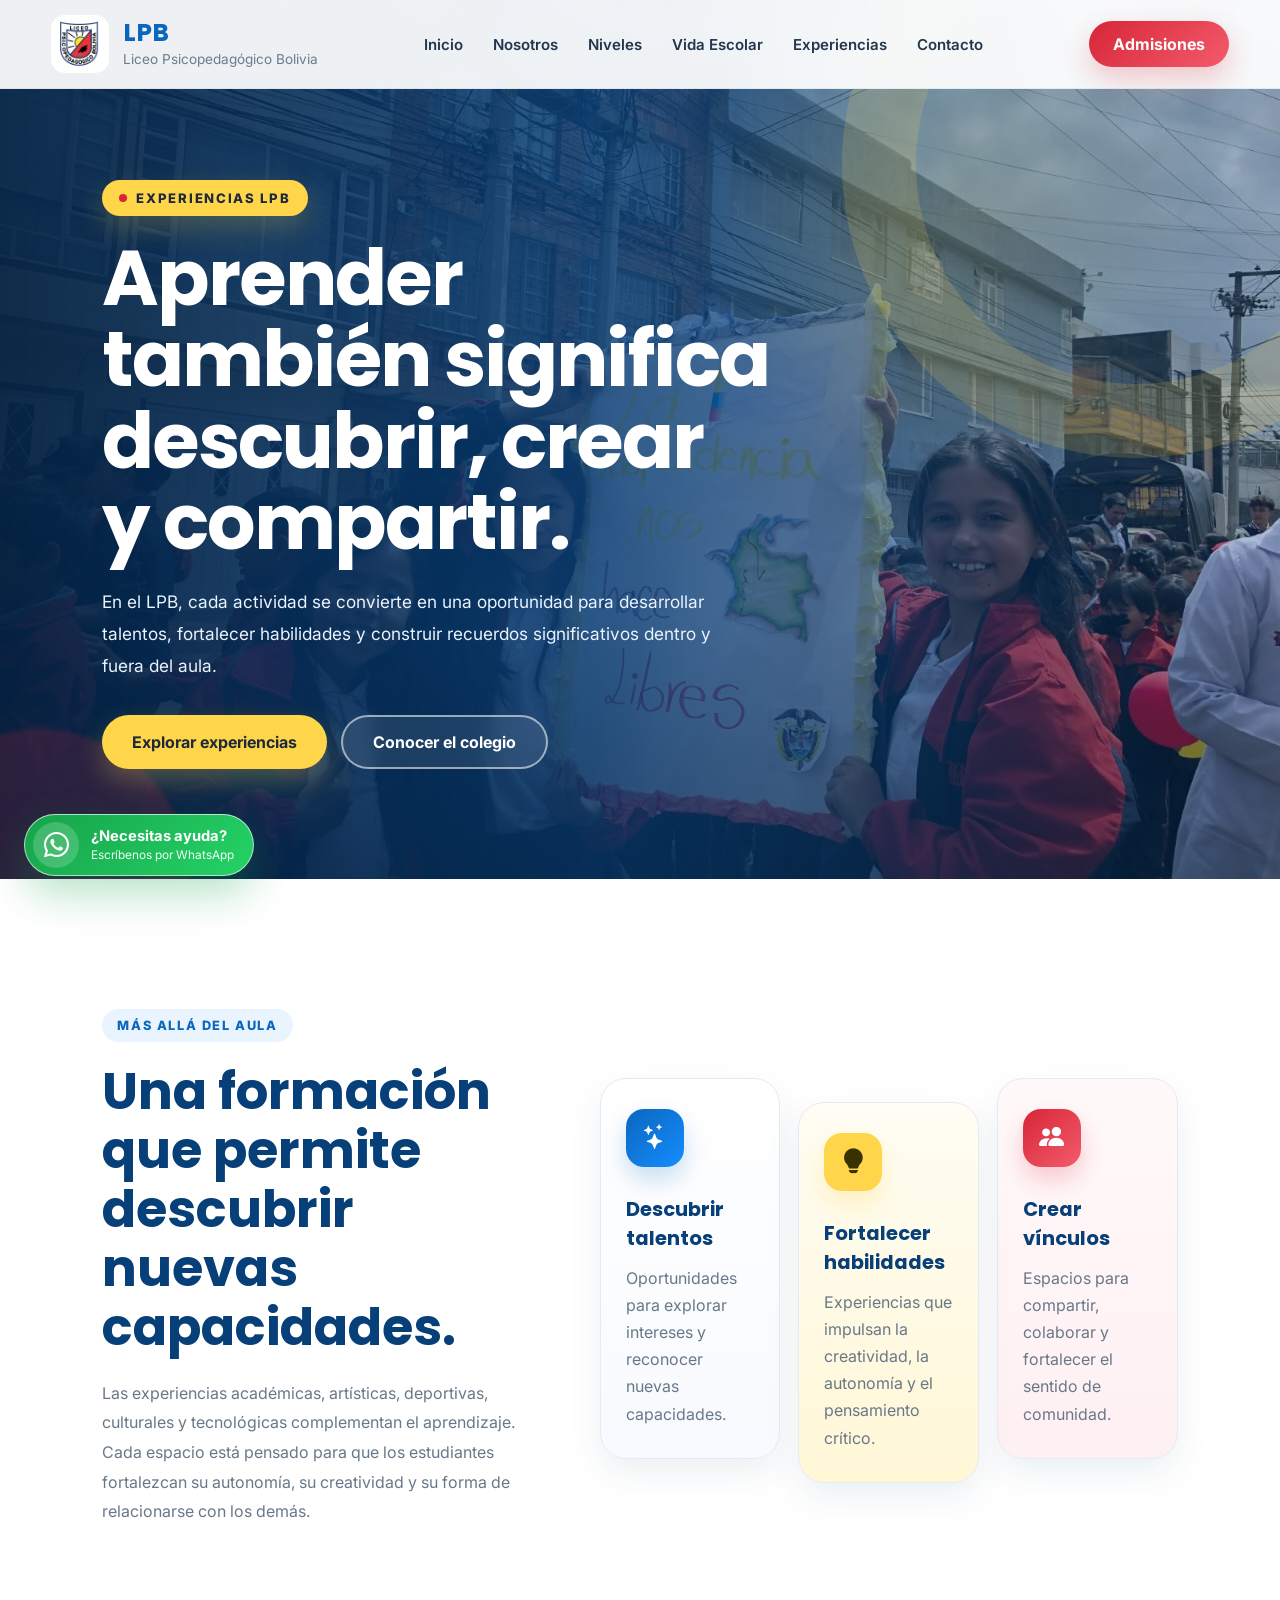
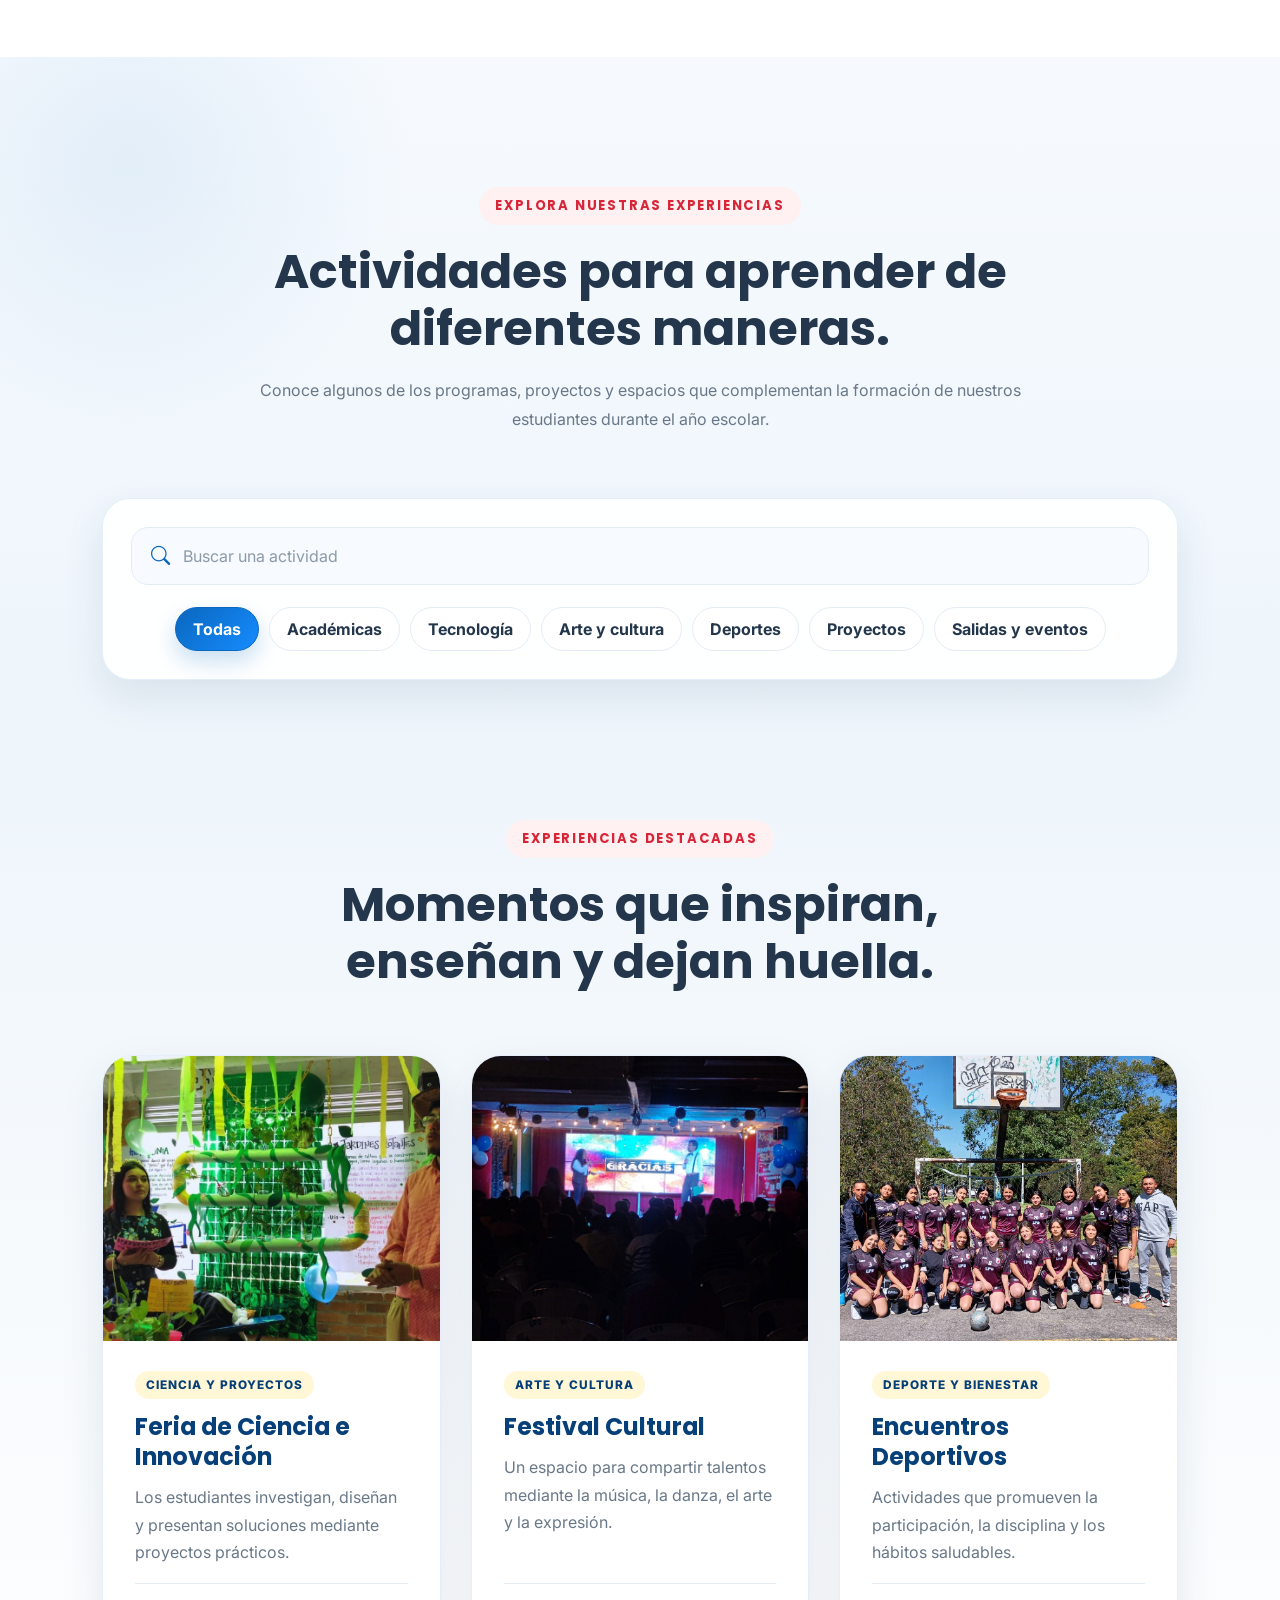
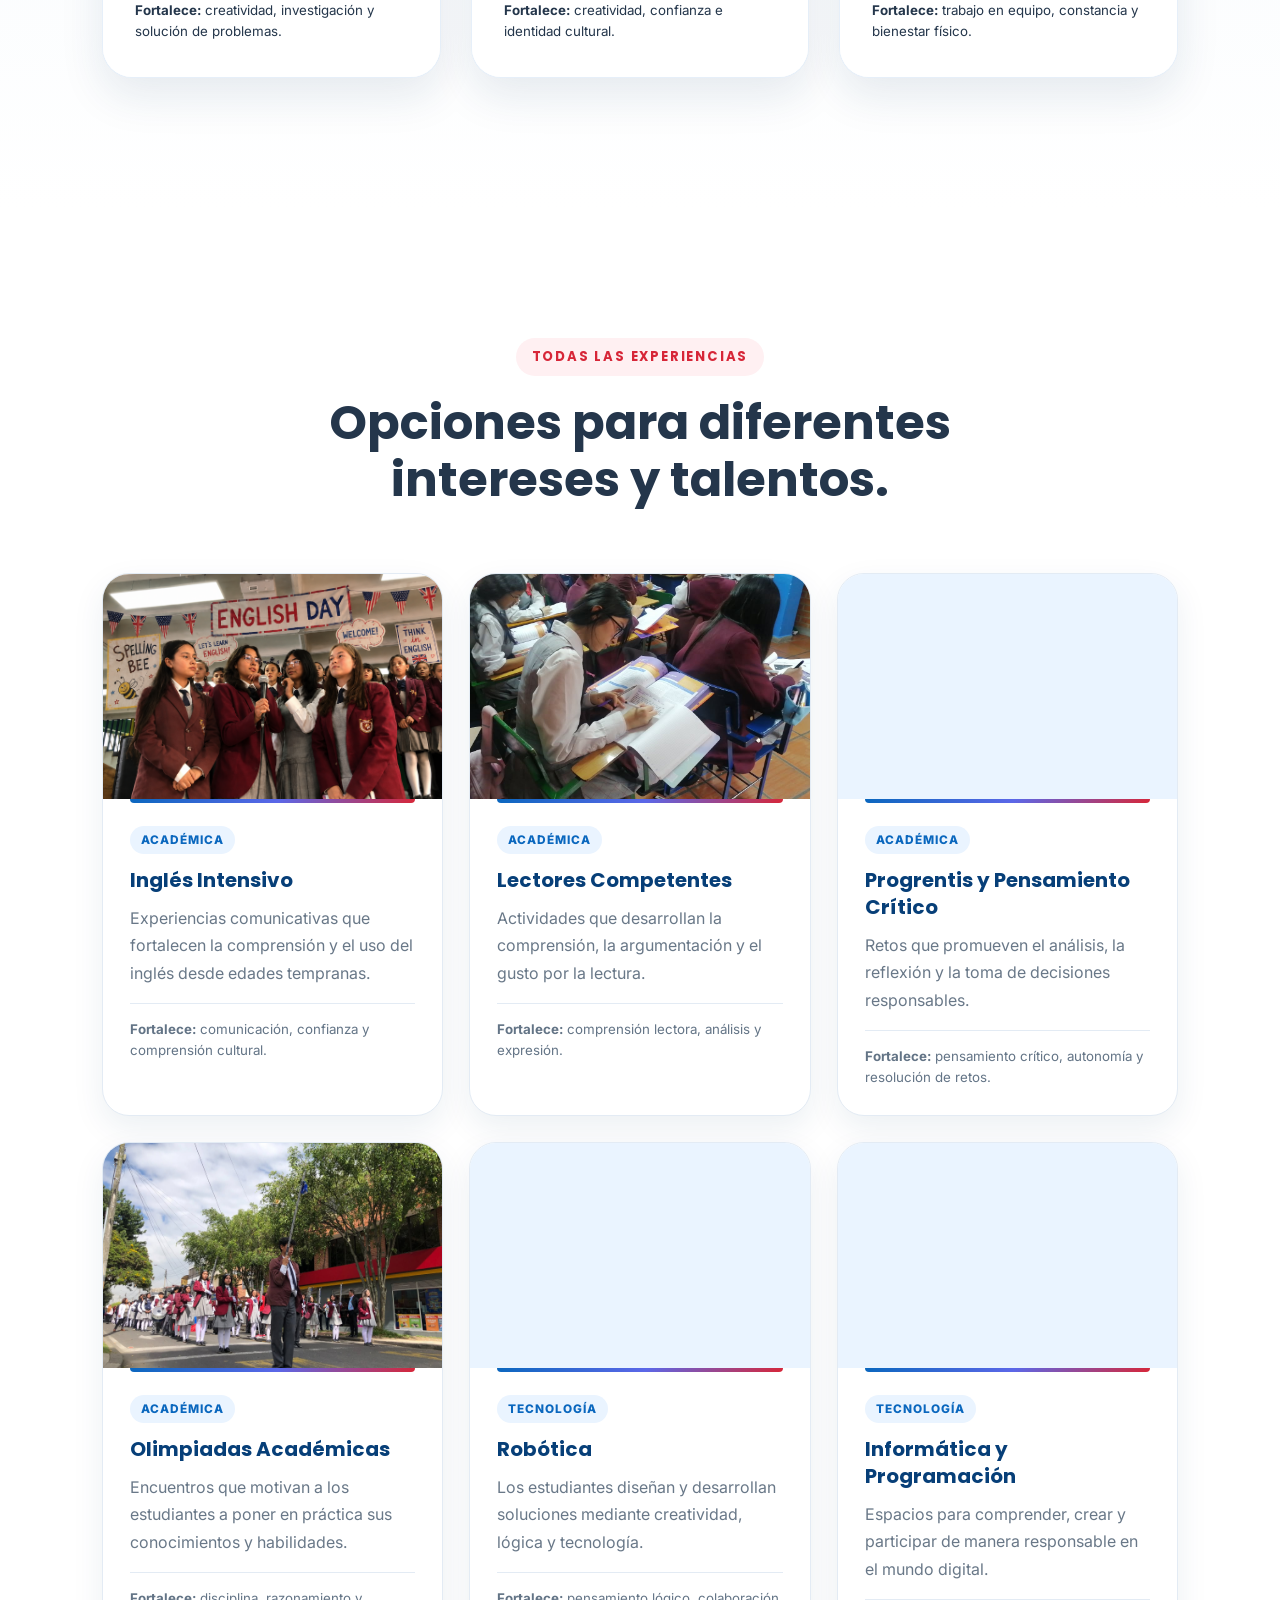
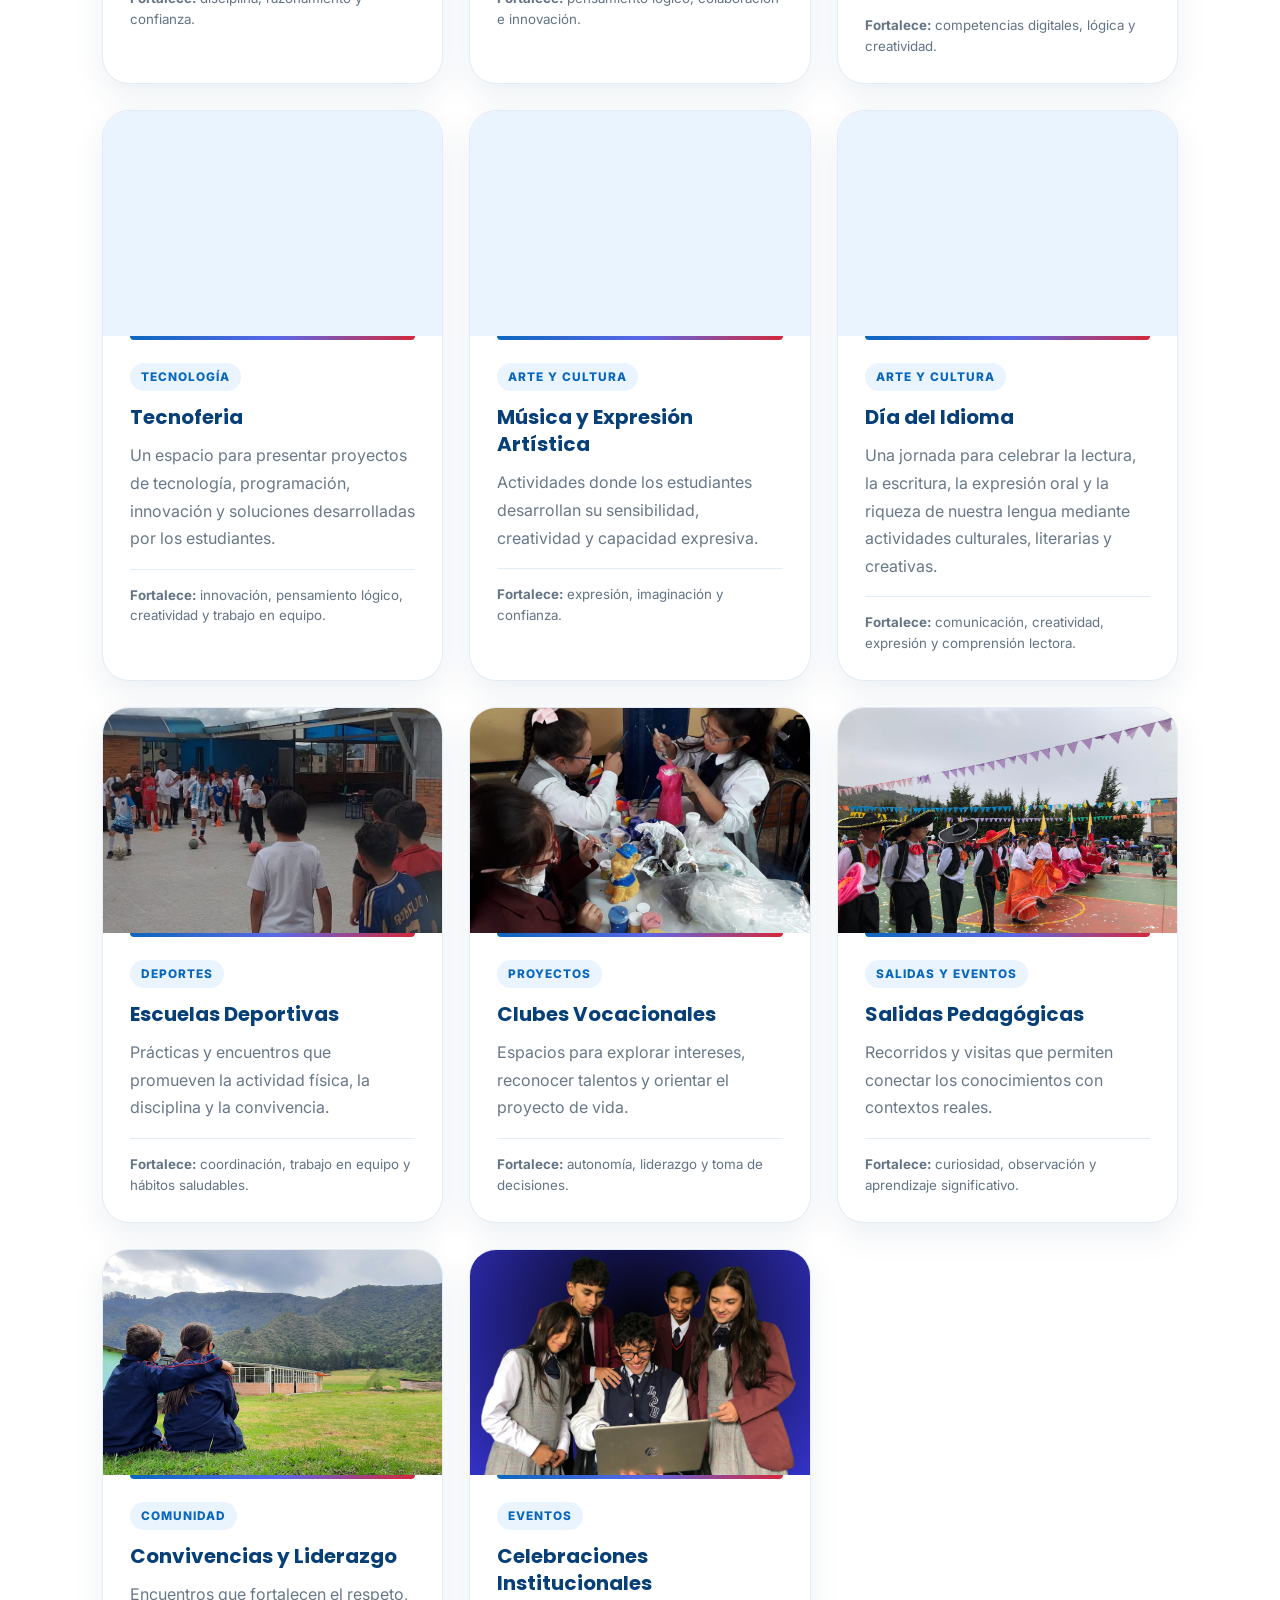
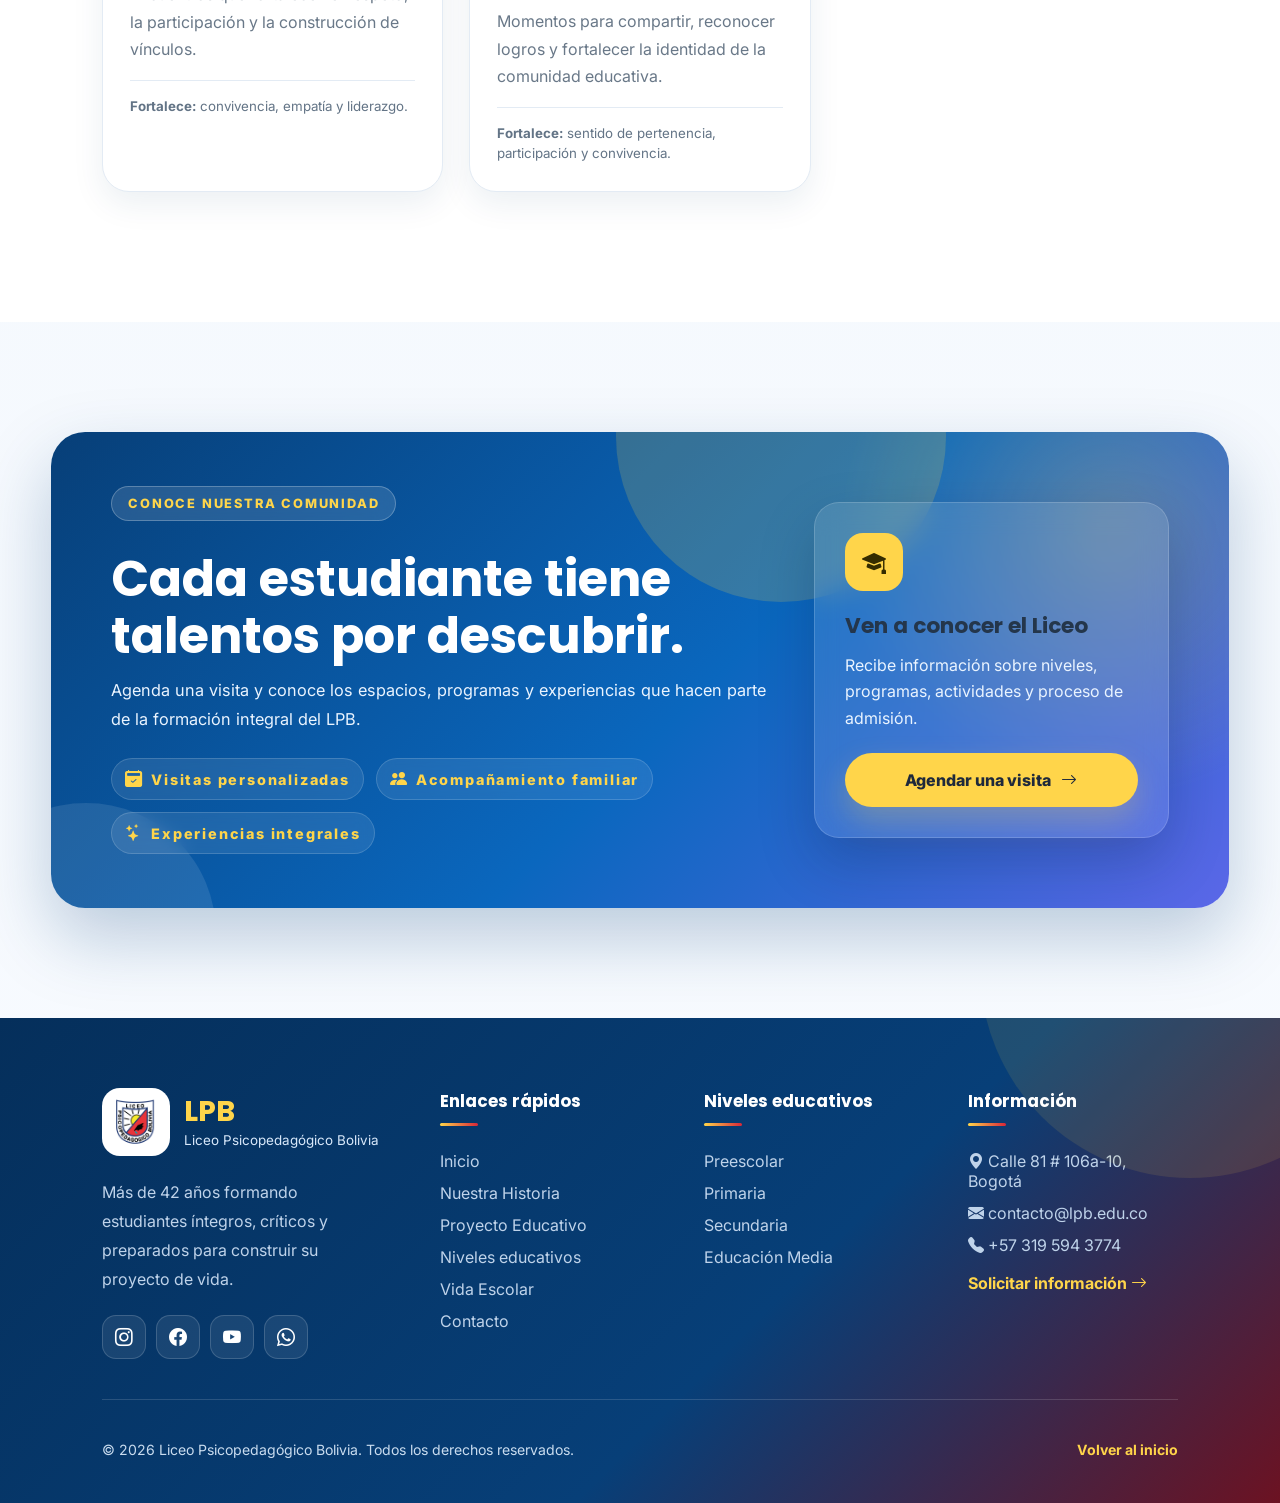
==== commit 77df4823: "Actualizar preview con los cambios finales" ====
--- a/paginas/actividades.html
+++ b/paginas/actividades.html
@@ -525,9 +525,11 @@
     +57 319 594 3774
 </a>
 
-                <a href="../index.html#contacto"
-                    class="footer-contact-link">
-
+                <a href="https://wa.me/573102539151?text=Buenas%2C%20necesito%20m%C3%A1s%20informaci%C3%B3n%20sobre%20el%20colegio."
+    class="footer-contact-link"
+    target="_blank"
+    rel="noopener">
+                  
                     Solicitar información
 
                     <i class="bi bi-arrow-right"></i>
@@ -593,4 +595,4 @@
   </script>
 </body>
 
-</html>+</html>
--- a/estilos.css
+++ b/estilos.css
@@ -13720,4 +13720,324 @@
         visibility:visible !important;
         opacity:1 !important;
     }
-}+}
+
+/* ==========================================================
+   REDISEÑO VISUAL — PÁGINA PEI
+   Solo modifica el contenido del PEI. No afecta el footer.
+========================================================== */
+
+/* Introducción más compacta */
+
+.pei-declaration {
+    padding: 90px 20px;
+    background:
+        radial-gradient(circle at 92% 10%, rgba(255, 237, 0, 0.12), transparent 22%),
+        radial-gradient(circle at 8% 90%, rgba(225, 27, 20, 0.07), transparent 24%),
+        #ffffff;
+}
+
+.pei-declaration-content {
+    max-width: 1000px;
+}
+
+.pei-declaration .section-label {
+    margin-bottom: 16px;
+}
+
+.pei-declaration h2 {
+    margin-bottom: 22px;
+    font-size: clamp(2.6rem, 5vw, 4.5rem);
+}
+
+.pei-main-phrase {
+    max-width: 760px;
+    font-size: clamp(1.2rem, 2.2vw, 1.75rem);
+}
+
+.pei-concepts {
+    gap: 16px;
+    margin-top: 42px;
+}
+
+.pei-concept {
+    padding: 13px 24px;
+    border: 1px solid rgba(35, 55, 115, 0.14);
+    border-radius: 999px;
+    background: #f8faff;
+    font-size: 1rem;
+    box-shadow: 0 8px 22px rgba(35, 55, 115, 0.06);
+}
+
+.pei-concept::after {
+    display: none;
+}
+
+.pei-concept:hover {
+    color: #233773;
+    background: #ffed00;
+    border-color: #ffed00;
+    transform: translateY(-4px);
+}
+
+
+/* Pilares en cuadrícula 2 × 2 */
+
+.pei-pillars {
+    padding: 90px 8%;
+    background: #f7f9fd;
+}
+
+.pei-pillars .section-heading {
+    max-width: 820px;
+    margin: 0 auto 48px;
+    text-align: center;
+}
+
+.pei-pillars .section-heading h2 {
+    margin: 12px 0 16px;
+}
+
+.pei-pillars .section-heading p {
+    margin: 0 auto;
+}
+
+.pillar-list {
+    display: grid;
+    grid-template-columns: repeat(2, minmax(0, 1fr));
+    gap: 24px;
+}
+
+.pillar-item {
+    display: block;
+    min-height: 290px;
+    padding: 38px;
+    border: 1px solid rgba(35, 55, 115, 0.12);
+    border-radius: 24px;
+    background: #ffffff;
+    box-shadow: 0 14px 38px rgba(35, 55, 115, 0.08);
+}
+
+.pillar-item::before {
+    width: 100%;
+    height: 6px;
+    transform: scaleX(1);
+    transform-origin: left;
+}
+
+.pillar-item::after {
+    display: none;
+}
+
+.pillar-number {
+    display: inline-flex;
+    width: 66px;
+    height: 66px;
+    margin-bottom: 28px;
+    align-items: center;
+    justify-content: center;
+    border-radius: 18px;
+    background: rgba(35, 55, 115, 0.08);
+    font-size: 1.7rem;
+}
+
+.pillar-content {
+    max-width: none;
+}
+
+.pillar-content h3 {
+    margin-bottom: 14px;
+    font-size: clamp(1.55rem, 2.4vw, 2rem);
+}
+
+.pillar-content h3::after {
+    width: 42px;
+    height: 3px;
+    margin-top: 12px;
+}
+
+.pillar-content p {
+    max-width: none;
+    font-size: 1rem;
+    line-height: 1.7;
+}
+
+.pillar-item:hover {
+    transform: translateY(-8px);
+}
+
+.pillar-item:hover .pillar-content h3 {
+    transform: none;
+}
+
+.pillar-item:nth-child(1)::before {
+    background: #233773;
+}
+
+.pillar-item:nth-child(2)::before {
+    background: #2e8b57;
+}
+
+.pillar-item:nth-child(3)::before {
+    background: #d9a400;
+}
+
+.pillar-item:nth-child(4)::before {
+    background: #e11b14;
+}
+
+.pillar-item:nth-child(2) .pillar-number {
+    color: #2e8b57;
+    background: rgba(46, 139, 87, 0.1);
+}
+
+.pillar-item:nth-child(3) .pillar-number {
+    color: #b88900;
+    background: rgba(217, 164, 0, 0.12);
+}
+
+.pillar-item:nth-child(4) .pillar-number {
+    color: #e11b14;
+    background: rgba(225, 27, 20, 0.09);
+}
+
+
+/* Corazón del PEI más visible y compacto */
+
+.pei-core {
+    padding: 90px 20px;
+    background:
+        linear-gradient(135deg, rgba(35, 55, 115, 0.04), transparent 50%),
+        #ffffff;
+}
+
+.pei-core .section-heading {
+    max-width: 760px;
+    margin: 0 auto 45px;
+}
+
+.pei-core .section-heading h2 {
+    color: #233773;
+    font-size: clamp(2.2rem, 4vw, 3.5rem);
+}
+
+.pei-diagram {
+    width: min(100%, 900px);
+    height: 540px;
+    margin: 0 auto;
+    border: 1px solid rgba(35, 55, 115, 0.1);
+    border-radius: 32px;
+    background:
+        radial-gradient(circle at center, rgba(255, 237, 0, 0.13), transparent 28%),
+        #f8faff;
+    box-shadow: 0 18px 45px rgba(35, 55, 115, 0.08);
+}
+
+.diagram-center {
+    width: 190px;
+    height: 190px;
+}
+
+.diagram-item {
+    width: 210px;
+}
+
+.diagram-item.top {
+    top: 28px;
+}
+
+.diagram-item.left {
+    left: 45px;
+}
+
+.diagram-item.right {
+    right: 45px;
+}
+
+.diagram-item.bottom {
+    bottom: 22px;
+}
+
+.diagram-item i {
+    width: 70px;
+    height: 70px;
+    margin-bottom: 12px;
+    background: #ffffff;
+}
+
+
+/* Adaptación para tablet y celular */
+
+@media (max-width: 850px) {
+    .pillar-list {
+        grid-template-columns: 1fr;
+    }
+
+    .pillar-item {
+        min-height: auto;
+    }
+
+    .pei-diagram {
+        display: grid;
+        grid-template-columns: repeat(2, minmax(0, 1fr));
+        gap: 18px;
+        height: auto;
+        padding: 28px;
+    }
+
+    .diagram-center,
+    .diagram-item,
+    .diagram-item.top,
+    .diagram-item.left,
+    .diagram-item.right,
+    .diagram-item.bottom {
+        position: static;
+        width: auto;
+        transform: none;
+    }
+
+    .diagram-center {
+        grid-column: 1 / -1;
+        width: 160px;
+        height: 160px;
+        margin: 0 auto 10px;
+    }
+
+    .diagram-item {
+        padding: 22px 14px;
+        border-radius: 20px;
+        background: #ffffff;
+    }
+}
+
+@media (max-width: 560px) {
+    .pei-declaration,
+    .pei-pillars,
+    .pei-core {
+        padding: 70px 18px;
+    }
+
+    .pei-concepts {
+        display: grid;
+        grid-template-columns: repeat(2, 1fr);
+        gap: 12px;
+    }
+
+    .pei-concept {
+        padding: 12px 10px;
+        text-align: center;
+    }
+
+    .pillar-item {
+        padding: 30px 25px;
+    }
+
+    .pei-diagram {
+        grid-template-columns: 1fr;
+        padding: 20px;
+    }
+
+    .diagram-center {
+        grid-column: auto;
+    }
+}
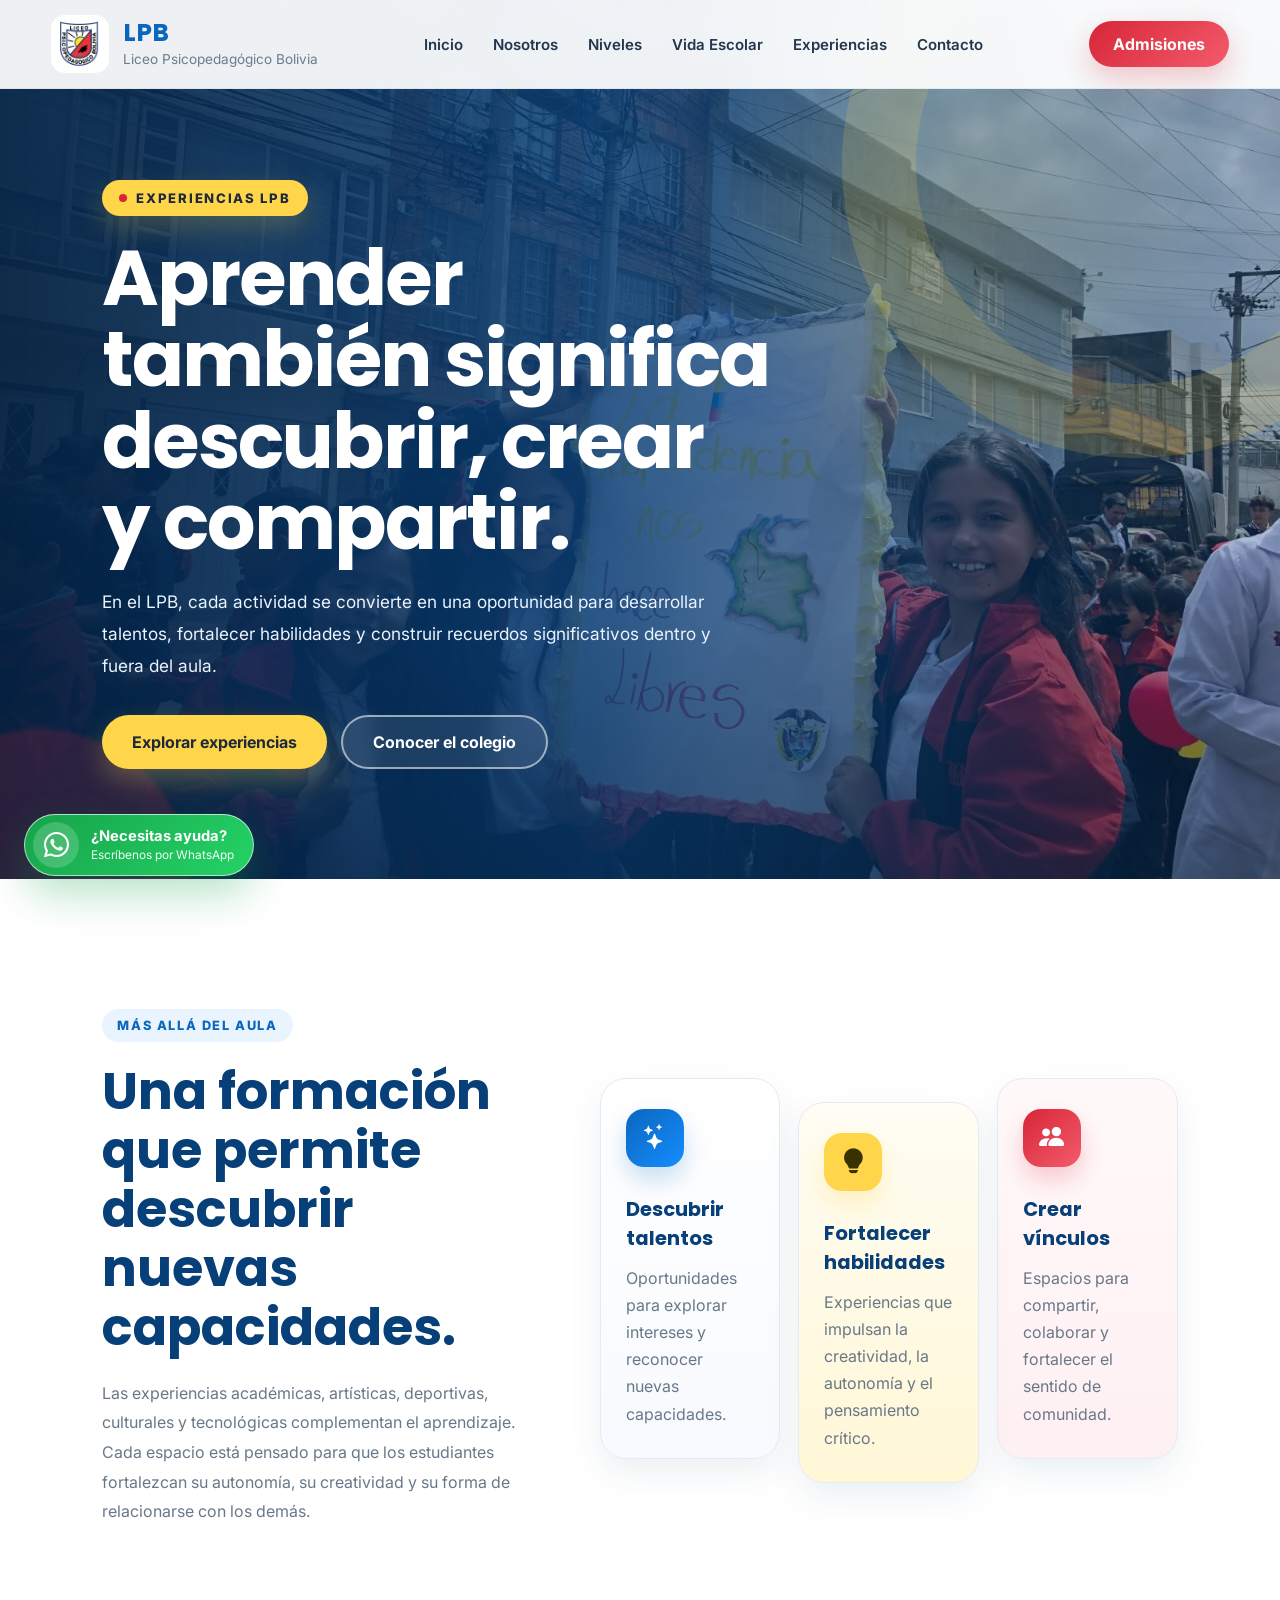
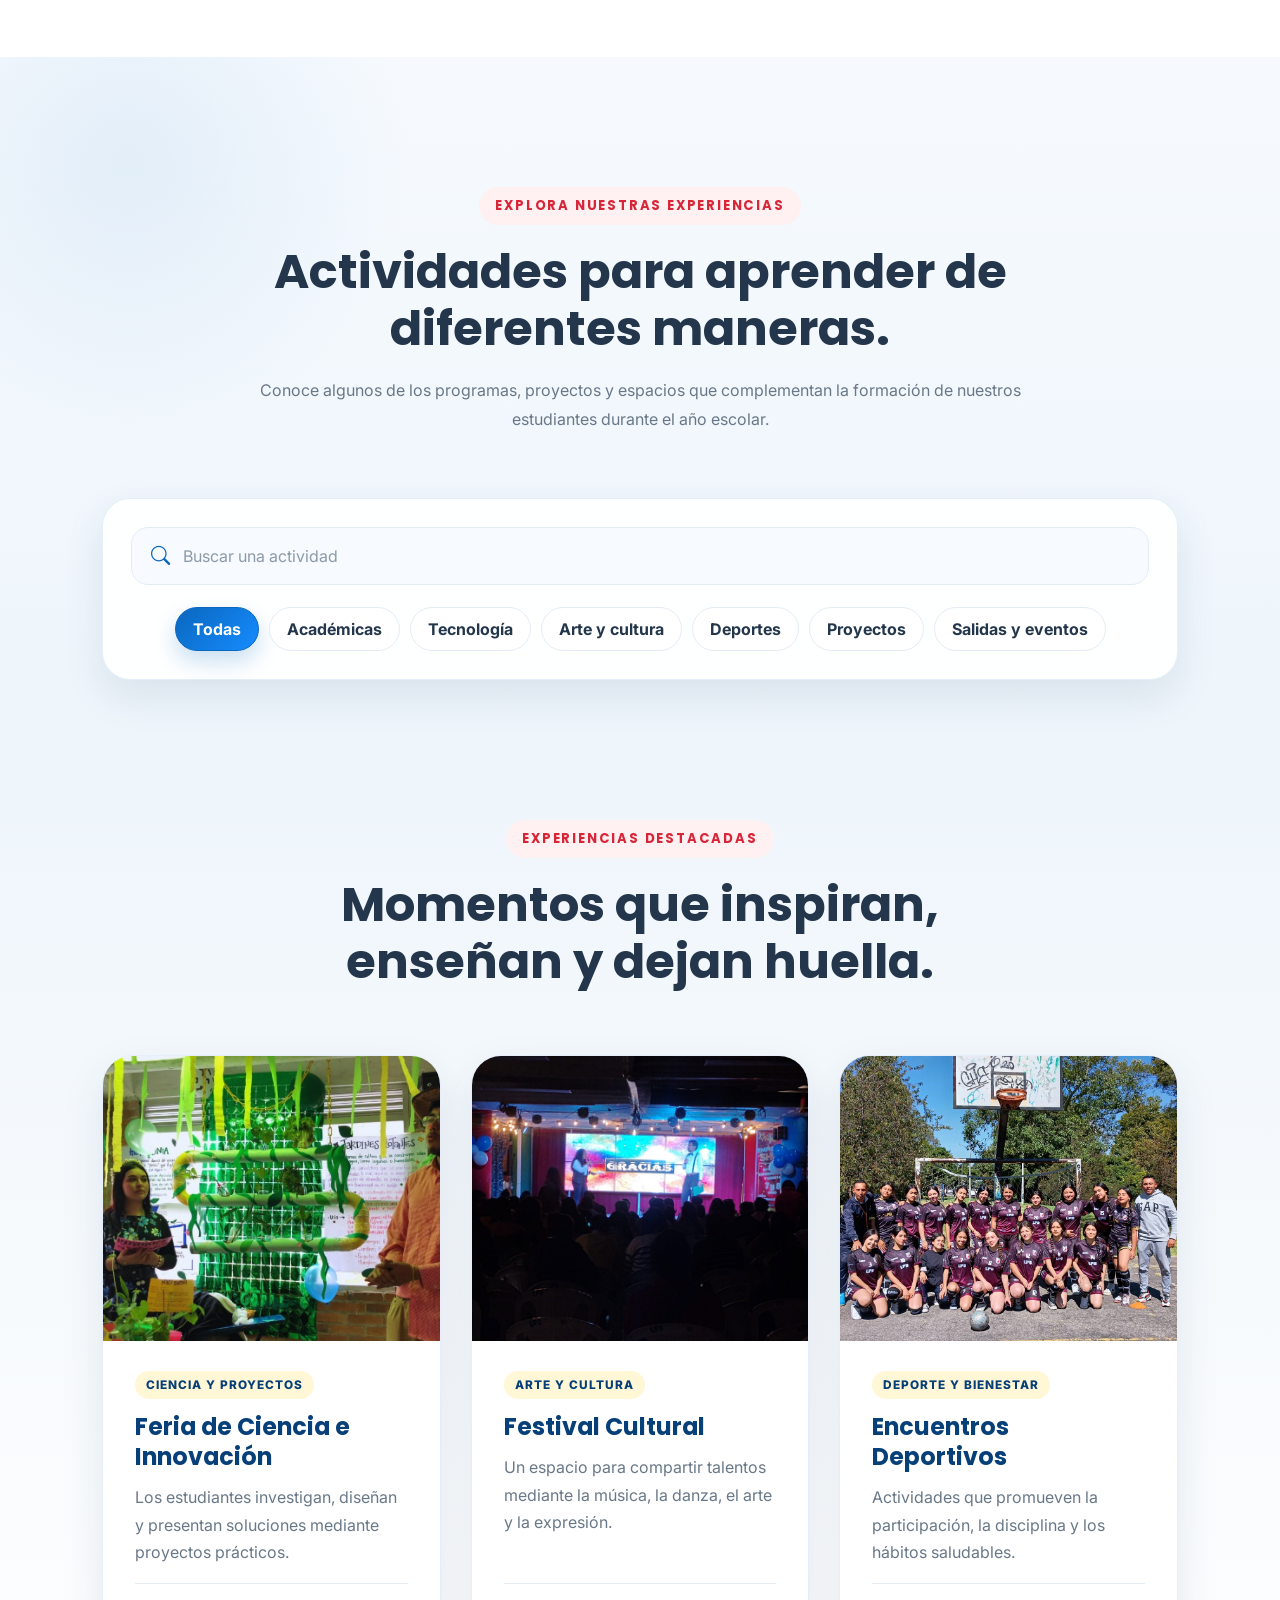
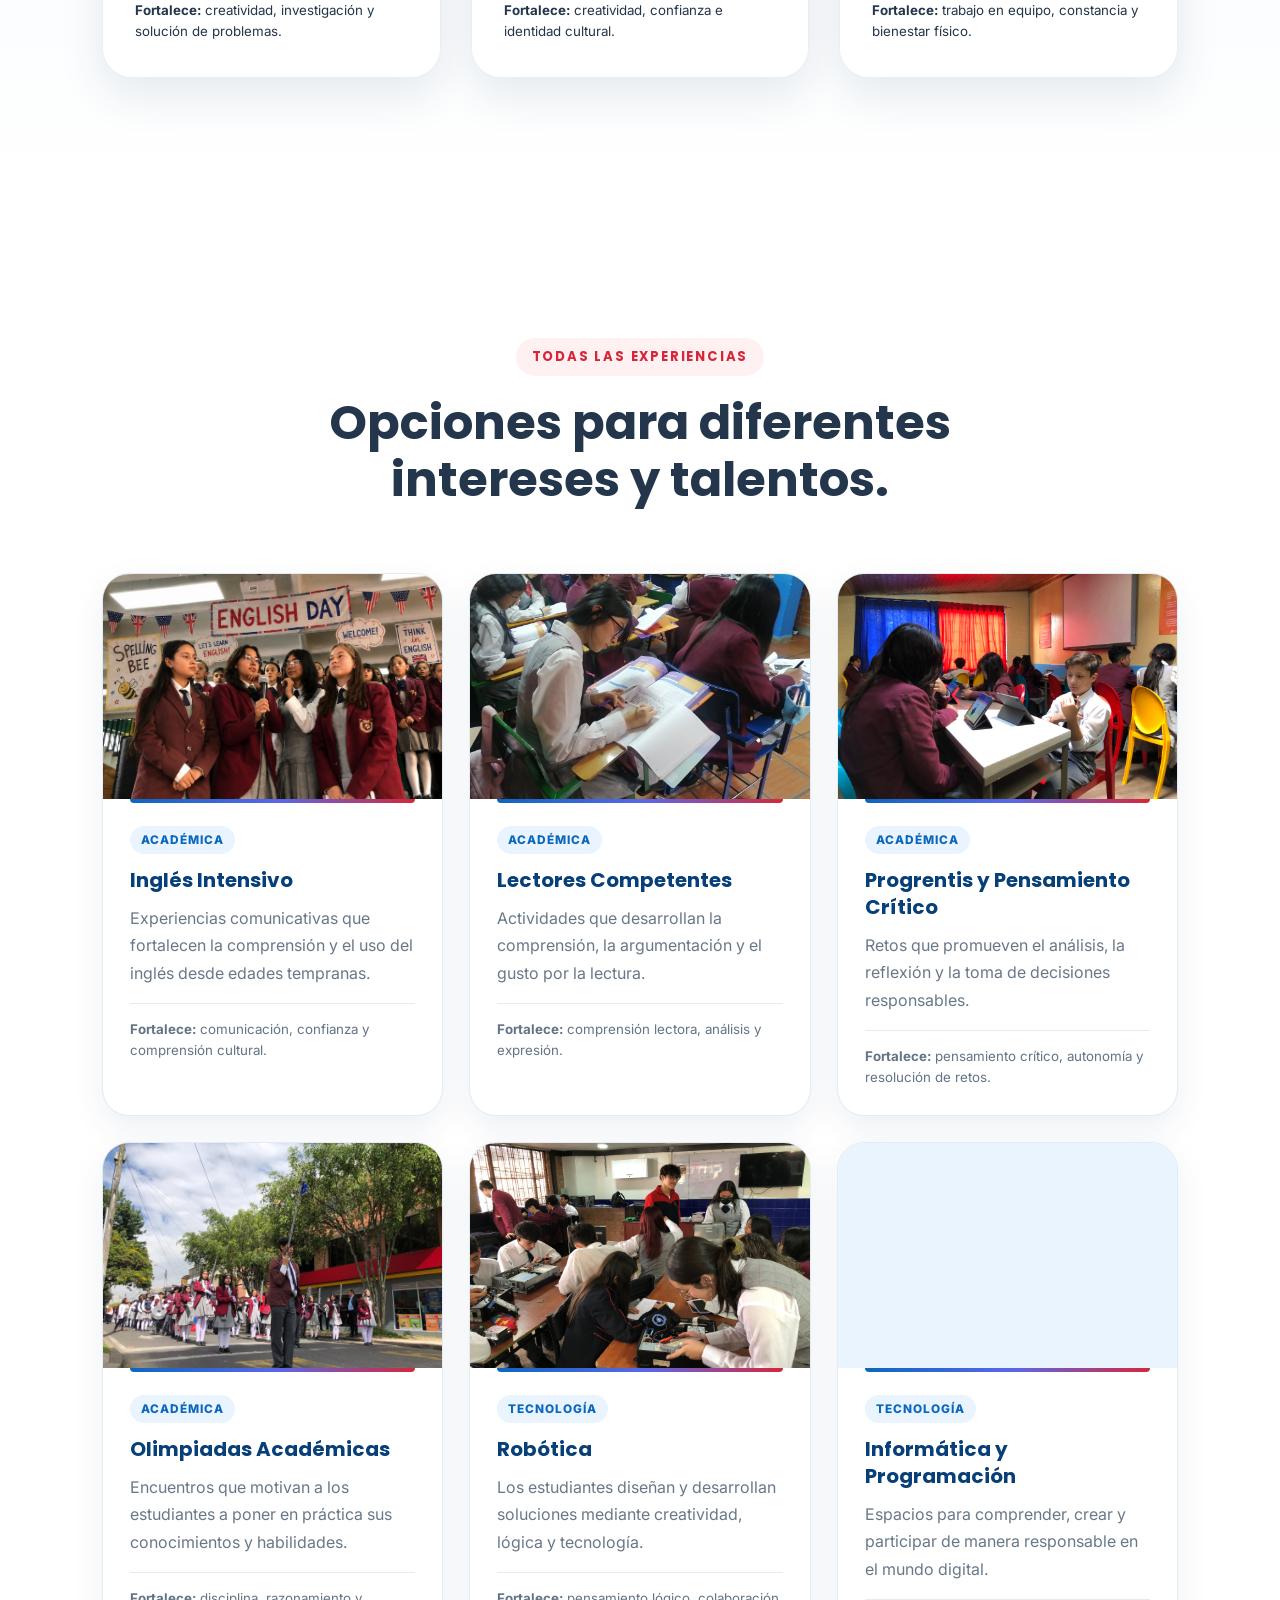
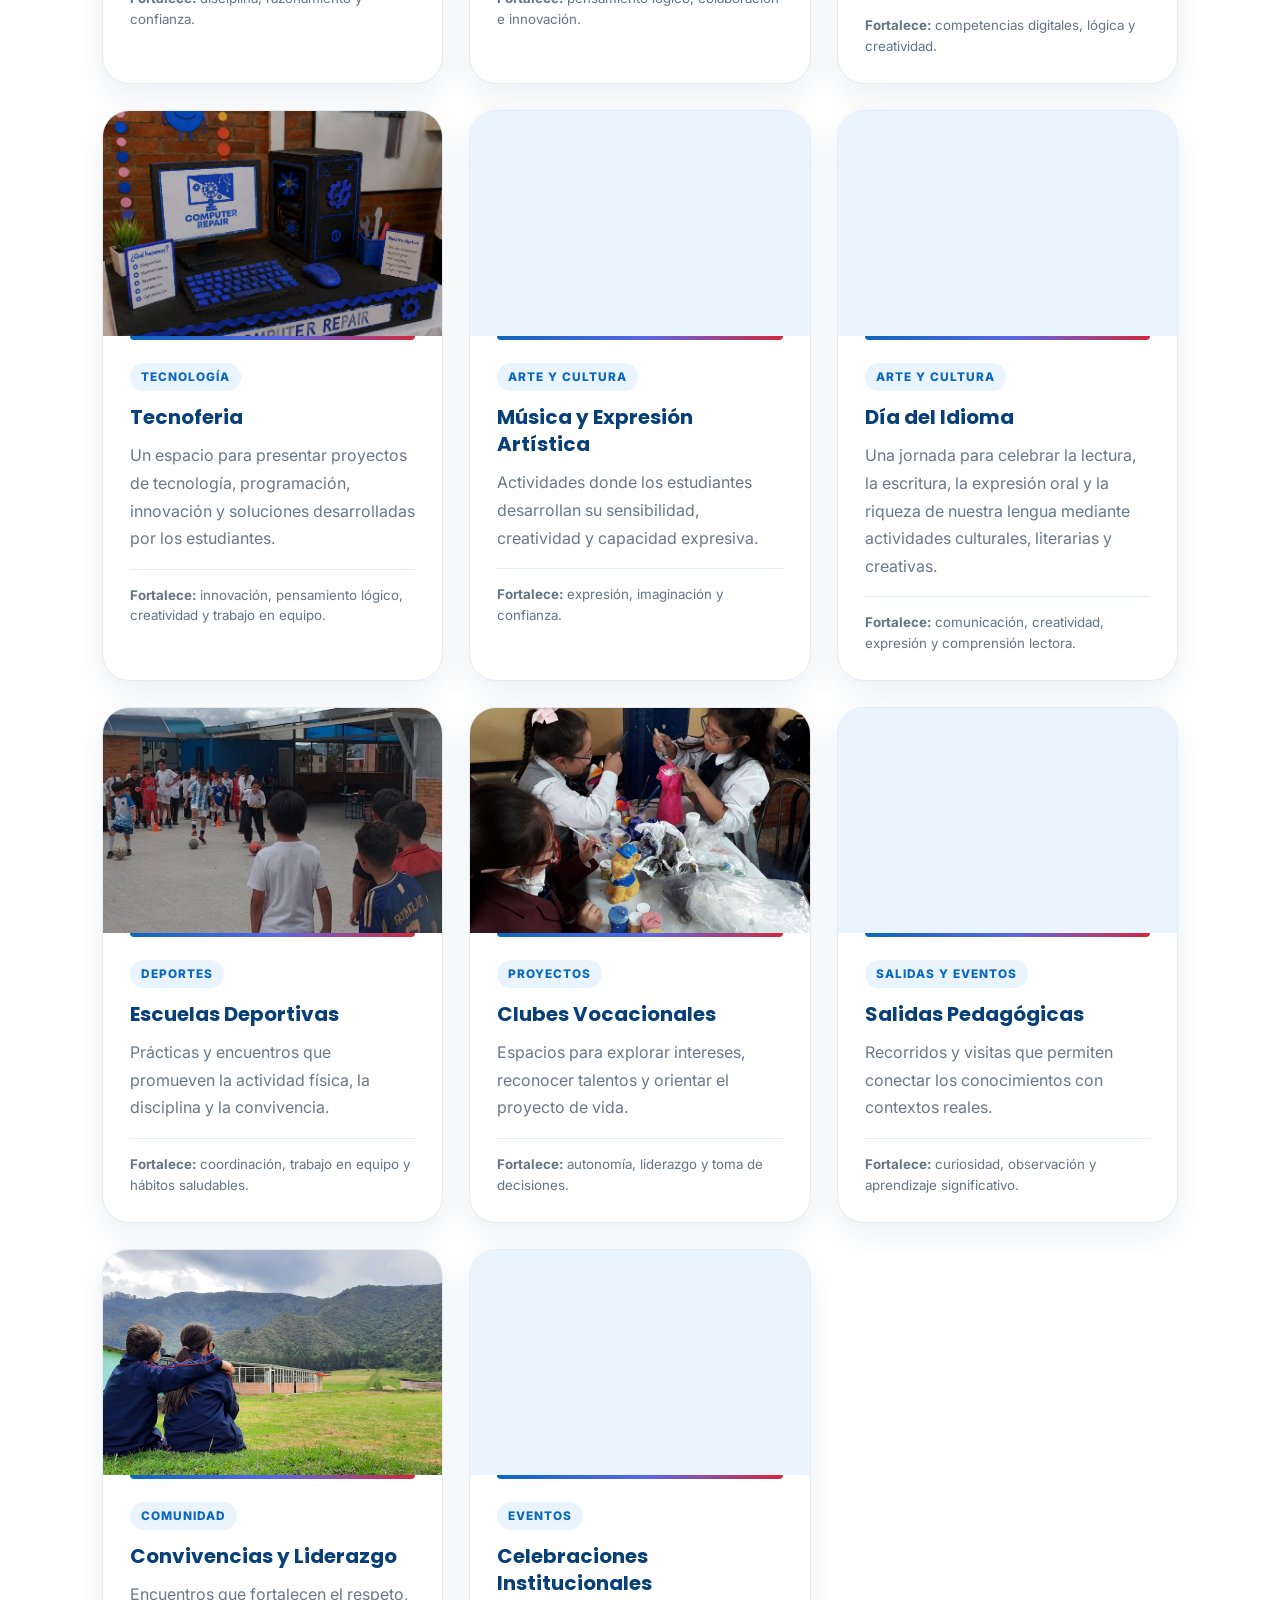
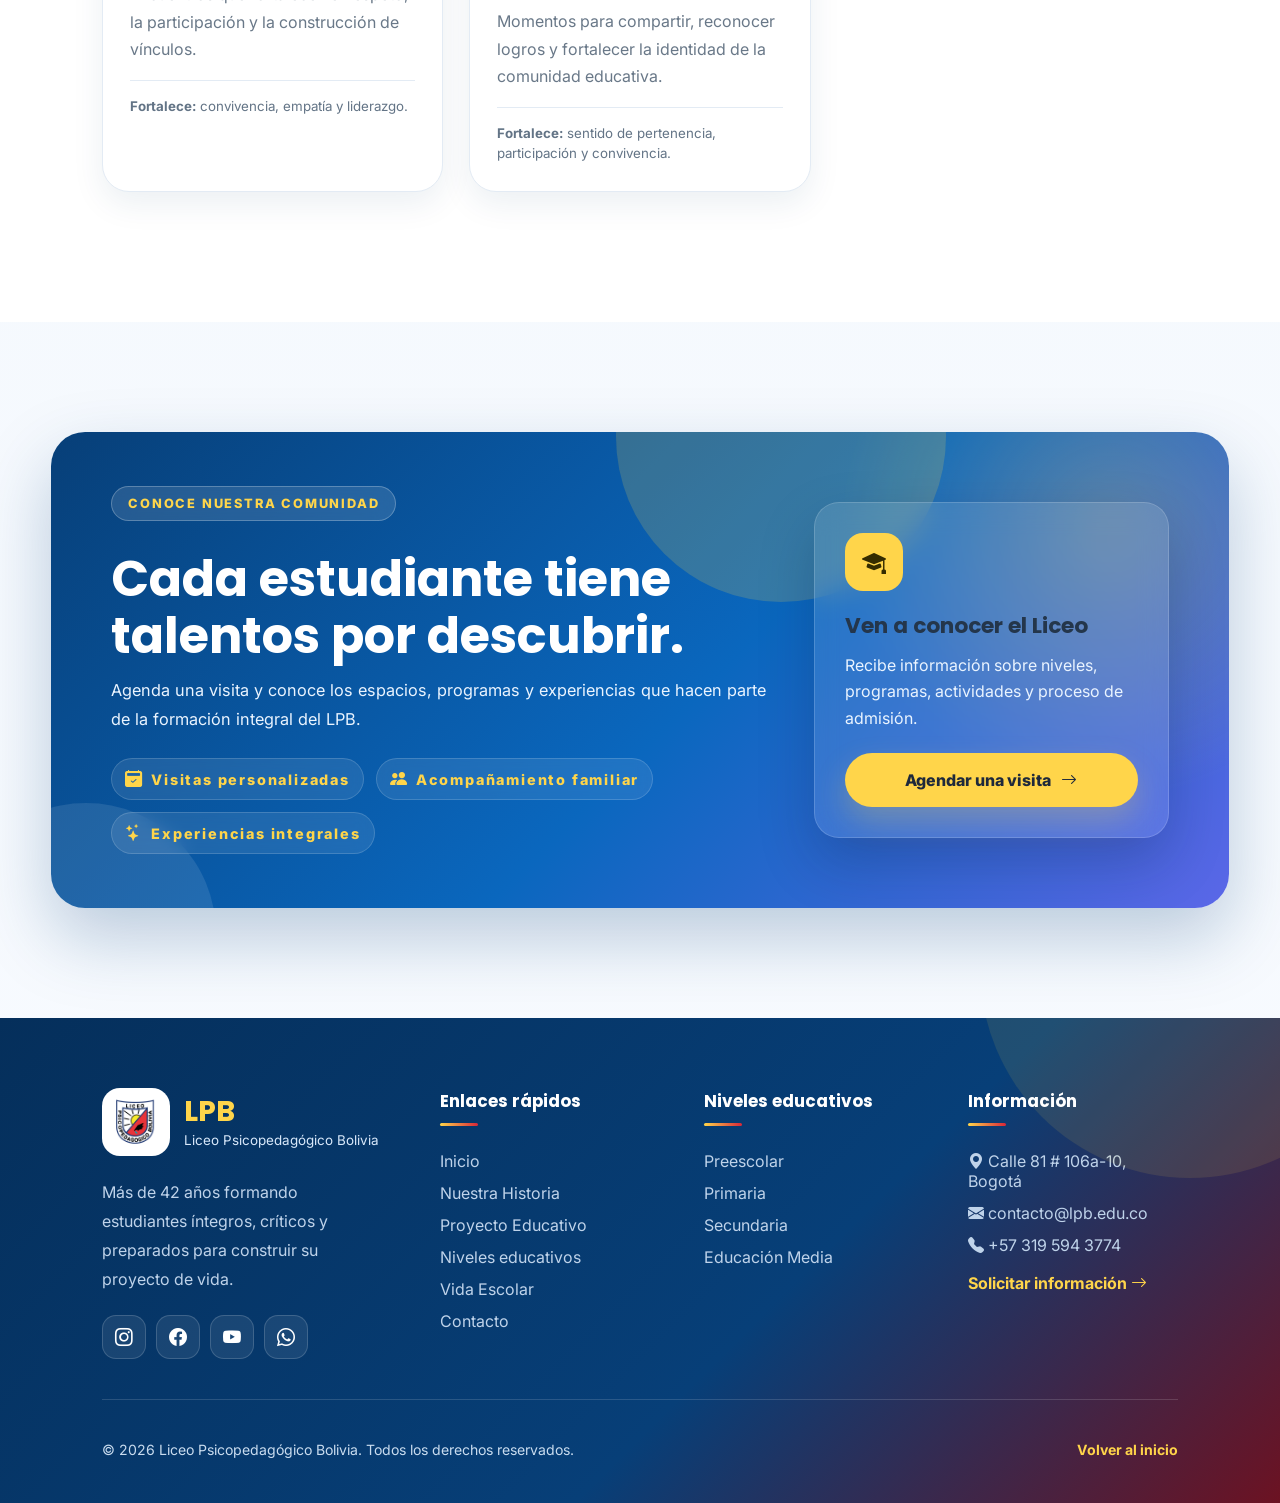
==== commit a698147c: "Agregar favicon a todas las páginas del preview" ====
--- a/paginas/actividades.html
+++ b/paginas/actividades.html
@@ -14,6 +14,7 @@
 
   <link rel="stylesheet" href="https://cdn.jsdelivr.net/npm/bootstrap-icons@1.11.3/font/bootstrap-icons.min.css">
   <link rel="stylesheet" href="../estilos.css">
+  <link rel="icon" type="image/png" href="../img/logo.png">
 </head>
 
 <body>
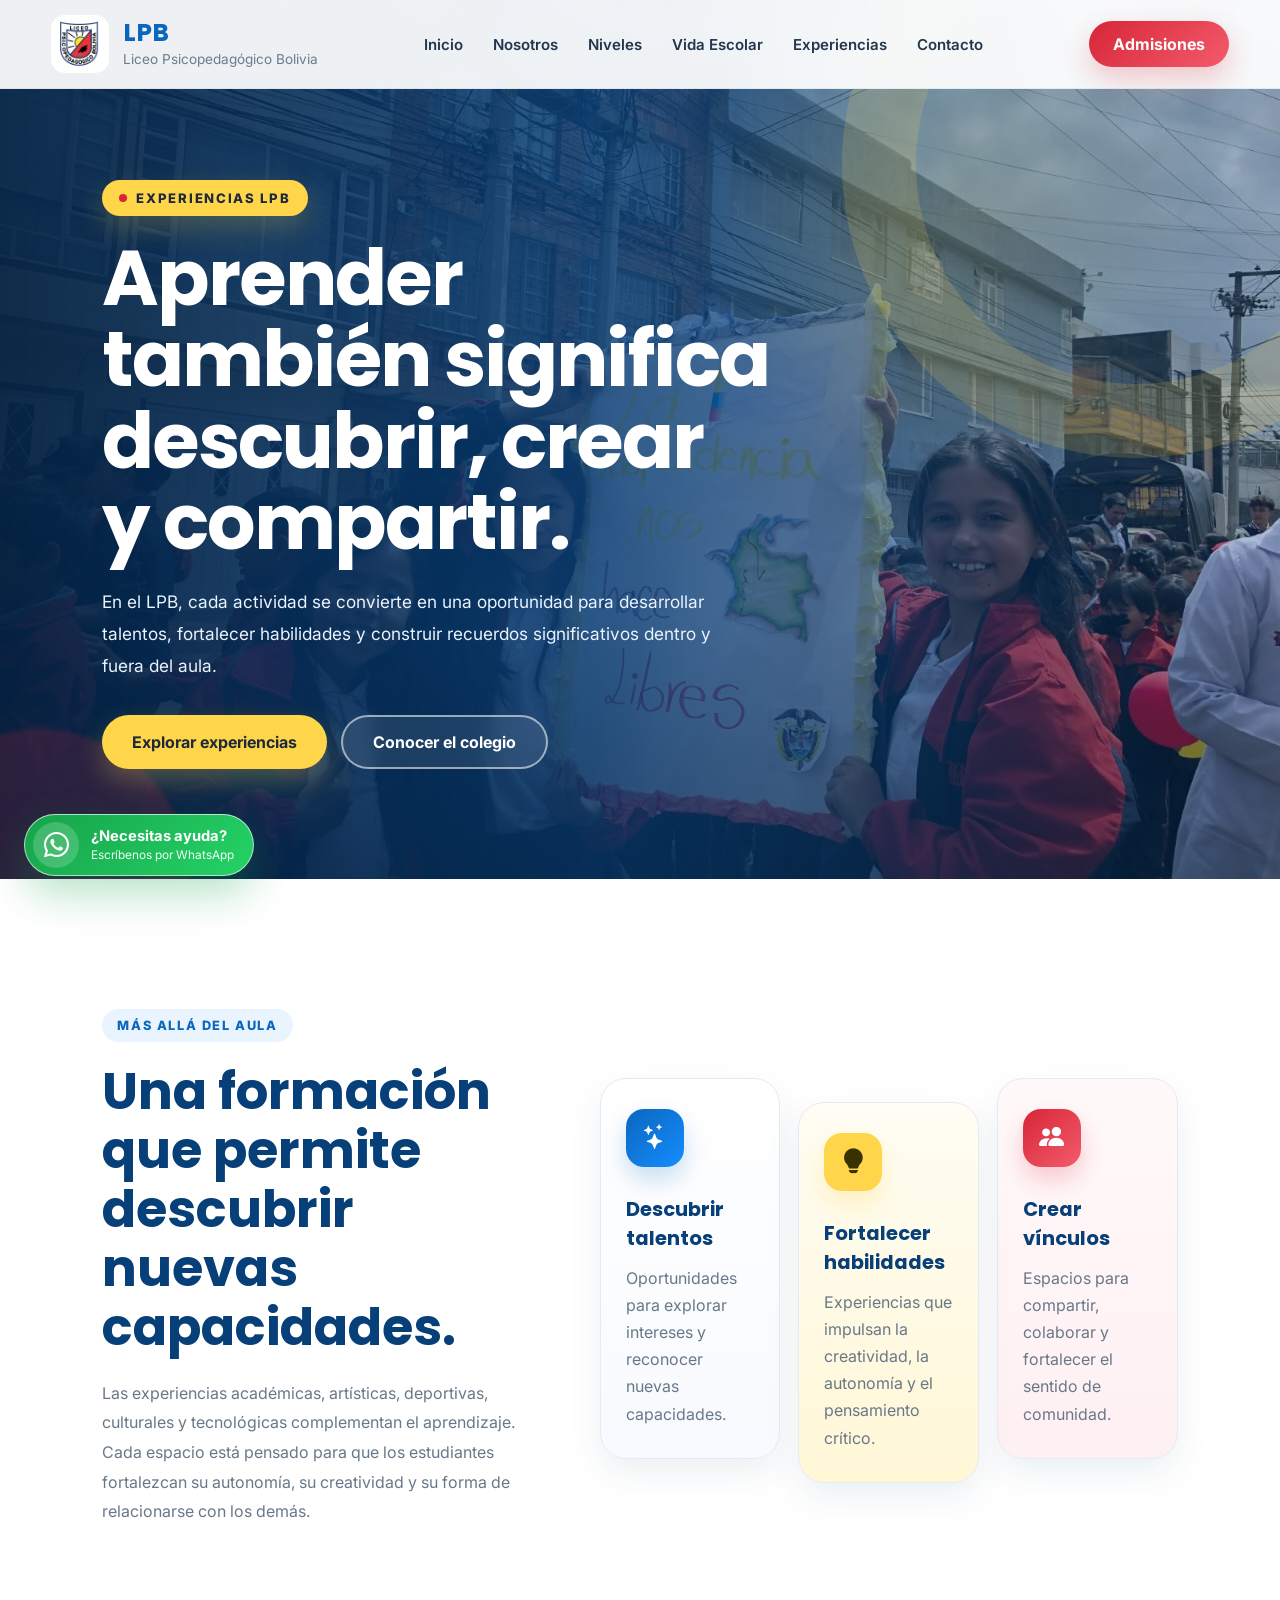
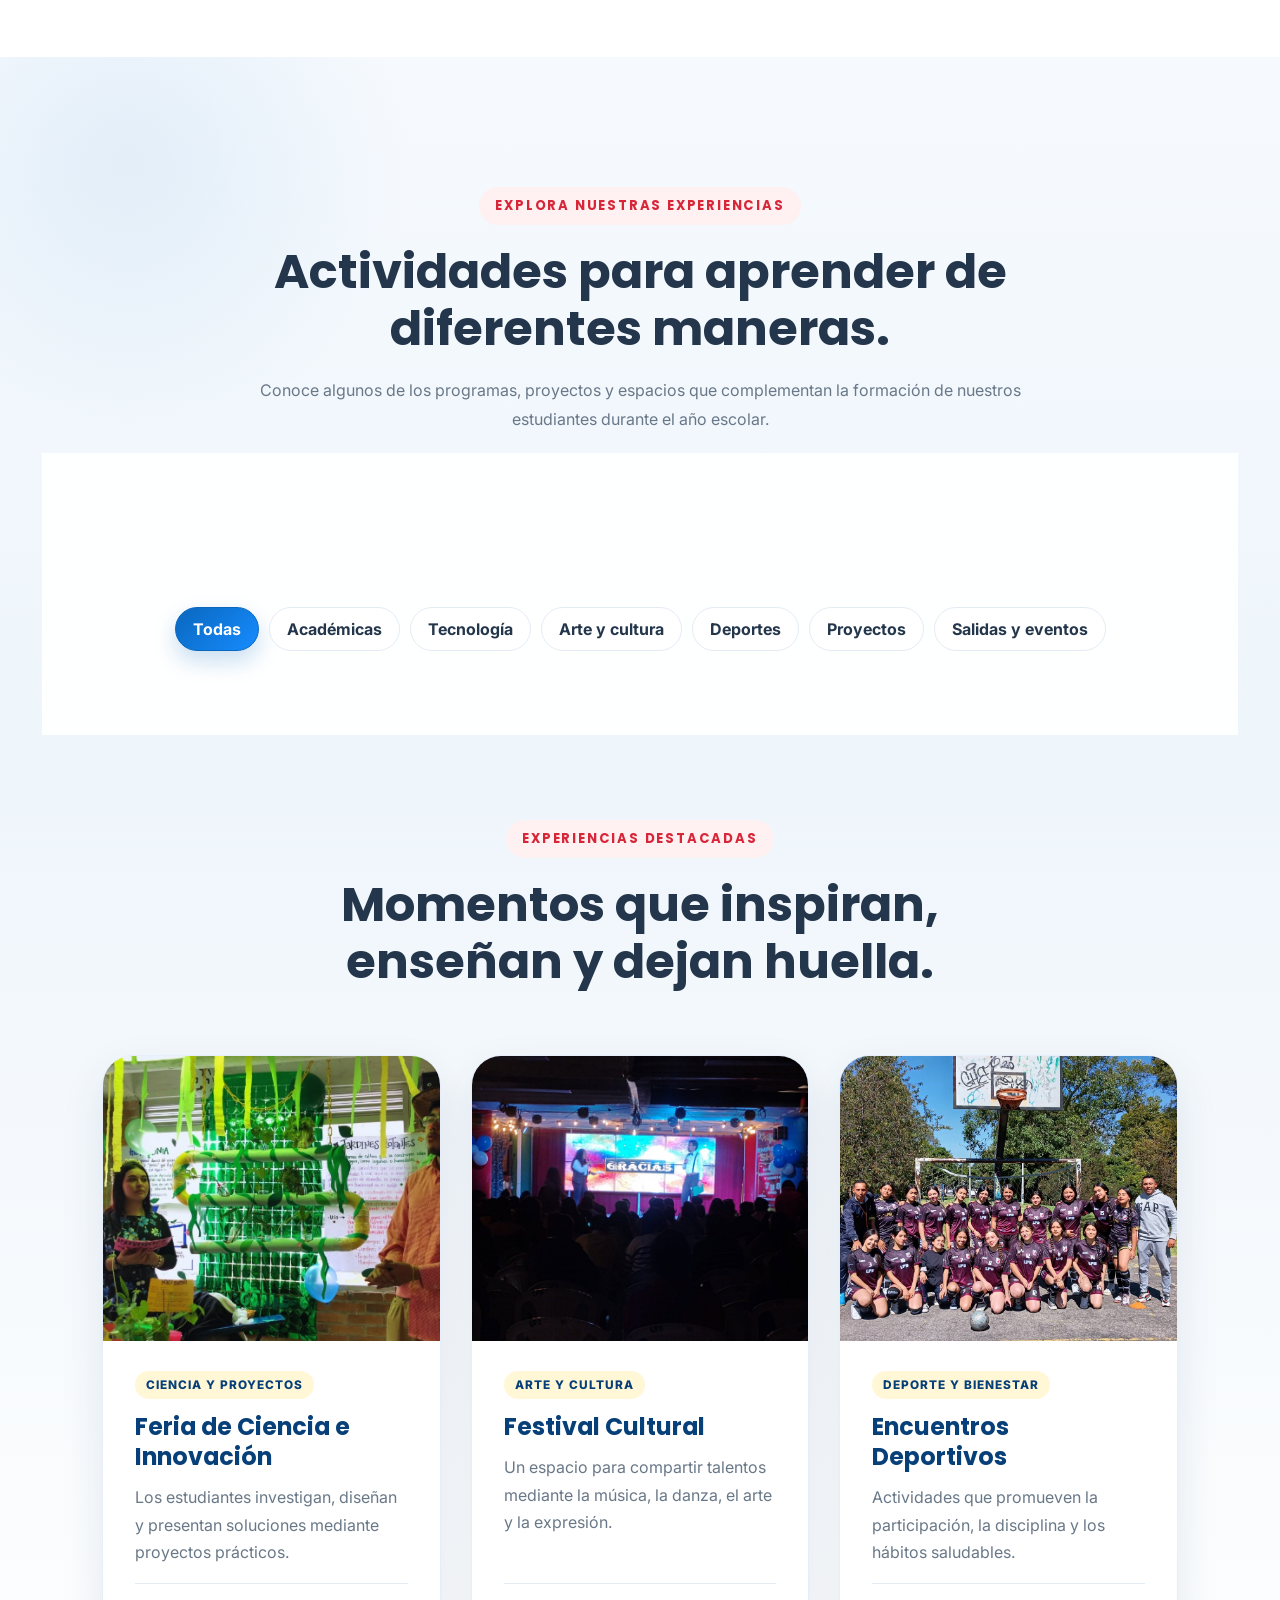
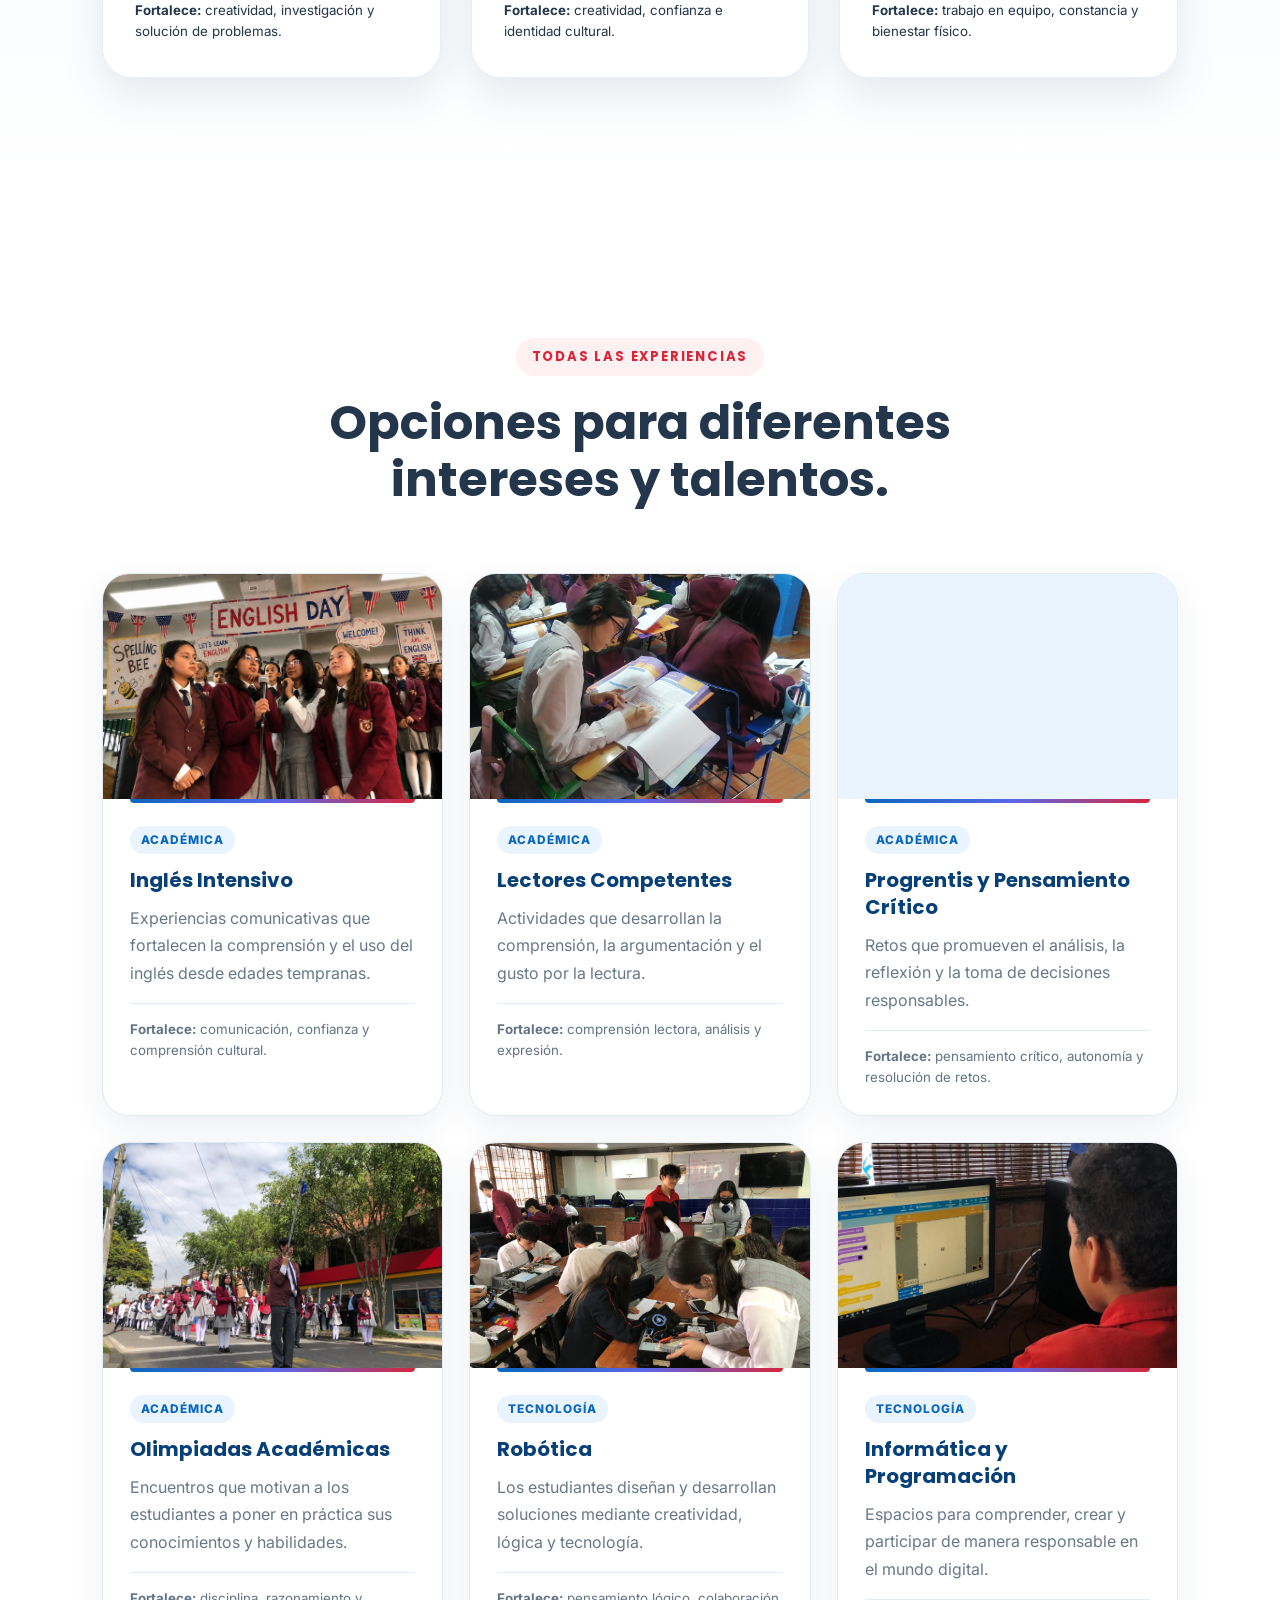
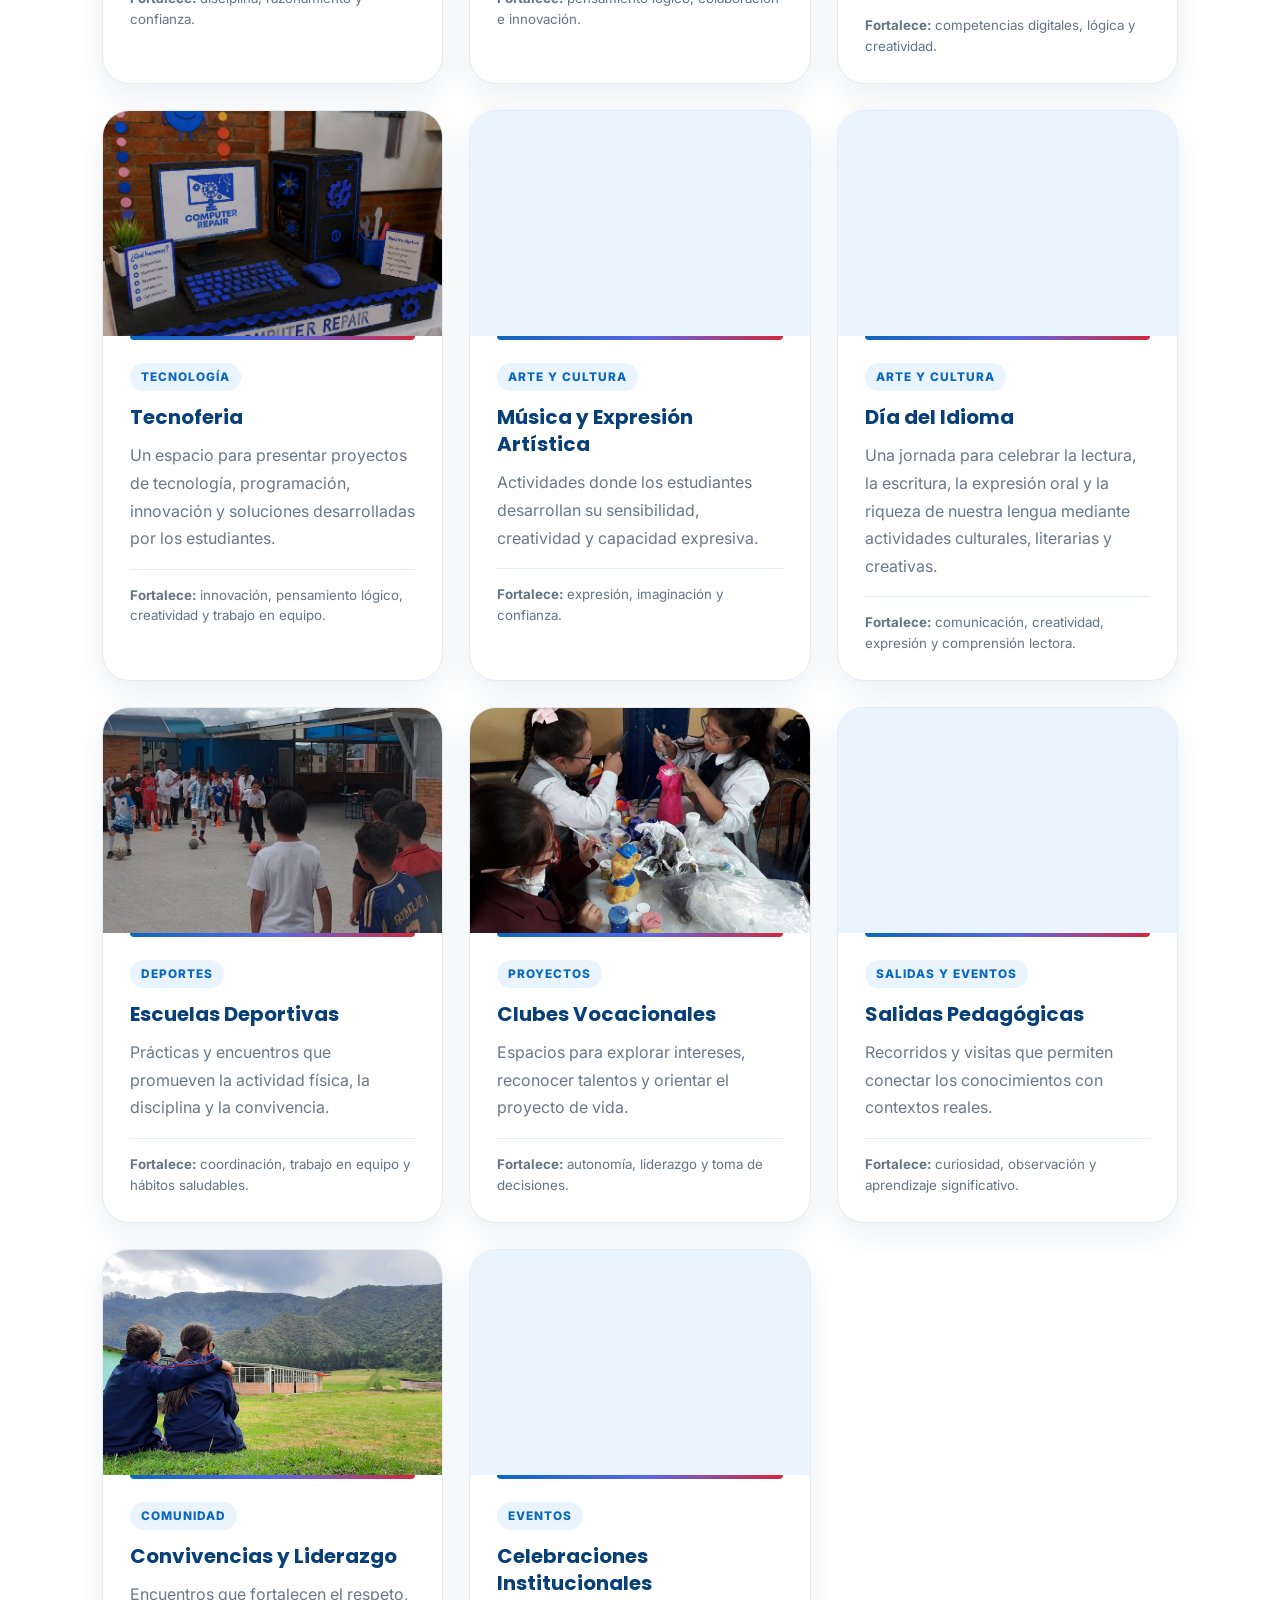
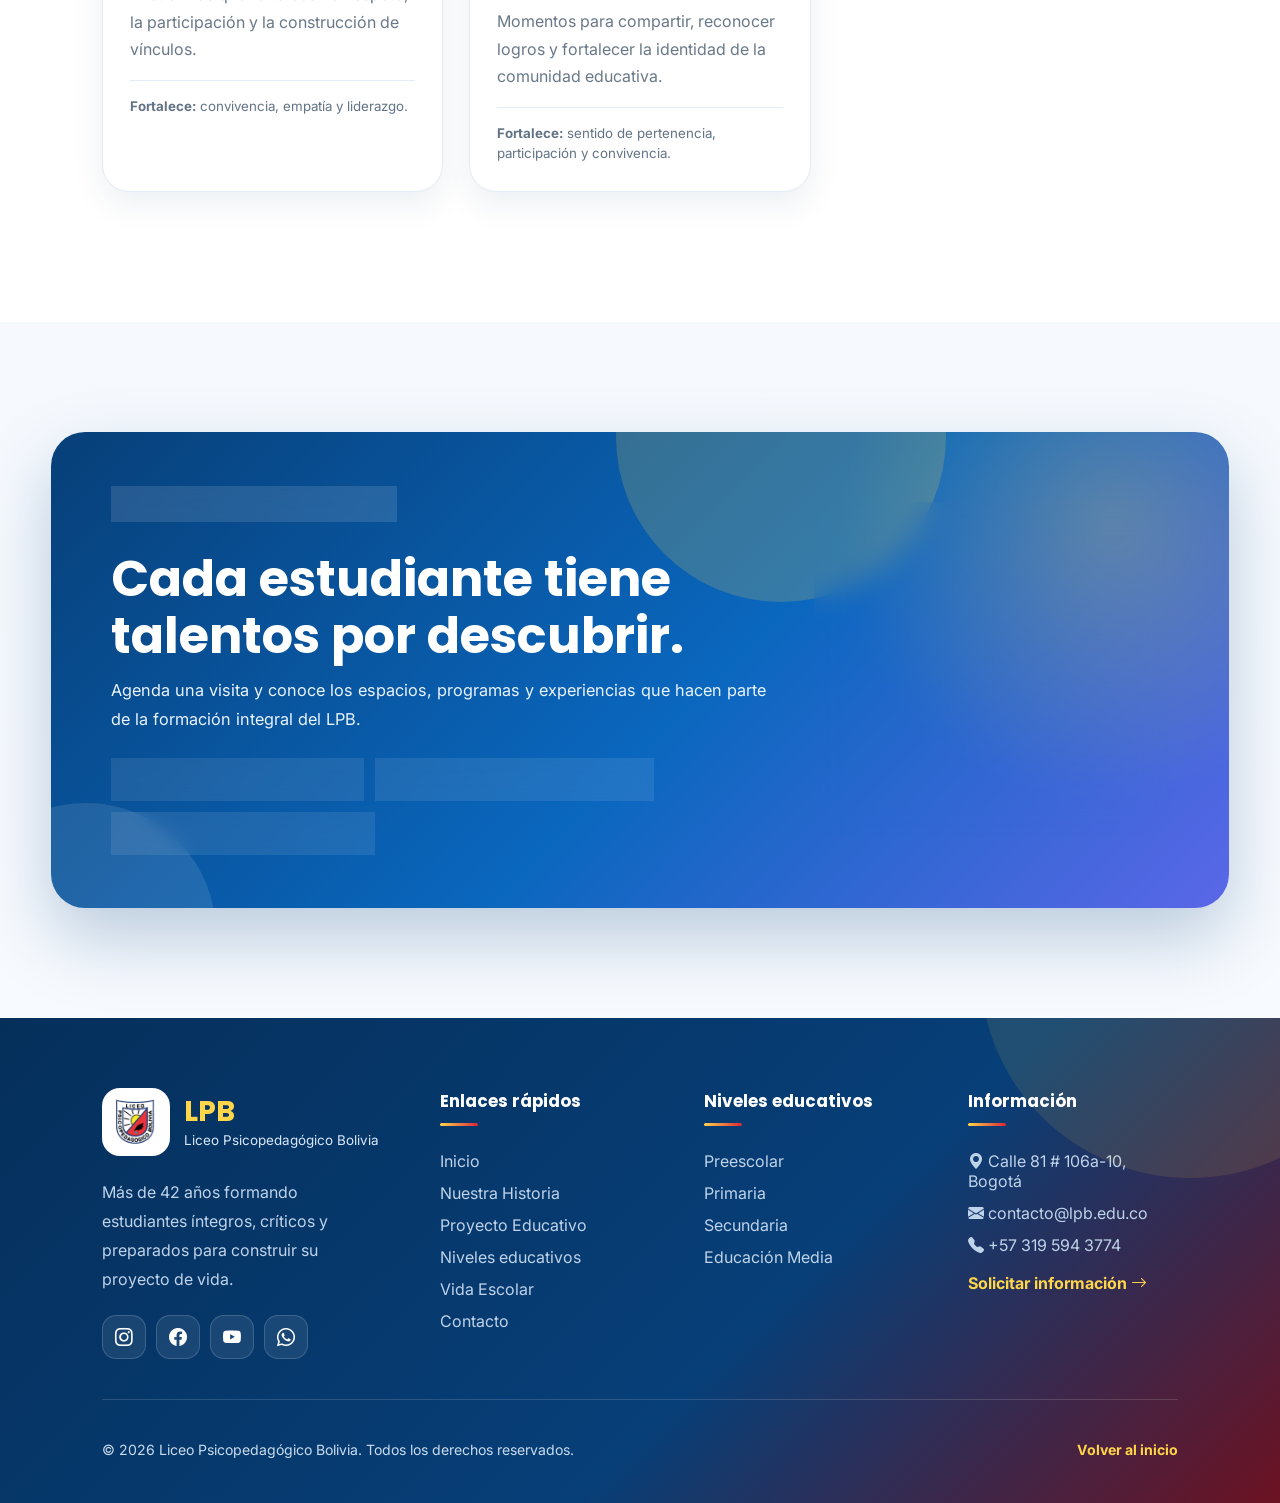
==== commit 83c92684: "Update favicon link with new size and version" ====
--- a/paginas/actividades.html
+++ b/paginas/actividades.html
@@ -14,7 +14,7 @@
 
   <link rel="stylesheet" href="https://cdn.jsdelivr.net/npm/bootstrap-icons@1.11.3/font/bootstrap-icons.min.css">
   <link rel="stylesheet" href="../estilos.css">
-  <link rel="icon" type="image/png" href="../img/logo.png">
+<link rel="icon" type="image/png" sizes="512x512" href="img/logo.png?v=2">
 </head>
 
 <body>
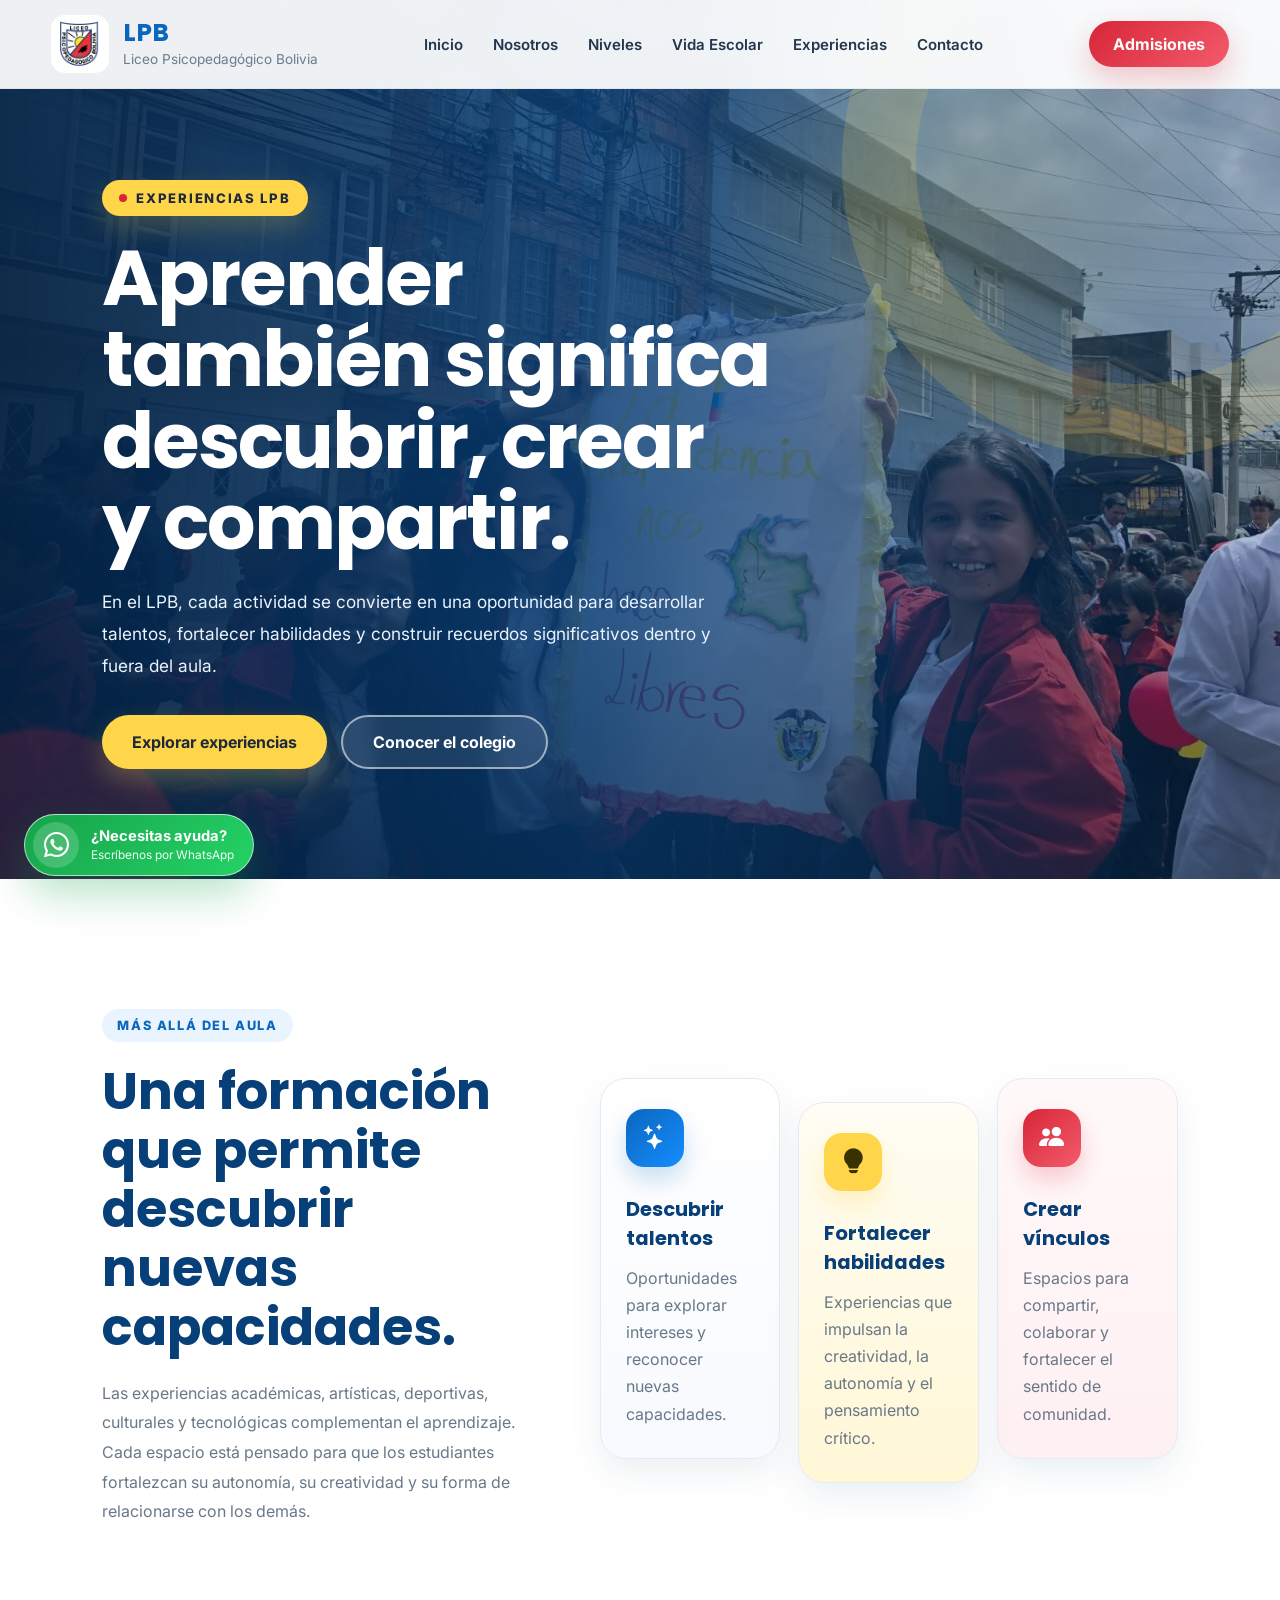
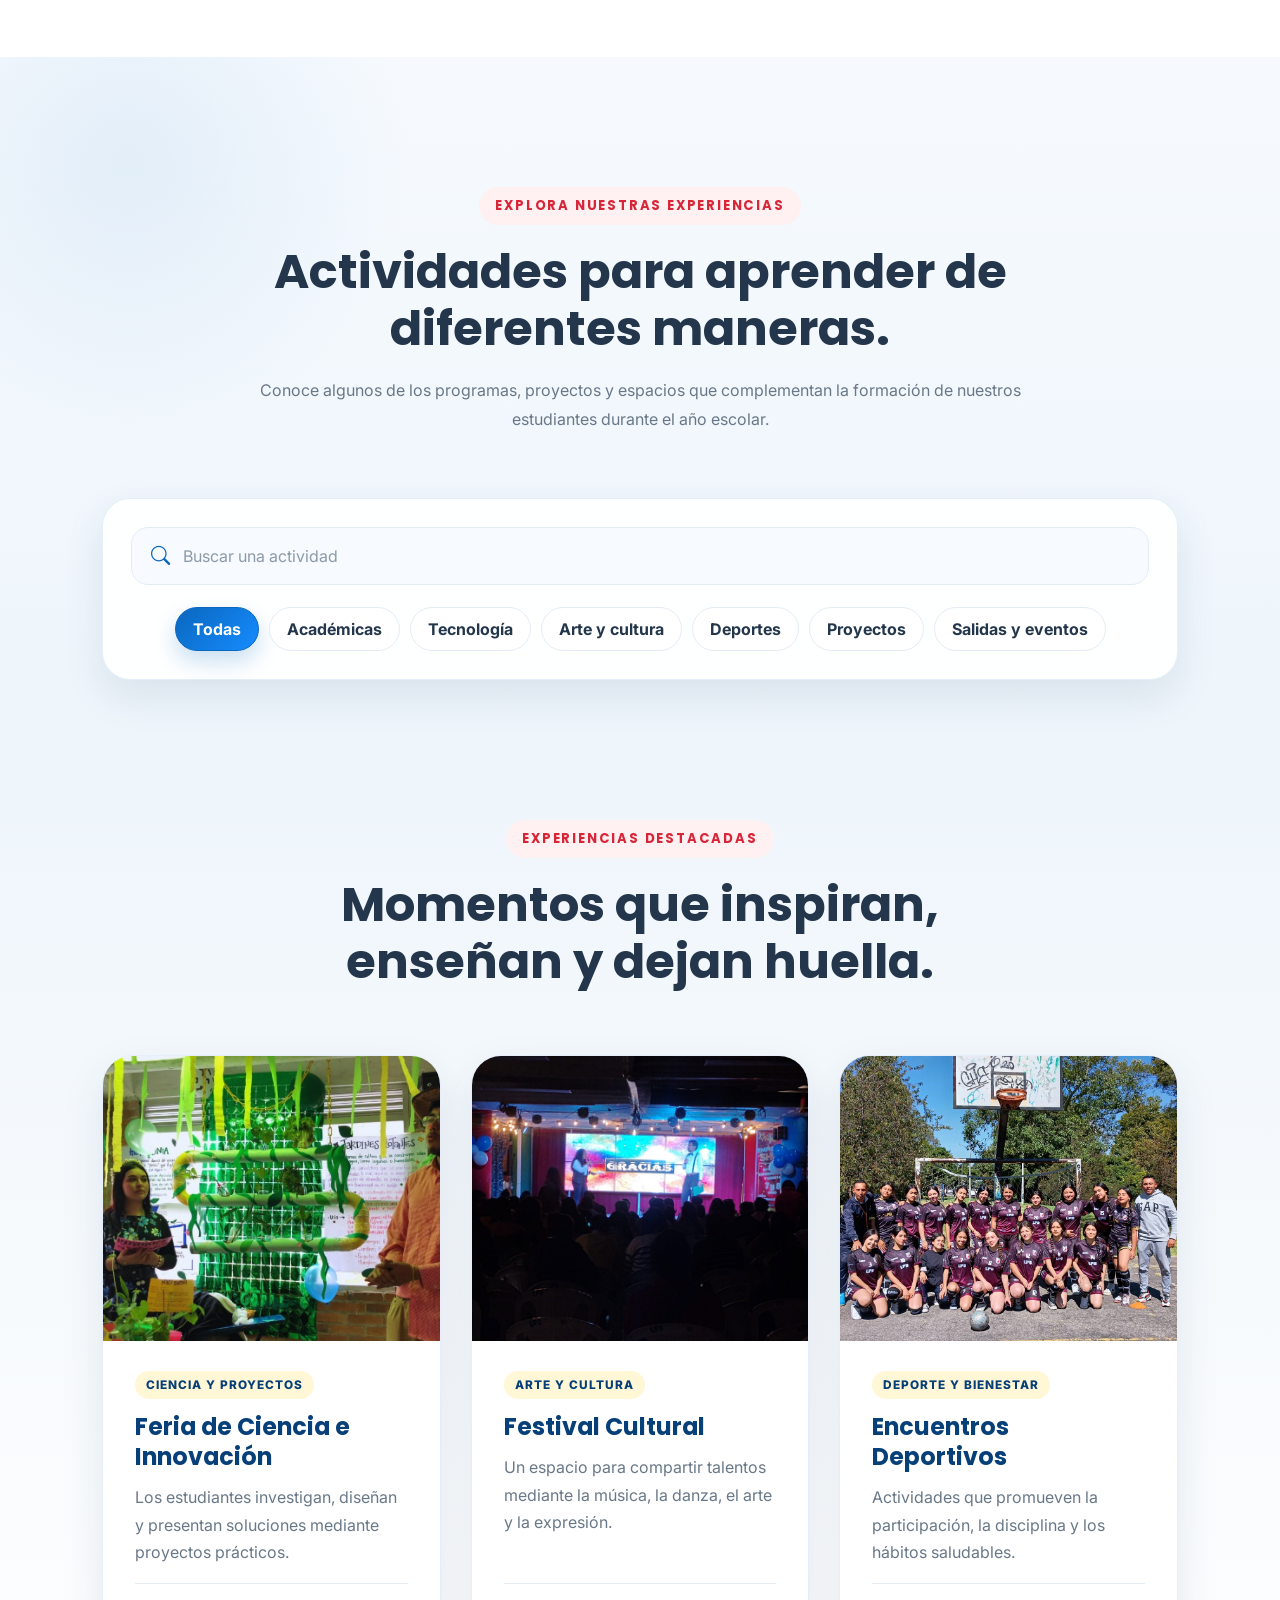
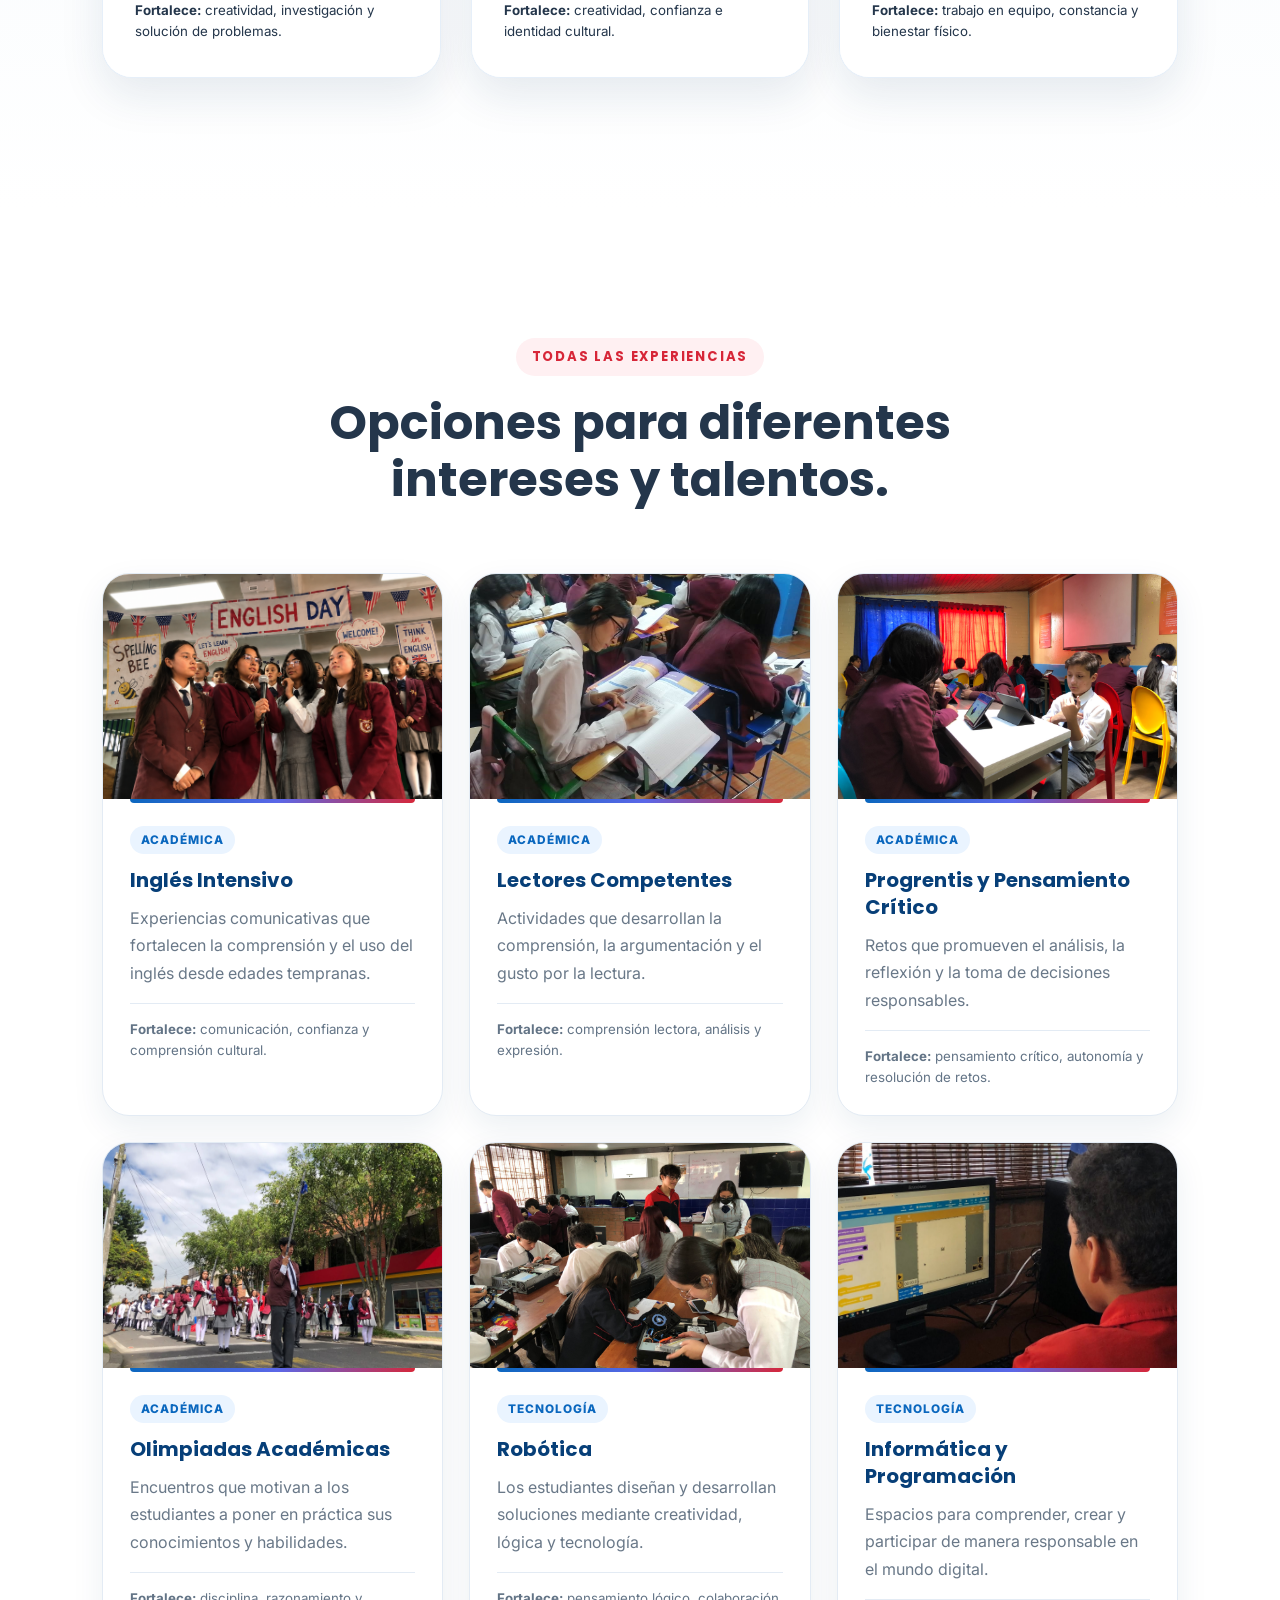
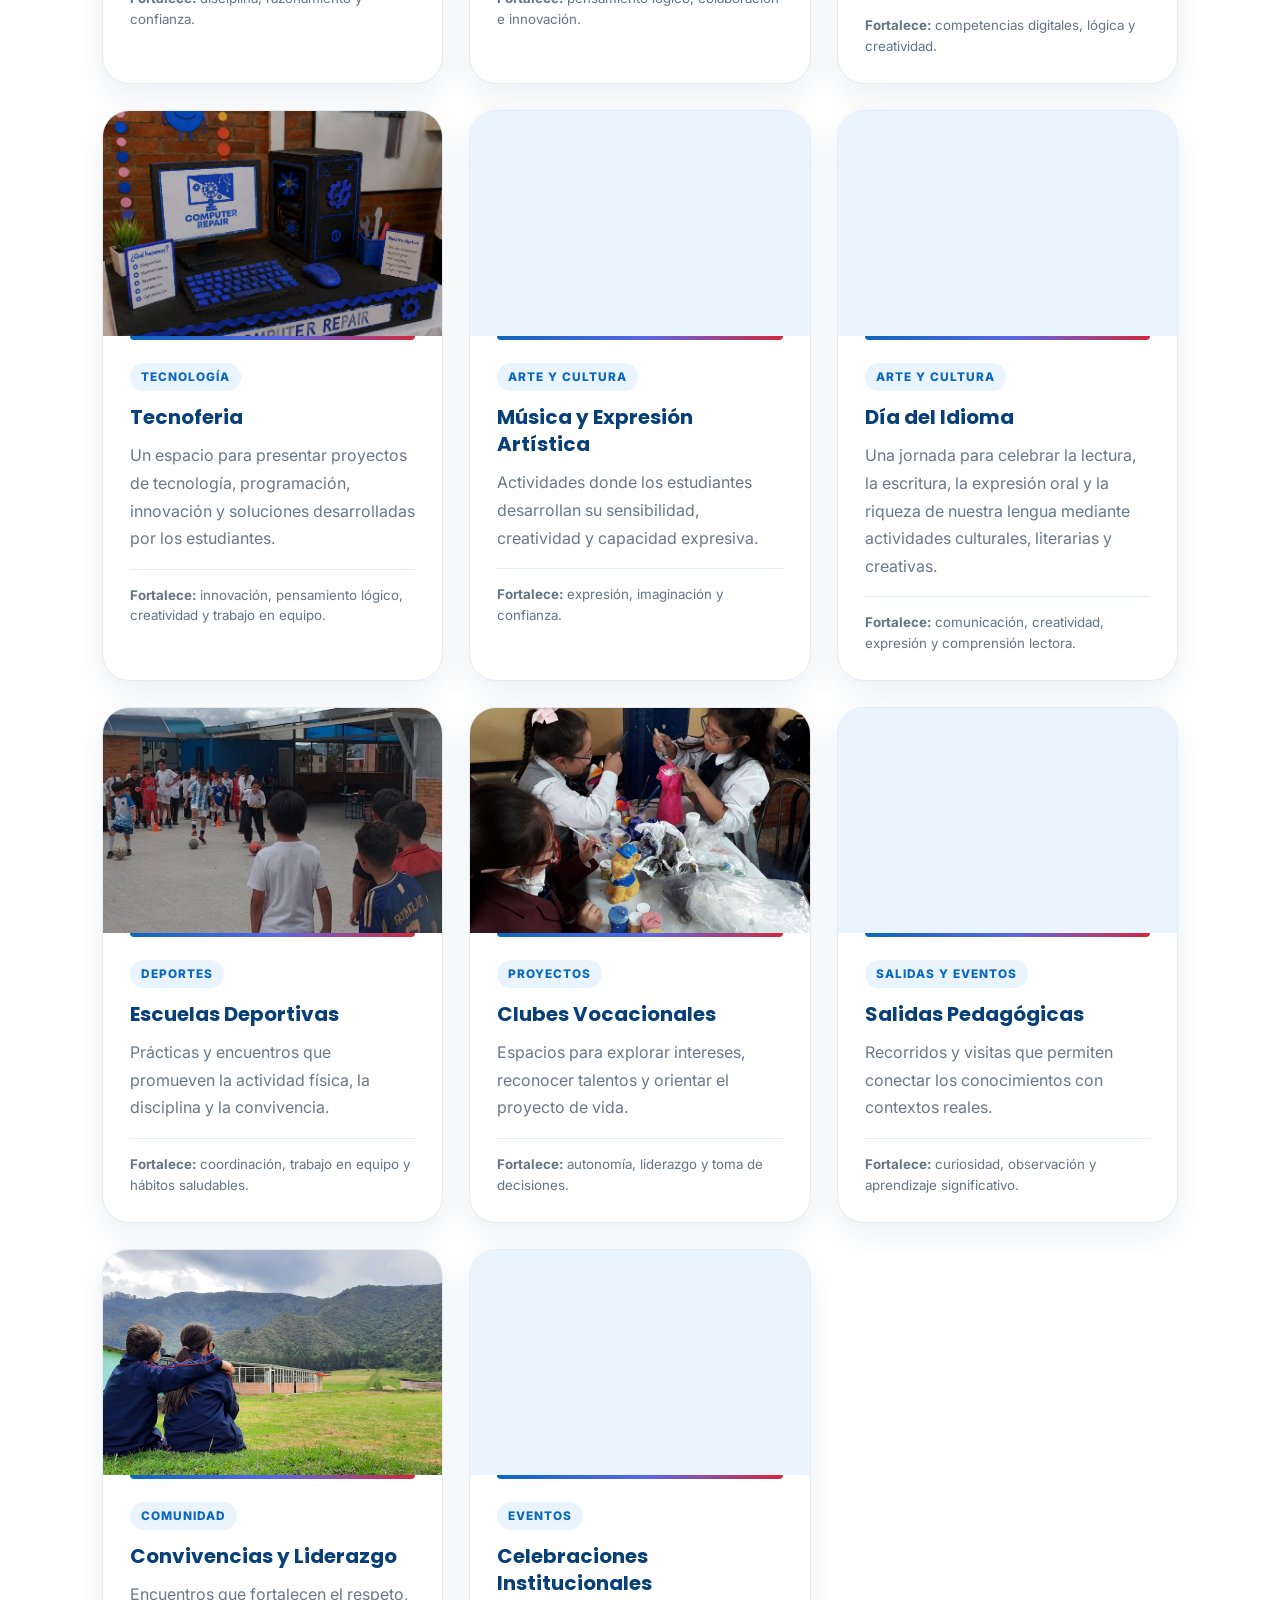
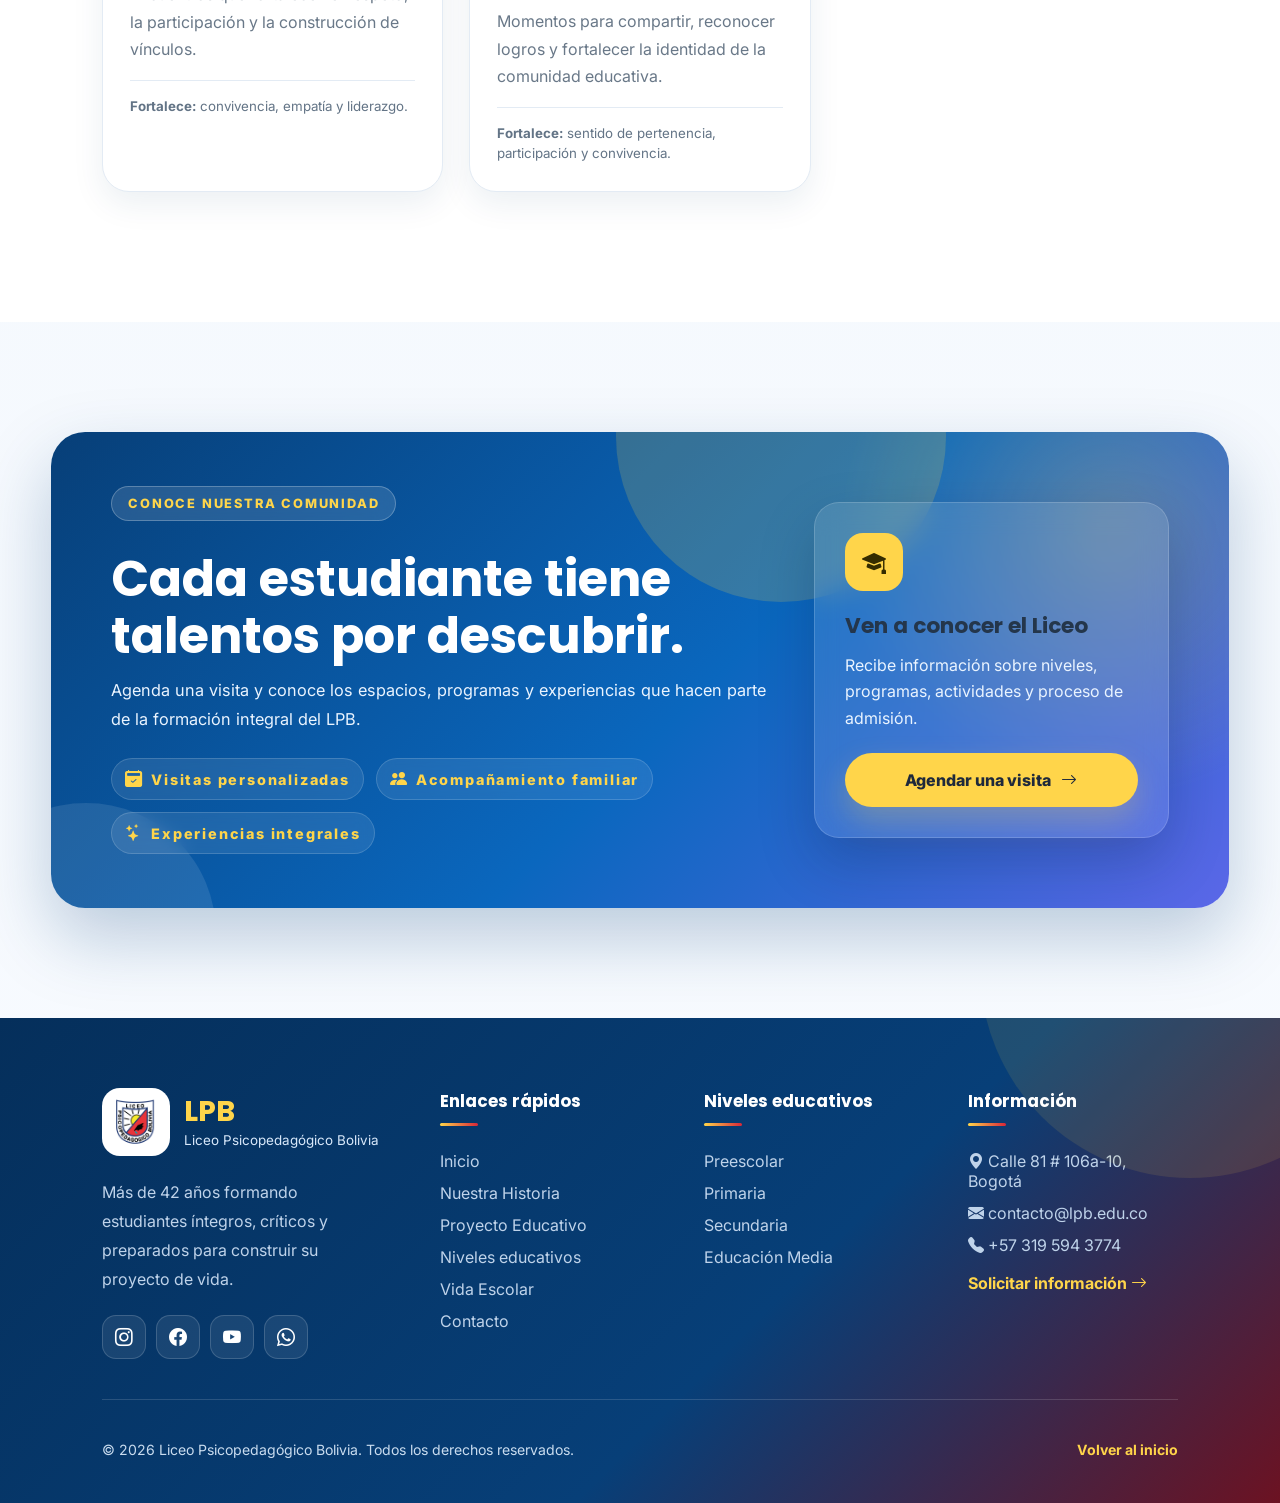
==== commit cef2376e: "Update actividades.html" ====
--- a/paginas/actividades.html
+++ b/paginas/actividades.html
@@ -14,7 +14,7 @@
 
   <link rel="stylesheet" href="https://cdn.jsdelivr.net/npm/bootstrap-icons@1.11.3/font/bootstrap-icons.min.css">
   <link rel="stylesheet" href="../estilos.css">
-<link rel="icon" type="image/png" sizes="512x512" href="img/logo.png?v=2">
+<link rel="icon" type="image/png" sizes="512x512" href="../img/logo.png?v=2">
 </head>
 
 <body>
